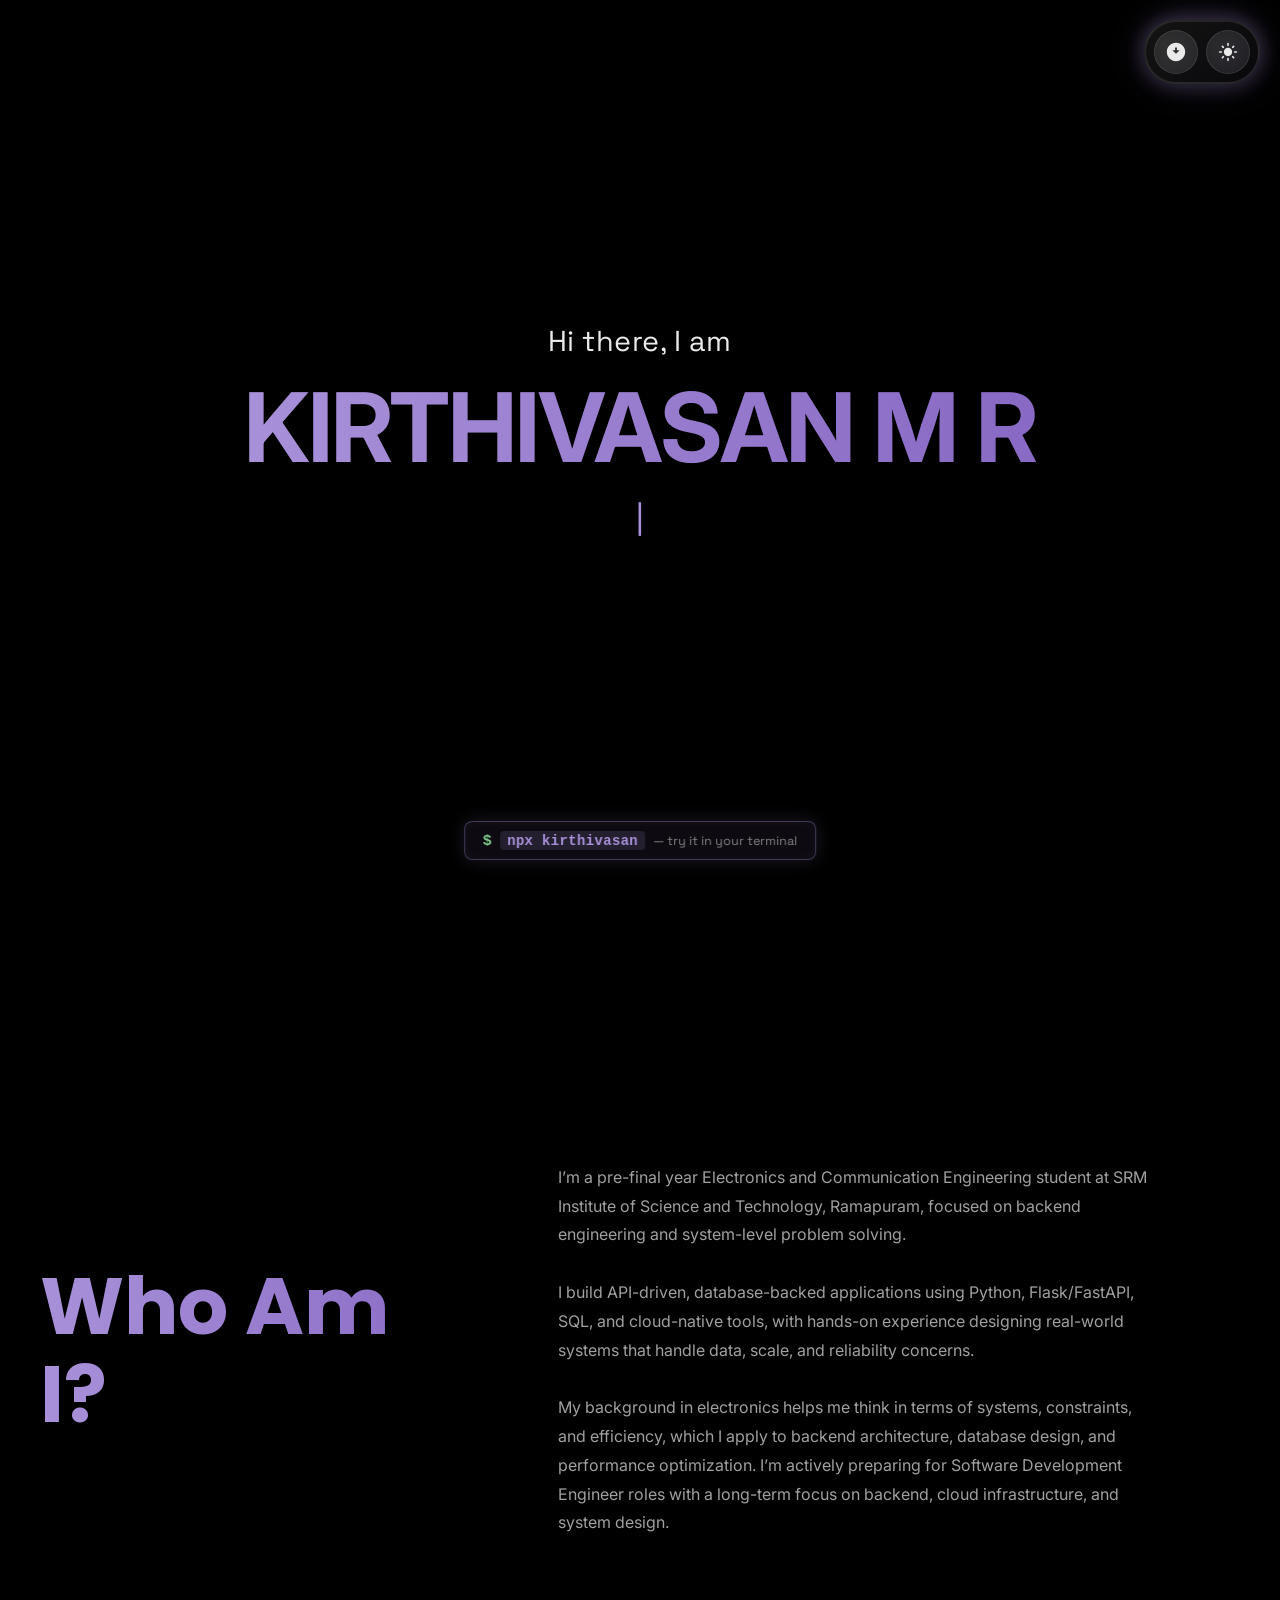
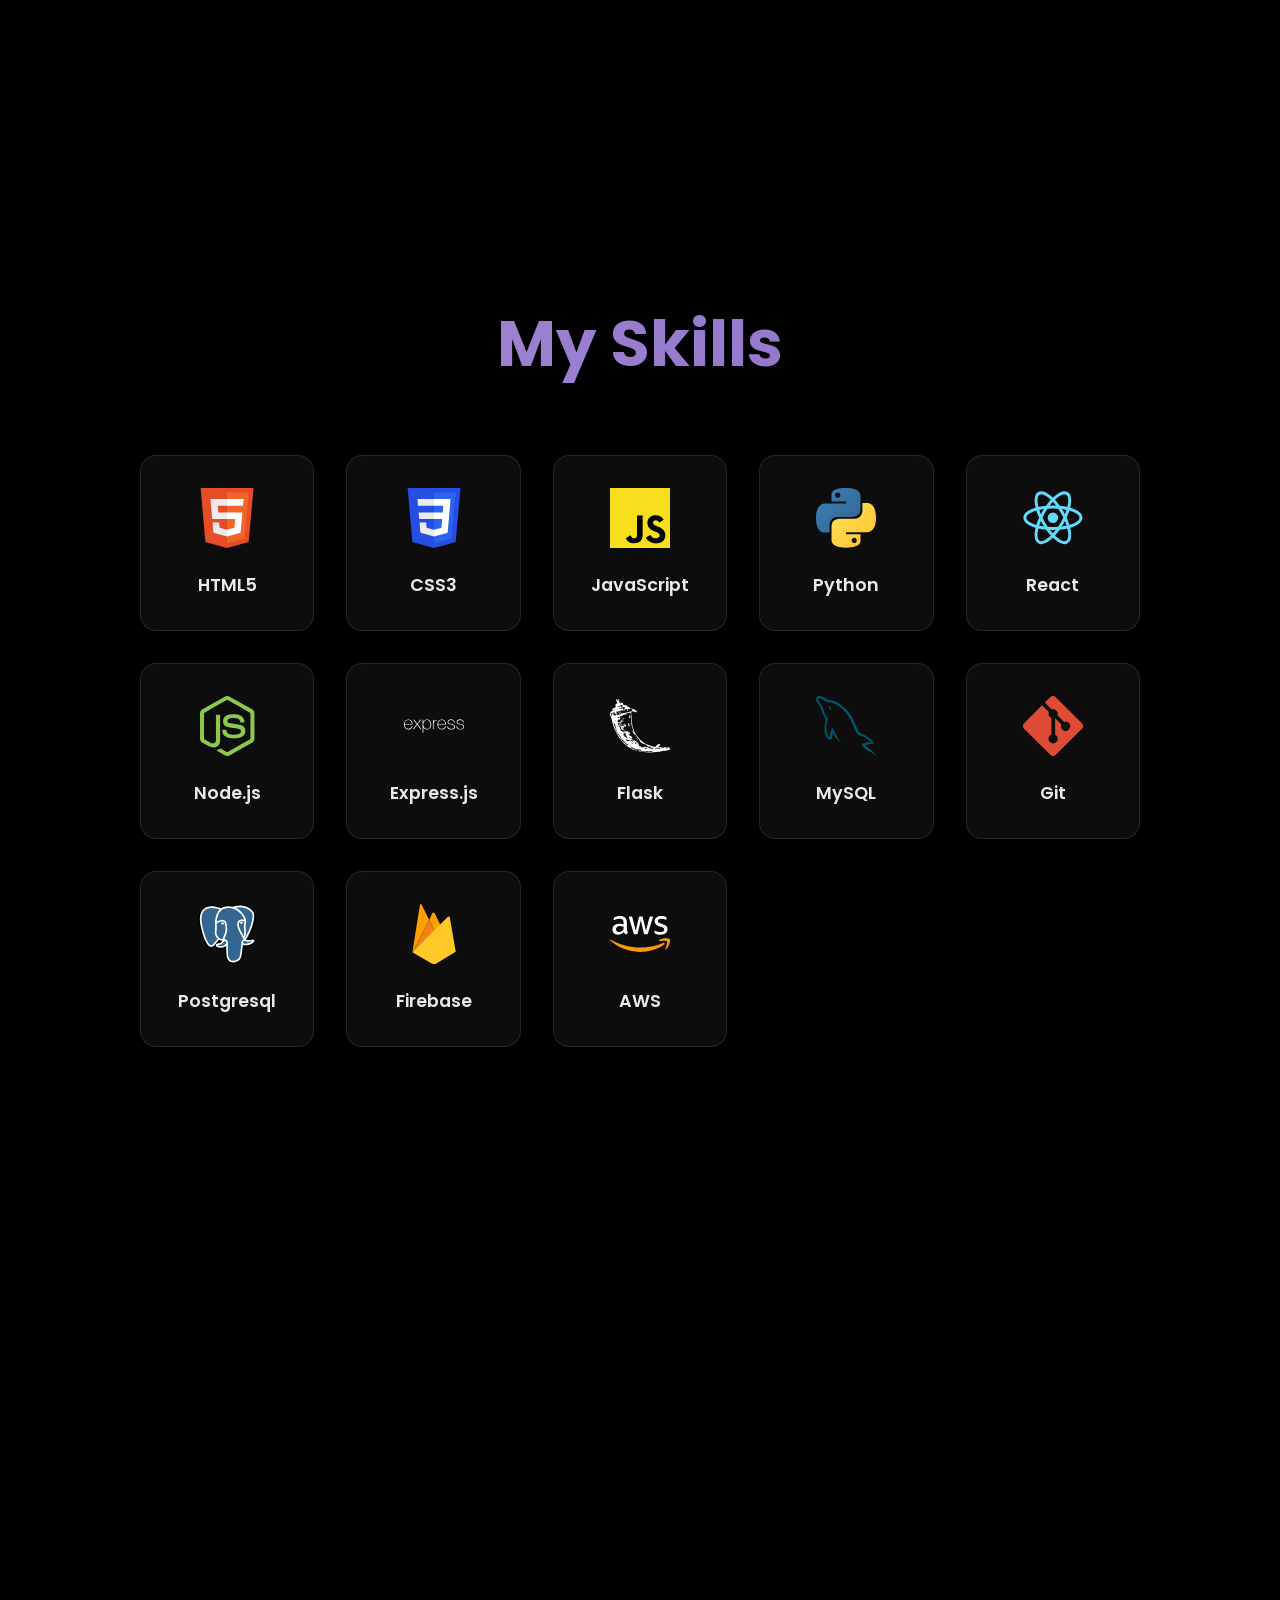
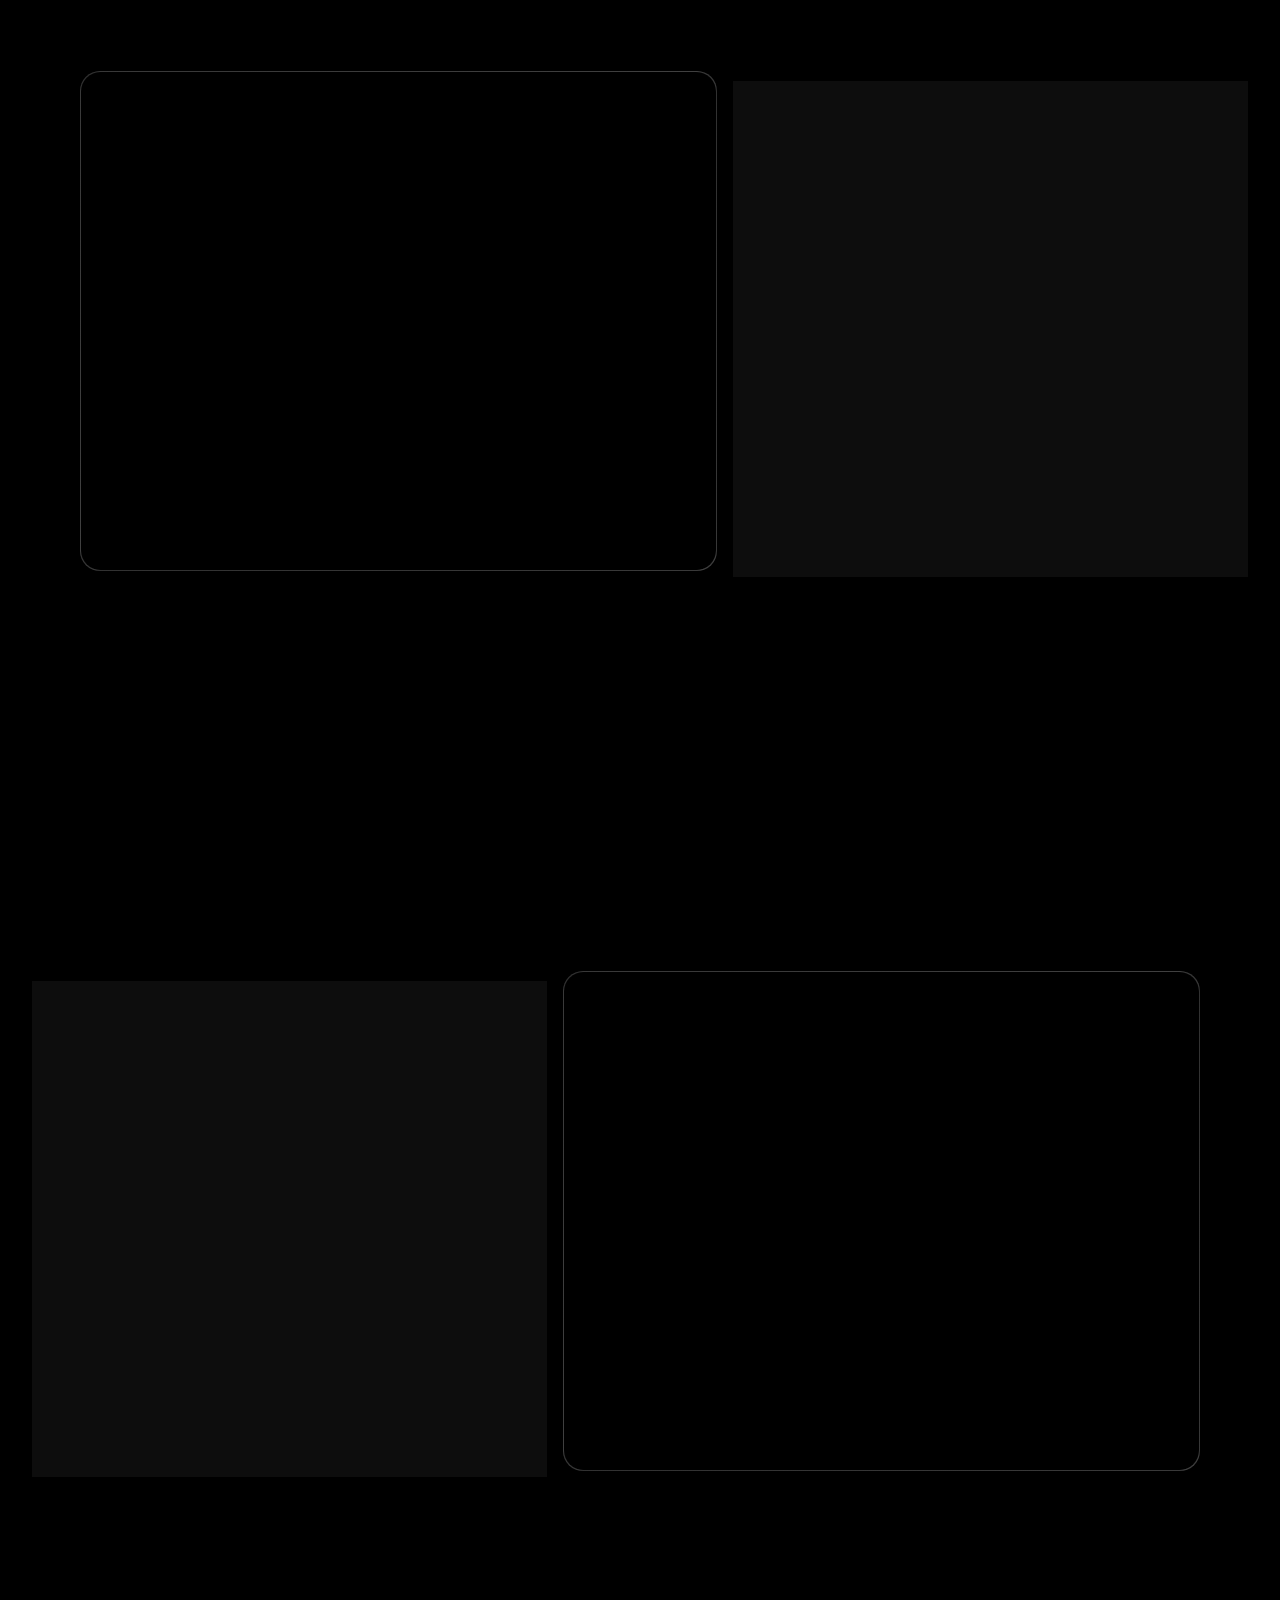
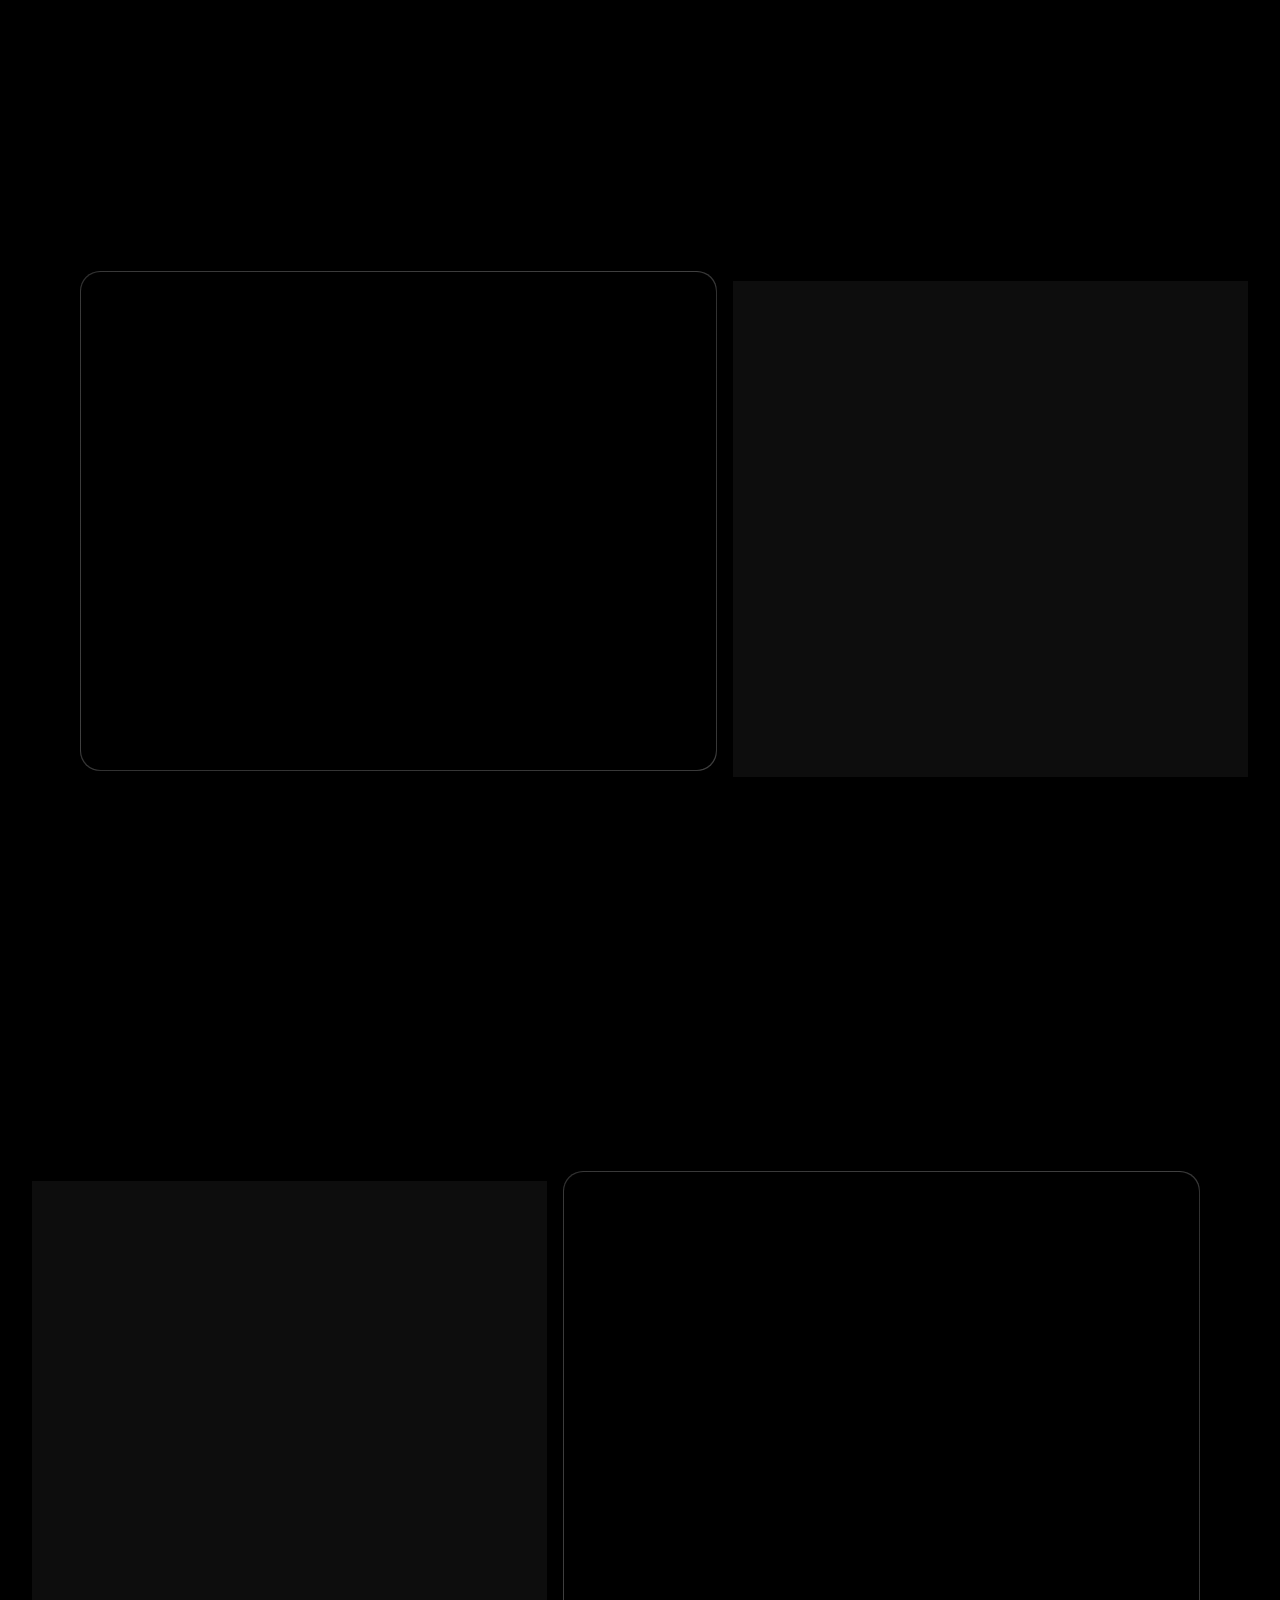
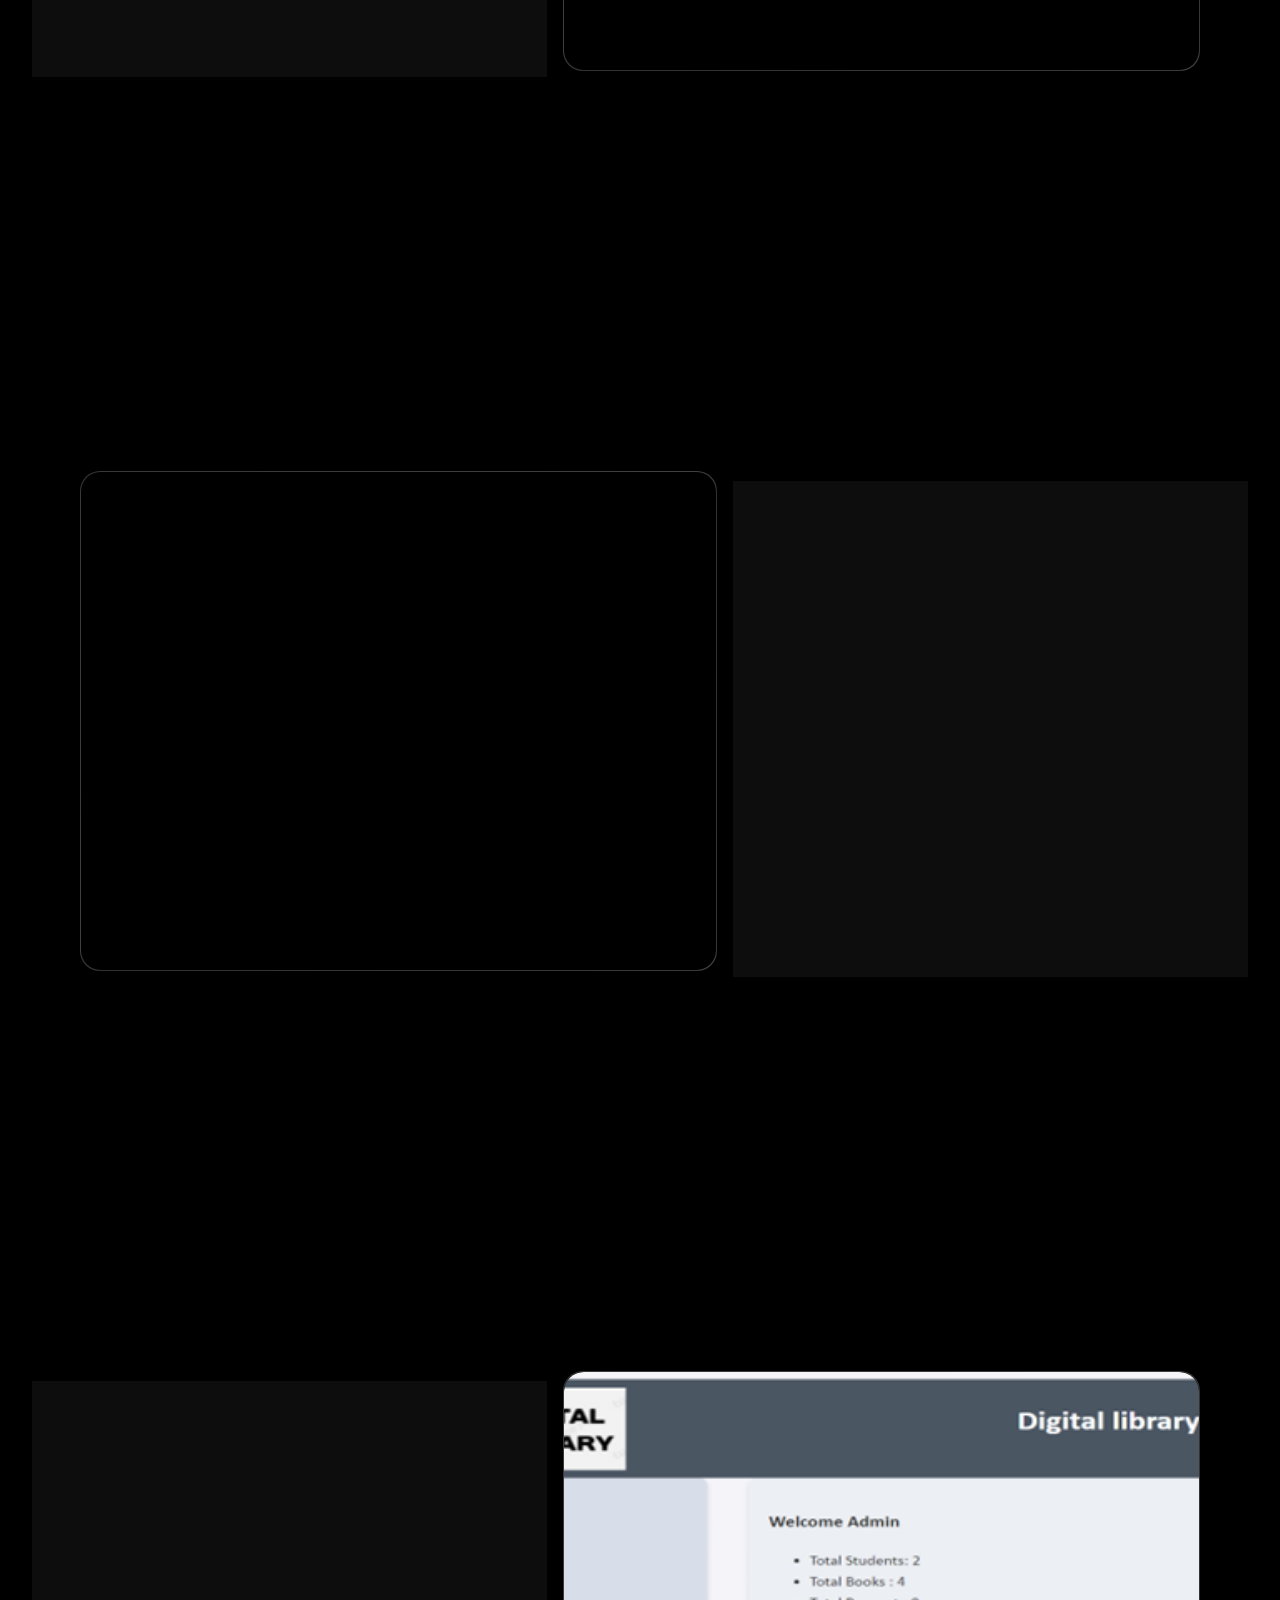
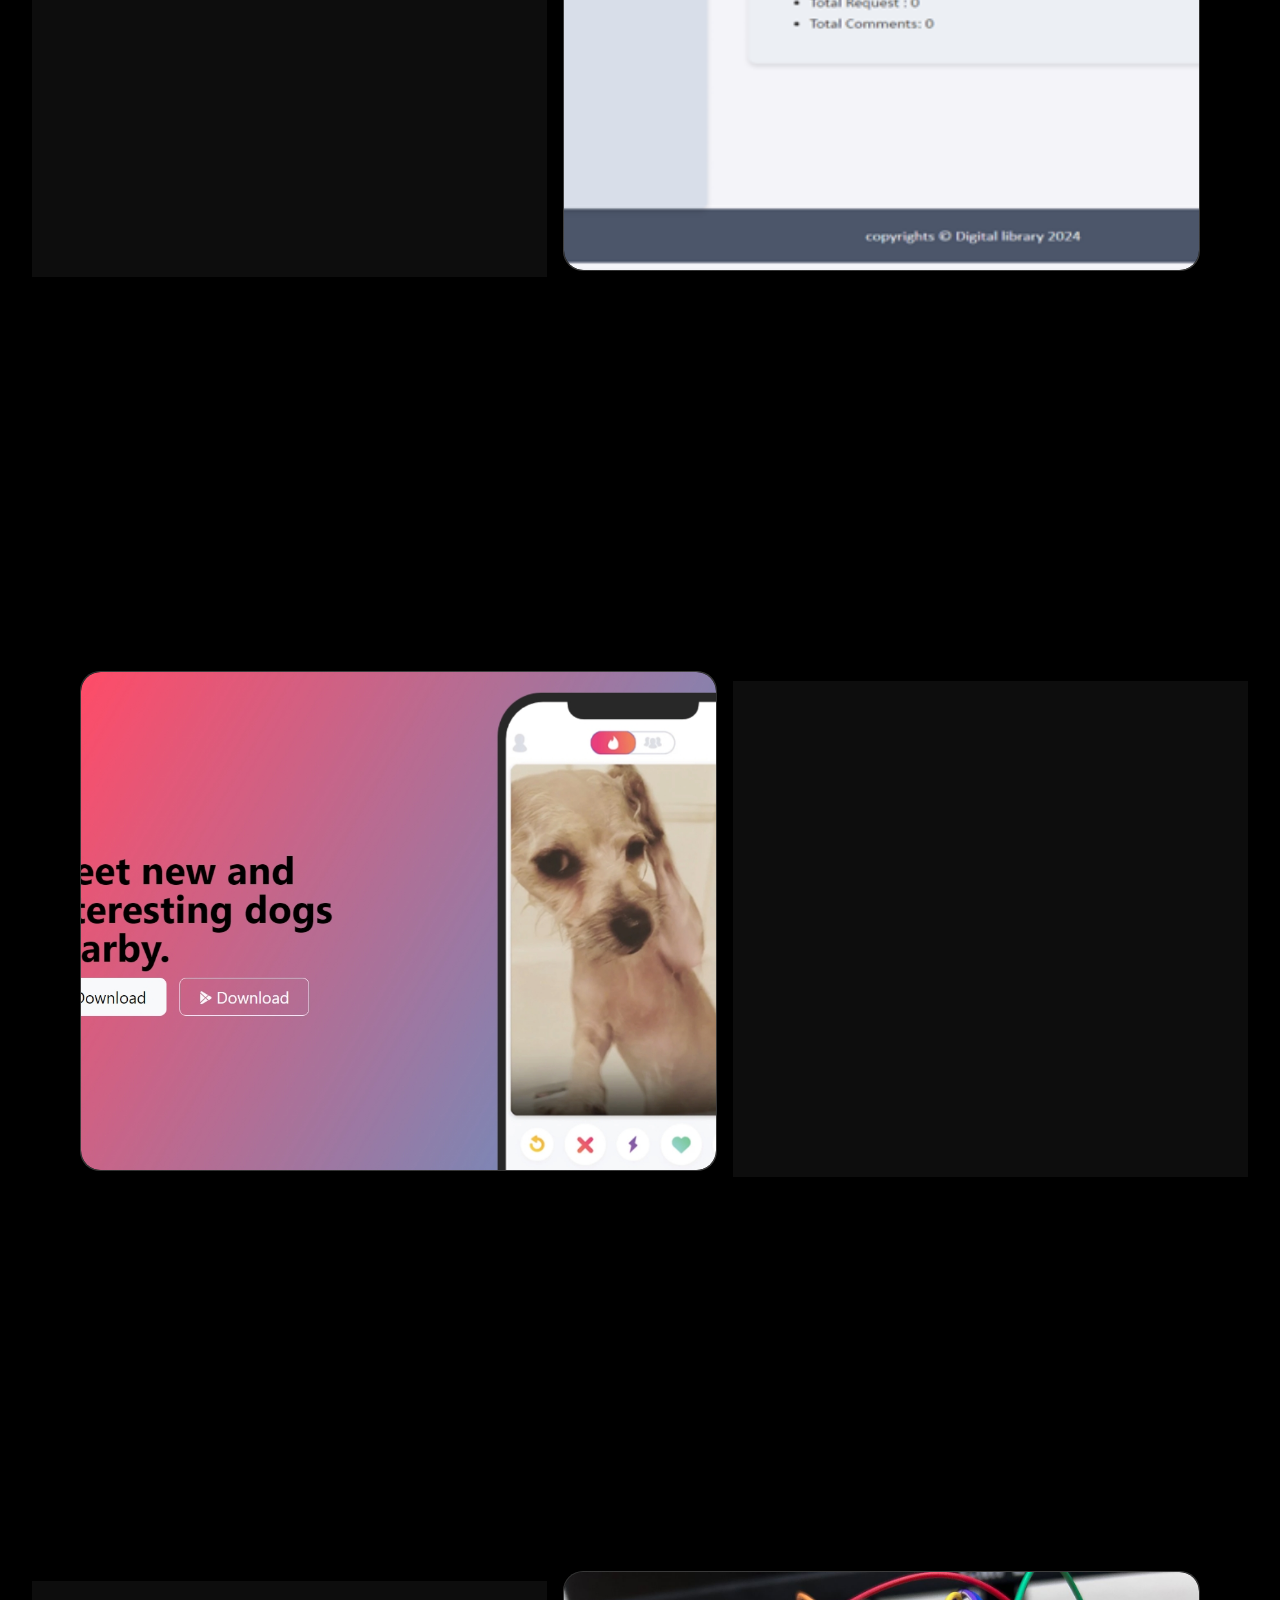
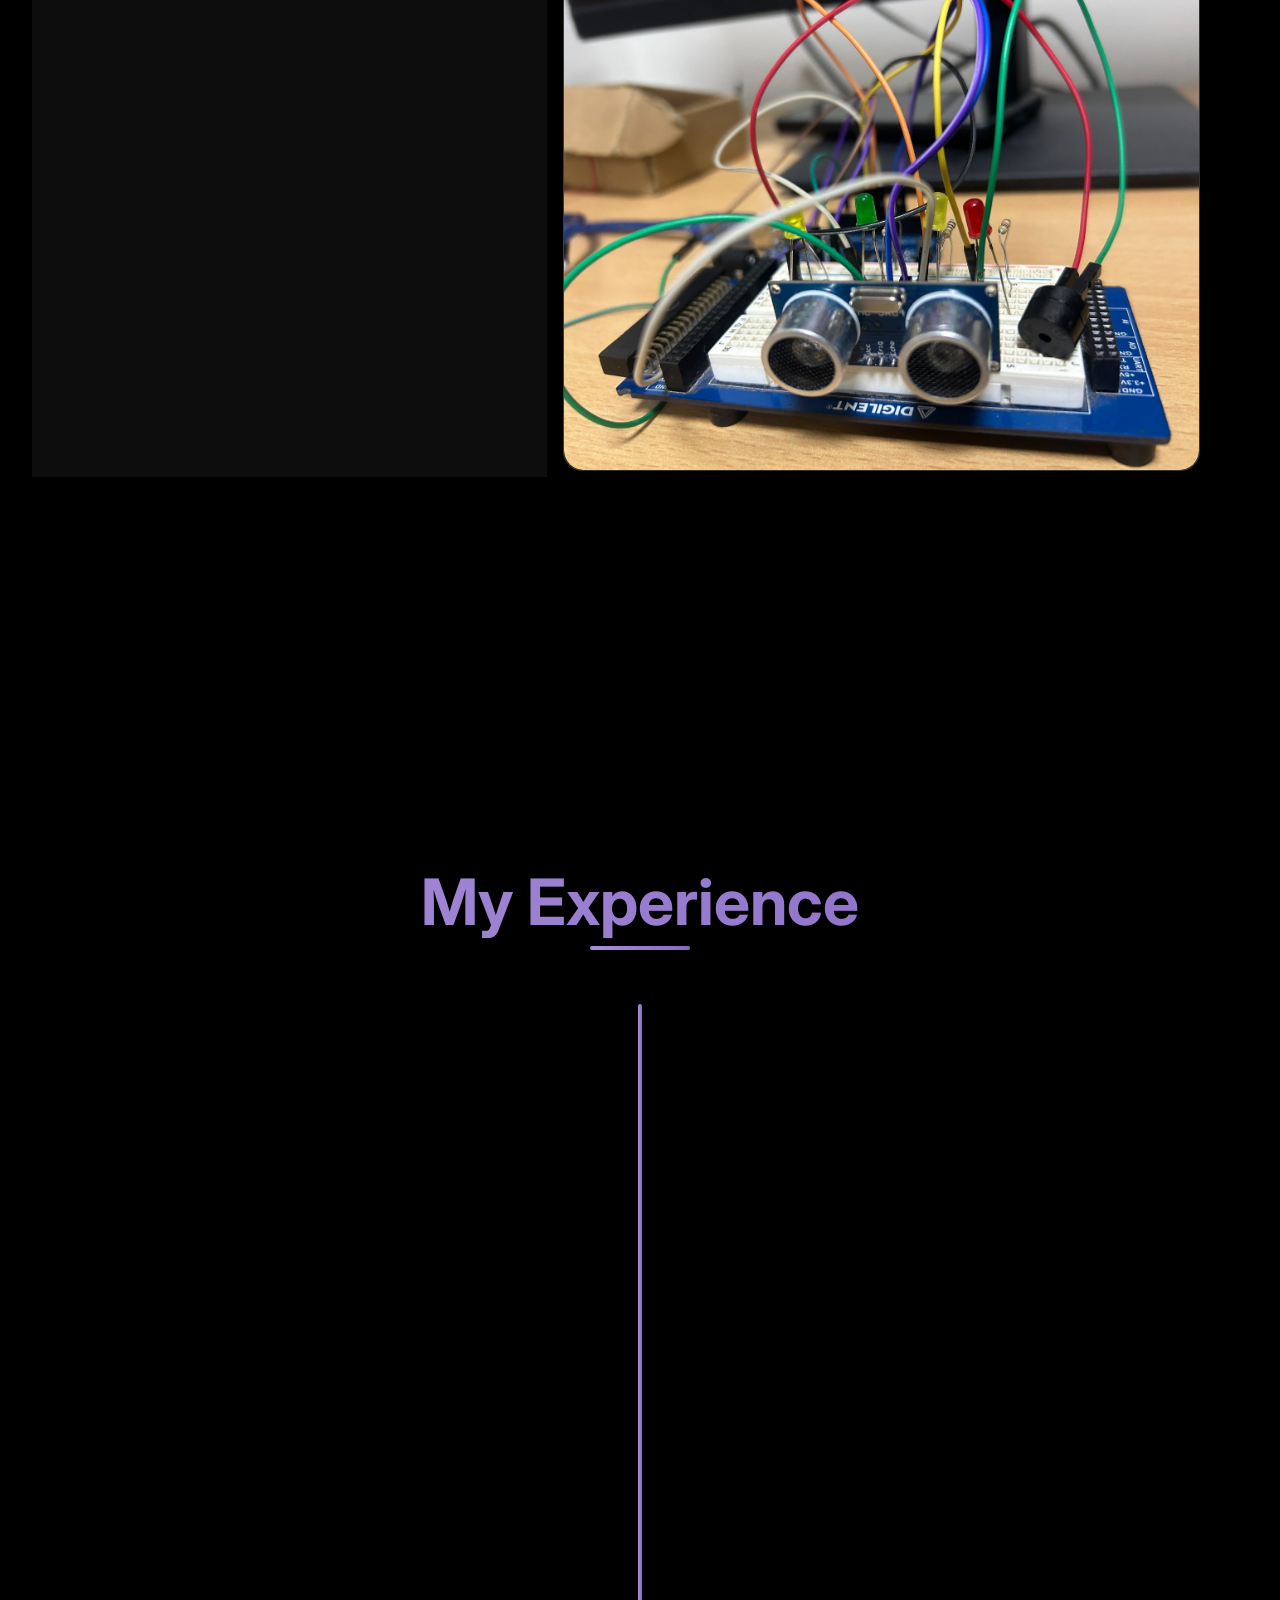
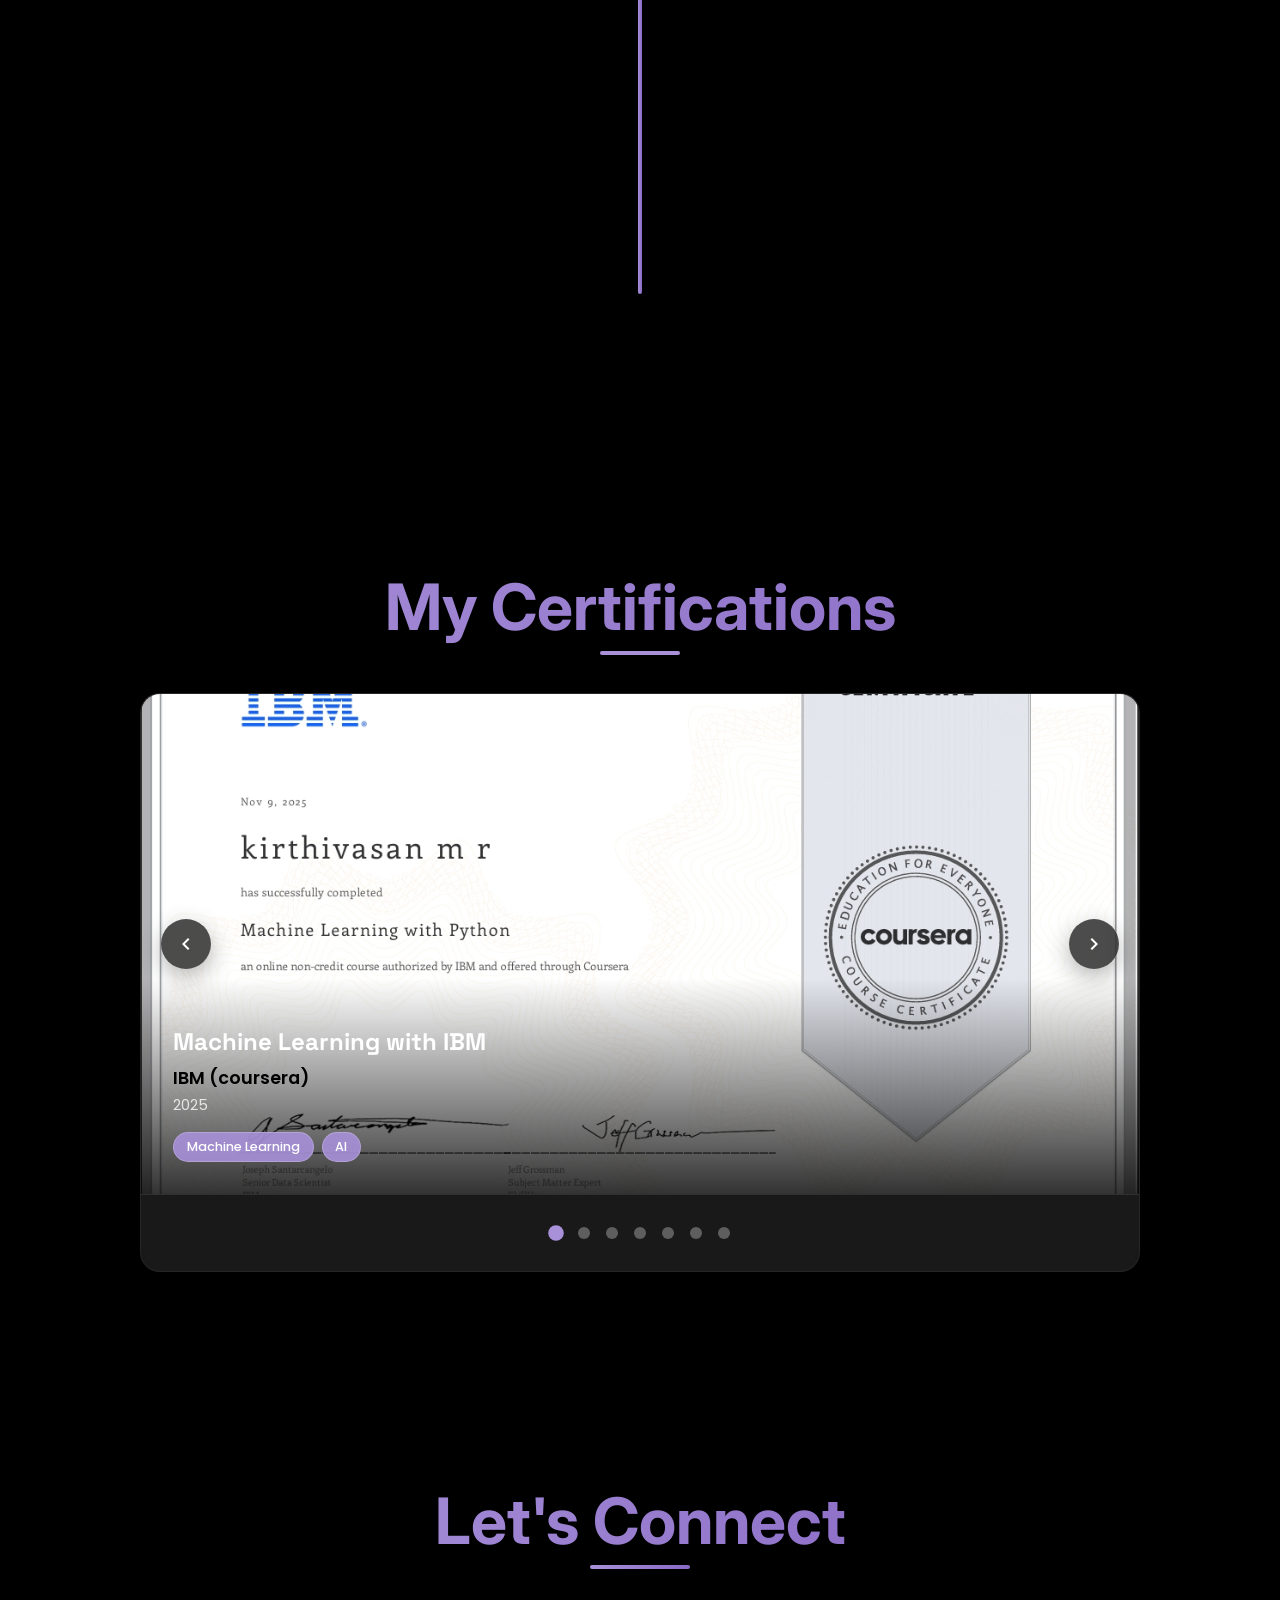
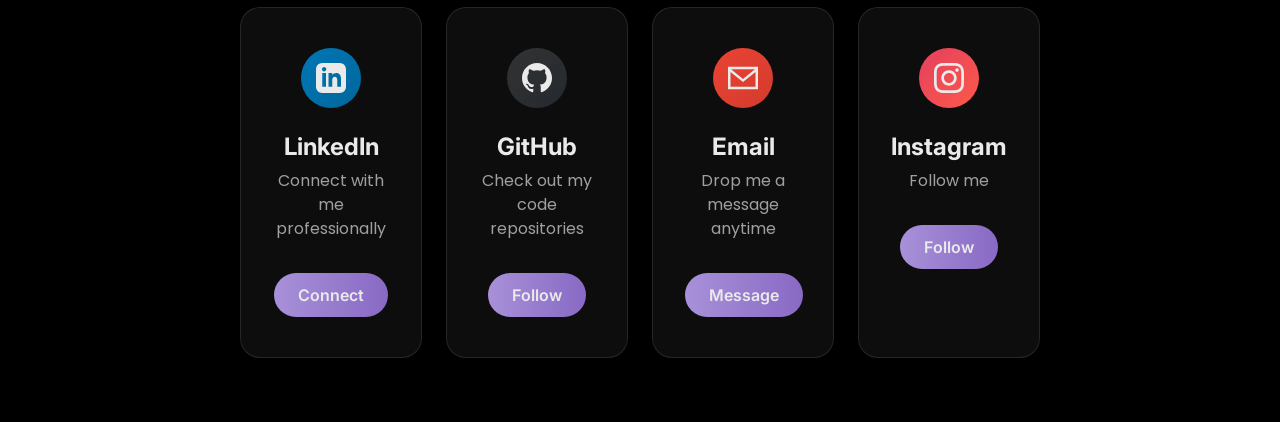
==== index.html @ c4e6b797 "npx command added" ====
<!DOCTYPE html>
<html lang="en">
<head>    <meta charset="UTF-8">
    <meta name="viewport" content="width=device-width, initial-scale=1.0, maximum-scale=5.0, user-scalable=yes, viewport-fit=cover">
    <meta name="description" content="Kirthivasan M R - Full Stack Developer Portfolio. Experienced in modern web technologies, creating seamless user experiences with cutting-edge solutions.">
    <meta name="keywords" content="Full Stack Developer, Web Developer, Portfolio, JavaScript, React, Node.js, Modern Web Development">
    <meta name="author" content="Kirthivasan M R">
    <title>Kirthivasan M R - Portfolio</title>
    <link rel="stylesheet" href="style.css">
    <link rel="preconnect" href="https://fonts.googleapis.com">
    <link rel="preconnect" href="https://fonts.gstatic.com" crossorigin>
    <link href="https://fonts.googleapis.com/css2?family=Inter:wght@300;400;500;600;700;800;900&family=Poppins:wght@300;400;500;600;700;800;900&family=Space+Grotesk:wght@300;400;500;600;700&family=Playfair+Display:wght@400;500;600;700;800;900&family=Cinzel:wght@400;500;600;700;800;900&family=Cormorant+Garamond:wght@300;400;500;600;700&display=swap" rel="stylesheet">
    <!-- Spline 3D Viewer -->
    
    <!-- Favicon -->
    <link rel="icon" type="image/ico" href="assets/favicon/favicon.ico">
    <link rel="icon" type="image/svg+xml" href="assets/favicon/favicon.svg">
    <link rel="icon" type="image/png" sizes="32x32" href="assets/favicon/favicon-32x32.png">
    <link rel="icon" type="image/png" sizes="96x96" href="assets/favicon/favicon-96x96.png">
    <link rel="apple-touch-icon" sizes="180x180" href="assets/favicon/apple-icon-180x180.png">
    <link rel="android-chrome" sizes="192x192" href="assets/favicon/android-icon-192x192.png">
    <link rel="manifest" href="assets/favicon/manifest.json">
    <meta name="theme-color" content="#0a0a0a">
    
    <!-- GSAP Animation Library -->
    <script src="https://cdnjs.cloudflare.com/ajax/libs/gsap/3.12.2/gsap.min.js"></script>
    <script src="https://cdnjs.cloudflare.com/ajax/libs/gsap/3.12.2/ScrollTrigger.min.js"></script>
</head>
<body>
    <div class="glowing-ball"></div>
    <div class="top-right-controls">
        <div class="controls-container">
            <a href="assets/Resume.pdf" target="_blank" class="control-btn download-btn" aria-label="View Resume">
                <svg xmlns="http://www.w3.org/2000/svg" viewBox="0 0 24 24" fill="currentColor">
                    <path d="M12 2C6.48 2 2 6.48 2 12s4.48 10 10 10 10-4.48 10-10S17.52 2 12 2zM11 10V7h2v3h3l-4 4-4-4h3z"/>
                    <path d="M17 17H7c-.55 0-1-.45-1-1s.45-1 1-1h10c.55 0 1 .45 1 1s-.45 1-1 1z"/>
                </svg>
                <div class="tooltip">View Resume</div>
            </a>
            <div class="theme-switcher">
                <input type="checkbox" id="theme-toggle" class="theme-toggle-checkbox" aria-label="Toggle theme">
                <label for="theme-toggle" class="theme-toggle-label">
                    <svg class="sun" xmlns="http://www.w3.org/2000/svg" viewBox="0 0 24 24" fill="currentColor">
                        <path d="M12 7c-2.76 0-5 2.24-5 5s2.24 5 5 5 5-2.24 5-5-2.24-5-5-5zM2 13h2c.55 0 1-.45 1-1s-.45-1-1-1H2c-.55 0-1 .45-1 1s.45 1 1 1zm18 0h2c.55 0 1-.45 1-1s-.45-1-1-1h-2c-.55 0-1 .45-1 1s.45 1 1 1zM11 2v2c0 .55.45 1 1 1s1-.45 1-1V2c0-.55-.45-1-1-1s-1 .45-1 1zm0 18v2c0 .55.45 1 1 1s1-.45 1-1v-2c0-.55-.45-1-1-1s-1 .45-1 1zM5.99 4.58a.996.996 0 0 0-1.41 0 .996.996 0 0 0 0 1.41l1.06 1.06c.39.39 1.03.39 1.41 0s.39-1.03 0-1.41L5.99 4.58zm12.37 12.37a.996.996 0 0 0-1.41 0 .996.996 0 0 0 0 1.41l1.06 1.06c.39.39 1.03.39 1.41 0a.996.996 0 0 0 0-1.41l-1.06-1.06zm1.06-10.96a.996.996 0 0 0 0-1.41.996.996 0 0 0-1.41 0l-1.06 1.06c-.39.39-.39 1.03 0 1.41s1.03.39 1.41 0l1.06-1.06zM7.05 18.36a.996.996 0 0 0 0-1.41.996.996 0 0 0-1.41 0l-1.06 1.06c-.39.39-.39 1.03 0 1.41s1.03.39 1.41 0l1.06-1.06z"/>
                    </svg>
                    <svg class="moon" xmlns="http://www.w3.org/2000/svg" viewBox="0 0 24 24" fill="currentColor">
                        <path d="M12.34 2.02C6.59 1.82 2 6.42 2 12c0 5.52 4.48 10 10 10 3.71 0 6.93-2.02 8.66-5.02-7.51-.25-12.09-8.43-8.32-14.96z"/>
                    </svg>
                    <div class="tooltip">Toggle Dark Mode</div>
                </label>
            </div>
        </div>
    </div>
    <div class="container">
        <!-- Hero Section -->
        <section class="hero">
            <div class="hero-content">
                <p class="greeting">Hi there, I am</p>              
                <h1 class="name">KIRTHIVASAN M R</h1>
                <p class="tagline"><span id="tagline-text"></span></p>
            </div>
            <div class="npx-hint">
                <span class="npx-hint-prompt">$</span>
                <span class="npx-hint-cmd">npx kirthivasan</span>
                <span class="npx-hint-label">— try it in your terminal</span>
            </div>
        </section>        

    <!-- About Section -->
    <section class="about" id="about">
        <div class="about-content">
            <h2 class="about-title">Who Am I?</h2>
            <div class="about-text">
                <div class="about-text-content">
                    <p class="about-detail">I’m a pre-final year Electronics and Communication Engineering student at SRM Institute of Science and Technology, Ramapuram, focused on backend engineering and system-level problem solving. <br> <br>

                    I build API-driven, database-backed applications using Python, Flask/FastAPI, SQL, and cloud-native tools, with hands-on experience designing real-world systems that handle data, scale, and reliability concerns.
                    <br><br>
                    My background in electronics helps me think in terms of systems, constraints, and efficiency, which I apply to backend architecture, database design, and performance optimization. I’m actively preparing for Software Development Engineer roles with a long-term focus on backend, cloud infrastructure, and system design.
                    </p>
                </div>
            </div>
        </div>
    </section>

        <!-- Skills Section -->
        <section class="skills" id="skills">
            <div class="skills-content">
                <h2 class="skills-title">My Skills</h2>
                <div class="skills-grid">
                    <div class="skill-card">
                        <div class="skill-icon">
                            <svg xmlns="http://www.w3.org/2000/svg" fill="none" viewBox="0 0 100 100"><path fill="#E44D26" d="M14.021 90.034 6 0h88.187l-8.022 89.985L50.02 100"/><path fill="#F16529" d="M50.093 92.344V7.39h36.048l-6.88 76.811"/><path fill="#EBEBEB" d="M22.383 18.4h27.71v11.036H34.488L35.51 40.74h14.584v11.01H25.397zm3.5 38.893h11.084l.778 8.823 12.348 3.306v11.521l-22.654-6.32"/><path fill="#fff" d="M77.706 18.4H50.044v11.036h26.64zm-2.018 22.34H50.044v11.035h13.612l-1.288 14.341-12.324 3.306v11.473l22.606-6.271"/></svg>
                        </div>
                        <h3 class="skill-name">HTML5</h3>
                    </div>
                    <div class="skill-card">
                        <div class="skill-icon">
                            <svg xmlns="http://www.w3.org/2000/svg" fill="none" viewBox="0 0 100 100"><path fill="#264DE4" d="m94.175 0-8.033 89.99L50.034 100l-36.01-9.996L6 0z"/><path fill="#2965F1" d="m79.265 84.26 6.864-76.9H50.087v84.988z"/><path fill="#EBEBEB" d="m24.396 40.74.99 11.039h24.702V40.74zm25.692-22.342h-27.68l1.003 11.038h26.676zm-.001 62.495V69.408l-.048.013-12.294-3.32-.786-8.803H25.878l1.547 17.332 22.612 6.277z"/><path fill="#fff" d="m63.642 51.779-1.281 14.316-12.312 3.323v11.484l22.63-6.272.166-1.865 2.594-29.06.27-2.965L77.7 18.398H50.05v11.038h15.555L64.599 40.74H50.05v11.04z"/></svg>
                        </div>
                        <h3 class="skill-name">CSS3</h3>
                    </div>
                    <div class="skill-card">
                        <div class="skill-icon">
                            <svg xmlns="http://www.w3.org/2000/svg" fill="none" viewBox="0 0 100 100"><path fill="#F7DF1E" d="M100 0H0v100h100z"/><path fill="#000" d="M67.175 78.125c2.014 3.29 4.634 5.707 9.27 5.707 3.893 0 6.38-1.946 6.38-4.635 0-3.222-2.555-4.364-6.84-6.238l-2.35-1.008c-6.781-2.89-11.286-6.508-11.286-14.159 0-7.047 5.37-12.413 13.762-12.413 5.975 0 10.27 2.08 13.365 7.524l-7.317 4.699c-1.612-2.89-3.35-4.027-6.048-4.027-2.752 0-4.497 1.746-4.497 4.027 0 2.819 1.746 3.96 5.778 5.706l2.35 1.006c7.983 3.424 12.491 6.915 12.491 14.762 0 8.46-6.646 13.096-15.571 13.096-8.727 0-14.365-4.16-17.124-9.61zm-33.196.815c1.477 2.619 2.82 4.833 6.048 4.833 3.087 0 5.035-1.208 5.035-5.905V45.916h9.397v32.08c0 9.73-5.705 14.158-14.032 14.158-7.524 0-11.881-3.894-14.097-8.583z"/></svg>
                        </div>
                        <h3 class="skill-name">JavaScript</h3>
                    </div>
                    <div class="skill-card">
                        <div class="skill-icon">
                            <svg xmlns="http://www.w3.org/2000/svg" fill="none" viewBox="0 0 100 100"><path fill="url(#a)" d="M49.64 0C24.254 0 25.839 11.009 25.839 11.009l.028 11.406h24.225v3.424H16.245S0 23.997 0 49.61c0 25.615 14.179 24.707 14.179 24.707h8.462V62.432s-.457-14.18 13.952-14.18H60.62s13.5.219 13.5-13.046V13.273S76.17 0 49.64 0M36.282 7.67a4.354 4.354 0 0 1 4.358 4.358 4.356 4.356 0 0 1-6.027 4.028 4.35 4.35 0 0 1-2.69-4.028 4.355 4.355 0 0 1 4.359-4.358"/><path fill="url(#b)" d="M50.36 99.48c25.387 0 23.802-11.009 23.802-11.009l-.028-11.405H49.908V73.64h33.847S100 75.485 100 49.869c0-25.615-14.179-24.706-14.179-24.706H77.36v11.886s.457 14.179-13.952 14.179H39.38s-13.5-.218-13.5 13.047v21.933S23.83 99.48 50.36 99.48m13.359-7.67a4.355 4.355 0 0 1-4.028-6.026 4.35 4.35 0 0 1 4.028-2.69 4.355 4.355 0 0 1 4.027 6.027 4.355 4.355 0 0 1-4.027 2.69"/><defs><linearGradient id="a" x1="9.61" x2="59.167" y1="8.948" y2="58.01" gradientUnits="userSpaceOnUse"><stop stop-color="#387EB8"/><stop offset="1" stop-color="#366994"/></linearGradient><linearGradient id="b" x1="40.028" x2="93.247" y1="40.453" y2="90.762" gradientUnits="userSpaceOnUse"><stop stop-color="#FFE052"/><stop offset="1" stop-color="#FFC331"/></linearGradient></defs></svg>
                        </div>
                        <h3 class="skill-name">Python</h3>
                    </div>
                    <div class="skill-card">
                        <div class="skill-icon">
                            <svg xmlns="http://www.w3.org/2000/svg" fill="none" viewBox="0 0 101 100"><path fill="#61DAFB" d="M50.307 58.816a8.816 8.816 0 1 0 0-17.632 8.816 8.816 0 0 0 0 17.632"/><path stroke="#61DAFB" stroke-width="5" d="M50.307 68.063c26.126 0 47.306-8.087 47.306-18.063s-21.18-18.062-47.306-18.062C24.18 31.938 3 40.024 3 50s21.18 18.063 47.307 18.063Z"/><path stroke="#61DAFB" stroke-width="5" d="M34.664 59.031C47.727 81.658 65.321 95.957 73.96 90.97c8.64-4.988 5.053-27.374-8.01-50C52.885 18.342 35.291 4.043 26.652 9.03s-5.052 27.374 8.011 50Z"/><path stroke="#61DAFB" stroke-width="5" d="M34.664 40.969c-13.063 22.626-16.65 45.012-8.01 50 8.638 4.988 26.232-9.311 39.295-31.938s16.65-45.012 8.01-50c-8.638-4.988-26.232 9.311-39.295 31.938Z"/></svg>
                        </div>
                        <h3 class="skill-name">React</h3>
                    </div>
                    <div class="skill-card">
                        <div class="skill-icon">
                            <svg xmlns="http://www.w3.org/2000/svg" fill="none" viewBox="0 0 100 100"><path fill="#8CC84B" d="M46.279 1.067c2.479-1.42 5.709-1.426 8.186 0 12.464 7.042 24.931 14.074 37.393 21.12 2.343 1.321 3.911 3.93 3.887 6.63v42.371c.018 2.813-1.705 5.483-4.178 6.774-12.422 7.004-24.838 14.016-37.259 21.02-2.53 1.447-5.825 1.335-8.277-.23-3.724-2.16-7.455-4.308-11.18-6.465-.76-.453-1.619-.815-2.156-1.552.475-.64 1.324-.72 2.015-1 1.554-.495 2.982-1.288 4.41-2.058.361-.247.802-.152 1.148.069 3.185 1.826 6.342 3.705 9.537 5.513.682.394 1.372-.129 1.955-.453 12.19-6.89 24.396-13.754 36.584-20.646a1.21 1.21 0 0 0 .664-1.191c.009-13.977.002-27.957.005-41.934a1.31 1.31 0 0 0-.781-1.308C75.852 20.756 63.479 13.773 51.102 6.8a1.29 1.29 0 0 0-1.458-.002c-12.378 6.975-24.749 13.964-37.126 20.935-.506.23-.845.738-.785 1.302q.002 20.966 0 41.936a1.19 1.19 0 0 0 .673 1.176c3.303 1.873 6.61 3.733 9.916 5.6 1.861 1.002 4.148 1.597 6.199.83 1.81-.65 3.08-2.497 3.045-4.42.017-13.895-.009-27.793.013-41.686-.046-.617.54-1.127 1.14-1.069 1.586-.01 3.175-.021 4.762.005.663-.015 1.119.649 1.037 1.27-.007 13.984.017 27.968-.01 41.952.003 3.726-1.528 7.781-4.975 9.605-4.247 2.2-9.496 1.733-13.691-.376-3.632-1.813-7.098-3.952-10.666-5.894C6.697 76.68 4.983 73.999 5 71.189V28.817c-.026-2.756 1.604-5.412 4.021-6.713Q27.651 11.588 46.28 1.067"/><path fill="#8CC84B" d="M57.114 30.417c5.417-.348 11.216-.206 16.091 2.462 3.774 2.046 5.867 6.338 5.933 10.53-.105.566-.696.878-1.236.84-1.572-.003-3.144.02-4.716-.011-.667.025-1.054-.59-1.138-1.179-.451-2.006-1.545-3.993-3.434-4.96-2.898-1.452-6.26-1.38-9.42-1.349-2.308.123-4.79.322-6.744 1.68-1.5 1.027-1.957 3.102-1.421 4.773.505 1.2 1.89 1.587 3.023 1.944 6.529 1.708 13.447 1.538 19.85 3.785 2.651.916 5.245 2.697 6.152 5.472 1.187 3.72.667 8.168-1.98 11.154-2.146 2.458-5.273 3.796-8.39 4.522-4.149.925-8.454.949-12.666.538-3.962-.451-8.084-1.492-11.142-4.191-2.614-2.27-3.892-5.808-3.765-9.223.03-.576.605-.978 1.157-.93 1.583-.014 3.165-.018 4.748.001.632-.045 1.101.501 1.133 1.097.292 1.912 1.01 3.918 2.678 5.051 3.216 2.075 7.253 1.933 10.936 1.991 3.052-.135 6.477-.176 8.967-2.193 1.314-1.15 1.703-3.075 1.348-4.73-.384-1.398-1.847-2.05-3.103-2.476-6.444-2.038-13.44-1.299-19.822-3.604-2.59-.916-5.096-2.647-6.092-5.309-1.389-3.767-.752-8.427 2.172-11.313 2.852-2.87 6.968-3.976 10.881-4.372"/></svg>
                        </div>
                        <h3 class="skill-name">Node.js</h3>
                    </div>
                    <div class="skill-card">
                        <div class="skill-icon">
                            <svg xmlns="http://www.w3.org/2000/svg" fill="none" viewBox="0 0 100 100"><path fill="#fff" d="M31.015 61.316v-21.88h1.187v3.442q.21-.23.387-.486a5.88 5.88 0 0 1 5.364-3.328c2.706-.08 4.905.92 6.197 3.328a10.7 10.7 0 0 1 .258 9.808c-1.204 2.699-4.177 4.04-7.36 3.547a5.95 5.95 0 0 1-4.751-3.134v8.7zm1.187-14.14.266 2.57c.469 2.923 2.198 4.651 4.912 4.976a5.58 5.58 0 0 0 6.132-3.547 9.52 9.52 0 0 0-.209-7.82 5.47 5.47 0 0 0-5.76-3.184 5.33 5.33 0 0 0-4.759 3.934 27 27 0 0 0-.582 3.07zm37.499 2.974a6.4 6.4 0 0 1-6.254 5.655c-4.977.25-7.312-3.054-7.683-6.867a11 11 0 0 1 .97-6.06 6.76 6.76 0 0 1 7.036-3.773 6.47 6.47 0 0 1 5.736 4.92 33 33 0 0 1 .557 3.636h-13.07c-.242 3.458 1.616 6.238 4.25 6.908 3.28.807 6.083-.614 7.101-3.733.226-.8.638-.913 1.365-.686zm-12.717-3.596h11.69c-.073-3.683-2.366-6.36-5.478-6.39-3.512-.058-6.06 2.512-6.212 6.39m15.133 3.676h1.146a4.6 4.6 0 0 0 2.698 3.96 7.05 7.05 0 0 0 6.124-.162 2.75 2.75 0 0 0 1.616-2.707 2.496 2.496 0 0 0-1.68-2.496c-1.26-.47-2.602-.728-3.886-1.14a28.5 28.5 0 0 1-3.91-1.43c-2.07-1.01-2.198-4.944.145-6.19a8.25 8.25 0 0 1 7.885-.121 4.15 4.15 0 0 1 2.101 4.234h-.982c0-.047-.09-.089-.09-.137-.121-3.133-2.755-4.113-5.582-3.838a7.1 7.1 0 0 0-2.424.735 2.42 2.42 0 0 0-1.405 2.424 2.42 2.42 0 0 0 1.616 2.278c1.234.453 2.544.744 3.821 1.099l3.086.807a3.645 3.645 0 0 1 2.504 3.288 3.89 3.89 0 0 1-2.092 4.04c-2.698 1.527-7.142 1.123-9.122-.807a5.4 5.4 0 0 1-1.566-3.837zm27.323-6.05h-1.075c0-.146-.057-.286-.073-.397a3.51 3.51 0 0 0-2.86-3.377 7.05 7.05 0 0 0-4.532.219 2.75 2.75 0 0 0-1.996 2.626 2.535 2.535 0 0 0 1.939 2.553l4.912 1.26q.796.192 1.566.477a4.05 4.05 0 0 1 2.677 3.686 4.03 4.03 0 0 1-2.468 3.836 9 9 0 0 1-7.271.073 5.04 5.04 0 0 1-3.038-4.896h1.05a5.89 5.89 0 0 0 8.968 3.75 2.89 2.89 0 0 0 1.55-2.699 2.5 2.5 0 0 0-1.704-2.48c-1.261-.47-2.602-.72-3.886-1.14a29 29 0 0 1-3.934-1.414c-2.02-.994-2.182-4.896.121-6.14a8.14 8.14 0 0 1 8.015-.09 4.23 4.23 0 0 1 2.028 4.145zM29.063 55.41a1.85 1.85 0 0 1-2.295-.872L22.59 48.76l-.605-.807-4.848 6.592a1.776 1.776 0 0 1-2.181.857l6.245-8.378-5.81-7.57a1.93 1.93 0 0 1 2.302.806l4.329 5.848 4.355-5.825a1.737 1.737 0 0 1 2.165-.808l-2.255 2.991-3.054 3.976a.807.807 0 0 0 0 1.203l5.817 7.764zm26.516-16.037v1.14a5.86 5.86 0 0 0-6.238 6.051v8.887h-1.155V39.445h1.14v3.28c1.397-2.393 3.554-3.28 6.26-3.345zM.002 46.92l.509-2.513c1.397-4.969 7.094-7.037 11.013-3.959 2.294 1.802 2.867 4.355 2.755 7.231H1.35c-.209 5.139 3.498 8.241 8.24 6.658a4.94 4.94 0 0 0 3.127-3.483c.25-.807.665-.945 1.422-.712a6.56 6.56 0 0 1-3.135 4.792 7.595 7.595 0 0 1-8.847-1.131 7.96 7.96 0 0 1-1.987-4.67c0-.286-.095-.552-.162-.808Q0 47.607 0 46.92zm1.365-.347h11.69c-.072-3.725-2.423-6.367-5.558-6.392-3.49-.047-5.987 2.537-6.14 6.375z"/></svg>
                        </div>
                        <h3 class="skill-name">Express.js</h3>
                    </div>
                    <div class="skill-card">
                        <div class="skill-icon">
                           <svg xmlns="http://www.w3.org/2000/svg" fill="none" viewBox="0 0 100 100"><path fill="#fff" d="M29.883 84.434c-3.81-2.996-7.873-5.87-10.65-9.914C13.39 67.386 8.891 59.127 5.815 50.447 3.956 44.804 3.32 38.753.923 33.327c-2.507-3.941.43-8.249 4.747-9.501 1.921-.37 5.3-2.182 1.222-.887-3.657 2.684-4.011-2.435-.262-2.759 2.56-.34 3.502-2.435 2.626-4.321-2.746-1.792 6.662-3.76 1.928-6.433-4.932-5.32 6.898-6.345 3.98-.303-.7 4.647 8.266-.851 6.186 4.515 2.113 2.576 7.916.586 7.772 4.2 3.08.212 4.137 2.804 7.028 3.003 2.997 1.353 8.428 2.42 9.448 5.796-2.973 2.353-9.856-4.862-10.187 1.653.898 9.624.669 19.537 4.19 28.7 1.665 5.55 5.702 9.918 9.348 14.24 3.49 4.233 8.215 7.213 13.031 9.721 4.225 1.994 8.78 3.315 13.385 4.144 1.867-1.428 5.164-6.74 8.078-4.5.138 2.517-5.782 5.26-.279 4.982 3.232-.975 5.474 2.5 8.135-.635 2.452 2.905 10.192-1.855 8.447 4.082-2.359 1.522-5.8.602-8.162 2.696-3.896-1.946-6.998 1.741-11.312 1.275-4.79.858-9.662 1.204-14.519 1.212-7.967-.63-16.102-.895-23.682-3.67-4.268-1.24-8.436-3.671-12.188-6.103m6.728 2.915c4.17 1.803 8.246 3.704 12.815 4.276 7.25 1.009 14.735 2.56 22.01 1.145-3.293-1.487-6.697.58-9.977-1.063-3.934.846-8.155-.215-12.155-.739-4.548-2.026-9.456-3.419-13.715-6.048-5.322-1.944 2.752 2.493 4.19 2.852 3.326 1.888-3.659-.968-4.644-1.753-2.786-1.563-3.141-1.237-.276.35.578.338 1.147.693 1.752.98m-7.933-5.606c4.04 1.496-.018-2.84-1.868-2.59-.82-1.422-3.134-2.321-1.502-3.085-2.936 1.019-3.076-3.876-4.455-3.176-3.106-.981-1.209-4.455-4.908-6.588-.338-2.248-3.676-4.198-4.74-7.588-.47-1.736-3.771-6.721-1.743-2.082 1.726 4.466 4.763 8.292 7.291 12.112 1.963 3.637 4.28 7.438 7.855 9.708 1.206 1.156 2.369 2.927 4.07 3.289M17.04 68.965c.142-.61.739 1.32 0 0m16.477 14.572c-1.287-.505.894-.4 0 0m2.192.8c-1 .617-.227-1.105 0 0m2.746 1.145c-2.014-.785 1.307-1.245 0 0m4.705 2.622c-2.542-.443.794-1.174 0 0m-9.034-6.298c-2.623-.018 2.03-1.313 0 0m2.059 1.027c-.734.311-.058-.695 0 0m10.292 6.424c1.654 1.044 9.662 2.288 4.648.428-.84.177-9.297-2.392-4.648-.428M30.137 76.53c-2.568-.769-.16-.696 0 0m4.792 2.793c-2.588-.671 1.247-.87 0 0m4.03 2.47c-2.903-.677 1.79-.674 0 0m-10.771-7.386c1.94 1.489 7.83.19 2.973-.889-2.21-1.178-7.193-1.985-3.797.71zm13.5 8.24c-3.39-.787.81-1.378 0 0m-4.102-3.26c4.748 1.343-3.992-3.003-1.171-.494l.625.282zm8.226 4.754c-4.061-.62 4.496.043 0 0M26.458 71.806c-1.11.07-.176-.837 0 0m26.96 16.602c-1.468 1.125.12-1.513 0 0M34.13 76.505c-1.404-.033-.272-.797 0 0m-7.246-5.224c-3.534-1.138 2.581-.155 0 0m-8.585-5.55c-2.808-2.224-.32-1.236 0 0m22.537 14.303c-.473-.54-.223.118 0 0m14.027 8.607c-.764.312-.045-.823 0 0m-15.269-9.89c-2.201-.32.253-1.061 0 0m-10.45-6.622c-3.076-1.298 1.92-.206 0 0m17.677 10.984c-2.916-.579 2.992-1.185 0 0m-9.195-6.241c3.45.444-4.103-2.347-.756-.25zm11.987 7.37c3.22-1.925 2.159 4.508 5.463.544 3.26-2.38-2.815 2.942 1.202.424 2.906-1.943 7.197.921 9.908 1.855 1.949-.095 3.845 1.686 5.843.602 3.847-1.035-7.523-1.537-4.543-3.375-3.52 1.025-6.12-1.221-7.853-3.476-3.948-.912-8.514-2.93-10.485-6.425-.803-1.312 1.161.185-.694-1.96-2.379-2.116-3.567-4.518-5.164-7.091-1.908-1.018-2.13-4.014-2.324-.1.016-2.47-2.303-4.133-2.869-3.442-.01-2.379 2.481-1.186.737-2.946-.375-2.466-1.611-5.035-1.983-7.818-.578-1.342-.082-4.216-1.97-1.179-.688 3.21-.229-3.944.842-1.585 1.404-2.408-.505-2.125-.583-1.79.915-2.032.579-4.913-.24-3.814.489-2.153.771-7.924-.729-6.901.91-2.252 1.725-10.303-2.223-7.233-1.6.022-4.37.58-5.68 1.232 4.107 2.263-.413.817-2.085.457-.217 2.095-1.873 1.189-3.941 1.21 3.303.409-1.609 3.379-3.504 2.225-2.461 1.176 2.124 4.113.049 5.02.255 1.37-3.77-.494-3.455 2.667-2.39-1.005-.329 3.75.867 2.142 4.064 1.1 2.861 3.607 2.964 5.99-.662 1.387-3.27-3.263-.58-3.048-2.121-3.446-2.347-1.245-4.11.356-.41.116 4.497 2.277 1.418 3.346 2.709.418 2.786 2.788 3.338 4.288 1.627 1.695 1.294-1.873 3.242.165-1.233-1.815-6.53-5.115-2.265-4.056-.023-1.828-.771-3.301.535-3.265 1.294-2.344-1.354 5.777 1.562 2.798.807-.352 1.007-2.345 2.459.189 2.107 2.073.76 3.576-2.213 1.677.532 1.805 3.978 2.45 3.33 5.272.687 2.482 1.647 1.568 2.484 1.424.657 2.411 1.03.638 1.06-.51 3.007.644 2.303 2.422 3.244 3.663 2.072.936-2.966-6.338.591-2.186 3.743 3.378 1.404 4.788-1.955 4.247 2.126-.172 2.812 2.873 5.47 2.767 2.425 1.153 4.066 5.583-.113 3.739-1.449-1.307-6.579-2.92-2.389-.434 3.87 1.792 6.942 2.864 10.674 5.113 2.671 1.907 3.825 4.091 4.837 4.523-2.244 1.072-6.764-.856-3.408-1.447-2.093-.382-4.448-1.44-2.443 1.168 1.705 1.423 6.04 1.273 6.818 1.434-.66 1.452-1.79 1.567.027 1.68-2.027 1.08.65 1.247.837 1.864M45.47 72.54c-1.233-1.29-1.551-3.705-.219-1.603.684.275 2.19 3.946.22 1.603m13.496 8.572c.022.585.769-.05 0 0M43.522 69.378c-.047-1.949.447 1.504 0 0m-1.34-1.804c-1.551-2.997 1.955.848 0 0M25.927 56.355c.448 1.559.91-.242 0 0m12.936 7.012c.56-2.101.657 1.763 0 0m-9.14-6.355c-.643-1.159 1.349 1.088 0 0m7.844 2.515c-1.469-3.292 1.04-1.798.325.539zm-13.525-9.02c-.657-1.08-1.744-4.25-1.394-5.216.317 1.575 3.35 6.78 1.488 2.155-2.058-3.875 2.46 1.259 2.925 2.225.216.962-1.27-.262-.263 1.992-1.837-2.567-1.084 1.419-2.756-1.156m-4.18-2.88c.172-2.512.957 1.721 0 0m1.88.646c.897-1.895 1.521 2.642 0 0m-4.523-3.499c-1.557-1.546-2.682-2.971.073-.96 1.062.042-2.36-3.24.255-1.042 2.75.501 1.358 4.508-.328 2.002m2.376-.062c.48.882.904-.895 0 0m1.462.47c-1.37-2.57 1.662 1.076 0 0m-2.907-2.779c-4.524-4.026 5.686 2.106.74.747zm12.963 7.532c-1.958-1.174-.519-8.264.149-3.415 1.903-.615-.105 2.505 1.315 2.476-.224 1.968-.86 2.676-1.464.94m4.795 2.834c.192-2.137.404 1.46 0 0m-.833-.823c.022 1.075.215-.913 0 0M19.038 41.081c-2.906-4.01 8.447 4.056 1.861 1.017-.688-.18-1.516-.244-1.86-1.017m9.233 4.895c-.276-3.377.614.56 0 0m7.01 4.497c.04 1.272.542-1.924 0 0M19.483 39.55c1.728-.369 7.16 3.034 2.171.973-.554-.614-1.735-.335-2.17-.973m14.834 7.394c.185-3.452 1.031-2.062.006.494zM20.769 38.35c.703-1.032-1.869-4.668.37-1.304.968.77 2.802 1.288 1.183 1.611 2.546 2.247-.621.61-1.553-.307m12.815 7.517c.428 2.304.486-3.933 0 0m-14.285-11.15c.284.717.538-.23 0 0m3.343 1.99c.86-1.805 1.587 2.013 0 0m9.428 5.244c-.009-.693.178 1.009 0 0m-.546-1.209c-1.309-3.228 1.217 1.71 0 0m-.803-2.116c-.22-1.334.746 1.676 0 0m1.307-2.126c-.898-1.583 1.134-6.973 1.361-3.63-.948 2.605-.274 4.063.388.568 1.221-2.75-.264 5.427-1.749 3.062m1.344-8.018c.087.58.392-.48 0 0m-2.244 44.222c-.532-.464.067.296 0 0m4.623 2.339c2.572.66 2.559-.4.234-.715-1.25-1.163-5.194-2.397-1.663-.144.233.592.972.578 1.429.859m-9.13-6.065c1.416 1.057 5.336 2.995 2.018.403 1.118-1.3-2.142-1.992-1.06-2.861-2.751-1.684-2.17-1.534-.243-1.48-3.306-1.479.477-1.368.3-2.125-1.276-.252-6.332-2.248-3.357.163-3.024-1.541-.721.575-1.635.35-3.093-.842 2.754 2.357-.492 1.562 1.775 1.407 4.776 3.602.75 1.488-.53.764 2.881 1.92 3.718 2.5m4.835 2.778c-2.883-2.314 5.88 1.895 0 0M56.207 86.75c-.803.995.076-1.166 0 0m2.544 1.071c1.357-1.314.056 2.094 2.248-.322.024-1.729-.068-2.75-2.52-.65-.675.375-.978 1.969.272.972M18.368 62.46c-2.92-1.63-.417-1.637 0 0m2.717 1.78c-3.6-1.514-1.01-1.673 0 0m15.454 9.32c1.509 1.34 6.93.984 1.833.166-.755-1.117-4.794-.848-1.833-.166m21.245 13.12c-2.25.87 2.323-1.948 0 0m4.83 3.32c-1 .273.015-.626 0 0m.008-.876c-2.492.16 2.571-2.725 0 0M11.687 56.865c-2.192-3.128-1.363-4.533-3.477-7.087-.4-1.952-3.626-6.384-1.668-1.69 1.793 2.747 2.325 6.998 5.145 8.777m50.129 31.393c-1.942-1.332 4.731-3.058 0 0m3.611 1.415c-1.498-.426 2.37-2.035 0 0M17.563 59.002c-1.751-.129.678-1.009 0 0m47.11 29.704c2.294-1.478-.528-1.252-.416.136zM33.54 69.083c-1.211.085-.078-.999 0 0m1.924 1.107c-.94.194-.611-1.236 0 0m32.89 19.516c2.94-2.12-1.781-.406-.617.402zm-1.125-.544c-2.528.89 2.394-2.006 0 0m5.75 3.83c-1.953-.35 1.608-1.077 0 0M19.037 58.274c2.155.482 8.61 5.306 4.802.333-1.951-.577-.781-5.346-2.77-4.502 1.335 2.231 1.098 3.18-1.706 1.774-3.524-1.72-1.98.853-1.292 1.562-.938.213 1.242.815.965.833M9.22 50.52c.386-1.595-3.552-8.778-1.86-3.599.611 1.085.55 3.141 1.86 3.6M27.238 61.63c-1.11-.928-.052-.131 0 0m2.732.636c-3.02-.687-.001-1.69 0 0m23.678 14.926c-1.785-.027-.452-1.155 0 0m1.137.83c-.656.126-.168-.646 0 0m9.385 5.912c-1.127-.085.903-.667 0 0m-50.047-32.16c-2.765-.713 2.582-1 0 0m37.44 23.587c-1.645.415-.028-1.672 0 0m-38.46-25.964c-1.534-.37 1.659-.56 0 0m4.814 2.331c-.509.208-.03-.55 0 0m58.71 36.003c2.133-.432 6.993 1.086 7.778-.565-2.59-.063-8.96-1.828-9.261.42l.567.09zm-57.18-35.617c-1.32-.063.037-1.694 0 0M6.79 43.334c-2.187-.488-.575-3.227 0 0m3.018.76c-2.763-.933.037-1.037 0 0m1.724.847c-.498-.405-.39.51 0 0m10.853 6.96c-1.21-.347.51-.468 0 0m-12-8.871c-3.496-.366-.292-2.438 0 0m-6.188-4.015c-.603.424-.088-1.124 0 0m.92-.695c-.79.17-.15-1.334 0 0m5.085 3.036c2.15-.845-3.916-1.748-.44-.16zM78.26 83.394c-1.75-.39 1.376-1.262 0 0m8.221 4.261c-1.388.215.552-1.631 0 0M10.724 38.69c-1.705.314.226-1.578 0 0m-7.236-4.847c-.389-2.229-.335-6.14 3.382-4.817-4.962.985 3.434 6.167 2.374 2.075 2.087.102 4.082-1.233 2.987.794 4.111-.454 6.961-4.02 10.932-3.52 3.094-.41 6.476-.72 9.809-1.965 2.741-.197 5.38-3.148 3.877-4.897-3.738-.316-7.65.152-11.78.973-4.578.951-8.737 2.76-13.355 3.535-4.502.605.905 1.666-.384 1.903-2.35.815 2.801 1.365-.305 2.224-1.919-.364-3.915-1.023-3.096-3.045-4.312.56-8.102 2.349-4.695 6.737zM13.88 28.55c1.01-3.725 5.416 3.065 1.657.494-.45-.336-1.188-.61-1.657-.494m.196-1.807c.776.61 1.46-1.087 0 0m1.853.03c.132-1.714 4.243.907.678.617zm2.535-1.02c.266.963.926-1.08 0 0m.649-.434c1.54-1.852 8.728-1.182 3.467-.18-1.41-1.062-2.49.626-3.467.18m9.38-1.446c-.235-5.058 4.659 1.798 0 0m2.66-.014c.974-2.55 3.776-1.023.45-.512.073.271-.097 1.316-.45.512M9.674 37.382c-3.086-1.545 2.908-1.78 0 0m2.15.597c-2.215-.44 1.02-1.084 0 0M5.49 33.483c-1.966-.485 1.66-1.276 0 0m85.846 53.705c-1.27.668.048-1.48 0 0m-8.724-5.953c-1.12.15.248-1.704 0 0m11.122 6.528c2.323.007 7.038-.722 1.984-.72-.793.124-4.621.098-1.984.72m-80.02-50.829c1.88-.129 2.942-2.073-.363-1.962-5.121-.53 4.518 1.754-.657 1.1-.696.461.98.99 1.02.862m1.656.838c-.58.641-.196-1.207 0 0m1.964-5.237c-1.129-.27.816-1.011 0 0m-6.252-10.45c3.355-1.14 7.943-2.423 9.526.563-1.611-1.94-.65-3.85.873-1.014 2.153 2.87 3.23-1.305 1.83-2.268 1.596 1.983 3.411 2.92 1.069.126 2.545-3.062-5.097.4-6.834.366-.836.374-8.628 1.987-6.464 2.228m1.967-3.765c1.913-1.444 6.616.86 3.598-1.435-.295-.26-6.61 1.74-3.598 1.435m6.975.288c2.239.058-.966-3.008 1.702-1.619-.438-1.431-3.107-1.7-4.411-2.271-.738 1.308 1.502 3.908 2.709 3.89m-5.753-6.33c-1.357.532.775-1.05 0 0m2.851.682c3.609-.479-.92-1.554-.727-.039zM11.8 8.794c-2.541-3.316 4.778.557 2.196-2.915-2.172-1.73-4.26 1.947-2.197 2.915m32.606 17.563c1.165-2.066-4.811-2.785-.785-.733.37.125.287.875.785.733"/></svg>
                        </div>
                        <h3 class="skill-name">Flask</h3>
                    </div>
                    <div class="skill-card">
                        <div class="skill-icon">
                            <svg xmlns="http://www.w3.org/2000/svg" fill="none" viewBox="0 0 100 100"><path fill="#00546B" d="M92.11 77.066c-5.44-.137-9.657.415-13.194 1.934-1.02.413-2.653.414-2.789 1.726.544.552.612 1.45 1.089 2.209.817 1.38 2.244 3.245 3.536 4.212 1.428 1.104 2.857 2.208 4.353 3.175 2.652 1.657 5.645 2.623 8.23 4.28 1.497.966 2.992 2.21 4.488 3.245.749.552 1.224 1.45 2.177 1.795v-.207c-.477-.622-.613-1.519-1.088-2.21-.68-.69-1.36-1.311-2.04-2.002-1.973-2.692-4.421-5.04-7.074-6.972-2.176-1.52-6.938-3.59-7.821-6.145 0 0-.069-.068-.136-.137 1.496-.138 3.264-.69 4.693-1.105 2.312-.622 4.42-.484 6.8-1.105 1.089-.276 2.177-.621 3.265-.967v-.62c-1.224-1.243-2.108-2.9-3.4-4.074-3.469-3.038-7.278-6.007-11.222-8.492-2.11-1.38-4.83-2.278-7.074-3.452-.816-.414-2.176-.621-2.652-1.312-1.225-1.518-1.905-3.52-2.789-5.315-1.972-3.798-3.877-8.009-5.577-12.013-1.224-2.692-1.972-5.385-3.469-7.87-7.005-11.737-14.622-18.848-26.32-25.82-2.517-1.45-5.51-2.072-8.706-2.83-1.7-.07-3.4-.208-5.1-.278-1.09-.483-2.178-1.794-3.13-2.416C13.284 1.815 3.286-3.57.43 3.541c-1.837 4.487 2.72 8.906 4.284 11.184 1.157 1.588 2.652 3.383 3.469 5.178.476 1.173.611 2.417 1.088 3.66 1.088 3.036 2.108 6.42 3.537 9.25.748 1.45 1.564 2.969 2.516 4.28.544.76 1.496 1.105 1.7 2.348-.951 1.38-1.02 3.452-1.564 5.178-2.449 7.801-1.496 17.466 1.972 23.196 1.088 1.726 3.673 5.524 7.142 4.074 3.06-1.243 2.38-5.178 3.264-8.63.205-.83.069-1.38.476-1.933v.138c.953 1.933 1.904 3.797 2.789 5.73 2.108 3.383 5.78 6.904 8.841 9.252 1.633 1.242 2.925 3.382 4.966 4.142v-.208h-.137c-.408-.621-1.02-.897-1.564-1.38-1.224-1.243-2.585-2.762-3.536-4.143-2.857-3.866-5.374-8.146-7.618-12.565-1.088-2.14-2.04-4.487-2.924-6.627-.409-.83-.409-2.072-1.089-2.485-1.02 1.518-2.516 2.83-3.264 4.694-1.292 2.968-1.428 6.627-1.904 10.424-.273.07-.137 0-.273.14-2.176-.554-2.924-2.832-3.74-4.765-2.041-4.901-2.381-12.772-.613-18.433.477-1.45 2.517-6.006 1.701-7.387-.408-1.312-1.769-2.071-2.517-3.107-.884-1.312-1.836-2.968-2.448-4.418-1.633-3.866-2.449-8.147-4.217-12.013-.816-1.795-2.244-3.659-3.4-5.316-1.293-1.864-2.721-3.176-3.741-5.385-.34-.759-.817-2.002-.272-2.83.136-.553.407-.76.952-.898.884-.76 3.4.207 4.284.621 2.517 1.035 4.625 2.003 6.734 3.452.952.69 1.972 2.003 3.196 2.348h1.429c2.176.483 4.624.138 6.665.759 3.605 1.173 6.87 2.9 9.794 4.764 8.91 5.73 16.255 13.876 21.22 23.61.816 1.588 1.156 3.039 1.904 4.695 1.429 3.383 3.197 6.835 4.625 10.149 1.428 3.244 2.788 6.559 4.829 9.251 1.02 1.45 5.1 2.21 6.937 2.969 1.36.62 3.47 1.174 4.693 1.933 2.312 1.449 4.625 3.107 6.801 4.694 1.089.829 4.489 2.555 4.693 3.935"/><path fill="#00546B" d="M22.737 17.072c-1.156 0-1.972.139-2.788.345v.138h.136c.544 1.105 1.496 1.865 2.176 2.831.544 1.104 1.02 2.21 1.565 3.314.067-.07.135-.138.135-.138.953-.69 1.429-1.795 1.429-3.452-.409-.483-.477-.966-.817-1.45-.407-.69-1.292-1.035-1.836-1.588"/></svg>
                        </div>
                        <h3 class="skill-name">MySQL</h3>
                    </div>
                    
                    <div class="skill-card">
                        <div class="skill-icon">
                            <svg xmlns="http://www.w3.org/2000/svg" fill="none" viewBox="0 0 100 100"><path fill="#DE4C36" d="M98.114 45.544 54.454 1.886a6.44 6.44 0 0 0-9.108 0l-9.066 9.066 11.5 11.501a7.65 7.65 0 0 1 7.869 1.834 7.66 7.66 0 0 1 1.817 7.916L68.55 43.287c2.682-.923 5.776-.326 7.918 1.82a7.66 7.66 0 0 1 0 10.836 7.662 7.662 0 0 1-12.508-8.335L53.623 37.271v27.202a7.663 7.663 0 0 1 2.026 12.288 7.66 7.66 0 0 1-10.836 0 7.663 7.663 0 0 1 2.508-12.51V36.795a7.6 7.6 0 0 1-2.508-1.672 7.66 7.66 0 0 1-1.651-8.377l-11.338-11.34L1.887 45.344a6.44 6.44 0 0 0 0 9.11l43.661 43.659a6.44 6.44 0 0 0 9.108 0l43.458-43.457a6.444 6.444 0 0 0 0-9.11"/></svg>
                        </div>
                        <h3 class="skill-name">Git</h3>
                    </div>
                    <div class="skill-card">
                        <div class="skill-icon">
                            <svg xmlns="http://www.w3.org/2000/svg" fill="none" viewBox="0 0 100 100"><path fill="#000" d="M98.472 59.902c-.582-1.766-2.105-2.995-4.074-3.29-.929-.14-1.992-.08-3.251.18-2.194.454-3.821.627-5.009.66 4.483-7.59 8.129-16.246 10.227-24.393 3.394-13.175 1.58-19.177-.539-21.892C90.218 3.981 82.036.121 72.166.003c-5.267-.065-9.89.978-12.3 1.728-2.246-.398-4.66-.62-7.193-.66-4.749-.076-8.944.962-12.529 3.095a57 57 0 0 0-8.848-2.227C22.644.514 15.672 1.624 10.57 5.237c-6.175 4.375-9.038 11.975-8.509 22.59.168 3.37 2.048 13.625 5.009 23.35 1.701 5.59 3.515 10.232 5.392 13.798 2.661 5.058 5.51 8.035 8.706 9.105 1.792.599 5.048 1.018 8.472-1.842.434.527 1.013 1.05 1.782 1.537.976.618 2.17 1.122 3.361 1.42 4.296 1.078 8.319.808 11.752-.701.02.612.037 1.197.05 1.702.023.82.046 1.623.076 2.374.203 5.08.548 9.029 1.57 11.792.055.152.13.384.21.63.51 1.564 1.361 4.182 3.529 6.232C54.215 99.35 56.929 100 59.415 100c1.247 0 2.437-.164 3.48-.388 3.72-.8 7.944-2.017 11-6.38 2.889-4.125 4.293-10.337 4.547-20.126l.093-.793.06-.517.68.06.176.012c3.788.173 8.42-.633 11.265-1.958 2.248-1.046 9.452-4.86 7.756-10.008"/><path fill="#336791" d="M91.994 60.903c-11.264 2.33-12.038-1.494-12.038-1.494C91.848 41.713 96.82 19.251 92.53 13.753 80.825-1.243 60.564 5.85 60.226 6.033l-.109.02c-2.225-.463-4.716-.74-7.515-.785-5.096-.084-8.963 1.34-11.896 3.57 0 0-36.145-14.93-34.463 18.78.357 7.17 10.25 54.262 22.05 40.039 4.313-5.202 8.48-9.6 8.48-9.6 2.07 1.38 4.547 2.082 7.145 1.83l.202-.172c-.063.646-.034 1.277.08 2.025-3.04 3.406-2.146 4.004-8.223 5.258-6.149 1.271-2.537 3.533-.178 4.125 2.859.717 9.474 1.732 13.943-4.542l-.178.716c1.19.957 2.027 6.222 1.887 10.996-.14 4.773-.234 8.05.704 10.61.94 2.56 1.874 8.32 9.863 6.604 6.674-1.435 10.134-5.152 10.615-11.353.341-4.407 1.114-3.756 1.163-7.697l.62-1.865c.715-5.976.113-7.904 4.225-7.007l1 .088c3.027.138 6.988-.488 9.313-1.572 5.007-2.33 7.976-6.22 3.04-5.198"/><path fill="#fff" d="M42.821 30.825c-1.015-.142-1.934-.011-2.4.342a.88.88 0 0 0-.364.587c-.058.42.235.884.416 1.123.51.678 1.254 1.143 1.991 1.246q.16.022.319.022c1.229 0 2.347-.96 2.445-1.668.123-.887-1.161-1.479-2.407-1.652m33.627.028c-.097-.696-1.33-.894-2.502-.73-1.17.162-2.303.692-2.209 1.389.076.542 1.052 1.467 2.207 1.467q.147 0 .296-.02c.77-.108 1.337-.599 1.606-.882.409-.431.646-.912.602-1.224"/><path fill="#fff" d="M95.743 60.639c-.43-1.303-1.812-1.721-4.11-1.246-6.818 1.411-9.26.434-10.062-.158 5.3-8.098 9.66-17.886 12.013-27.018 1.114-4.326 1.73-8.343 1.78-11.618.056-3.594-.555-6.235-1.814-7.848-5.076-6.505-12.526-9.993-21.544-10.09-6.2-.069-11.438 1.522-12.453 1.97a31 31 0 0 0-7.008-.903c-4.654-.076-8.677 1.042-12.008 3.32a53.5 53.5 0 0 0-9.758-2.566c-7.905-1.277-14.187-.31-18.67 2.875-5.35 3.8-7.819 10.593-7.34 20.19.16 3.229 1.995 13.161 4.89 22.673 3.811 12.52 7.954 19.607 12.313 21.065.51.17 1.098.29 1.747.29 1.59 0 3.54-.719 5.568-3.164a201 201 0 0 1 7.674-8.707 12.34 12.34 0 0 0 5.52 1.489l.014.151q-.498.594-.974 1.206c-1.334 1.698-1.611 2.052-5.905 2.938-1.222.253-4.466.923-4.513 3.204-.052 2.491 3.835 3.538 4.277 3.648 1.543.388 3.03.579 4.448.579 3.447 0 6.482-1.136 8.906-3.335-.074 8.882.295 17.634 1.358 20.3.872 2.183 3 7.519 9.72 7.518.987 0 2.073-.115 3.267-.372 7.015-1.508 10.06-4.617 11.24-11.47.63-3.664 1.712-12.411 2.22-17.103 1.075.336 2.458.49 3.953.49 3.118 0 6.715-.665 8.972-1.715 2.534-1.18 7.108-4.077 6.279-6.593M79.037 28.933c-.023 1.385-.213 2.643-.414 3.956-.217 1.411-.442 2.87-.498 4.642-.056 1.725.159 3.517.367 5.251.42 3.502.85 7.107-.817 10.664q-.415-.739-.739-1.522c-.207-.504-.657-1.313-1.28-2.433-2.423-4.358-8.099-14.565-5.193-18.73.865-1.24 3.061-2.514 8.574-1.828M72.355 5.467c8.08.179 14.472 3.21 18.997 9.009 3.47 4.447-.351 24.686-11.416 42.145l-.335-.424-.14-.175c2.859-4.735 2.3-9.42 1.802-13.574-.204-1.704-.397-3.314-.348-4.827.05-1.602.262-2.977.466-4.306.252-1.638.507-3.333.437-5.332.052-.21.074-.457.046-.75-.18-1.917-2.362-7.652-6.808-12.842-2.432-2.839-5.98-6.016-10.822-8.159 2.083-.433 4.931-.836 8.12-.765M27.14 66.622c-2.234 2.694-3.777 2.177-4.285 2.008-3.306-1.106-7.143-8.114-10.526-19.227-2.927-9.615-4.637-19.285-4.773-21.996-.427-8.575 1.646-14.551 6.162-17.763 7.349-5.226 19.432-2.098 24.287-.511-.07.069-.142.133-.211.203-7.968 8.069-7.779 21.854-7.759 22.697 0 .325.026.785.064 1.418.137 2.319.392 6.634-.29 11.521-.633 4.541.763 8.986 3.83 12.195q.472.494.991.937a205 205 0 0 0-7.49 8.518m8.514-11.391c-2.472-2.587-3.594-6.184-3.08-9.872.72-5.162.454-9.658.311-12.073-.02-.338-.038-.635-.048-.868 1.164-1.035 6.558-3.933 10.404-3.05 1.755.404 2.825 1.603 3.27 3.664 2.301 10.674.304 15.122-1.3 18.697-.33.737-.643 1.433-.91 2.153l-.207.557c-.523 1.407-1.01 2.716-1.312 3.959-2.628-.008-5.184-1.134-7.128-3.168m.403 14.394c-.767-.192-1.457-.526-1.862-.803.338-.16.94-.377 1.984-.593 5.051-1.042 5.832-1.778 7.535-3.947a33 33 0 0 1 1.447-1.748c.914-1.026 1.331-.852 2.089-.537.614.254 1.212 1.026 1.454 1.875.115.401.244 1.163-.178 1.755-3.558 4.997-8.744 4.933-12.469 3.998m26.437 24.668c-6.18 1.328-8.368-1.834-9.81-5.448-.93-2.334-1.388-12.856-1.063-24.477a1.4 1.4 0 0 0-.06-.444 6 6 0 0 0-.173-.821c-.483-1.691-1.659-3.106-3.07-3.692-.56-.233-1.589-.66-2.825-.343.264-1.09.72-2.32 1.216-3.651l.208-.56c.234-.632.528-1.287.839-1.98 1.679-3.74 3.978-8.863 1.483-20.436-.935-4.335-4.057-6.452-8.789-5.96-2.837.294-5.432 1.442-6.727 2.1q-.416.212-.77.41c.36-4.367 1.726-12.53 6.832-17.694C43 8.046 47.282 6.44 52.5 6.527c10.28.168 16.871 5.458 20.591 9.866 3.206 3.799 4.942 7.625 5.635 9.69-5.21-.532-8.753.499-10.55 3.074-3.907 5.601 2.138 16.473 5.044 21.698.532.957.992 1.785 1.137 2.136.946 2.3 2.171 3.835 3.065 4.955.274.343.54.677.743.967-1.578.457-4.413 1.51-4.154 6.779-.209 2.643-1.69 15.02-2.442 19.392-.994 5.776-3.114 7.928-9.074 9.21m25.794-29.6c-1.613.751-4.313 1.315-6.878 1.436-2.833.133-4.275-.319-4.615-.596-.159-3.283 1.06-3.626 2.35-3.99.202-.056.4-.112.59-.179q.178.146.391.287c2.277 1.507 6.339 1.67 12.073.483l.063-.013c-.774.726-2.097 1.699-3.974 2.572"/></svg>
                        </div>
                        <h3 class="skill-name">Postgresql</h3>
                    </div>
                    
                    <div class="skill-card">
                        <div class="skill-icon">
                              <svg xmlns="http://www.w3.org/2000/svg" fill="none" viewBox="0 0 100 100"><path fill="#FFA000" d="m61.405 36.118-10 9.311-9.284-18.733 4.796-10.77c1.212-2.15 3.194-2.177 4.407 0z"/><path fill="#F57F17" d="M51.409 45.425 14 80.22l28.126-53.523z"/><path fill="#FFCA28" d="M72.371 21.877c1.792-1.707 3.636-1.131 4.103 1.293l9.725 56.58-32.257 19.364c-1.13.633-4.13.88-4.13.88s-2.729-.332-3.774-.908L14 80.219z"/><path fill="#FFA000" d="M42.126 26.697 14 80.219 26.535 1.99c.47-2.425 1.844-2.672 3.084-.524z"/></svg>
                        </div>
                        <h3 class="skill-name">Firebase</h3>
                    </div>
                    <div class="skill-card">
                        <div class="skill-icon">
                            <svg xmlns="http://www.w3.org/2000/svg" fill="none" viewBox="0 0 100 100"><path fill="#fff" d="M28.181 41.718c0 1.23.133 2.228.366 2.96.266.732.599 1.53 1.064 2.395.167.266.233.532.233.765 0 .332-.2.665-.632.998l-2.095 1.396c-.3.2-.599.3-.865.3-.332 0-.665-.166-.997-.466a10.3 10.3 0 0 1-1.198-1.563 26 26 0 0 1-1.03-1.962q-3.893 4.59-9.779 4.59c-2.794 0-5.022-.799-6.652-2.395S4.135 45.01 4.135 42.35c0-2.827.998-5.122 3.027-6.851s4.722-2.595 8.148-2.595c1.13 0 2.295.1 3.525.267 1.231.166 2.495.432 3.825.731v-2.428c0-2.527-.532-4.29-1.563-5.321-1.064-1.031-2.86-1.53-5.421-1.53-1.164 0-2.361.133-3.592.432-1.23.3-2.428.666-3.592 1.131a10 10 0 0 1-1.164.433c-.233.066-.4.1-.532.1-.466 0-.699-.333-.699-1.032v-1.63c0-.531.067-.93.233-1.163s.466-.466.931-.699q1.746-.898 4.191-1.497c1.63-.432 3.36-.631 5.188-.631 3.958 0 6.852.898 8.714 2.694 1.83 1.796 2.76 4.523 2.76 8.181v10.776zm-13.503 5.055c1.098 0 2.229-.2 3.426-.598 1.197-.4 2.261-1.131 3.16-2.129.532-.632.93-1.33 1.13-2.128s.333-1.763.333-2.894v-1.397a28 28 0 0 0-3.06-.565 25 25 0 0 0-3.126-.2c-2.229 0-3.858.433-4.956 1.33-1.098.899-1.63 2.163-1.63 3.825 0 1.564.4 2.728 1.23 3.526.8.831 1.963 1.23 3.493 1.23m26.707 3.592c-.599 0-.998-.1-1.264-.332-.266-.2-.499-.665-.698-1.297l-7.816-25.71c-.2-.665-.3-1.097-.3-1.33 0-.532.267-.831.799-.831h3.26c.631 0 1.063.1 1.296.332.266.2.466.666.666 1.297l5.587 22.018 5.188-22.018c.167-.665.366-1.097.632-1.297s.732-.332 1.33-.332h2.661c.632 0 1.065.1 1.33.332.267.2.5.666.633 1.297l5.255 22.284 5.753-22.284c.2-.665.433-1.097.665-1.297.267-.2.699-.332 1.298-.332h3.093c.532 0 .831.266.831.831 0 .166-.033.333-.066.532-.034.2-.1.466-.233.832L63.27 48.769q-.3.998-.699 1.297c-.266.2-.698.333-1.264.333h-2.86c-.632 0-1.064-.1-1.33-.333-.267-.233-.5-.665-.632-1.33L51.33 27.284l-5.122 21.419c-.167.665-.366 1.097-.632 1.33s-.732.332-1.33.332zm42.738.898c-1.73 0-3.46-.2-5.122-.598-1.663-.4-2.96-.832-3.825-1.33-.532-.3-.898-.633-1.03-.932-.134-.3-.2-.632-.2-.931v-1.696c0-.699.266-1.031.765-1.031q.3 0 .598.1c.2.066.5.199.832.332a18 18 0 0 0 3.658 1.164c1.33.266 2.628.4 3.958.4 2.095 0 3.725-.367 4.856-1.098s1.73-1.796 1.73-3.16c0-.931-.3-1.696-.899-2.328-.598-.632-1.73-1.197-3.359-1.73l-4.822-1.496c-2.428-.765-4.224-1.896-5.322-3.393-1.097-1.463-1.663-3.093-1.663-4.822q0-2.096.898-3.692a8.55 8.55 0 0 1 2.395-2.727c.998-.765 2.128-1.33 3.459-1.73S83.757 20 85.22 20c.732 0 1.497.033 2.229.133.765.1 1.463.233 2.162.366.665.166 1.297.332 1.895.532q.899.3 1.397.599c.466.266.798.532.998.831q.3.399.3 1.098v1.563c0 .698-.267 1.064-.766 1.064-.266 0-.698-.133-1.264-.399q-2.843-1.297-6.385-1.297c-1.896 0-3.393.3-4.424.931-1.03.632-1.563 1.597-1.563 2.96 0 .931.333 1.73.998 2.362s1.896 1.264 3.658 1.829l4.723 1.497c2.395.764 4.124 1.829 5.155 3.192s1.53 2.927 1.53 4.657c0 1.43-.3 2.727-.864 3.858-.6 1.13-1.397 2.128-2.428 2.926-1.031.832-2.262 1.43-3.692 1.863-1.497.466-3.06.698-4.756.698"/><path fill="#F90" fill-rule="evenodd" d="M90.409 67.427C79.466 75.51 63.569 79.8 49.899 79.8c-19.157 0-36.418-7.085-49.456-18.858-1.03-.932-.1-2.195 1.131-1.464 14.102 8.182 31.496 13.138 49.49 13.138 12.139 0 25.476-2.528 37.748-7.716 1.83-.832 3.393 1.197 1.597 2.527" clip-rule="evenodd"/><path fill="#F90" fill-rule="evenodd" d="M94.965 62.239c-1.397-1.796-9.246-.865-12.804-.433-1.064.134-1.23-.798-.266-1.496 6.252-4.39 16.53-3.127 17.727-1.663 1.197 1.497-.333 11.774-6.187 16.696-.898.765-1.762.366-1.363-.632 1.33-3.293 4.29-10.71 2.893-12.472" clip-rule="evenodd"/></svg>
                        </div>
                        <h3 class="skill-name">AWS</h3>
                    </div>
                    
                </div>
            </div>
        </section>
      
          <!-- Projects Section -->
        <section class="projects">
            <div class="projects-content">
                <h2 class="projects-title">My Projects</h2>
                <div class="projects-container">
                    <div class="project-item">
                        <div class="project-media">
                            <video muted loop playsinline class="project-video">
                                <source src="assets/videos/rightspath.mp4" type="video/mp4">
                                <img src="assets/images/your-project-fallback.jpg" alt="Your Project Fallback" class="video-fallback">
                            </video>
          
                            <div class="media-placeholder">
                                <span>📁 Add your video or image here</span>
                            </div>
                        </div>
                        <div class="project-info">
                            <h3 class="project-name">RightsPath</h3>
                            <p class="project-desc">Rightspath bridges the gap between citizens and government services, empowering even low-literacy users with simple, voice-enabled legal and welfare guidance. It supports English, Tamil, and Hindi, using an LLM + RAG backend for accurate, real-time answers.</p>
                            <div class="project-tech">
                                <span class="tech-tag">RAG</span>
                                <span class="tech-tag">LLM</span>
                                <span class="tech-tag">Flask</span>
                            </div>
                            <a href="https://github.com/kirthivasanr/rightspath" target="_blank" class="view-code-btn">View Code</a>
                        </div>
                    </div>


                    <!-- Project 0: New Upload Placeholder -->
                    <div class="project-item">
                        <div class="project-media">
                  
                            <video muted loop playsinline class="project-video">
                                <source src="./assets/videos/MediConnect.mp4" type="video/mp4">
                                <img src="assets/images/project-placeholder.jpg" alt="New Project Fallback" class="video-fallback">
                            </video>
                        </div>
                        <div class="project-info">
                            <h3 class="project-name">MediConnect</h3>
                            <p class="project-desc">AI-powered telemedicine app where users can type or speak their symptoms, get an instant health check with risk level, find nearby doctors, and book appointments. Built in 24hrs for VIT Hackathon.</p>
                            <div class="project-tech">
                                <span class="tech-tag">HTML</span>
                                <span class="tech-tag">TailWindCSS</span>
                                <span class="tech-tag">JavaScript</span>
                            </div>
                            <a href="https://github.com/kirthivasanr/VIT-hack-mediconnect" target="_blank" class="view-code-btn">View Code</a>
                        </div>
                    </div>

                      <!-- Project 1: Smart Notes AI -->
                    <div class="project-item">                       
                         <div class="project-media">
                            <!-- Free Hosting Solution - Local Videos -->
                            <video muted loop playsinline class="project-video">
                                <source src="assets/videos/smart-notes-demo.mp4" type="video/mp4">
                                <img src="assets/images/project1-fallback.jpg" alt="Smart Notes AI Fallback" class="video-fallback">
                            </video>
                        </div>
                        <div class="project-info">
                            <h3 class="project-name">Smart Notes AI</h3>
                            <p class="project-desc">Smart Notes AI is an AI-powered web app that converts class notes into summaries, MCQs, key questions, and video suggestions.</p>                            <div class="project-tech">
                                <span class="tech-tag">HTML</span>
                                <span class="tech-tag">TailWindCSS</span>
                                <span class="tech-tag">JavaScript</span>
                                <span class="tech-tag">Firebase</span>
                            </div>
                            <a href="https://github.com/kirthivasanr/Smart-Notes-AI" target="_blank" class="view-code-btn">View Code</a>
                        </div>
                    </div>
                    
                    <!-- Project 2: Recipe Generator using AI -->
                    <div class="project-item">
                        <div class="project-media">
                            <video muted loop playsinline class="project-video">
                                <source src="assets/videos/recipe-demo.mp4" type="video/mp4">
                                <img src="assets/images/project2-fallback.jpg" alt="Recipe Generator Fallback" class="video-fallback">
                            </video>
                        </div>
                        <div class="project-info">
                            <h3 class="project-name">Recipe Generator using AI</h3>
                            <p class="project-desc">A recipe generator using AI, which can generate receipes based on the ingredients provided by the user</p>                           
                             <div class="project-tech">
                                <span class="tech-tag">Flask</span>
                                <span class="tech-tag">API</span>
                                <span class="tech-tag">javascript</span>
                            </div>
                            <a href="https://github.com/kirthivasanr/Recipe-Gen" target="_blank" class="view-code-btn">View Code</a>
                        </div>
                    </div>
                    
                    
                    <div class="project-item">
                        <div class="project-media">
                            <video muted loop playsinline class="project-video">
                                <source src="assets/videos/Offline.mp4" type="video/mp4">
                                <img src="assets/images/project3-fallback.jpg" alt="Offline Detection Fallback" class="video-fallback">
                            </video>
                        </div>
                        <div class="project-info">
                            <h3 class="project-name">Offline Malpractice Detection</h3>
                            <p class="project-desc">A real-time monitoring tool that detects suspicious student behavior during exams using computer vision.</p>                            
                            <div class="project-tech">
                                <span class="tech-tag">python</span>
                                <span class="tech-tag">OpenCv</span>
                                <span class="tech-tag">Mediapipe</span>
                                <span class="tech-tag">Tkinter</span>
                            </div>
                            <a href="https://github.com/kirthivasanr/Offline-Malpractice-Detection-" target="_blank" rel="noopener noreferrer" class="view-code-btn">View Code</a>
                        </div>
                    </div>
                    
          
                    <div class="project-item">
                        <div class="project-media">
                           
                            <img src="assets/images/library.png" alt="dashboard image" class="project-image"> 
                            
                    
                            <div class="media-placeholder">
                                <span>Add video or screenshot here</span>
                            </div>
                        </div>
                        <div class="project-info">
                            <h3 class="project-name">Digital Library Management</h3>
                            <p class="project-desc">Digital library website built with PhP and Mysql, Which provides a user-friendly interface for managing books, authors, and categories for both the teacher and student.</p>                            
                            <div class="project-tech">
                                <span class="tech-tag">PhP</span>
                                <span class="tech-tag">Mysql</span>
                                <span class="tech-tag">CSS</span>
                            </div>
                            <a href="https://github.com/kirthivasanr/Digital-Library-Website" target="_blank" class="view-code-btn">View Code</a>
                        </div>
                    </div>
  
                    <div class="project-item">
                        <div class="project-media">
                            
                             <img src="assets/images/tin-dog.jpeg" alt="Portfolio Website Screenshot" class="project-image"> 
                            
                        </div>
                        <div class="project-info">
                            <h3 class="project-name">Tin-Dog</h3>
                            <p class="project-desc">A modern dating website for dogs (just for fun) with a simple and intuitive interface and smooth animations. Features responsive design and interactive elements.</p>                            
                            <div class="project-tech">
                                <span class="tech-tag">HTML5</span>
                                <span class="tech-tag">CSS3</span>
                                <span class="tech-tag">BootStrap</span>
                            </div>
                            <a href="https://github.com/kirthivasanr/Tin-Dog-Website" target="_blank" class="view-code-btn">View Code</a>
                        </div>
                    </div>
                    
             
                    <div class="project-item">
                        <div class="project-media">
                            
                            <img src="assets/images/detector.jpg" alt="ultrasonic sensor" class="project-image">
                        </div>
                        <div class="project-info">
                            <h3 class="project-name">Obstacle Detector</h3>
                            <p class="project-desc">A real-time Obstacle detector using Ultra sonic sensor and Arduino, Indicates the person with strong buzzer and Led indication. A prototype.</p>                            
                            <div class="project-tech">
                                <span class="tech-tag">Arduino</span>
                                <span class="tech-tag">C++</span>
                            </div>
                            <a href="#" target="_blank" rel="noopener noreferrer" class="view-code-btn">View Code</a>
                        </div>
                    </div>
                    
                </div>
            </div>
        </section>
        
        <!-- Experience Section -->
        <section class="experience">
            <div class="experience-content">
                <h2 class="experience-title">My Experience</h2>                
                <div class="timeline">
                    <!-- Timeline Line -->
                    <div class="timeline-line"></div>
                    
                    <!-- Experience Item 1 -->
                    <div class="timeline-item">
                        <div class="timeline-date">
                            <span class="year">2025</span>
                        </div>
                        <div class="timeline-dot"></div>
                        <div class="timeline-content">
                            <div class="experience-card">
                                <h3 class="job-title">Full Stack Developer(Intern)</h3>
                                <h4 class="company">Shikshak</h4>
                                <p class="job-description">Contributed to the development of VISE, a platform designed to connect startups with potential investors and funding opportunities.(June - July)</p>
                                <div class="experience-skills">
                                    <span class="skill-tag">React</span>
                                    <span class="skill-tag">Node.js</span>
                                    <span class="skill-tag">Express.js</span>
                                    <span class="skill-tag">Sqllite</span>
                                </div>
                            </div>
                        </div>
                    </div>
                    
                    <!-- Experience Item 2 -->
                    <div class="timeline-item">
                        <div class="timeline-date">
                            <span class="year">2024</span>
                        </div>
                        <div class="timeline-dot"></div>
                        <div class="timeline-content">
                            <div class="experience-card">
                                <h3 class="job-title">IoT Intern</h3>
                                <h4 class="company">NSIC</h4>
                                <p class="job-description">Gained hands-on experience in IoT application development, working with Raspberry Pi, Arduino, and various sensors to design and implement innovative projects.(Dec)</p>
                                <div class="experience-skills">
                                    <span class="skill-tag">Raspberry Pi</span>
                                    <span class="skill-tag">Arduino</span>
                                    <span class="skill-tag">IoT</span>
                                </div>
                            </div>
                        </div>
                    </div>
                 </div>
                
            </div>
        </section>
        
        <!-- Certifications Section -->
        <section class="certifications">
            <div class="certifications-content">
                <h2 class="certifications-title">My Certifications</h2>
                <div class="certifications-slider">
                    <div class="slider-container">
                        <div class="slider-track">

                            <div class="certification-slide">
                                <div class="certification-image">
                                    <img src="./assets/certificates/Coursera.jpeg" alt="Your Certification" />
                                    <div class="certification-overlay">
                                        <h3>Machine Learning with IBM</h3>
                                        <p class="issuer">IBM (coursera)</p>
                                        <p class="date">2025</p>
                                        <div class="certification-skills">
                                            <span class="cert-skill">Machine Learning</span>
                                            <span class="cert-skill">AI</span>
                                        </div>
                                    </div>
                                </div>
                            </div>
  
                            
                            <!-- Certification Slide 1 -->
                            <div class="certification-slide">
                                <div class="certification-image">
                                    <img src="./assets/certificates/hackerrank.png" alt="Python basic" />
                                    <div class="certification-overlay">
                                        <h3>Python Basic Certification</h3>
                                        <p class="issuer">HackerRank</p>
                                        <p class="date">2024</p>
                                        <div class="certification-skills">
                                            <span class="cert-skill">Python</span>
                                        </div>
                                    </div>
                                </div>
                            </div>
                            
                            <!-- Certification Slide 2 -->
                            <div class="certification-slide">
                                <div class="certification-image">
                                    <img src="./assets/certificates/K Hacks.jpeg" alt="" />
                                    <div class="certification-overlay">
                                        <h3>K Hack's Hackathon</h3>
                                        <p class="issuer">Unstop</p>
                                        <p class="date">2024</p>
                                        <div class="certification-skills">
                                            <span class="cert-skill">Hackathon</span>
                                            <span class="cert-skill">Problem Solving</span>
                                            <span class="cert-skill">Teamwork</span>
                                        </div>
                                    </div>
                                </div>
                            </div>
                            
                            <!-- Certification Slide 3 -->
                            <div class="certification-slide">
                                <div class="certification-image">
                                    <img src="./assets/certificates/python intro.jpg" alt="Intro to python" />
                                    <div class="certification-overlay">
                                        <h3>Intro to Python</h3>
                                        <p class="issuer">Le Wagon</p>
                                        <p class="date">2024</p>
                                        <div class="certification-skills">
                                            <span class="cert-skill">Python</span>
                                        </div>
                                    </div>
                                </div>
                            </div>
                            
                            <!-- Certification Slide 4 -->
                            <div class="certification-slide">
                                <div class="certification-image">
                                    <img src="./assets/certificates/comp.jpeg" alt="Inter Club winner" />
                                    <div class="certification-overlay">
                                        <h3>Inter club event Winner</h3>
                                        <p class="issuer">SRM</p>
                                        <p class="date">2024</p>
                                        <div class="certification-skills">
                                            <span class="cert-skill">Problem Solving</span>
                                            <span class="cert-skill">Teamwork</span>
                                        </div>
                                    </div>
                                </div>
                            </div>
                            
                            <!-- Certification Slide 5 -->
                            <div class="certification-slide">
                                <div class="certification-image">
                                    <img src="./assets/certificates/git.jpg" alt="Git and Github" />
                                    <div class="certification-overlay">
                                        <h3>Git and Github</h3>
                                        <p class="issuer">Le Wagon</p>
                                        <p class="date">2024</p>
                                        <div class="certification-skills">
                                            <span class="cert-skill">Git</span>
                                            <span class="cert-skill">Version Control</span>
                                        </div>
                                    </div>
                                </div>
                            </div>
                            
                            <!-- Certification Slide 6 (Placeholder) -->
                            <div class="certification-slide">
                                <div class="certification-image">
                                    <img src="./assets/certificates/certhack.jpg" alt="Vit Hackathon" />
                                    <div class="certification-overlay">
                                        <h3>Vit Hackathon- Participation certificate</h3>
                                        <p class="issuer">VIT</p>
                                        <p class="date">2025</p>
                                        <div class="certification-skills">
                                            <span class="cert-skill">Web Development</span>
                                            <span class="cert-skill">Teamwork</span>
                                        </div>
                                    </div>
                                </div>
                            </div>
                        </div>
                        
                        <!-- Navigation Buttons -->
                        <button class="slider-btn slider-prev" aria-label="Previous certification">
                            <svg viewBox="0 0 24 24" fill="currentColor">
                                <path d="M15.41 7.41L14 6l-6 6 6 6 1.41-1.41L10.83 12z"/>
                            </svg>
                        </button>
                        <button class="slider-btn slider-next" aria-label="Next certification">
                            <svg viewBox="0 0 24 24" fill="currentColor">
                                <path d="M10 6L8.59 7.41 13.17 12l-4.58 4.59L10 18l6-6z"/>
                            </svg>
                        </button>
                    </div>
                    
                    <!-- Dots Indicator -->
                    <div class="slider-dots">
                        <button class="slider-dot active" data-slide="0" aria-label="Go to certification 1"></button>
                        <button class="slider-dot" data-slide="1" aria-label="Go to certification 2"></button>
                        <button class="slider-dot" data-slide="2" aria-label="Go to certification 3"></button>
                        <button class="slider-dot" data-slide="3" aria-label="Go to certification 4"></button>
                        <button class="slider-dot" data-slide="4" aria-label="Go to certification 5"></button>
                        <button class="slider-dot" data-slide="5" aria-label="Go to certification 6"></button>
                        <button class="slider-dot" data-slide="6" aria-label="Go to certification 7"></button>
                    </div>
                </div>
            </div>
        </section>
        
        <!-- Contact Section -->
        <section class="contact">
            <div class="contact-content">
                <h2 class="contact-title">Let's Connect</h2>
                <div class="social-grid">
                    <!-- LinkedIn -->
                    <div class="social-card linkedin">
                        <div class="social-icon">
                            <svg viewBox="0 0 24 24" fill="currentColor">
                                <path d="M19 0h-14c-2.761 0-5 2.239-5 5v14c0 2.761 2.239 5 5 5h14c2.761 0 5-2.239 5-5v-14c0-2.761-2.239-5-5-5zm-11 19h-3v-11h3v11zm-1.5-12.268c-.966 0-1.75-.79-1.75-1.764s.784-1.764 1.75-1.764 1.75.79 1.75 1.764-.783 1.764-1.75 1.764zm13.5 12.268h-3v-5.604c0-3.368-4-3.113-4 0v5.604h-3v-11h3v1.765c1.396-2.586 7-2.777 7 2.476v6.759z"/>
                            </svg>
                        </div>
                        <h3 class="social-name">LinkedIn</h3>
                        <p class="social-desc">Connect with me professionally</p>
                        <a href="https://www.linkedin.com/in/kirthivasan-m-r-2b7a6932a/" target="_blank" rel="noopener noreferrer" class="social-btn linkedin-btn">Connect</a>
                    </div>
                    
                    <!-- GitHub -->
                    <div class="social-card github">
                        <div class="social-icon">
                            <svg viewBox="0 0 24 24" fill="currentColor">
                                <path d="M12 0c-6.626 0-12 5.373-12 12 0 5.302 3.438 9.8 8.207 11.387.599.111.793-.261.793-.577v-2.234c-3.338.726-4.033-1.416-4.033-1.416-.546-1.387-1.333-1.756-1.333-1.756-1.089-.745.083-.729.083-.729 1.205.084 1.839 1.237 1.839 1.237 1.07 1.834 2.807 1.304 3.492.997.107-.775.418-1.305.762-1.604-2.665-.305-5.467-1.334-5.467-5.931 0-1.311.469-2.381 1.236-3.221-.124-.303-.535-1.524.117-3.176 0 0 1.008-.322 3.301 1.23.957-.266 1.983-.399 3.003-.404 1.02.005 2.047.138 3.006.404 2.291-1.552 3.297-1.23 3.297-1.23.653 1.653.242 2.874.118 3.176.77.84 1.235 1.911 1.235 3.221 0 4.609-2.807 5.624-5.479 5.921.43.372.823 1.102.823 2.222v3.293c0 .319.192.694.801.576 4.765-1.589 8.199-6.086 8.199-11.386 0-6.627-5.373-12-12-12z"/>
                            </svg>
                        </div>
                        <h3 class="social-name">GitHub</h3>
                        <p class="social-desc">Check out my code repositories</p>
                        <a href="https://github.com/kirthivasanr" target="_blank" rel="noopener noreferrer" class="social-btn github-btn">Follow</a>
                    </div>
                    
                    <!-- Email -->
                    <div class="social-card email">
                        <div class="social-icon">
                            <svg viewBox="0 0 24 24" fill="currentColor">
                                <path d="M0 3v18h24v-18h-24zm21.518 2l-9.518 7.713-9.518-7.713h19.036zm-19.518 14v-11.817l10 8.104 10-8.104v11.817h-20z"/>
                            </svg>
                        </div>
                        <h3 class="social-name">Email</h3>
                        <p class="social-desc">Drop me a message anytime</p>
                        <a href="mailto:kirthivasan09@gmail.com" rel="noopener noreferrer" class="social-btn email-btn">Message</a>
                    </div>
                    
                    <!-- Instagram -->
                    <div class="social-card instagram">
                        <div class="social-icon">
                            <svg viewBox="0 0 24 24" fill="currentColor">
                                <path d="M12 2.163c3.204 0 3.584.012 4.85.07 3.252.148 4.771 1.691 4.919 4.919.058 1.265.069 1.645.069 4.849 0 3.205-.012 3.584-.069 4.849-.149 3.225-1.664 4.771-4.919 4.919-1.266.058-1.644.07-4.85.07-3.204 0-3.584-.012-4.849-.07-3.26-.149-4.771-1.699-4.919-4.92-.058-1.265-.07-1.644-.07-4.849 0-3.204.013-3.583.07-4.849.149-3.227 1.664-4.771 4.919-4.919 1.266-.057 1.645-.069 4.849-.069zm0-2.163c-3.259 0-3.667.014-4.947.072-4.358.2-6.78 2.618-6.98 6.98-.059 1.281-.073 1.689-.073 4.948 0 3.259.014 3.668.072 4.948.2 4.358 2.618 6.78 6.98 6.98 1.281.058 1.689.072 4.948.072 3.259 0 3.668-.014 4.948-.072 4.354-.2 6.782-2.618 6.979-6.98.059-1.28.073-1.689.073-4.948 0-3.259-.014-3.667-.072-4.947-.196-4.354-2.617-6.78-6.979-6.98-1.281-.059-1.69-.073-4.949-.073zm0 5.838c-3.403 0-6.162 2.759-6.162 6.162s2.759 6.163 6.162 6.163 6.162-2.759 6.162-6.163c0-3.403-2.759-6.162-6.162-6.162zm0 10.162c-2.209 0-4-1.79-4-4 0-2.209 1.791-4 4-4s4 1.791 4 4c0 2.21-1.791 4-4 4zm6.406-11.845c-.796 0-1.441.645-1.441 1.44s.645 1.44 1.441 1.44c.795 0 1.439-.645 1.439-1.44s-.644-1.44-1.439-1.44z"/>
                            </svg>
                        </div>
                        <h3 class="social-name">Instagram</h3>
                        <p class="social-desc">Follow me</p>
                        <a href="https://www.instagram.com/kirthivasan.__/" target="_blank" rel="noopener noreferrer" class="social-btn instagram-btn">Follow</a>
                    </div>
                </div>
            </div>        
        </section>
        
    </div>
    <script src="script.js"></script>
</body>
</html>
---- style.css ----
:root {
    --bg-color: #000000;
    --text-color: #EAEAEA;
    --primary-color: #A891D9; /* Lavender from image */
    --subtle-text: #A0A0A0;
    --card-bg: rgba(255, 255, 255, 0.05);
    --card-border: rgba(255, 255, 255, 0.1);
    --control-bg: rgba(255, 255, 255, 0.08);
    --control-hover-bg: rgba(168, 145, 217, 0.2); /* Lavender hover */
    --control-icon-color: #EAEAEA; /* Changed from #b86666 to be more neutral */
    --primary-gradient: linear-gradient(90deg, #A891D9, #8869C4); /* Lavender gradient */
}

.light-theme {
    /* Light mode with elegant gray background and lavender accents */
    --bg-color: #E8E8E8; /* Light gray similar to the screenshot */
    --text-color: #2D2D2D;
    --primary-color: #A891D9; /* Same lavender */
    --subtle-text: #666666;
    --card-bg: rgba(255, 255, 255, 0.25);
    --card-border: rgba(168, 145, 217, 0.2);
    --control-bg: rgba(255, 255, 255, 0.3);
    --control-hover-bg: rgba(168, 145, 217, 0.15);
    --control-icon-color: #2D2D2D;
    --primary-gradient: linear-gradient(90deg, #A891D9, #8869C4);
    --glow-color: rgba(168, 145, 217, 0.3);
    --shadow-light: rgba(168, 145, 217, 0.1);
    --shadow-medium: rgba(168, 145, 217, 0.2);
    --shadow-heavy: rgba(168, 145, 217, 0.3);
    --glass-bg: rgba(255, 255, 255, 0.4);
    --glass-border: rgba(168, 145, 217, 0.3);
    --glass-shadow: 0 8px 32px rgba(168, 145, 217, 0.2);
}

* {
    margin: 0;
    padding: 0;
    box-sizing: border-box;
}

html {
    background: var(--bg-color);
    scroll-behavior: smooth;
    transition: background-color 0.3s ease;
}

body {
    font-family: 'Poppins', 'Inter', sans-serif;
    background: var(--bg-color) !important;
    color: var(--text-color);
    overflow-x: hidden;
    min-height: 100vh;
    transition: background-color 0.3s ease, color 0.3s ease;
}

/* Light mode body and html - Higher specificity */
body.light-theme {
    background: #E8E8E8 !important; /* Light gray background */
    background-image: radial-gradient(circle at 20% 80%, rgba(168, 145, 217, 0.08) 0%, transparent 50%),
                      radial-gradient(circle at 80% 20%, rgba(168, 145, 217, 0.08) 0%, transparent 50%),
                      radial-gradient(circle at 40% 40%, rgba(168, 145, 217, 0.05) 0%, transparent 50%);
}

html.light-theme {
    background: #E8E8E8 !important; /* Light gray background */
}

/* ===== GLOWING BALL ===== */
.glowing-ball {
    position: fixed;
    width: 400px;
    height: 400px;
    background: radial-gradient(circle, rgba(168, 145, 217, 0.4) 0%, rgba(168, 145, 217, 0) 70%); /* Lavender glow */
    border-radius: 50%;
    pointer-events: none;
    transform: translate(-50%, -50%);
    z-index: -1;
    transition: left 0.1s ease-out, top 0.1s ease-out;
    filter: blur(50px);
}

/* Light mode glowing ball */
.light-theme .glowing-ball {
    background: radial-gradient(circle, rgba(168, 145, 217, 0.2) 0%, rgba(168, 145, 217, 0) 70%);
    filter: blur(60px);
}

/* ===== FLOATING CONTROLS ===== */
.top-right-controls {
    position: fixed;
    top: 30px;
    right: 30px;
    z-index: 1000;
    display: flex;
    align-items: center;
    justify-content: center;
}

/* Single container for both buttons */
.controls-container {
    position: relative;
    background: var(--control-bg);
    border-radius: 50px;
    padding: 8px;
    display: flex;
    align-items: center;
    gap: 8px;
    backdrop-filter: blur(15px);
    -webkit-backdrop-filter: blur(15px);
    transition: all 0.3s ease;
    border: 2px solid var(--card-border);
    box-shadow: 
        0 4px 20px rgba(0, 0, 0, 0.3),
        0 0 20px rgba(168, 145, 217, 0.4), /* Lavender shadow */
        0 0 40px rgba(168, 145, 217, 0.2); /* Lavender shadow */
    /* Add subtle gradient overlay for premium look */
    background: linear-gradient(135deg, var(--control-bg) 0%, rgba(168, 145, 217, 0.05) 100%); /* Lavender gradient */
}

.controls-container:hover {
    transform: scale(1.05);
    border-color: var(--primary-color);
    box-shadow: 
        0 8px 25px rgba(0, 0, 0, 0.4),
        0 0 30px rgba(168, 145, 217, 0.6), /* Lavender shadow */
        0 0 60px rgba(168, 145, 217, 0.3); /* Lavender shadow */
    /* Enhanced gradient on hover */
    background: linear-gradient(135deg, var(--control-bg) 0%, rgba(168, 145, 217, 0.08) 100%); /* Lavender gradient */
}

/* Light mode controls */
.light-theme .controls-container {
    background: var(--glass-bg);
    border: 2px solid var(--glass-border);
    box-shadow: 
        var(--glass-shadow),
        0 0 20px rgba(168, 145, 217, 0.15),
        0 0 40px rgba(168, 145, 217, 0.1);
    backdrop-filter: blur(20px);
    -webkit-backdrop-filter: blur(20px);
    background: linear-gradient(135deg, var(--glass-bg) 0%, rgba(168, 145, 217, 0.08) 100%);
}

.light-theme .controls-container:hover {
    border-color: var(--primary-color);
    box-shadow: 
        0 12px 40px rgba(168, 145, 217, 0.25),
        0 0 30px rgba(168, 145, 217, 0.2),
        0 0 60px rgba(168, 145, 217, 0.15);
    background: linear-gradient(135deg, var(--glass-bg) 0%, rgba(168, 145, 217, 0.12) 100%);
}

.control-btn, .theme-toggle-label {
    position: relative;
    background-color: transparent;
    border: none;
    border-radius: 50%;
    width: 44px;
    height: 44px;
    display: flex;
    align-items: center;
    justify-content: center;
    cursor: pointer;
    transition: all 0.3s ease;
    z-index: 1;
    /* Ensure perfect centering */
    flex-shrink: 0;
}

.control-btn:hover, .theme-toggle-label:hover {
    background-color: var(--control-hover-bg);
    transform: scale(1.1);
    /* Add subtle inner glow with new theme */
    box-shadow: inset 0 0 15px rgba(168, 145, 217, 0.3); /* Lavender shadow */
}

.control-btn svg, .theme-toggle-label svg {
    width: 20px;
    height: 20px;
    fill: var(--control-icon-color);
    transition: all 0.3s ease;
    /* Ensure perfect SVG centering */
    display: block;
    margin: auto;
    flex-shrink: 0;
}

.control-btn:hover svg, .theme-toggle-label:hover svg {
    transform: scale(1.1);
    /* Add subtle glow to SVG on hover */
    filter: drop-shadow(0 0 8px rgba(168, 145, 217, 0.5)); /* Lavender shadow */
}

/* Tooltip Styles - Desktop Only */
.tooltip {
    position: absolute;
    top: calc(100% + 12px);
    left: 50%;
    transform: translateX(-50%) translateY(-10px);
    background: linear-gradient(135deg, #1A1A1A 0%, #0D0D0D 100%);
    color: var(--text-color);
    font-size: 12px;
    font-weight: 500;
    padding: 8px 12px;
    border-radius: 12px;
    white-space: nowrap;
    opacity: 0;
    visibility: hidden;
    transition: all 0.3s cubic-bezier(0.68, -0.55, 0.265, 1.55);
    pointer-events: none;
    z-index: 1000;
    box-shadow: 
        0 8px 25px rgba(0, 0, 0, 0.4),
        0 4px 12px rgba(0, 0, 0, 0.3),
        inset 0 1px 0 rgba(255, 255, 255, 0.1);
    border: 1px solid var(--card-border);
    backdrop-filter: blur(20px);
    -webkit-backdrop-filter: blur(20px);
}

/* Light mode tooltip styles */
.light-theme .tooltip {
    background: linear-gradient(135deg, #FFFFFF 0%, #F5F5F5 100%);
    color: #2D2D2D;
    border: 1px solid rgba(168, 145, 217, 0.3);
    box-shadow: 
        0 8px 25px rgba(0, 0, 0, 0.15),
        0 4px 12px rgba(0, 0, 0, 0.1),
        0 0 20px rgba(168, 145, 217, 0.2),
        inset 0 1px 0 rgba(168, 145, 217, 0.1);
}

.light-theme .tooltip::before {
    border-bottom-color: #FFFFFF;
    filter: drop-shadow(0 -2px 4px rgba(0, 0, 0, 0.1));
}

/* Show tooltip on hover - Desktop only */
@media (hover: hover) and (pointer: fine) {
    .control-btn:hover .tooltip,
    .theme-toggle-label:hover .tooltip {
        opacity: 1;
        visibility: visible;
        transform: translateX(-50%) translateY(0);
        animation: cloudPopBelow 0.4s cubic-bezier(0.68, -0.55, 0.265, 1.55);
        box-shadow: 
            0 12px 35px rgba(0, 0, 0, 0.2),
            0 6px 18px rgba(0, 0, 0, 0.15),
            0 0 20px rgba(168, 145, 217, 0.25),
            inset 0 1px 0 rgba(168, 145, 217, 0.15);
    }
}

/* Cloud pop animation for below positioning */
@keyframes cloudPopBelow {
    0% {
        opacity: 0;
        transform: translateX(-50%) translateY(-15px) scale(0.8);
    }
    50% {
        transform: translateX(-50%) translateY(2px) scale(1.05);
    }
    100% {
        opacity: 1;
        transform: translateX(-50%) translateY(0) scale(1);
    }
}

/* Hide tooltips on mobile/touch devices */
@media (hover: none) or (pointer: coarse) {
    .tooltip {
        display: none !important;
    }
}

.theme-switcher {
    position: relative;
}

.theme-toggle-checkbox {
    display: none;
}

.theme-toggle-label {
    position: relative;
    /* Remove overflow hidden to ensure proper tooltip positioning */
}

.theme-toggle-label .sun,
.theme-toggle-label .moon {
    position: absolute;
    top: 50%;
    left: 50%;
    transform: translate(-50%, -50%);
    transition: all 0.3s ease;
    /* Ensure proper stacking */
    width: 20px;
    height: 20px;
}

.theme-toggle-label .sun {
    opacity: 1;
    z-index: 2;
}

.theme-toggle-label .moon {
    opacity: 0;
    z-index: 1;
}

.theme-toggle-checkbox:checked + .theme-toggle-label .sun {
    opacity: 0;
    transform: translate(-50%, -50%) rotate(180deg) scale(0.8);
}

.theme-toggle-checkbox:checked + .theme-toggle-label .moon {
    opacity: 1;
    transform: translate(-50%, -50%) rotate(0deg) scale(1);
}

/* Mobile responsive controls */
@media (max-width: 768px) {
    .top-right-controls {
        top: 20px;
        right: 20px;
    }
    
    .controls-container {
        padding: 6px;
        gap: 6px;
        /* Remove glow effects on mobile */
        box-shadow: 0 4px 20px rgba(0, 0, 0, 0.3);
    }
    
    .controls-container:hover {
        /* Disable hover effects on mobile */
        transform: none;
        border-color: var(--card-border);
        box-shadow: 0 4px 20px rgba(0, 0, 0, 0.3);
        background: linear-gradient(135deg, var(--control-bg) 0%, rgba(168, 145, 217, 0.05) 100%); /* Lavender gradient */
    }
    
    .control-btn, .theme-toggle-label {
        width: 40px;
        height: 40px;
    }
    
    .control-btn:hover, .theme-toggle-label:hover {
        /* Disable hover effects on mobile */
        background-color: transparent;
        transform: none;
        box-shadow: none;
    }
    
    .control-btn svg, .theme-toggle-label svg {
        width: 18px;
        height: 18px;
    }
    
    .control-btn:hover svg, .theme-toggle-label:hover svg {
        /* Disable hover effects on mobile */
        transform: none;
        filter: none;
    }
}


/* ===== GLOBAL MOBILE OPTIMIZATIONS ===== */

/* Prevent horizontal scrolling on all devices */
html, body {
    overflow-x: hidden;
    width: 100%;
    max-width: 100vw;
}

/* Ensure all sections don't cause horizontal overflow */
.hero, .about, .skills, .projects, .experience, .contact {
    width: 100%;
    max-width: 100vw;
    overflow-x: hidden;
}

/* Touch target optimization - ensure minimum 44px touch targets */
@media (max-width: 768px) {
    .view-code-btn,
    .social-btn,
    .skill-card,
    .experience-card,
    .social-card {
        min-height: 44px;
        min-width: 44px;
    }
    
    .view-code-btn,
    .social-btn {
        padding: 0.75rem 1.5rem;
        touch-action: manipulation;
    }
    
    /* Improve tap targets for interactive elements */
    .skill-card,
    .social-card,
    .experience-card {
        touch-action: manipulation;
        cursor: pointer;
    }
    
    /* Prevent text selection on touch */
    .hero-content,
    .about-title,
    .skills-title,
    .projects-title,
    .experience-title,
    .contact-title {
        -webkit-user-select: none;
        -moz-user-select: none;
        -ms-user-select: none;
        user-select: none;
        -webkit-touch-callout: none;
    }
    
    /* Smooth scrolling optimization for mobile */
    html {
        scroll-behavior: smooth;
        -webkit-overflow-scrolling: touch;
    }
    
    /* Optimize font rendering for mobile */
    body {
        -webkit-font-smoothing: antialiased;
        -moz-osx-font-smoothing: grayscale;
        text-rendering: optimizeLegibility;
    }
}

/* Performance optimizations for mobile */
@media (max-width: 768px) {
    /* Reduce transform complexity on mobile */
    .skill-card:hover,
    .social-card:hover,
    .experience-card:hover,
    .project-info:hover {
        transform: translateY(-3px) !important;
    }
    
    /* Simplify gradients on mobile for better performance */
    .name #typing-text,
    .about-title,
    .skills-title,
    .projects-title,
    .experience-title,
    .contact-title {
        background: var(--primary-gradient);
        -webkit-background-clip: text;
        -webkit-text-fill-color: transparent;
        background-clip: text;
    }
}

/* Improve mobile input and interaction */
@media (max-width: 768px) {
    /* Better button feedback */
    .view-code-btn:active,
    .social-btn:active {
        transform: translateY(1px);
        opacity: 0.9;
    }
    
    /* Ensure text is readable on all mobile devices */
    p, span, div {
        -webkit-text-size-adjust: 100%;
        -ms-text-size-adjust: 100%;
    }
    
    /* Optimize animation performance on mobile */
    * {
        will-change: auto;
    }
    
    .project-item,
    .skill-card,
    .timeline-item {
        will-change: transform, opacity;
    }
}

/* Dark and light mode specific mobile optimizations */
@media (max-width: 768px) {
    /* Ensure sufficient contrast on mobile */
    .about-detail,
    .project-desc,
    .job-description,
    .social-desc {
        color: var(--subtle-text);
    }
    
    /* Improve card visibility on mobile */
    .skill-card,
    .experience-card,
    .project-info,
    .social-card {
        background: var(--card-bg);
        border: 1px solid var(--card-border);
    }
}

/* Landscape mobile optimizations */
@media (max-width: 768px) and (orientation: landscape) {
    .hero {
        min-height: 100vh;
        padding: 2rem 1rem;
    }
    
    .about,
    .skills,
    .projects,
    .experience,
    .contact {
        padding-top: 2rem;
        padding-bottom: 2rem;
    }
    
    .skills-grid {
        grid-template-columns: repeat(3, 1fr);
    }
}

@media (max-width: 480px) and (orientation: landscape) {
    .hero {
        padding: 1.5rem 1rem;
    }
    
    .skills-grid {
        grid-template-columns: repeat(2, 1fr);
    }
}

/* Hero Section */
.hero {
    display: flex;
    align-items: center;
    justify-content: center;
    min-height: 100vh;
    padding: 2rem;
    position: relative;
    background: transparent !important;
}

.hero::before {
    display: none;
}

.hero-content {
    text-align: center;
    z-index: 1;
    position: relative;
}

.greeting {
    font-size: clamp(1.2rem, 4vw, 1.8rem);
    font-weight: 400;
    color: var(--text-color);
    margin-bottom: 1rem;
    opacity: 1; /* Make visible by default, GSAP will handle animation */
    transform: translateY(0); /* Reset transform, GSAP will handle animation */
    letter-spacing: 0.5px;
    font-family: 'Space Grotesk', 'Poppins', sans-serif;
    text-transform: none;
}

.name { /* This is the H1 tag */
    font-size: clamp(2.8rem, 8vw, 6rem); /* Adjusted for better balance */
    font-weight: 700; /* Bolder for more impact */
    line-height: 1.1;
    letter-spacing: -0.02em; /* Tighter spacing */
    position: relative;
    margin-bottom: 1rem; /* Reduced margin */
    font-family: 'Inter', 'Helvetica Neue', 'Arial', sans-serif;
    text-transform: uppercase;
    word-break: break-word;
    hyphens: auto;
    max-width: 100%;
    background: var(--primary-gradient);
    -webkit-background-clip: text;
    -webkit-text-fill-color: transparent;
    background-clip: text;
}

.tagline {
    font-size: clamp(1.2rem, 3vw, 2rem);
    font-weight: 400;
    color: var(--primary-color);
    margin-top: 1rem;
    min-height: 2.5em; /* Reserve space to prevent layout shift */
    font-family: 'Space Grotesk', sans-serif;
}

#tagline-text::after {
    content: '|';
    animation: blink 0.7s infinite;
    color: var(--primary-color);
}

@keyframes blink {
    50% { opacity: 0; }
}

/* NPX Hint Box */
.npx-hint {
    position: absolute;
    bottom: 2.5rem;
    left: 50%;
    transform: translateX(-50%);
    display: flex;
    align-items: center;
    gap: 0.5rem;
    background: rgba(168, 145, 217, 0.08);
    border: 1px solid rgba(168, 145, 217, 0.35);
    border-radius: 8px;
    padding: 0.55rem 1.1rem;
    font-family: 'Courier New', 'Fira Code', monospace;
    font-size: 0.88rem;
    white-space: nowrap;
    backdrop-filter: blur(12px);
    box-shadow: 0 0 18px rgba(168, 145, 217, 0.18), inset 0 0 12px rgba(168, 145, 217, 0.05);
    cursor: default;
    transition: box-shadow 0.3s ease, border-color 0.3s ease;
    z-index: 2;
}

.npx-hint:hover {
    border-color: rgba(168, 145, 217, 0.7);
    box-shadow: 0 0 28px rgba(168, 145, 217, 0.35), inset 0 0 16px rgba(168, 145, 217, 0.08);
}

.npx-hint-prompt {
    color: #7ec98a;
    font-weight: 700;
    font-size: 0.95rem;
}

.npx-hint-cmd {
    color: var(--primary-color);
    font-weight: 600;
    letter-spacing: 0.02em;
    background: rgba(168, 145, 217, 0.15);
    padding: 0.1rem 0.45rem;
    border-radius: 4px;
}

.npx-hint-label {
    color: var(--subtle-text);
    font-size: 0.78rem;
    font-family: 'Space Grotesk', sans-serif;
    opacity: 0.8;
}

/* Enhanced Mobile responsiveness for Hero */
@media (max-width: 768px) {
    .hero {
        padding: 3rem 1rem 2rem;
        min-height: 100vh;
        display: flex;
        align-items: center;
        justify-content: center;
    }
    
    .hero-content {
        max-width: 100%;
        padding: 0 0.5rem;
        text-align: center;
        width: 100%;
    }
    
    .greeting {
        font-size: clamp(1.1rem, 4vw, 1.4rem);
        margin-bottom: 1rem;
        font-weight: 400;
    }
    
    .name {
        font-size: clamp(2.2rem, 7vw, 3.2rem);
        margin-bottom: 1.5rem;
        line-height: 1.1;
        max-width: 100%;
    }
    
    #typing-text {
        font-size: inherit;
        word-break: break-word;
        overflow-wrap: break-word;
        hyphens: auto;
        white-space: normal;
        max-width: 100%;
        display: inline-block;
    }
    
    .text-reveal {
        overflow: visible;
        max-width: 100%;
        width: 100%;
    }
}

@media (max-width: 480px) {
    .hero {
        padding: 2rem 0.8rem 1.5rem;
        min-height: 100vh;
    }
    
    .hero-content {
        padding: 0 0.3rem;
    }
    
    .greeting {
        font-size: clamp(1rem, 4.5vw, 1.2rem);
        margin-bottom: 0.8rem;
    }
    
    .name {
        font-size: clamp(1.8rem, 8vw, 2.5rem);
        margin-bottom: 1.2rem;
        line-height: 1.15;
    }
    
    #typing-text {
        font-size: inherit;
        word-spacing: normal;
        letter-spacing: normal;
        line-height: 1.2;
    }
    
    /* Allow name to break naturally on small screens */
    .name {
        overflow-wrap: break-word;
        word-wrap: break-word;
        hyphens: auto;
    }
}

@media (max-width: 360px) {
    .hero {
        padding: 1.5rem 0.5rem 1rem;
        min-height: 100vh;
    }
    
    .greeting {
        font-size: 0.95rem;
        margin-bottom: 0.6rem;
    }
    
    .name {
        font-size: clamp(1.6rem, 9vw, 2.2rem);
        margin-bottom: 1rem;
    }
    
    #typing-text {
        font-size: inherit;
        word-spacing: normal;
        letter-spacing: normal;
    }
}

.cursor {
    display: inline-block;
    background: var(--primary-gradient);
    -webkit-background-clip: text;
    -webkit-text-fill-color: transparent;
    background-clip: text;
    animation: blink 1s infinite;
    font-weight: 300;
}

@keyframes blink {
    0%, 50% { opacity: 1; }
    51%, 100% { opacity: 0; }
}

/* About Section */
.about {
    display: flex;
    align-items: center;
    justify-content: center;
    min-height: 100vh;
    padding: 4rem 2rem;
    background: transparent !important;
    position: relative;
    overflow: hidden;
}

.about::before {
    display: none;
}

.about-content {
    display: grid;
    grid-template-columns: 1fr 1.5fr;
    gap: 4rem;
    align-items: center;
    max-width: 1200px;
    width: 100%;
    z-index: 1;
}

.about.in-view .about-content {
    opacity: 1;
    transform: translateY(0);
}

.about-title {
    font-size: clamp(3rem, 8vw, 5rem);
    font-weight: 700;
    line-height: 1.1;
    background: var(--primary-gradient);
    -webkit-background-clip: text;
    -webkit-text-fill-color: transparent;
    background-clip: text;
    text-align: left;
    padding-right: 2rem;
}

.about-text {
    max-width: 600px;
}

.about-text-content .about-detail {
    font-size: clamp(1rem, 1.2vw, 1.2rem);
    color: var(--subtle-text);
    line-height: 1.8;
    margin-bottom: 1.5rem;
}

.about-text-content .about-detail:last-child {
    margin-bottom: 0;
}

/* Enhanced Mobile responsiveness for About */
@media (max-width: 768px) {
    .about {
        padding: 3rem 1rem;
        min-height: auto;
        align-items: center;
    }
    
    .about-content {
        display: flex;
        flex-direction: column;
        text-align: center;
        gap: 2rem;
        max-width: 100%;
        padding: 0;
    }
    
    .about-title {
        font-size: clamp(2rem, 6vw, 2.8rem);
        margin-bottom: 1rem;
        text-align: center;
        padding-right: 0;
    }
    
    .about-text {
        max-width: 100%;
        width: 100%;
    }
    
    .about-text-content {
        margin-left: 0;
        max-width: 100%;
        width: 100%;
        text-align: center;
        padding: 0 1rem;
    }
    
    .about-text-content .about-detail {
        font-size: clamp(1rem, 4vw, 1.2rem);
        line-height: 1.6;
        margin-bottom: 1rem;
        padding: 0 0.5rem;
        text-align: center;
    }
}

@media (max-width: 480px) {
    .about {
        padding: 2rem 1rem;
        min-height: auto;
    }
    
    .about-content {
        gap: 1.5rem;
    }
    
    .about-title {
        font-size: clamp(1.8rem, 7vw, 2.2rem);
        margin-bottom: 1rem;
    }
    
    .about-text-content {
        padding: 0 0.5rem;
    }
    
    .about-text-content .about-detail {
        font-size: clamp(0.95rem, 4vw, 1.1rem);
        line-height: 1.6;
        margin-bottom: 0.8rem;
        padding: 0 0.3rem;
    }
}

@media (max-width: 360px) {
    .about {
        padding: 1.5rem 0.5rem;
        min-height: auto;
    }
    
    .about-content {
        gap: 1rem;
    }
    
    .about-title {
        font-size: clamp(1.6rem, 8vw, 1.9rem);
        margin-bottom: 0.8rem;
    }
    
    .about-text-content .about-detail {
        font-size: clamp(0.9rem, 4.5vw, 1rem);
        line-height: 1.5;
        margin-bottom: 0.6rem;
        padding: 0 0.2rem;
    }
}

.about-intro {
    font-size: clamp(1.6rem, 4vw, 2rem);
    font-weight: 500;
    color: var(--text-color);
    line-height: 1.6;
    margin-bottom: 2rem;
    font-family: 'Inter', sans-serif;
    opacity: 1;
    transform: translateY(0);
}

.about-detail {
    font-size: clamp(1.3rem, 3.5vw, 1.6rem);
    font-weight: 400;
    color: var(--subtle-text);
    line-height: 1.7;
    margin-bottom: 1.5rem;
    font-family: 'Inter', sans-serif;
    opacity: 1;
    transform: translateY(0);
}

/* 3D Container */
.about-3d-container {
    position: absolute;
    top: 50%;
    left: 20px;
    transform: translateY(-50%);
    width: 380px;
    height: 380px;
    z-index: 2;
    pointer-events: auto;
}

/* Hide 3D container on mobile devices for performance */
@media (max-width: 768px) {
    .about-3d-container {
        display: none !important;
    }
}

#programmer-canvas,
spline-viewer {
    width: 100% !important;
    height: 100% !important;
    display: block;
    background: transparent !important;
    border: none;
    border-radius: 20px;
    overflow: hidden;
}

/* Spline Viewer Specific Styling */
spline-viewer {
    width: 100% !important;
    height: 100% !important;
    display: block !important;
    background: transparent !important;
    border: none !important;
    border-radius: 0 !important;
    overflow: visible !important;
    /* Ensure it's above other elements but below tooltips */
    z-index: 1;
    /* Remove any default margins/padding */
    margin: 0 !important;
    padding: 0 !important;
    /* Remove any box styling */
    box-shadow: none !important;
    outline: none !important;
    /* Smooth loading transition */
    transition: opacity 0.3s ease;
}

/* Loading state for Spline viewer */
spline-viewer:not([loaded]) {
    opacity: 0.7;
}

spline-viewer[loaded] {
    opacity: 1;
}

/* Ensure the container doesn't add unwanted styling */
.about-3d-container {
    position: absolute;
    top: 50%;
    left: 20px;
    transform: translateY(-50%);
    width: 380px;
    height: 380px;
    z-index: 2;
    pointer-events: auto;
    /* Remove any container styling that might create a box */
    background: transparent !important;
    border: none !important;
    box-shadow: none !important;
    border-radius: 0 !important;
}

/* Mobile optimization for Spline viewer */
@media (max-width: 768px) {
    .about-3d-container {
        /* Hide completely on mobile for performance */
        display: none !important;
    }
}

/* Mobile-specific about section enhancements when 3D model is hidden */
@media (max-width: 768px) {
    .about {
        background: transparent !important;
    }
    
    .about-title {
        position: relative;
    }
    
    .about-title::after {
        content: '';
        position: absolute;
        bottom: -10px;
        left: 50%;
        transform: translateX(-50%);
        width: 60px;
        height: 3px;
        background: var(--primary-gradient);
        border-radius: 2px;
    }
    
    .about-intro {
        position: relative;
        padding: 2rem;
        background: rgba(26, 26, 26, 0.3);
        border-radius: 15px;
        border: 1px solid var(--card-border);
        backdrop-filter: blur(10px);
        margin-bottom: 2rem;
    }
    
    .about-detail {
        opacity: 0.9;
        line-height: 1.8;
    }
}

/* Skills Section */
.skills {
    padding: 6rem 2rem;
    background: transparent !important;
    position: relative;
}

.skills-title {
    font-size: clamp(2.5rem, 6vw, 4rem);
    font-weight: 700;
    text-align: center;
    margin-bottom: 4rem;
    background: var(--primary-gradient);
    -webkit-background-clip: text;
    -webkit-text-fill-color: transparent;
    background-clip: text;
}

.skills-grid {
    display: grid;
    grid-template-columns: repeat(auto-fit, minmax(150px, 1fr));
    gap: 2rem;
    max-width: 1000px;
    margin: 0 auto;
}

.skill-card {
    background: var(--card-bg);
    border: 1px solid var(--card-border);
    border-radius: 16px;
    padding: 2rem 1.5rem;
    text-align: center;
    transition: all 0.3s ease;
    box-shadow: 0 4px 15px rgba(0,0,0,0.2);
}

/* Light mode skill cards */
.light-theme .skill-card {
    background: var(--glass-bg);
    border: 1px solid var(--glass-border);
    box-shadow: var(--glass-shadow);
    backdrop-filter: blur(20px);
    -webkit-backdrop-filter: blur(20px);
}

.light-theme .skill-card:hover {
    background: rgba(255, 255, 255, 0.5);
    border-color: var(--primary-color);
    box-shadow: 
        0 15px 40px rgba(168, 145, 217, 0.25),
        0 0 30px rgba(168, 145, 217, 0.2);
    backdrop-filter: blur(25px);
    -webkit-backdrop-filter: blur(25px);
}

.skill-icon {
    width: 60px;
    height: 60px;
    margin: 0 auto 1.5rem;
}

.skill-name {
    font-size: 1.1rem;
    font-weight: 600;
    color: var(--text-color);
}

/* Projects Section */
.projects {
    min-height: 100vh;
    display: flex;
    align-items: center;
    justify-content: center;
    padding: 6rem 4rem;
    background: transparent !important;
    position: relative;
    /* Add performance optimizations */
    transform: translateZ(0);
    backface-visibility: hidden;
    perspective: 1000px;
}

/* Remove old ::before styles that create visual cuts */
.projects::before {
    display: none !important;
}

.projects-content {
    max-width: 1400px;
    width: 100%;
    text-align: center;
    z-index: 1;
    position: relative;
}

.projects-title {
    font-size: clamp(4rem, 12vw, 7rem);
    font-weight: 700;
    margin-bottom: 6rem;
    background: var(--primary-gradient);
    -webkit-background-clip: text;
    -webkit-text-fill-color: transparent;
    background-clip: text;
    font-family: 'Inter', sans-serif;
    opacity: 0;
    transform: translateY(50px);
}

.projects-container {
    display: flex;
    flex-direction: column;
    gap: 0;
    max-width: 100%;
    margin: 0;
}

.project-item {
    display: flex;
    align-items: center;
    justify-content: center;
    gap: 4rem;
    min-height: 100vh;
    padding: 4rem;
    opacity: 0;
    transform: translateY(30px);
    transition: all 0.4s ease;
    max-width: 1400px;
    margin: 0 auto;
    width: 100%;
    will-change: transform, opacity;
    flex-direction: row; /* Ensure side-by-side layout */
}

.project-item:nth-child(even) {
    flex-direction: row-reverse;
}

.project-media {
    flex: 1.8 !important;
    max-width: 800px !important;
    height: 500px !important;
    border-radius: 20px;
    overflow: hidden;
    position: relative;
    background: linear-gradient(135deg, #1a1a1a 0%, #2a2a2a 100%);
    border: 1px solid var(--card-border);
    transition: all 0.3s ease;
}

.project-media:hover {
    transform: translateY(-5px);
    border-color: var(--primary-color);
    box-shadow: 
        0 10px 30px rgba(168, 145, 217, 0.2),
        0 20px 40px rgba(0, 0, 0, 0.3);
}

.media-placeholder {
    width: 100%;
    height: 100%;
    display: flex;
    align-items: center;
    justify-content: center;
    background: var(--card-bg);
    color: var(--subtle-text);
    font-size: 1.2rem;
    font-family: 'Inter', sans-serif;
    border-radius: 20px;
    position: relative;
    overflow: hidden;
}

.media-placeholder::before {
    content: '';
    position: absolute;
    top: 0;
    left: 0;
    right: 0;
    bottom: 0;
    background: linear-gradient(135deg, rgba(168, 145, 217, 0.05) 0%, rgba(168, 145, 217, 0.05) 100%);
    opacity: 0;
    transition: opacity 0.3s ease;
}

.media-placeholder:hover::before {
    opacity: 1;
}

.media-placeholder span {
    z-index: 2;
    position: relative;
}

/* Video specific styling */
.project-video {
    width: 100%;
    height: 100%;
    object-fit: cover;
    border-radius: 20px;
    background: #000;
}

.video-fallback {
    width: 100%;
    height: 100%;
    object-fit: cover;
    border-radius: 20px;
    background: #1a1a1a;
}

/* Hide the placeholder text when video is present */
.media-placeholder:has(video) span {
    display: none;
}

/* Ensure media placeholder covers full area */
.media-placeholder {
    width: 100%;
    height: 100%;
    display: flex;
    align-items: center;
    justify-content: center;
    background: var(--card-bg);
    color: var(--subtle-text);
    font-size: 1.2rem;
    font-family: 'Inter', sans-serif;
    border-radius: 20px;
    position: relative;
    overflow: hidden;
}

/* Project Info Styles */
.project-info {
    flex: 1;
    max-width: 450px;
    padding: 2rem;
    display: flex;
    flex-direction: column;
    justify-content: center;
    opacity: 1; /* Ensure it's visible */
    visibility: visible; /* Force visibility */
    background: rgba(255, 255, 255, 0.05);
    backdrop-filter: blur(10px);
    border: 1px solid rgba(255, 255, 255, 0.1);
    border-radius: 20px;
    box-shadow: 0 8px 32px rgba(0, 0, 0, 0.3);
    transition: all 0.3s ease;
    height: 400px; /* Make it smaller than video card (500px) */
}

.project-info:hover {
    transform: translateY(-5px);
    box-shadow: 0 12px 40px rgba(168, 145, 217, 0.2);
    border-color: rgba(168, 145, 217, 0.3);
}

.light-theme .project-info {
    background: var(--glass-bg);
    border: 1px solid var(--glass-border);
    box-shadow: var(--glass-shadow);
    backdrop-filter: blur(20px);
    -webkit-backdrop-filter: blur(20px);
}

.light-theme .project-info:hover {
    background: rgba(255, 255, 255, 0.5);
    border-color: var(--primary-color);
    box-shadow: 
        0 15px 40px rgba(168, 145, 217, 0.25),
        0 0 30px rgba(168, 145, 217, 0.2);
    backdrop-filter: blur(25px);
    -webkit-backdrop-filter: blur(25px);
}

.project-name {
    font-size: clamp(2rem, 4vw, 2.5rem);
    font-weight: 700;
    color: var(--text-color);
    margin-bottom: 1rem;
    font-family: 'Inter', sans-serif;
    background: var(--primary-gradient);
    -webkit-background-clip: text;
    -webkit-text-fill-color: transparent;
    background-clip: text;
    opacity: 1;
    visibility: visible;
}

.project-desc {
    font-size: 1.1rem;
    color: var(--subtle-text);
    line-height: 1.6;
    margin-bottom: 1.5rem;
    font-family: 'Inter', sans-serif;
    opacity: 1;
    visibility: visible;
    flex-grow: 1; /* Allow description to take available space */
}

.project-tech {
    display: flex;
    flex-wrap: wrap;
    gap: 0.5rem;
    margin-bottom: 1.5rem;
    flex-grow: 0; /* Don't let tech tags expand too much */
}

.tech-tag {
    background: rgba(168, 145, 217, 0.1);
    color: var(--primary-color);
    padding: 0.5rem 1rem;
    border-radius: 20px;
    font-size: 0.9rem;
    font-weight: 500;
    border: 1px solid rgba(168, 145, 217, 0.2);
}

.view-code-btn {
    background: var(--primary-gradient);
    color: var(--text-color);
    border: none;
    padding: 0.75rem 1.5rem;
    border-radius: 25px;
    font-size: 1rem;
    font-weight: 600;
    cursor: pointer;
    transition: all 0.3s ease;
    font-family: 'Inter', sans-serif;
    align-self: center; /* Center the button horizontally */
    margin-top: auto; /* Push button to bottom of the card */
    margin-bottom: 0;
    display: inline-block;
    width: fit-content;
    text-decoration: none; /* Remove underline for anchor tags */
    text-align: center; /* Center text inside button */
}

.project-info:hover {
    transform: translateY(-5px);
    box-shadow: 0 12px 40px rgba(168, 145, 217, 0.2);
    border-color: rgba(168, 145, 217, 0.3);
}

.view-code-btn:hover {
    transform: translateY(-2px);
    box-shadow: 
        0 10px 30px rgba(168, 145, 217, 0.3),
        0 0 20px rgba(203, 187, 246, 0.2);
}

/* Media box size updates for all breakpoints */
.project-media {
    flex: 1.8 !important;
    max-width: 800px !important;
    height: 500px !important;
}

/* Ensure project items are centered and have consistent padding */
.project-item {
    display: flex;
    align-items: center;
    justify-content: center;
    gap: 4rem;
    min-height: 100vh;
    padding: 4rem;
    opacity: 1 !important;
    transform: translateY(0) !important;
    transition: all 0.4s ease;
    max-width: 1400px;
    margin: 0 auto;
    width: 100%;
    will-change: transform, opacity;
    flex-direction: row; /* Keep media and info side by side */
}

.project-item:nth-child(even) {
    flex-direction: row-reverse;
}

/* Hide media placeholder by default, show on hover */
.project-item:hover .media-placeholder {
    display: flex;
}

.project-item:hover .project-info {
    opacity: 1;
    transform: translateY(0);
}

/* Initially show project info, remove hide on hover behavior */
.project-info {
    opacity: 1;
    transform: translateY(0);
    transition: opacity 0.4s ease, transform 0.4s ease;
}

/* Ensure tech tags are centered and wrap correctly */
.project-tech {
    justify-content: center;
}

/* Enhanced Mobile responsiveness for Projects */
@media (max-width: 768px) {
    .projects {
        padding: 3rem 1rem;
        min-height: auto;
    }
    
    .projects-content {
        max-width: 100%;
        padding: 0;
    }
    
    .projects-title {
        font-size: clamp(2rem, 6vw, 2.5rem);
        margin-bottom: 3rem;
    }
    
    .project-item {
        flex-direction: column !important;
        gap: 1.5rem !important;
        padding: 2rem 1rem !important;
        min-height: auto !important;
        margin-bottom: 3rem;
        max-width: 100%;
    }
    
    .project-item:nth-child(even) {
        flex-direction: column !important;
    }
    
    .project-media {
        flex: none !important;
        max-width: 100% !important;
        width: 100% !important;
        height: 250px !important;
        margin-bottom: 1.5rem;
        border-radius: 15px;
    }
    
    .project-info {
        flex: none !important;
        max-width: 100% !important;
        width: 100% !important;
        padding: 1.5rem !important;
        height: auto !important;
        margin-top: 0;
        border-radius: 15px;
        min-height: 280px;
        display: flex;
        flex-direction: column;
        justify-content: space-between;
    }
    
    .project-name {
        font-size: clamp(1.4rem, 5vw, 1.8rem) !important;
        text-align: center;
        margin-bottom: 1rem;
    }
    
    .project-desc {
        font-size: clamp(0.9rem, 4vw, 1rem) !important;
        text-align: center;
        line-height: 1.6;
        margin-bottom: 1.5rem;
        flex-grow: 1;
    }
    
    .project-tech {
        justify-content: center;
        margin-bottom: 1.5rem;
        gap: 0.4rem;
    }
    
    .tech-tag {
        font-size: clamp(0.75rem, 3.5vw, 0.85rem);
        padding: 0.4rem 0.8rem;
    }
    
    .view-code-btn {
        align-self: center !important;
        padding: 0.8rem 1.5rem;
        font-size: clamp(0.85rem, 4vw, 0.95rem);
        margin-top: auto;
    }
}

@media (max-width: 480px) {
    .projects {
        padding: 2rem 0.8rem;
    }
    
    .projects-title {
        font-size: clamp(1.8rem, 7vw, 2.2rem);
        margin-bottom: 2.5rem;
    }
    
    .project-item {
        padding: 1.5rem 0.8rem !important;
        margin-bottom: 2.5rem;
        gap: 1.2rem !important;
    }
    
    .project-media {
        height: 220px !important;
        border-radius: 12px;
    }
    
    .project-info {
        padding: 1.2rem !important;
        min-height: 250px;
        border-radius: 12px;
    }
    
    .project-name {
        font-size: clamp(1.3rem, 6vw, 1.6rem) !important;
        margin-bottom: 0.8rem;
    }
    
    .project-desc {
        font-size: clamp(0.85rem, 4.5vw, 0.95rem) !important;
        margin-bottom: 1.2rem;
    }
    
    .tech-tag {
        font-size: clamp(0.7rem, 3.8vw, 0.8rem) !important;
        padding: 0.35rem 0.7rem !important;
    }
    
    .view-code-btn {
        padding: 0.7rem 1.3rem;
        font-size: clamp(0.8rem, 4.2vw, 0.9rem);
    }
}

@media (max-width: 360px) {
    .projects {
        padding: 1.5rem 0.5rem;
    }
    
    .projects-title {
        font-size: clamp(1.6rem, 8vw, 1.9rem);
        margin-bottom: 2rem;
    }
    
    .project-item {
        padding: 1.2rem 0.5rem !important;
        margin-bottom: 2rem;
    }
    
    .project-media {
        height: 200px !important;
    }
    
    .project-info {
        padding: 1rem !important;
        min-height: 220px;
    }
    
    .project-name {
        font-size: clamp(1.2rem, 7vw, 1.4rem);
        margin-bottom: 0.6rem;
    }
    
    .project-desc {
        font-size: clamp(0.8rem, 5vw, 0.9rem);
        margin-bottom: 1rem;
    }
    
    .tech-tag {
        font-size: clamp(0.65rem, 4vw, 0.75rem);
        padding: 0.3rem 0.6rem;
    }
    
    .view-code-btn {
        padding: 0.6rem 1.1rem;
        font-size: clamp(0.75rem, 4.5vw, 0.85rem);
    }
}

/* Project Image Styles */
.project-image {
    width: 100%;
    height: 100%;
    object-fit: cover;
    border-radius: 20px;
    background: #1a1a1a;
    transition: transform 0.3s ease;
}

.project-image:hover {
    transform: scale(1.02);
}

/* Hide placeholder when video or image is present */
.project-media:has(.project-video) .media-placeholder,
.project-media:has(.project-image) .media-placeholder {
    display: none;
}

/* Ensure video and image are positioned correctly */
.project-video,
.project-image {
    position: relative;
    z-index: 2;
}

/* Desktop Layout - Ensure side-by-side layout on larger screens */
@media (min-width: 769px) {
    .project-item {
        flex-direction: row !important;
        align-items: center !important;
        gap: 4rem !important;
    }
    
    .project-item:nth-child(even) {
        flex-direction: row-reverse !important;
    }
    
    .project-media {
        flex: 1.8 !important;
        max-width: 800px !important;
        height: 500px !important;
    }
      .project-info {
        flex: 1 !important;
        max-width: 450px !important;
        padding: 2rem !important;
        height: 400px !important;
    }
}

/* Fallback visibility for project items in case JavaScript fails */
.project-item.in-view,
.project-item:hover {
    opacity: 1 !important;
    transform: translateY(0) !important;
}

/* Remove conflicting animation - let GSAP handle all animations */
.project-info,
.project-name,
.project-desc,
.project-tech,
.tech-tag,
.view-code-btn {
    opacity: 1; /* Ensure content is always visible */
    visibility: visible;
}

/* ===== EXPERIENCE SECTION ===== */
.experience {
    min-height: 100vh;
    padding: 6rem 2rem;
    background: transparent !important;
    display: flex;
    align-items: center;
    justify-content: center;
    position: relative;
}

/* Removed background overlays to ensure pure black background */

.experience-content {
    max-width: 1200px;
    width: 100%;
    margin: 0 auto;
    text-align: center;
    position: relative;
    z-index: 2;
}

.experience-title {
    font-size: clamp(2.5rem, 6vw, 4rem);
    font-weight: 700;
    color: var(--text-color);
    margin-bottom: 3rem;
    font-family: 'Inter', sans-serif;
    background: var(--primary-gradient);
    -webkit-background-clip: text;
    -webkit-text-fill-color: transparent;
    background-clip: text;
    position: relative;
}

.experience-title::after {
    content: '';
    position: absolute;
    bottom: -10px;
    left: 50%;
    transform: translateX(-50%);
    width: 100px;
    height: 4px;
    background: var(--primary-gradient);
    border-radius: 2px;
}

/* Timeline Styles */
.timeline {
    position: relative;
    max-width: 1000px;
    margin: 4rem auto;
    padding: 2rem 0;
}

.timeline-line {
    position: absolute;
    left: 50%;
    top: 0;
    bottom: 0;
    width: 4px;
    background: var(--primary-gradient);
    transform: translateX(-50%);
    border-radius: 2px;
}

.timeline-item {
    position: relative;
    margin: 4rem 0;
    opacity: 0;
    transform: translateY(50px);
    display: flex;
    align-items: center;
    width: 100%;
}

.timeline-item:nth-child(odd) {
    justify-content: flex-end;
    text-align: right;
}

.timeline-item:nth-child(odd) .timeline-content {
    margin-right: calc(50% + 3rem);
    margin-left: 0;
}

.timeline-item:nth-child(even) {
    justify-content: flex-start;
    text-align: left;
}

.timeline-item:nth-child(even) .timeline-content {
    margin-left: calc(50% + 3rem);
    margin-right: 0;
}

.timeline-content {
    max-width: 400px;
    position: relative;
}

.timeline-dot {
    position: absolute;
    left: 50%;
    top: 2rem;
    transform: translateX(-50%);
    width: 20px;
    height: 20px;
    background: var(--primary-gradient);
    border-radius: 50%;
    border: 4px solid var(--bg-color);
    z-index: 3;
}

.timeline-date {
    position: absolute;
    left: 50%;
    top: 0;
    transform: translateX(-50%);
    z-index: 2;
}

.timeline-date .year {
    background: var(--bg-color);
    padding: 0.5rem 1rem;
    border-radius: 20px;
    border: 2px solid var(--primary-color);
    color: var(--primary-color);
    font-weight: 600;
    font-size: 1rem;
    white-space: nowrap;
}

.experience-card {
    background: rgba(255, 255, 255, 0.05);
    backdrop-filter: blur(10px);
    border: 1px solid rgba(255, 255, 255, 0.1);
    border-radius: 20px;
    padding: 2rem;
    box-shadow: 0 8px 32px rgba(0, 0, 0, 0.3);
    transition: all 0.3s ease;
    width: 100%;
    max-width: 400px;
}

.experience-card:hover {
    transform: translateY(-5px);
    box-shadow: 0 10px 30px rgba(168, 145, 217, 0.2);
}

/* Light mode experience cards */
.light-theme .experience-card {
    background: var(--glass-bg);
    border: 1px solid var(--glass-border);
    box-shadow: var(--glass-shadow);
    backdrop-filter: blur(20px);
    -webkit-backdrop-filter: blur(20px);
}

.light-theme .experience-card:hover {
    background: rgba(255, 255, 255, 0.5);
    border-color: var(--primary-color);
    box-shadow: 
        0 15px 40px rgba(168, 145, 217, 0.25),
        0 0 30px rgba(168, 145, 217, 0.2);
    backdrop-filter: blur(25px);
    -webkit-backdrop-filter: blur(25px);
}

.experience-role {
    font-size: 1.5rem;
    font-weight: 700;
    color: var(--text-color);
    margin-bottom: 0.5rem;
    font-family: 'Inter', sans-serif;
}

.job-title {
    font-size: 1.5rem;
    font-weight: 700;
    color: var(--text-color);
    margin-bottom: 0.5rem;
    font-family: 'Inter', sans-serif;
}

.experience-company {
    font-size: 1.1rem;
    color: var(--primary-color);
    margin-bottom: 1rem;
    font-weight: 500;
}

.company {
    font-size: 1.1rem;
    color: var(--primary-color);
    margin-bottom: 1rem;
    font-weight: 500;
}

.experience-desc {
    font-size: 1rem;
    color: var(--subtle-text);
    line-height: 1.6;
    margin-bottom: 1.5rem;
}

.job-description {
    font-size: 1rem;
    color: var(--subtle-text);
    line-height: 1.6;
    margin-bottom: 1.5rem;
}

.experience-skills {
    display: flex;
    flex-wrap: wrap;
    gap: 0.5rem;
    justify-content: center;
}

.experience-skills .tech-tag,
.experience-skills .skill-tag {
    background: rgba(168, 145, 217, 0.1);
    color: var(--primary-color);
    padding: 0.4rem 0.8rem;
    border-radius: 15px;
    font-size: 0.8rem;
    font-weight: 500;
    border: 1px solid rgba(168, 145, 217, 0.2);
}

/* Stats Section */
.stats-container {
    display: grid;
    grid-template-columns: repeat(auto-fit, minmax(200px, 1fr));
    gap: 2rem;
    margin-top: 4rem;
    max-width: 800px;
    margin-left: auto;
    margin-right: auto;
}

.stat-item {
    text-align: center;
    padding: 2rem;
    background: rgba(255, 255, 255, 0.05);
    backdrop-filter: blur(10px);
    border: 1px solid rgba(255, 255, 255, 0.1);
    border-radius: 20px;
    transition: all 0.3s ease;
}

.stat-item:hover {
    transform: translateY(-5px);
    box-shadow: 0 10px 30px rgba(168, 145, 217, 0.2);
}

.stat-number {
    font-size: 2.5rem;
    font-weight: 700;
    color: var(--primary-color);
    display: block;
    margin-bottom: 0.5rem;
    font-family: 'Inter', sans-serif;
}

.stat-label {
    font-size: 1rem;
    color: var(--subtle-text);
    font-weight: 500;
}

/* Enhanced Mobile responsiveness for Experience */
@media (max-width: 768px) {
    .experience {
        padding: 3rem 1rem;
        min-height: auto;
    }
    
    .experience-title {
        font-size: clamp(2rem, 6vw, 2.5rem);
        margin-bottom: 2.5rem;
    }
    
    .timeline {
        max-width: 100%;
        margin: 3rem auto;
        padding: 1rem 0;
    }
    
    .timeline-line {
        left: 1.5rem;
        width: 3px;
    }
    
    .timeline-item {
        justify-content: flex-start !important;
        text-align: left !important;
        margin: 3rem 0;
    }
    
    .timeline-item:nth-child(odd) .timeline-content,
    .timeline-item:nth-child(even) .timeline-content {
        margin-left: 3.5rem !important;
        margin-right: 0 !important;
        max-width: calc(100% - 4rem);
    }
    
    .timeline-dot {
        left: 1.5rem !important;
        transform: translateX(-50%);
        width: 16px;
        height: 16px;
        top: 1.5rem;
    }
    
    .timeline-date {
        left: 1.5rem !important;
        transform: translateX(-50%);
        top: -0.5rem;
    }
    
    .experience-card {
        padding: 1.5rem;
        max-width: 100%;
        border-radius: 15px;
    }
    
    .job-title {
        font-size: clamp(1.2rem, 4.5vw, 1.4rem);
        margin-bottom: 0.5rem;
    }
    
    .company {
        font-size: clamp(1rem, 4vw, 1.1rem);
        margin-bottom: 1rem;
    }
    
    .job-description {
        font-size: clamp(0.9rem, 3.8vw, 1rem);
        line-height: 1.6;
        margin-bottom: 1.2rem;
    }
    
    .experience-skills {
        justify-content: flex-start;
        gap: 0.4rem;
    }
    
    .experience-skills .skill-tag {
        font-size: clamp(0.75rem, 3.2vw, 0.8rem);
        padding: 0.3rem 0.6rem;
    }
    
    .stats-container {
        grid-template-columns: repeat(2, 1fr);
        gap: 1.2rem;
        margin-top: 3rem;
        max-width: 100%;
    }
    
    .stat-item {
        padding: 1.5rem;
        border-radius: 15px;
    }
    
    .stat-number {
        font-size: clamp(1.8rem, 6vw, 2.2rem);
    }
    
    .stat-label {
        font-size: clamp(0.85rem, 3.5vw, 0.95rem);
    }
}

@media (max-width: 480px) {
    .experience {
        padding: 2rem 0.8rem;
    }
    
    .experience-title {
        font-size: clamp(1.8rem, 7vw, 2.2rem);
        margin-bottom: 2rem;
    }
    
    .timeline {
        margin: 2rem auto;
        padding: 0.5rem 0;
    }
    
    .timeline-line {
        left: 1.2rem;
        width: 2px;
    }
    
    .timeline-item {
        margin: 2.5rem 0;
    }
    
    .timeline-item:nth-child(odd) .timeline-content,
    .timeline-item:nth-child(even) .timeline-content {
        margin-left: 3rem !important;
        max-width: calc(100% - 3.5rem);
    }
    
    .timeline-dot {
        left: 1.2rem !important;
        width: 14px;
        height: 14px;
        top: 1.2rem;
    }
    
    .timeline-date {
        left: 1.2rem !important;
        top: -0.8rem;
    }
    
    .experience-card {
        padding: 1.2rem;
    }
    
    .job-title {
        font-size: clamp(1.1rem, 5vw, 1.3rem);
    }
    
    .company {
        font-size: clamp(0.9rem, 4.5vw, 1rem);
    }
    
    .job-description {
        font-size: clamp(0.85rem, 4vw, 0.9rem);
        margin-bottom: 1rem;
    }
    
    .experience-skills .skill-tag {
        font-size: clamp(0.7rem, 3.5vw, 0.75rem);
    }
    
    .stats-container {
        grid-template-columns: 1fr;
        gap: 1rem;
        margin-top: 2.5rem;
    }
    
    .stat-item {
        padding: 1.2rem;
    }
    
    .stat-number {
        font-size: clamp(1.6rem, 7vw, 2rem);
    }
    
    .stat-label {
        font-size: clamp(0.8rem, 4vw, 0.9rem);
    }
}

@media (max-width: 360px) {
    .experience {
        padding: 1.5rem 0.5rem;
    }
    
    .experience-title {
        font-size: clamp(1.6rem, 8vw, 1.9rem);
    }
    
    .timeline-item:nth-child(odd) .timeline-content,
    .timeline-item:nth-child(even) .timeline-content {
        margin-left: 2.5rem !important;
        max-width: calc(100% - 3rem);
    }
    
    .timeline-dot {
        left: 1rem !important;
        width: 12px;
        height: 12px;
    }
    
    .timeline-date {
        left: 1rem !important;
    }
    
    .timeline-line {
        left: 1rem;
    }
    
    .experience-card {
        padding: 1rem;
    }
    
    .job-title {
        font-size: clamp(1rem, 6vw, 1.2rem);
    }
    
    .company {
        font-size: clamp(0.85rem, 5vw, 0.95rem);
    }
    
    .job-description {
        font-size: clamp(0.8rem, 4.5vw, 0.85rem);
    }
}

/* ===== CONTACT SECTION ===== */
.contact {
    min-height: auto; /* Let content define height */
    padding: 8rem 2rem 4rem; /* Reduced bottom padding from 8rem to 4rem */
    background: transparent !important;
    display: flex;
    align-items: center;
    justify-content: center;
    position: relative;
}

/* Removed contact background overlay to ensure pure black background */

.contact-content {
    max-width: 800px;
    width: 100%;
    margin: 0 auto;
    text-align: center;
    position: relative;
    z-index: 2;
}

.contact-title {
    font-size: clamp(2.5rem, 6vw, 4rem);
    font-weight: 700;
    color: var(--text-color);
    margin-bottom: 1.5rem;
    font-family: 'Inter', sans-serif;
    background: var(--primary-gradient);
    -webkit-background-clip: text;
    -webkit-text-fill-color: transparent;
    background-clip: text;
    position: relative;
}

.contact-title::after {
    content: '';
    position: absolute;
    bottom: -10px;
    left: 50%;
    transform: translateX(-50%);
    width: 100px;
    height: 4px;
    background: var(--primary-gradient);
    border-radius: 2px;
}

.contact-subtitle {
    font-size: 1.3rem;
    color: var(--subtle-text);
    margin-bottom: 3rem;
    line-height: 1.6;
    font-family: 'Inter', sans-serif;
}

/* Old contact form styles removed - using social cards layout instead */

/* Social Grid Layout */
.social-grid {
    display: grid;
    grid-template-columns: repeat(4, 1fr); /* Fixed 4 columns for single row */
    gap: 1.5rem;
    max-width: 1400px;
    margin: 3rem auto 0;
}

.social-card {
    background: rgba(255, 255, 255, 0.05);
    backdrop-filter: blur(10px);
    border: 1px solid rgba(255, 255, 255, 0.1);
    border-radius: 20px;
    padding: 2.5rem 2rem;
    text-align: center;
    transition: all 0.3s ease;
    position: relative;
    overflow: hidden;
}

.social-card:hover {
    transform: translateY(-5px);
    box-shadow: 0 10px 30px rgba(168, 145, 217, 0.2);
}

.social-icon {
    width: 60px;
    height: 60px;
    margin: 0 auto 1.5rem;
    display: flex;
    align-items: center;
    justify-content: center;
    border-radius: 50%;
    background: var(--primary-gradient);
    color: var(--text-color);
    font-size: 1.5rem;
}

.social-icon svg {
    width: 30px;
    height: 30px;
    fill: currentColor;
}

.social-name {
    font-size: 1.5rem;
    font-weight: 700;
    color: var(--text-color);
    margin-bottom: 0.5rem;
    font-family: 'Inter', sans-serif;
}

.social-desc {
    color: var(--subtle-text);
    font-size: 1rem;
    line-height: 1.5;
    margin-bottom: 2rem;
}

.social-btn {
    display: inline-block;
    background: var(--primary-gradient);
    color: var(--text-color);
    text-decoration: none;
    padding: 0.75rem 1.5rem;
    border-radius: 25px;
    font-weight: 600;
    font-size: 1rem;
    transition: all 0.3s ease;
    font-family: 'Inter', sans-serif;
}

.social-btn:hover {
    transform: translateY(-2px);
    box-shadow: 0 8px 25px rgba(168, 145, 217, 0.3);
}

/* Specific social platform styling */
.linkedin .social-icon {
    background: linear-gradient(135deg, #0077b5, #00669c);
}

.github .social-icon {
    background: linear-gradient(135deg, #333, #24292e);
}

.email .social-icon {
    background: linear-gradient(135deg, #ea4335, #d33b2c);
}

.instagram .social-icon {
    background: linear-gradient(135deg, #e4405f, #fd5949);
}

/* Enhanced Mobile responsiveness for Contact */
@media (max-width: 768px) {
    .contact {
        padding: 3rem 1rem;
        min-height: auto;
    }
    
    .contact-title {
        font-size: clamp(2rem, 6vw, 2.5rem);
        margin-bottom: 1.2rem;
    }
    
    .contact-subtitle {
        font-size: clamp(1rem, 4vw, 1.2rem);
        margin-bottom: 2.5rem;
        padding: 0 1rem;
        line-height: 1.6;
    }
    
    .social-grid {
        grid-template-columns: repeat(2, 1fr); /* 2 columns on tablet */
        gap: 1.2rem;
        margin-top: 2rem;
        max-width: 100%;
    }
    
    .social-card {
        padding: 2rem 1.2rem;
        border-radius: 15px;
        min-height: 200px;
        display: flex;
        flex-direction: column;
        justify-content: space-between;
    }
    
    .social-icon {
        width: 50px;
        height: 50px;
        margin-bottom: 1rem;
    }
    
    .social-icon svg {
        width: 25px;
        height: 25px;
    }
    
    .social-name {
        font-size: clamp(1.2rem, 4.5vw, 1.4rem);
        margin-bottom: 0.8rem;
    }
    
    .social-desc {
        font-size: clamp(0.85rem, 3.8vw, 0.95rem);
        margin-bottom: 1.5rem;
        line-height: 1.5;
        text-align: center;
        flex-grow: 1;
    }
    
    .social-btn {
        padding: 0.7rem 1.3rem;
        font-size: clamp(0.85rem, 3.8vw, 0.95rem);
        border-radius: 20px;
        margin-top: auto;
    }
}

@media (max-width: 480px) {
    .contact {
        padding: 2rem 0.8rem;
    }
    
       
       
    .contact-title {
        font-size: clamp(1.8rem, 7vw, 2.2rem);
        margin-bottom: 1rem;
    }
    
    .contact-subtitle {
        font-size: clamp(0.9rem, 4.5vw, 1.1rem);
        margin-bottom: 2rem;
        padding: 0 0.5rem;
    }
    
    .social-grid {
        grid-template-columns: 1fr; /* Single column on mobile */
        gap:  1rem;
        margin-top: 1.5rem;
        max-width: 320px;
        margin-left: auto;
        margin-right: auto;
    }
    
    .social-card {
        padding: 1.8rem 1rem;
        min-height: 180px;
        border-radius: 12px;
    }
    
    .social-icon {
        width: 45px;
        height: 45px;
        margin-bottom: 1rem;
    }
    
    .social-icon svg {
        width: 22px;
        height: 22px;
    }
    
    .social-name {
        font-size: clamp(1.1rem, 5vw, 1.3rem);
        margin-bottom: 0.6rem;
    }
    
    .social-desc {
        font-size: clamp(0.8rem, 4.2vw, 0.9rem);
        margin-bottom: 1.2rem;
    }
    
    .social-btn {
        padding: 0.6rem 1.2rem;
               font-size: clamp(0.8rem, 4.2vw, 0.9rem);
    }
}

@media (max-width: 360px) {
    .contact {
        padding: 1.5rem 0.5rem;
    }
    
    .contact-title {
        font-size: clamp(1.6rem, 8vw, 1.9rem);
    }
    
    .contact-subtitle {
        font-size: clamp(0.85rem, 5vw, 1rem);
        margin-bottom: 1.8rem;
    }
    
    .social-grid {
        max-width: 280px;
    }
    
    .social-card {
        padding: 1.5rem 0.8rem;
        min-height: 160px;
    }
    
    .social-icon {
        width: 40px;
        height: 40px;
    }
    
    .social-icon svg {
        width: 20px;
        height: 20px;
    }
    
    .social-name {
        font-size: clamp(1rem, 6vw, 1.2rem);
    }
    
    .social-desc {
        font-size: clamp(0.75rem, 4.5vw, 0.85rem);
        margin-bottom: 1rem;
    }
    
    .social-btn {
        padding: 0.5rem 1rem;
        font-size: clamp(0.75rem, 4.5vw, 0.85rem);
    }
}

/* Tablet responsiveness */
@media (max-width: 1024px) {
    .social-grid {
        grid-template-columns: repeat(2, 1fr); /* 2 columns on tablet */
        gap: 1.5rem;
    }
}

/* ===== FOOTER NOTE ===== */
.footer-note {
    padding: 2rem;
    text-align: center;
    background: var(--card-bg);
    border-top: 1px solid var(--card-border);
}

.footer-note p {
    color: var(--subtle-text);
    font-size: 0.9rem;
    font-family: 'Inter', sans-serif;
    margin: 0;
       opacity: 0.8;
    font-weight: 400;
}

/* Enhanced Mobile responsiveness for footer */
@media (max-width: 768px) {
    .footer-note {
        padding: 1.5rem 1rem;
    }
    
    .footer-note p {
        font-size: clamp(0.75rem, 3.5vw,  0.85rem);
        line-height: 1.4;
        max-width: 100%;
    }
}

@media (max-width: 480px) {
    .footer-note {
        padding: 1.2rem 0.8rem;
    }
    
    .footer-note p {
        font-size: clamp(0.7rem, 4vw, 0.8rem);
    }
}

@media (max-width: 360px) {
    .footer-note {
        padding: 1rem 0.5rem;
    }
    
    .footer-note p {
        font-size: clamp(0.65rem, 4.5vw, 0.75rem);
    }
}

/* ===== MOBILE-FIRST RESPONSIVE UTILITIES ===== */

/* Mobile-first approach - base styles are for mobile */
.mobile-only {
    display: block;
}

.desktop-only {
    display: none;
}

@media (min-width: 769px) {
    .mobile-only {
        display: none;
    }
    
    .desktop-only {
        display: block;
    }
}

/* Safe area insets for devices with notches */
@supports (padding: max(0px)) {
    .hero,
    .about,
    .skills,
    .projects,
    .experience,
    .contact {
        padding-left: max(1rem, env(safe-area-inset-left));
        padding-right: max(1rem, env(safe-area-inset-right));
    }
    
    .hero {
        padding-top: max(2rem, env(safe-area-inset-top));
    }
    
    .footer-note {
        padding-bottom: max(1rem, env(safe-area-inset-bottom));
    }
}

/* Reduce motion for users who prefer it */
@media (prefers-reduced-motion: reduce) {
    * {
        animation-duration: 0.01ms !important;
        animation-iteration-count: 1 !important;
        transition-duration: 0.01ms !important;
    }
    
    .skill-card:hover,
    .social-card:hover,
    .experience-card:hover,
    .project-info:hover {
        transform: none !important;
    }
}

/* High contrast mode support */
@media (prefers-contrast: high) {
    .skill-card,
    .experience-card,
    .project-info,
    .social-card {
        border-width: 2px;
        border-color: #ffffff;
    }
    
    .tech-tag,
    .skill-tag {
        border-width: 2px;
    }
}

/* Mobile-specific print styles */
@media print {
    .about-3d-container,
    .skill-canvas,
    #programmer-canvas {
        display: none !important;
    }
    
    .hero,
    .about,
    .skills,
    .projects,
    .experience,
    .contact {

        break-inside: avoid;
        page-break-inside: avoid;
    }
}

/* ===== EMBEDDED VIDEO SUPPORT ===== */

/* YouTube, Vimeo, and other iframe embeds */
.youtube-container,
.vimeo-container,
.gdrive-container,
.dropbox-container {
    width: 100%;
    height: 100%;
    position: relative;
    border-radius: 20px;
    overflow: hidden;
}

.youtube-container iframe,
.vimeo-container iframe,
.gdrive-container iframe,
.dropbox-container iframe {
    width: 100%;
    height: 100%;
    border: none;
    border-radius: 20px;
}

/* Hide placeholder when iframe is present */
.project-media:has(iframe) .media-placeholder {
    display: none;
}

/* Responsive iframe adjustments */
@media (max-width: 768px) {
    .youtube-container,
    .vimeo-container,
    .gdrive-container,
    .dropbox-container {
        border-radius: 15px;
    }
    
    .youtube-container iframe,
    .vimeo-container iframe,
    .gdrive-container iframe,
    .dropbox-container iframe {
        border-radius: 15px;
    }
}

@media (max-width: 480px) {
    .youtube-container,
    .vimeo-container,
    .gdrive-container,
    .dropbox-container {
        border-radius: 12px;
    }
    
    .youtube-container iframe,
    .vimeo-container iframe,
    .gdrive-container iframe,
    .dropbox-container iframe {
        border-radius: 12px;
    }
}

/* Loading state for embedded videos */
.youtube-container::before,

.vimeo-container::before,
.gdrive-container::before,
.dropbox-container::before {
    content: 'Loading video...';
    position: absolute;
    top: 50%;
    left: 50%;
    transform: translate(-50%, -50%);
    color: #666;
    font-family: 'Inter', sans-serif;
    z-index: 1;
    pointer-events: none;
}

.youtube-container iframe:not([src=""]) ~ ::before,
.vimeo-container iframe:not([src=""]) ~ ::before,
.gdrive-container iframe:not([src=""]) ~ ::before,
.dropbox-container iframe:not([src=""]) ~ ::before {
    display: none;
}

/* Mobile-specific overrides to disable animations and transitions */
@media (max-width: 768px) {
    /* Disable smooth scrolling */
    html {
        scroll-behavior: auto !important;
    }

    /* Disable all transitions and animations */
    * {
        transition: none !important;
        animation: none !important;
    }

    /* Reset transforms */
    .skill-card:hover,
    .social-card:hover,
    .experience-card:hover,
    .project-info:hover,
    .view-code-btn:active,
    .social-btn:active,
    .about.in-view .about-content,
    .about-content {
        transform: none !important;
    }

    /* Remove will-change property */
    .project-item,
    .skill-card,
    .timeline-item {
        will-change: auto !important;
    }

    /* Ensure visibility for elements that were animated in */
    .greeting,
    #typing-text,
    .about-content,
    .project-item,
    .skill-card,
    .timeline-item,
    .social-card {
        opacity: 1 !important;
        transform: none !important;
    }

    /* Remove blur effects */
    .about-title,
    .skills-title,
    .projects-title,
    .experience-title,
    .contact-title {
        filter: none !important;
    }

    /* Ensure the cursor is not blinking */
    .cursor {
        display: none;
    }
}

.resume-btn {
    display: inline-block;
    padding: 0.8rem 2rem;
    background: var(--primary-gradient);
    color: var(--text-color);
    text-decoration: none;
    border-radius: 50px;
    font-weight: 600;
    font-size: 1.1rem;
    transition: all 0.3s ease;
    border: 2px solid transparent;
    box-shadow: 0 4px 15px rgba(0, 0, 0, 0.2);
}

.resume-btn:hover {
    transform: translateY(-3px);
    box-shadow: 0 8px 25px rgba(168, 145, 217, 0.3);
    background: linear-gradient(135deg, #CBBBF6 0%, #5F4B8B 100%); /* This is a reversed gradient, which is fine for hover */
}

.top-resume-btn {
    margin-top: 2rem;
}

.bottom-resume-btn {
    margin-top: 1.5rem;
    padding: 0.7rem 1.8rem;
    font-size: 1rem;
}

.projects-content {
    max-width: 1400px;
    width: 100%;
    text-align: center;
    z-index: 1;
    position: relative;
}

@media (max-width: 768px) {
    .resume-btn {
        padding: 0.7rem 1.5rem;
        font-size: 1rem;
    }

    .top-resume-btn {
        margin-top: 1.5rem;
    }
}

/* Floating Controls */
.top-right-controls {
    position: fixed;
    top: 20px;
    right: 20px;
    z-index: 1000;
    display: flex;
    gap: 10px;
}

.control-btn {
    width: 44px;
    height: 44px;
    background: var(--control-bg);
    border-radius: 50%;
    display: flex;
    align-items: center;
    justify-content: center;
    text-decoration: none;
    color: var(--control-icon-color);
    transition: all 0.3s ease;
    backdrop-filter: blur(10px);
    border: 1px solid rgba(255, 255, 255, 0.1);
}

.control-btn:hover {
    background: var(--control-hover-bg);
    transform: translateY(-2px);
}

.control-btn svg {
    width: 22px;
    height: 22px;
}

.theme-switcher {
    position: relative;
}

.theme-toggle-checkbox {
    display: none;
}

.theme-toggle-label {
    width: 44px;
    height: 44px;
    background: var(--control-bg);
    border-radius: 50%;
    display: flex;
    align-items: center;
    justify-content: center;
    cursor: pointer;
    transition: all 0.3s ease;
    backdrop-filter: blur(10px);
    border: 1px solid rgba(255, 255, 255, 0.1);
}

.theme-toggle-label:hover {
    background: var(--control-hover-bg);
    transform: translateY(-2px);
}

.theme-toggle-label .sun, .theme-toggle-label .moon {
    color: var(--control-icon-color);
    transition: opacity 0.3s ease, transform 0.3s ease;
}

.theme-toggle-checkbox:checked ~ .theme-toggle-label .sun {
    opacity: 0;
    transform: translate(-50%, -50%) rotate(180deg) scale(0.8);
}

.theme-toggle-checkbox:checked ~ .theme-toggle-label .moon {
    opacity: 1;
    transform: translate(-50%, -50%) rotate(0deg) scale(1);
}

/* Light mode general button and tag styles */
.light-theme .tech-tag,
.light-theme .skill-tag {
    background: var(--glass-bg);
    border: 1px solid var(--glass-border);
    backdrop-filter: blur(15px);
    -webkit-backdrop-filter: blur(15px);
}

.light-theme .tech-tag:hover,
.light-theme .skill-tag:hover {
    background: rgba(168, 145, 217, 0.1);
    border-color: var(--primary-color);
}

.light-theme .social-btn {
    background: var(--primary-gradient);
    color: #FFFFFF;
    border: 1px solid var(--primary-color);
    backdrop-filter: blur(15px);
    -webkit-backdrop-filter: blur(15px);
}

.light-theme .social-btn:hover {
    background: rgba(168, 145, 217, 0.9);
    border-color: var(--primary-color);
    color: #FFFFFF;
    transform: translateY(-2px);
    box-shadow: 0 8px 25px rgba(168, 145, 217, 0.3);
}

/* Light mode scrollbar */
.light-theme::-webkit-scrollbar {
    width: 8px;
}

.light-theme::-webkit-scrollbar-track {
    background: rgba(255, 255, 255, 0.1);
    border-radius: 10px;
}

.light-theme::-webkit-scrollbar-thumb {
    background: var(--primary-color);
    border-radius: 10px;
}

.light-theme::-webkit-scrollbar-thumb:hover {
    background: #8869C4;
}

/* ================================
   CERTIFICATIONS SECTION STYLES
   ================================ */

.certifications {
    padding: 6rem 0 4rem;
    min-height: 100vh;
    display: flex;
    align-items: center;
    background: var(--bg-color);
    position: relative;
}

.certifications-content {
    width: 100%;
    max-width: 1400px;
    margin: 0 auto;
    padding: 0 2rem;
}

.certifications-title {
    font-size: clamp(2.5rem, 6vw, 4rem);
    font-weight: 700;
    color: var(--text-color);
    margin-bottom: 3rem;
    font-family: 'Inter', sans-serif;
    background: var(--primary-gradient);
    -webkit-background-clip: text;
    -webkit-text-fill-color: transparent;
    background-clip: text;
    position: relative;
    text-align: center;

}

.certifications-title::after {
    content: '';
    position: absolute;
    bottom: -10px;
    left: 50%;
    transform: translateX(-50%);
    width: 80px;
    height: 4px;
    background: var(--primary-color);
    border-radius: 2px;
}

/* Image Slider Container */
.certifications-slider {
    position: relative;
    width: 100%;
    max-width: 1000px;
    margin: 0 auto;
    background: var(--card-bg);
    backdrop-filter: blur(20px);
    border: 1px solid rgba(255, 255, 255, 0.1);
    border-radius: 20px;
    box-shadow: 0 20px 40px rgba(0, 0, 0, 0.3);
    overflow: hidden;
}

.light-theme .certifications-slider {
    background: var(--glass-bg);
    border: 1px solid var(--glass-border);
    box-shadow: var(--glass-shadow);
    backdrop-filter: blur(20px);
    -webkit-backdrop-filter: blur(20px);
}

.slider-container {
    position: relative;
    width: 100%;
    height: 500px;
    overflow: hidden;
}

.slider-track {
    display: flex;
    transition: transform 0.8s cubic-bezier(0.25, 1, 0.5, 1);
    width: 500%; /* 5 images * 100% */
    height: 100%;
}

/* Certification Slide */
.certification-slide {
    width: 20%; /* 100% / 5 slides */
    flex-shrink: 0;
    position: relative;
    height: 100%;
}

.certification-image {
    width: 100%;
    height: 100%;
    position: relative;
    overflow: hidden;
}

.certification-image img {
    width: 100%;
    height: 100%;
    object-fit: cover;
    transition: transform 0.5s ease;
}

.certification-slide:hover .certification-image img {
    transform: scale(1.05);
}

/* Image Overlay */
.certification-overlay {
    position: absolute;
    bottom: 0;
    left: 0;
    right: 0;
    background: linear-gradient(transparent, rgba(0, 0, 0, 0.8));
    padding: 3rem 2rem 2rem;
    color: white;
    transform: translateY(20px);
    opacity: 0;
    transition: all 0.3s ease;
}

.certification-slide:hover .certification-overlay,
.certification-slide.active .certification-overlay {
    transform: translateY(0);
    opacity: 1;
}

.certification-overlay h3 {
    font-size: 1.5rem;
    font-weight: 700;
    margin-bottom: 0.5rem;
    font-family: 'Space Grotesk', sans-serif;
}

.certification-overlay .issuer {
    font-size: 1.1rem;
    color: #000;
    font-weight: 600;
    margin-bottom: 0.3rem;
}

.certification-overlay .date {
    font-size: 0.9rem;
    opacity: 0.8;
    margin-bottom: 1rem;
}

.certification-skills {
    display: flex;
    flex-wrap: wrap;
    gap: 0.5rem;
}

.cert-skill {
    padding: 0.3rem 0.8rem;
    background: rgba(168, 145, 217, 0.9);
    color: white;
    border-radius: 15px;
    font-size: 0.8rem;
    font-weight: 500;
    border: 1px solid rgba(255, 255, 255, 0.2);
    transition: all 0.3s ease;
}

.cert-skill:hover {
    background: var(--primary-color);
    transform: translateY(-2px);
}

/* Navigation Buttons */
.slider-btn {
    position: absolute;
    top: 50%;
    transform: translateY(-50%);
    width: 50px;
    height: 50px;
    background: rgba(0, 0, 0, 0.7);
    border: none;
    border-radius: 50%;
    color: white;
    font-size: 1.5rem;
    cursor: pointer;
    z-index: 10;
    transition: all 0.3s ease;
    display: flex;
    align-items: center;
    justify-content: center;
    backdrop-filter: blur(10px);
    box-shadow: 0 8px 25px rgba(0, 0, 0, 0.3);
}

.slider-btn:hover {
    background: var(--primary-color);
    transform: translateY(-50%) scale(1.1);
    box-shadow: 0 12px 35px rgba(168, 145, 217, 0.4);
}

.slider-prev {
    left: 20px;
}

.slider-next {
    right: 20px;
}

.slider-btn svg {
    width: 24px;
    height: 24px;
}

/* Dots Indicator */
.slider-dots {
    display: flex;
    justify-content: center;
    gap: 1rem;
    padding: 2rem;
    background: var(--card-bg);
    border-top: 1px solid rgba(255, 255, 255, 0.1);
}

.light-theme .slider-dots {
    background: var(--glass-bg);
    border-top: 1px solid var(--glass-border);
}

.slider-dot {
    width: 12px;
    height: 12px;
    border-radius: 50%;
    border: none;
    background: rgba(255, 255, 255, 0.3);
    cursor: pointer;
    transition: all 0.3s ease;
}

.slider-dot.active,
.slider-dot:hover {
    background: var(--primary-color);
    transform: scale(1.3);
}

/* Info Panel - Shows current certification details */
.certification-info-panel {
    position: absolute;
    top: 20px;
    right: 20px;
    background: rgba(0, 0, 0, 0.8);
    color: white;
    padding: 1.5rem;
    border-radius: 15px;
    backdrop-filter: blur(15px);
    border: 1px solid rgba(255, 255, 255, 0.1);
    max-width: 300px;
    transform: translateX(100%);
    opacity: 0;
    transition: all 0.5s ease;
    z-index: 15;
}

.certification-info-panel.active {
    transform: translateX(0);
    opacity: 1;
}

.certification-info-panel h3 {
    font-size: 1.3rem;
    font-weight: 700;
    margin-bottom: 0.5rem;
    color: var(--primary-color);
}

.certification-info-panel .issuer {
    font-size: 1rem;
    font-weight: 600;
    margin-bottom: 0.3rem;
}

.certification-info-panel .date {
    font-size: 0.9rem;
    opacity: 0.8;
    margin-bottom: 1rem;
}

.certification-info-panel .skills {
    display: flex;
    flex-wrap: wrap;
    gap: 0.4rem;
}

.certification-info-panel .skill {
    padding: 0.2rem 0.6rem;
    background: var(--primary-color);
    border-radius: 12px;
    font-size: 0.8rem;
    font-weight: 500;
}

/* Responsive Design */
@media (max-width: 768px) {
    .certifications {
        padding: 4rem 0 2rem;
    }
    
    .certifications-content {
        padding: 0 1rem;
    }
    
    .slider-container {
        height: 400px;
    }
    
    .certification-overlay {
        padding: 2rem 1rem 1rem;
    }
    
    .certification-overlay h3 {
        font-size: 1.3rem;
    }
    
    .slider-btn {
        width: 40px;
        height: 40px;
        font-size: 1.2rem;
    }
    
    .slider-prev {
        left: 10px;
    }
    
    .slider-next {
        right: 10px;
    }
    
    .certification-info-panel {
        position: static;
        transform: none;
        opacity: 1;
        margin-top: 1rem;
        max-width: none;
    }
}

@media (max-width: 480px) {
    .slider-container {
        height: 350px;
    }
    
    .certification-overlay {
        padding: 1.5rem 1rem 1rem;
    }
    
    .certification-overlay h3 {
        font-size: 1.1rem;
    }
    
    .certification-overlay .issuer {
        font-size: 1rem;
    }
    
    .cert-skill {
        padding: 0.2rem 0.6rem;
        font-size: 0.7rem;
    }
    
    .slider-dots {
        padding: 1.5rem;
        gap: 0.8rem;
    }
}

/* Loading Animation */
.certification-slide.loading .certification-image::after {
    content: '';
    position: absolute;
    top: 0;
    left: 0;
    right: 0;
    bottom: 0;
    background: linear-gradient(
        90deg,
        transparent,
        rgba(255, 255, 255, 0.2),
        transparent
    );
    animation: shimmer 2s infinite;
}

@keyframes shimmer {
    0% { transform: translateX(-100%); }
    100% { transform: translateX(100%); }
}

/* Animation classes for GSAP */
.slider-animate {
    opacity: 0;
    transform: translateY(50px);
}

.certification-image-animate {
    opacity: 0;
    transform: scale(0.8);
}

.cert-skill-animate {
    opacity: 0;
    transform: translateY(20px);
}
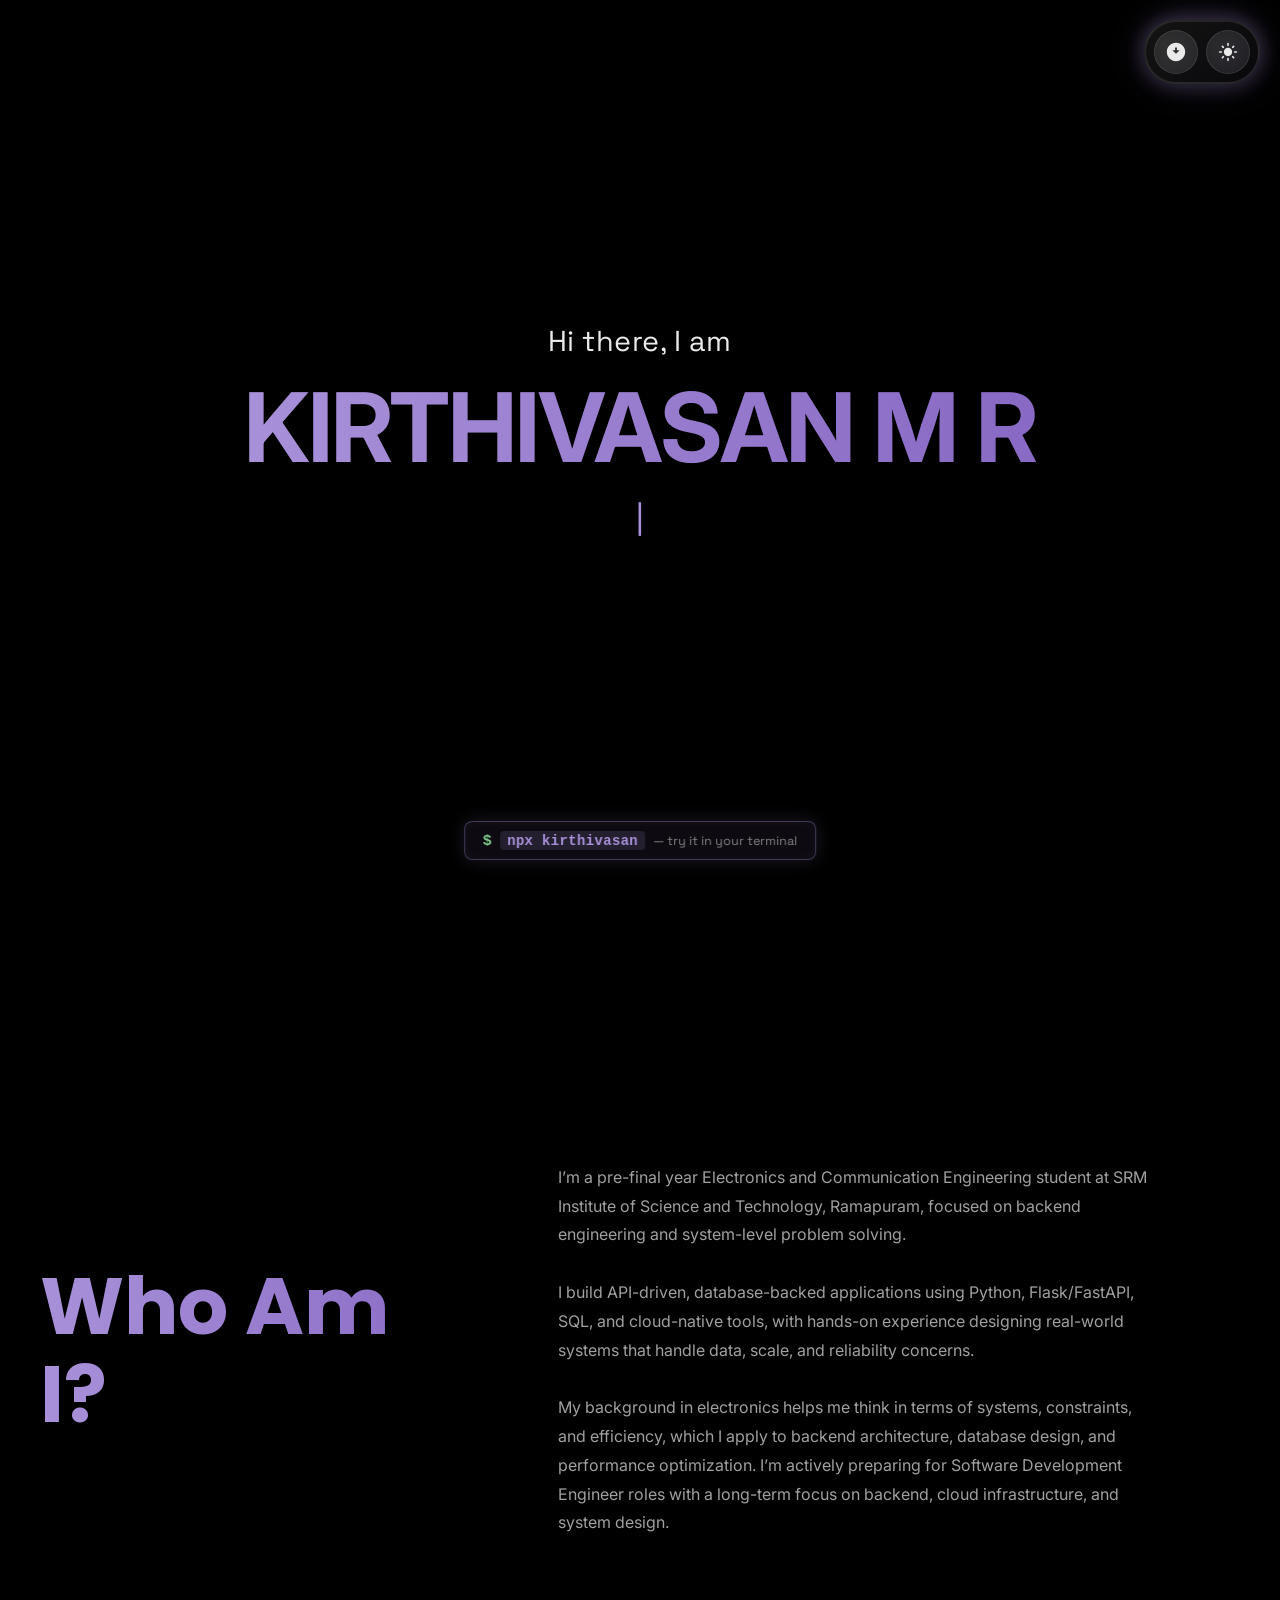
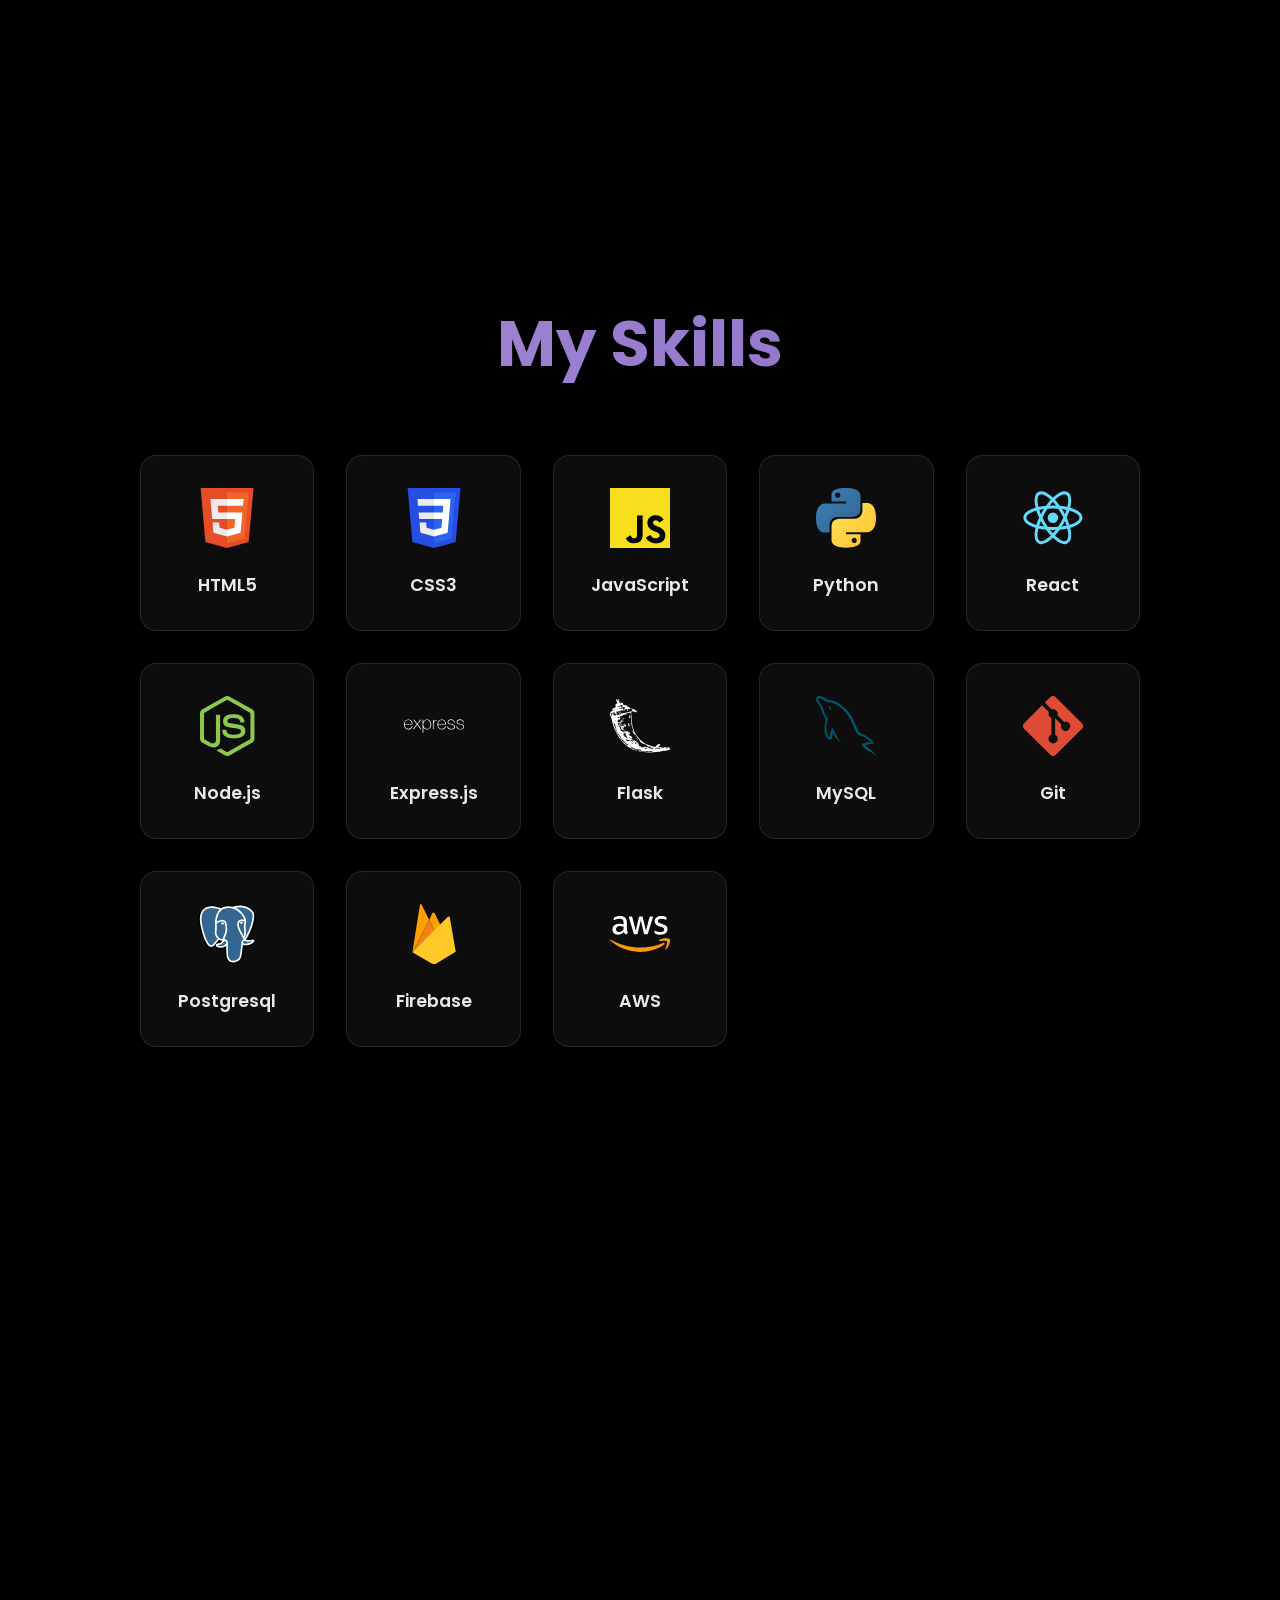
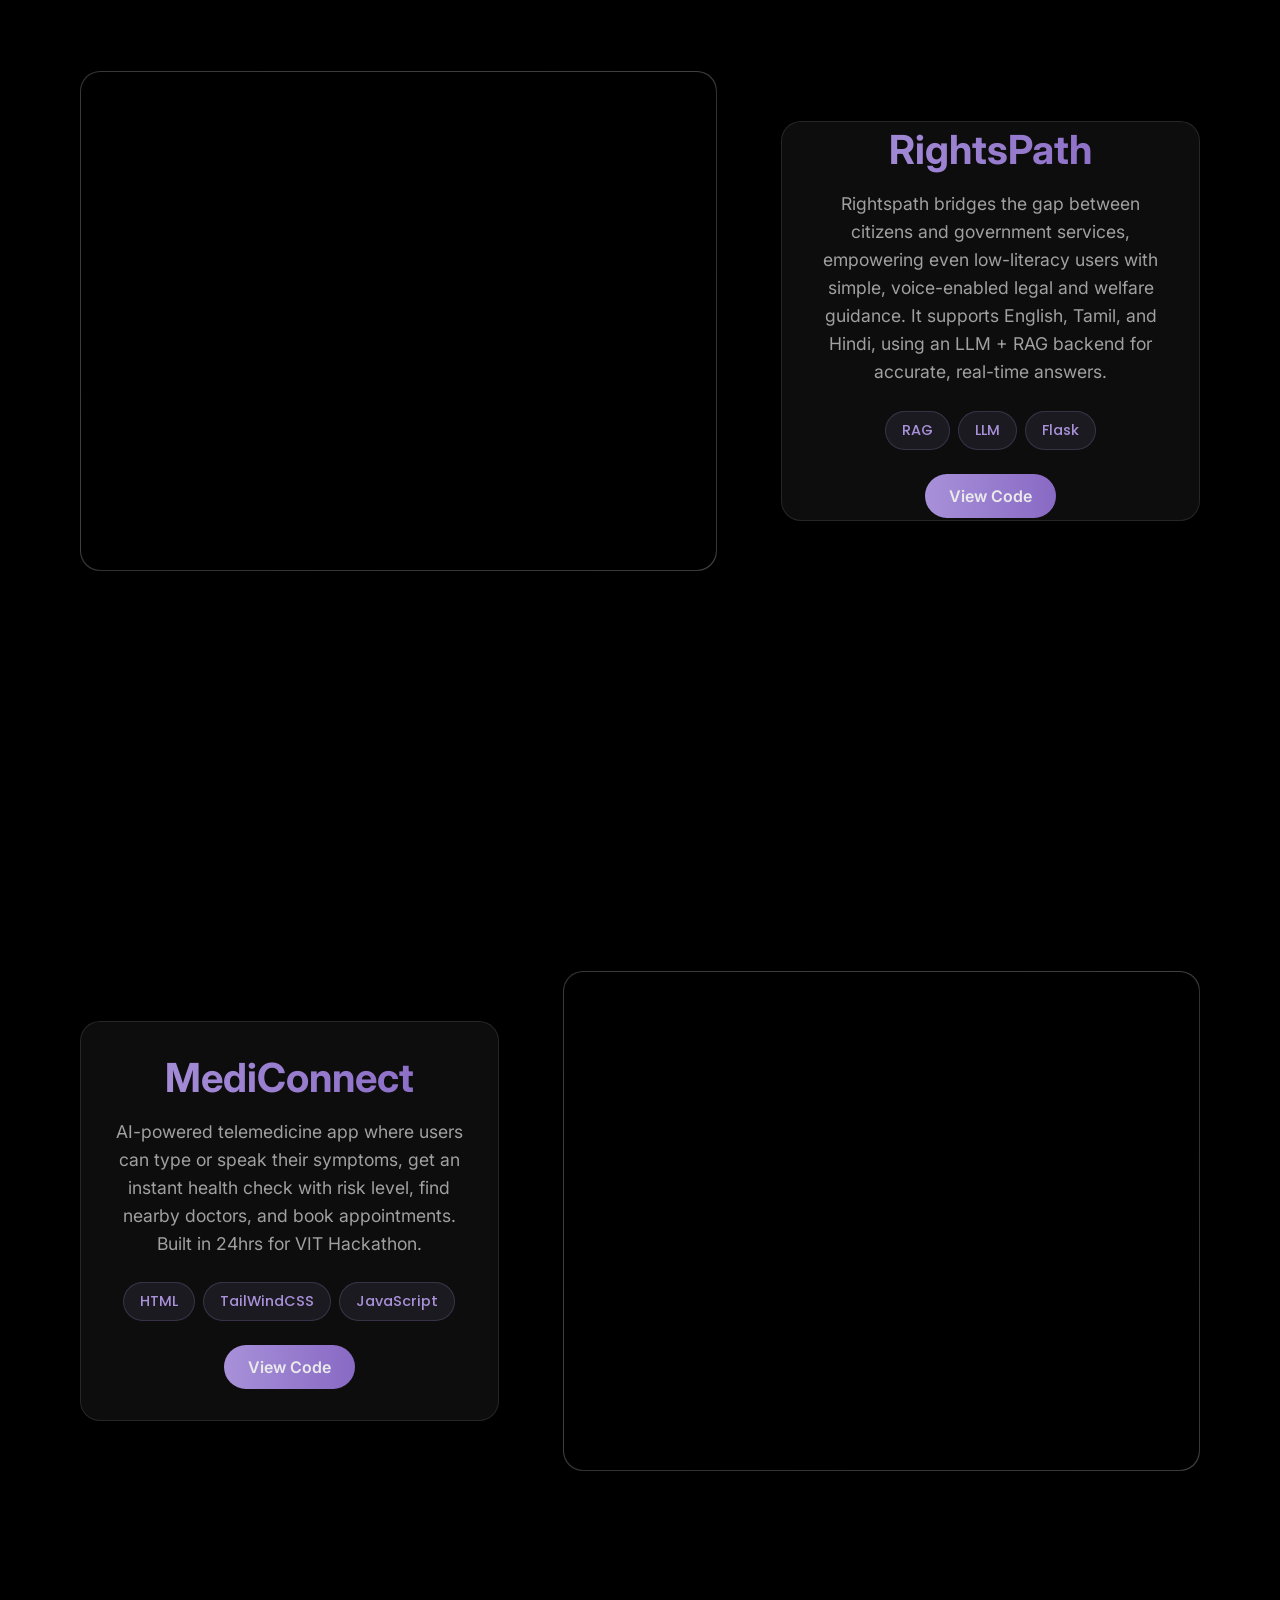
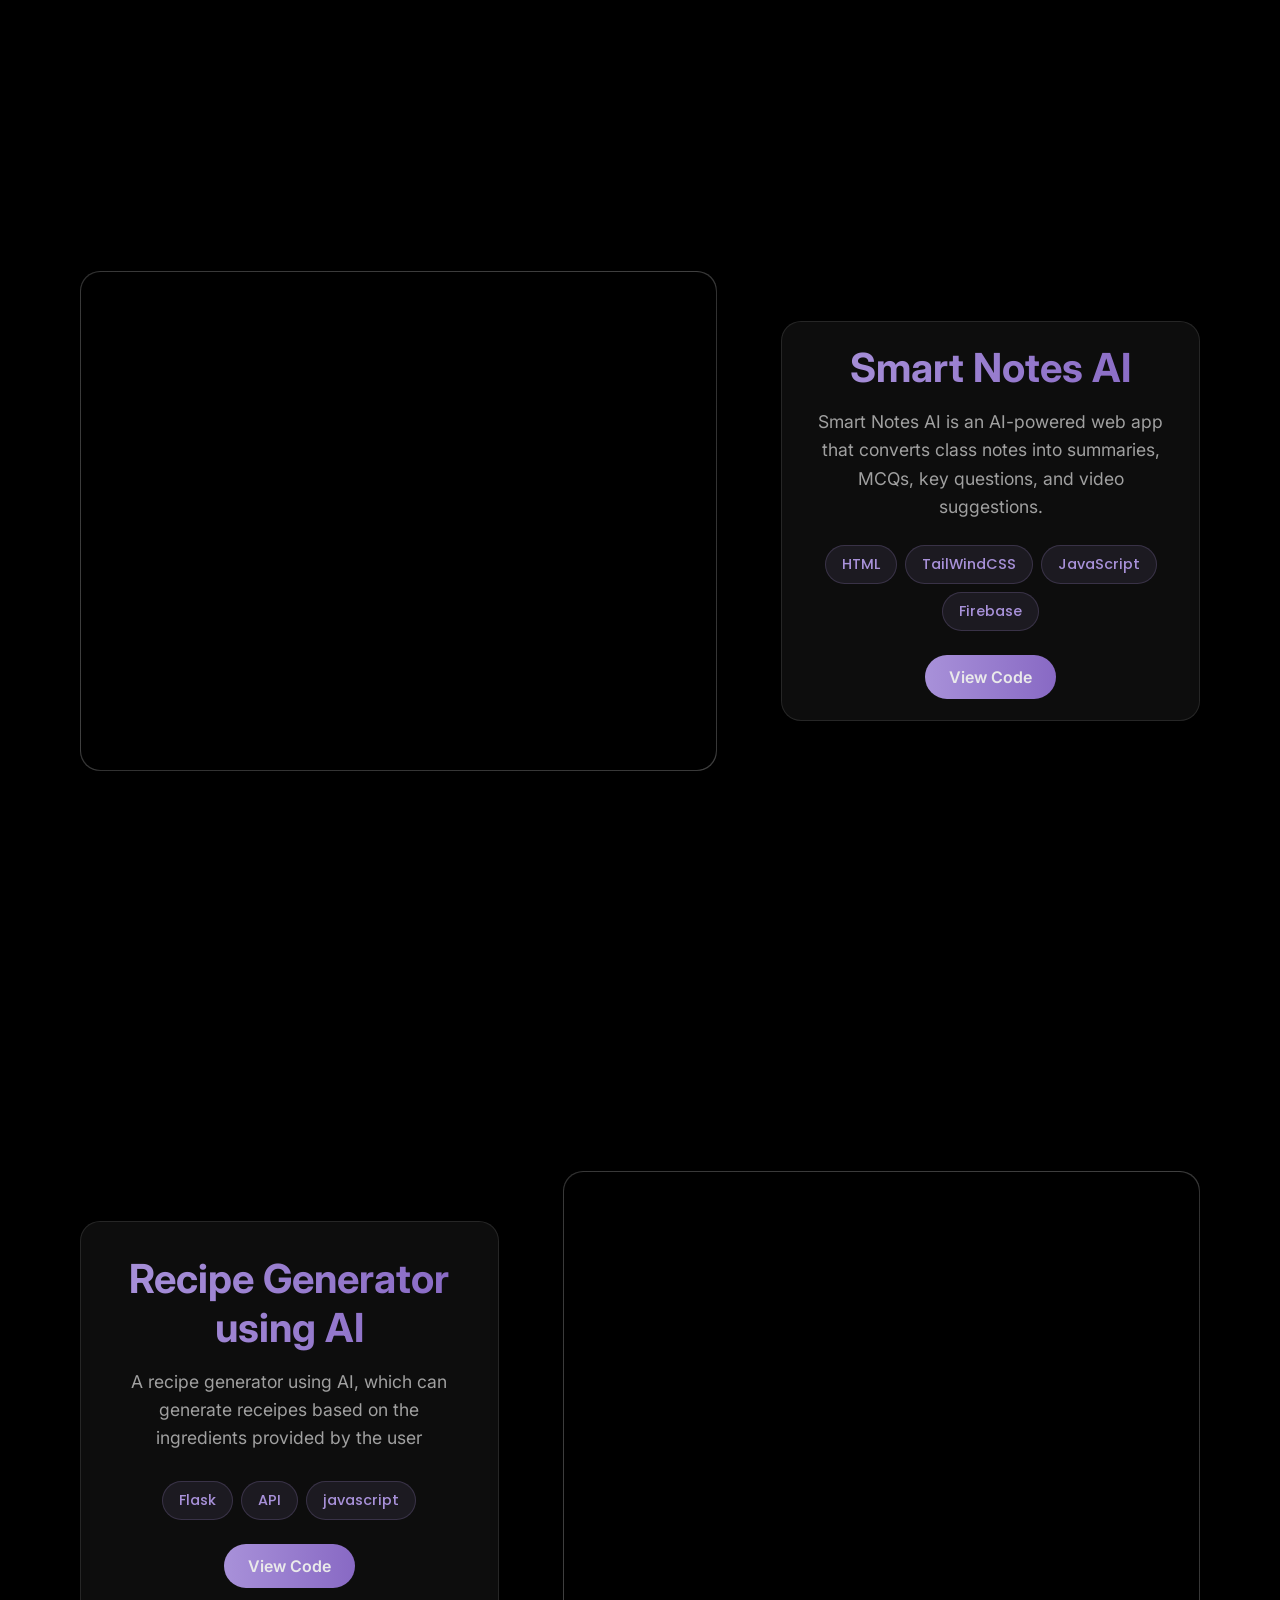
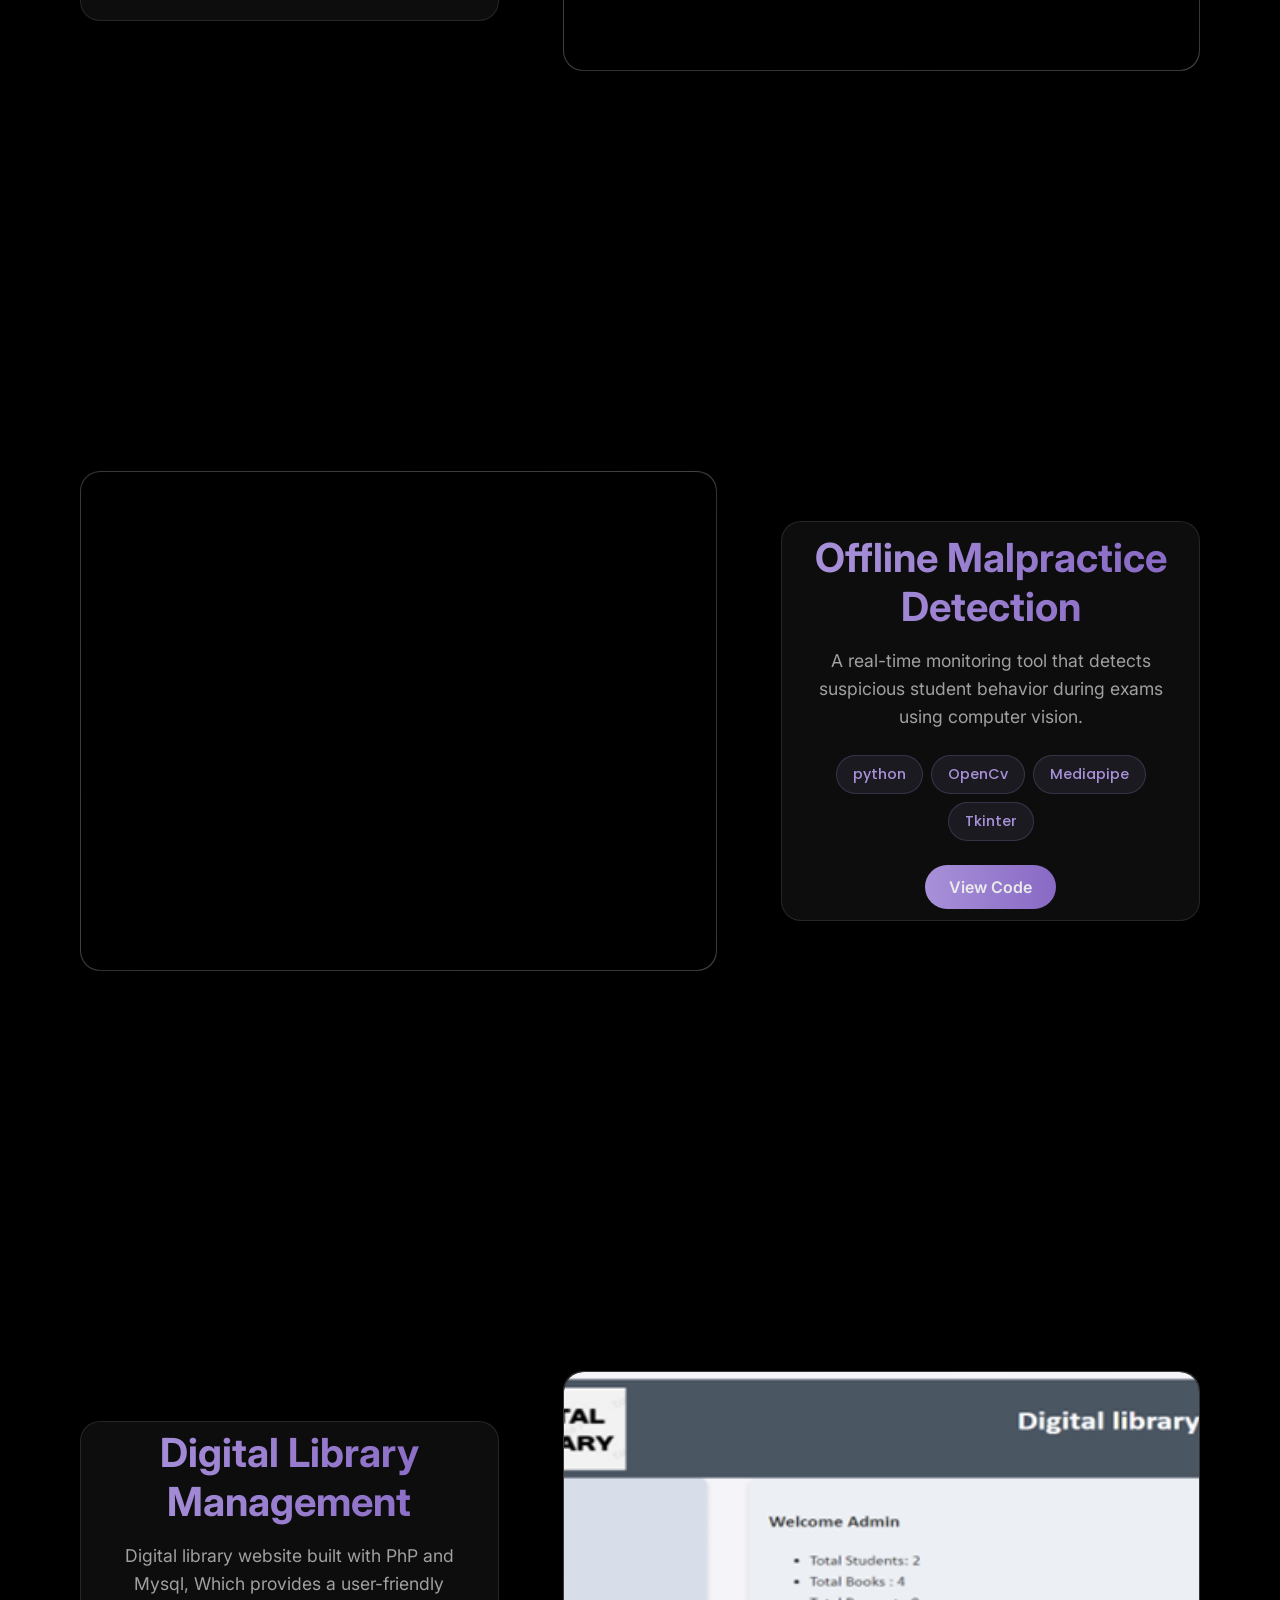
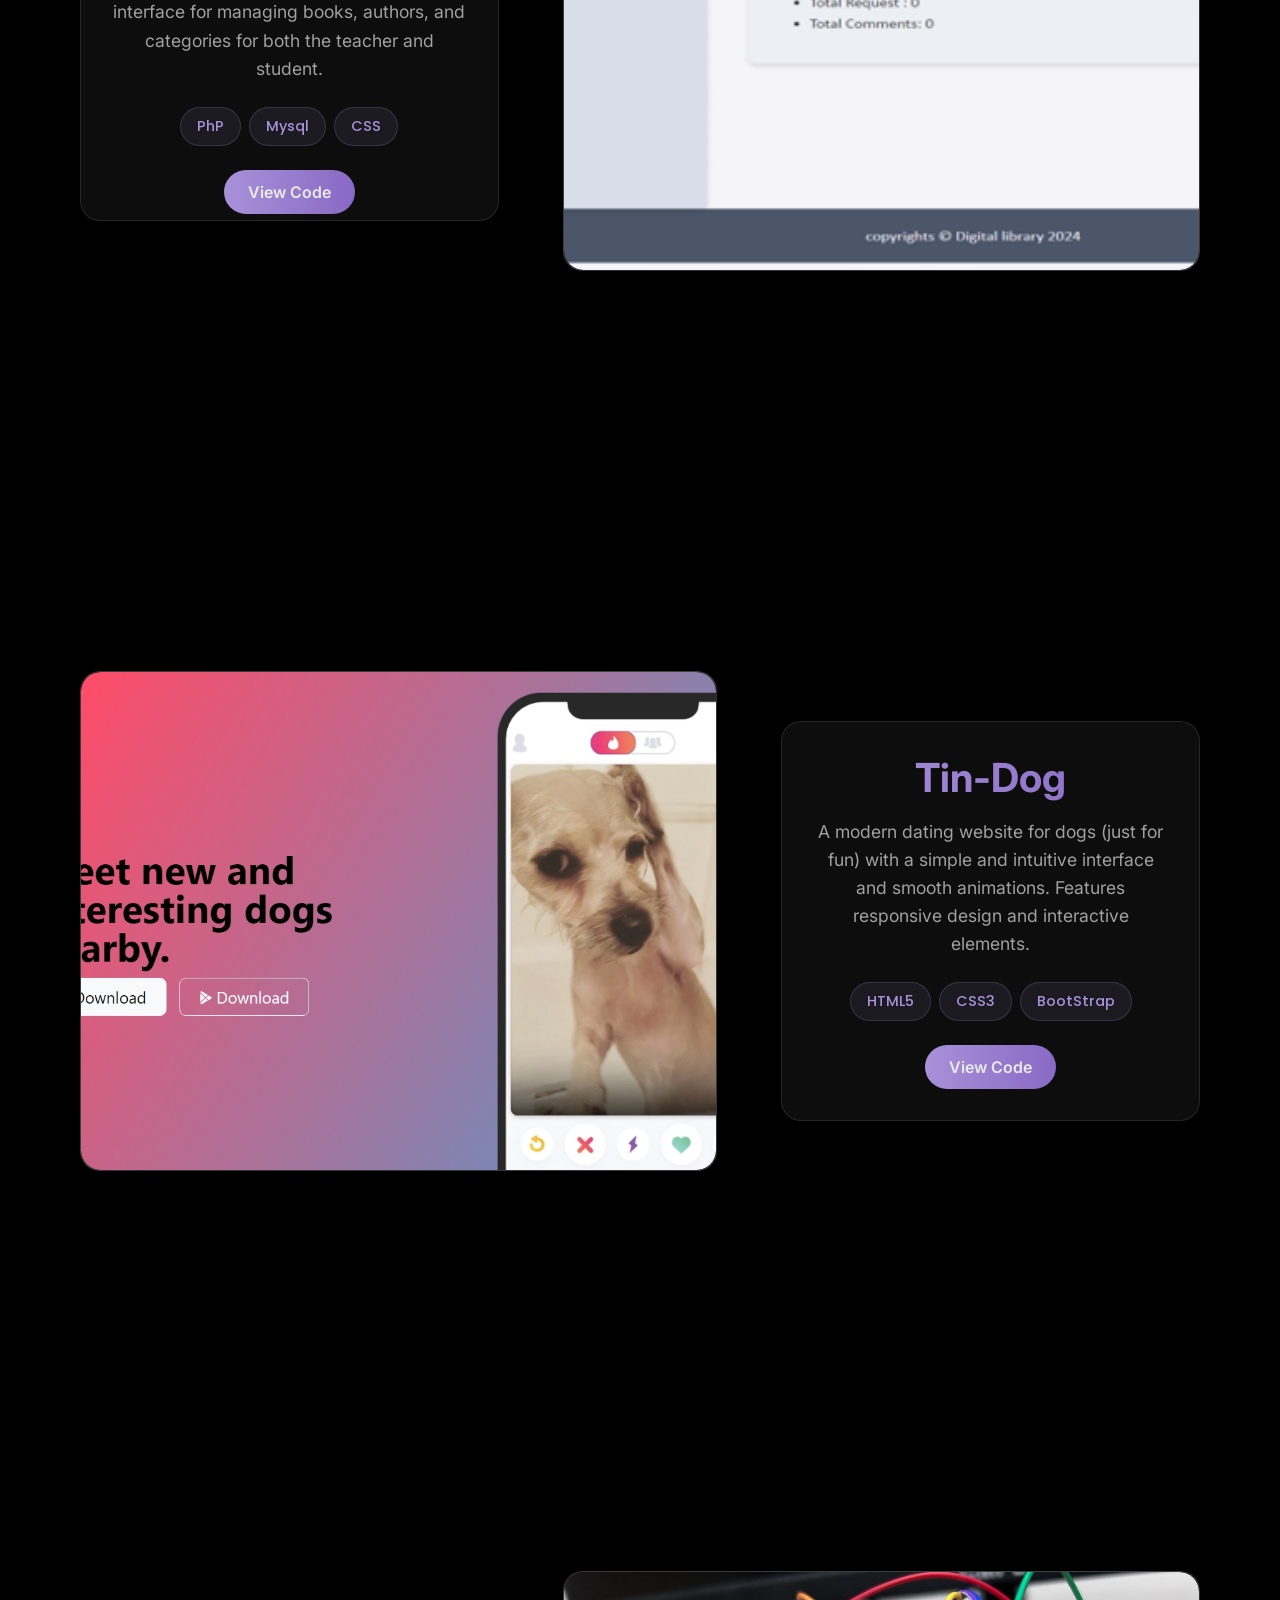
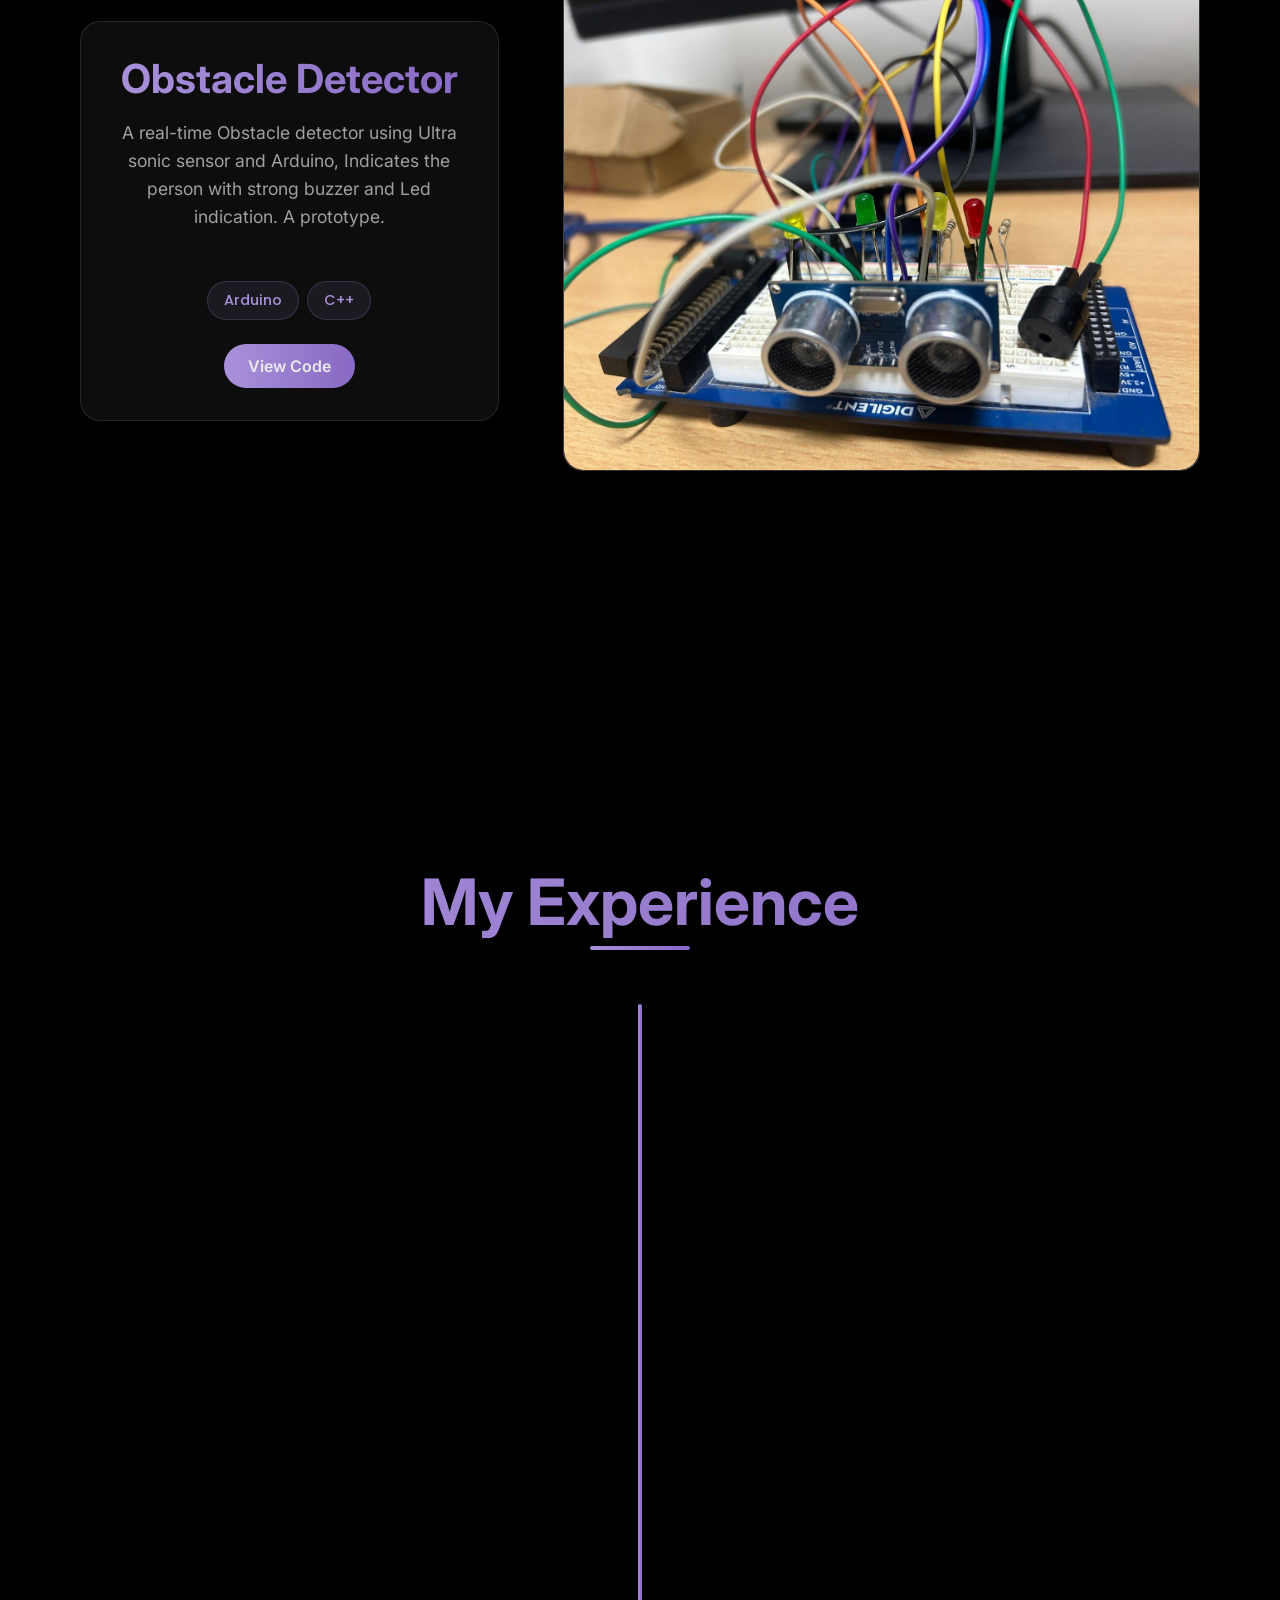
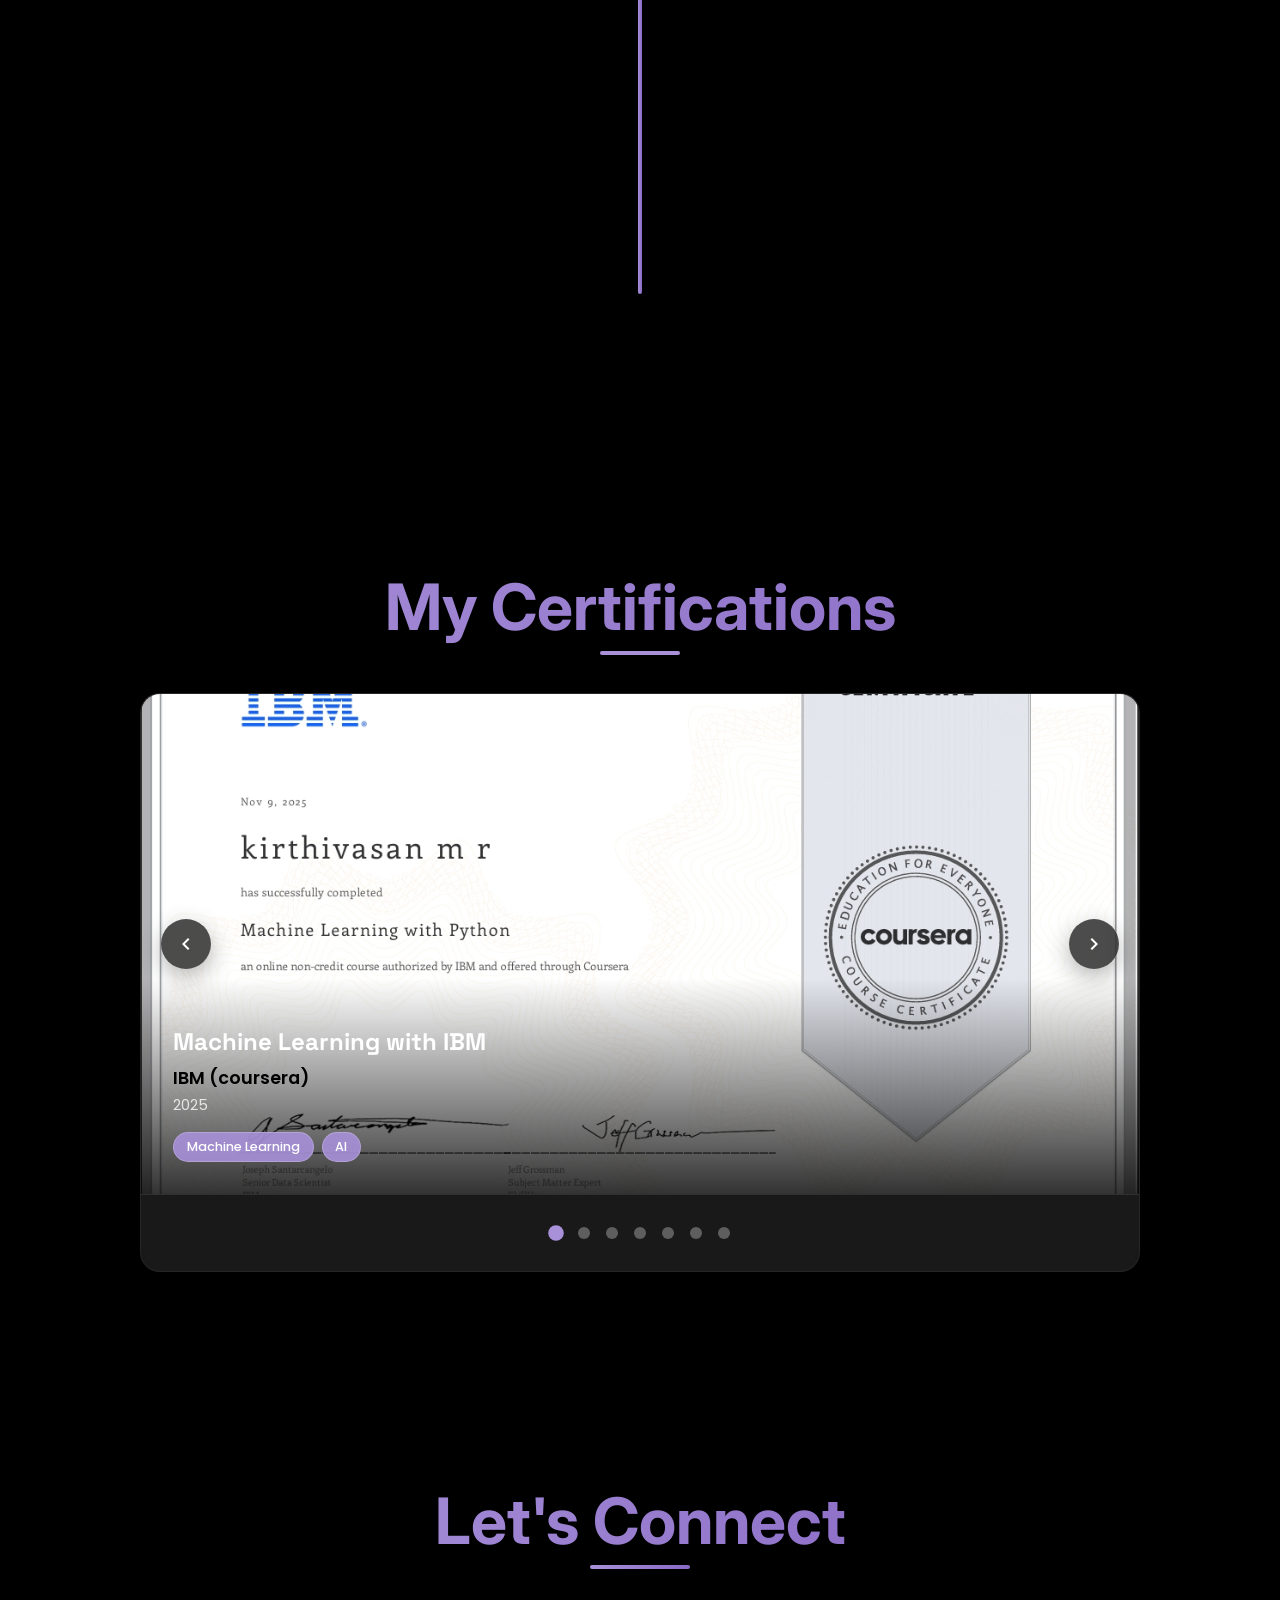
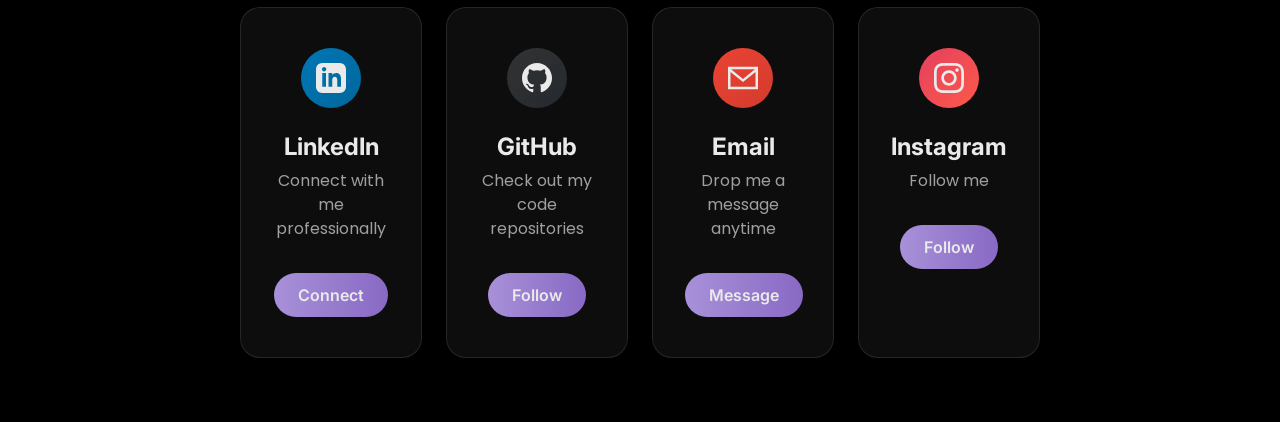
==== commit 724e6cdf: "update resume" ====
--- a/index.html
+++ b/index.html
@@ -1,6 +1,7 @@
 <!DOCTYPE html>
 <html lang="en">
-<head>    <meta charset="UTF-8">
+<head>    
+    <meta charset="UTF-8">
     <meta name="viewport" content="width=device-width, initial-scale=1.0, maximum-scale=5.0, user-scalable=yes, viewport-fit=cover">
     <meta name="description" content="Kirthivasan M R - Full Stack Developer Portfolio. Experienced in modern web technologies, creating seamless user experiences with cutting-edge solutions.">
     <meta name="keywords" content="Full Stack Developer, Web Developer, Portfolio, JavaScript, React, Node.js, Modern Web Development">
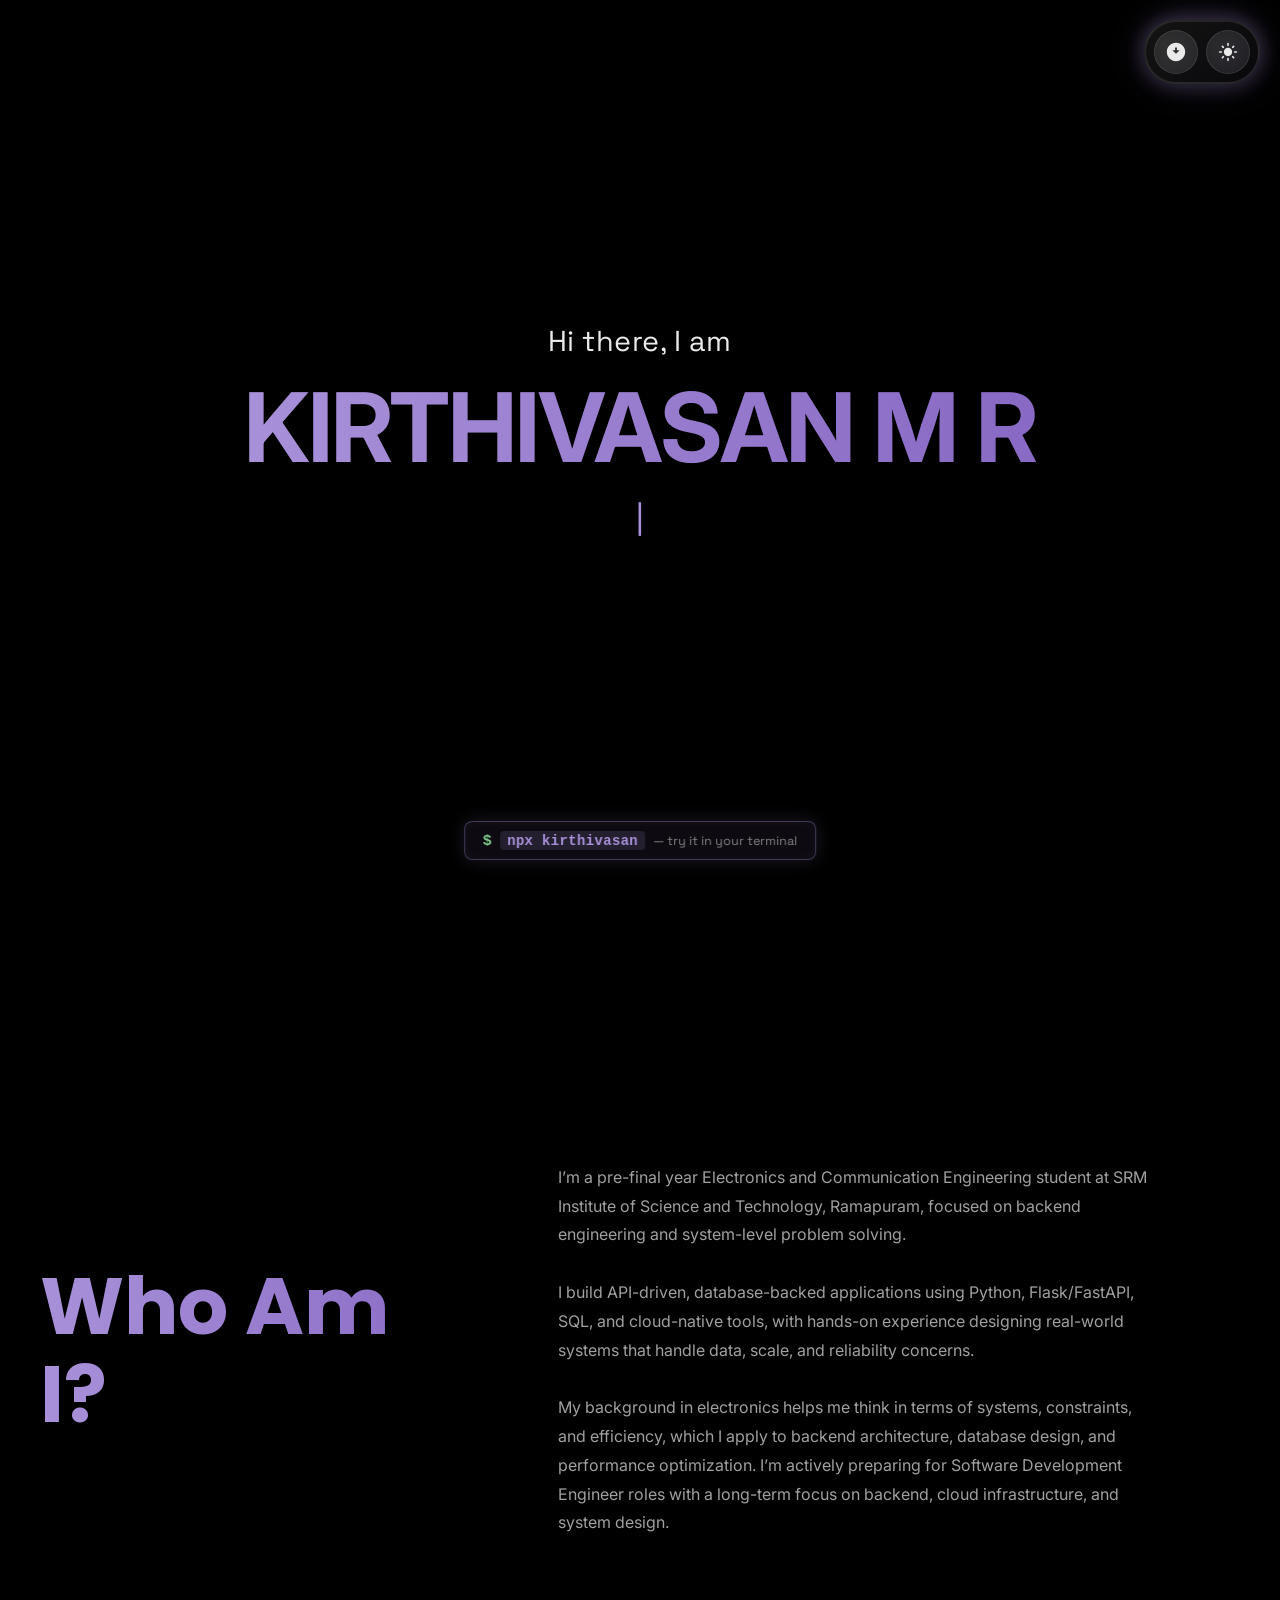
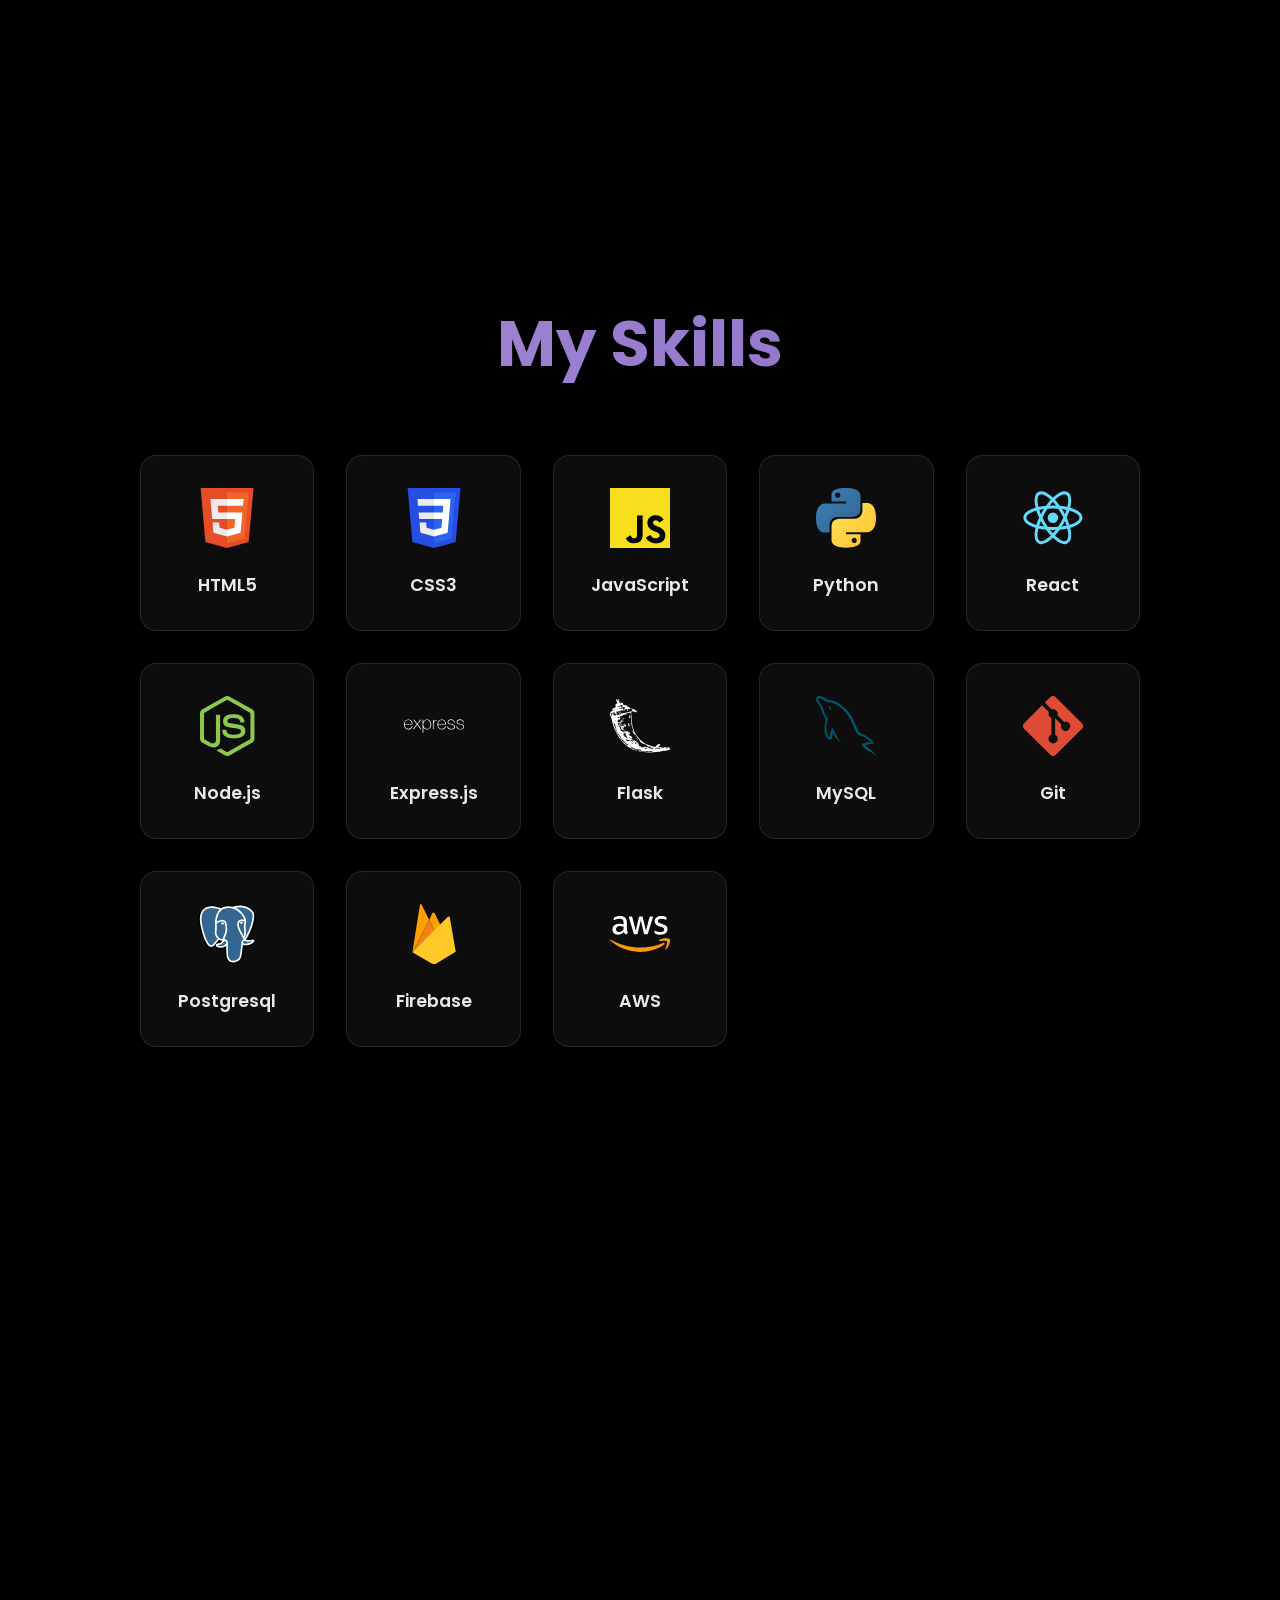
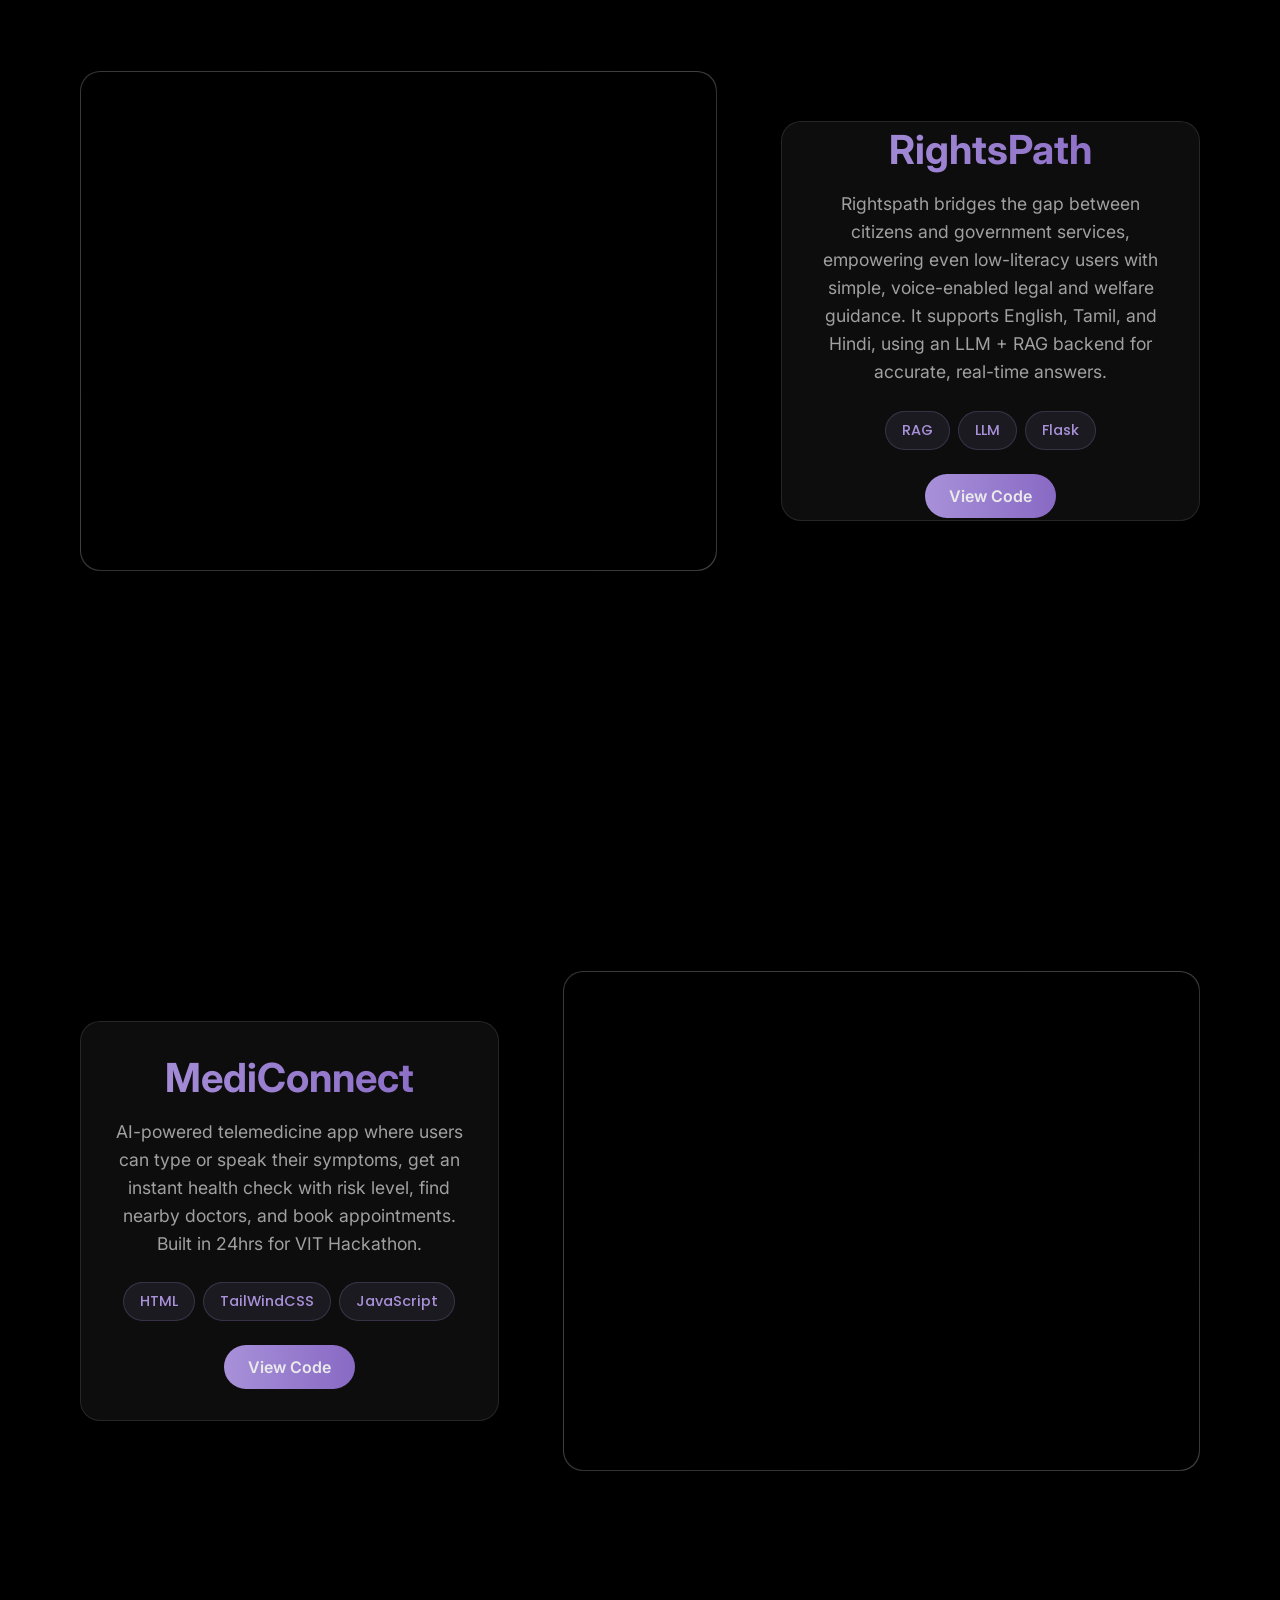
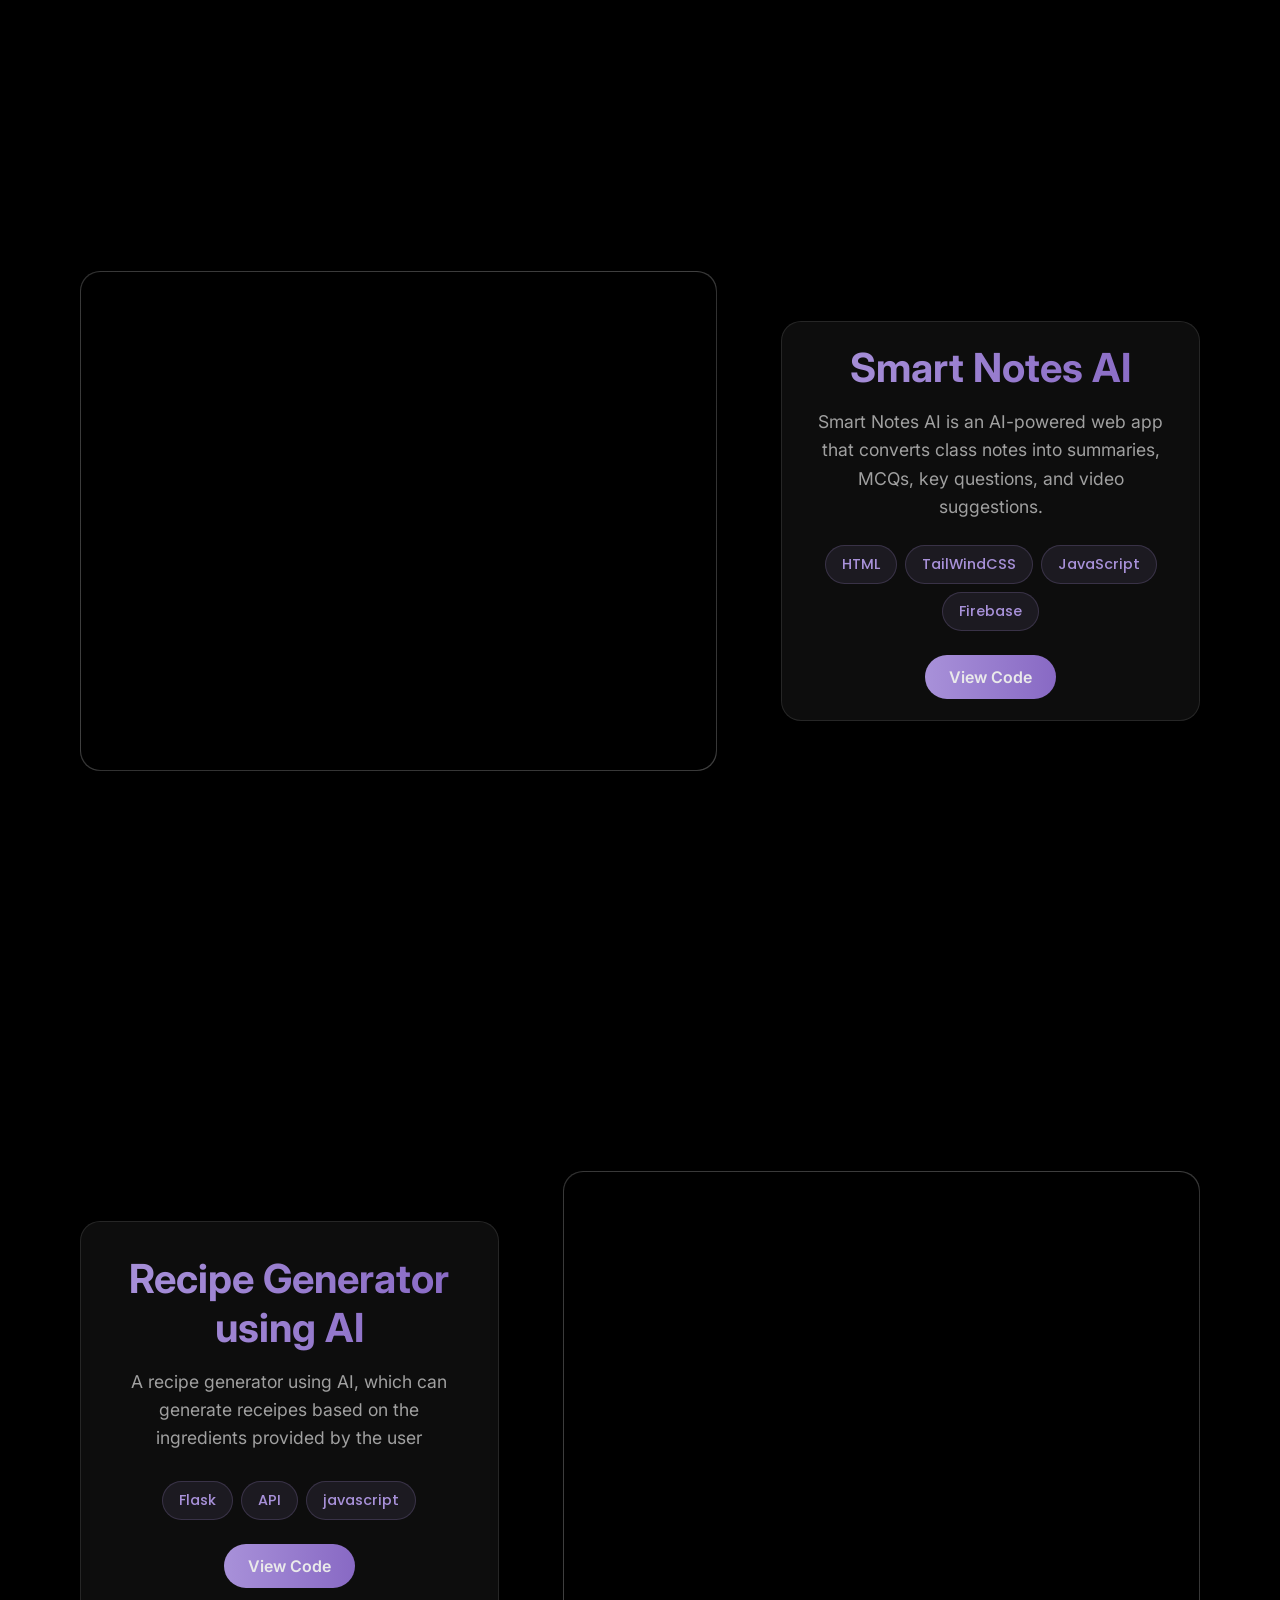
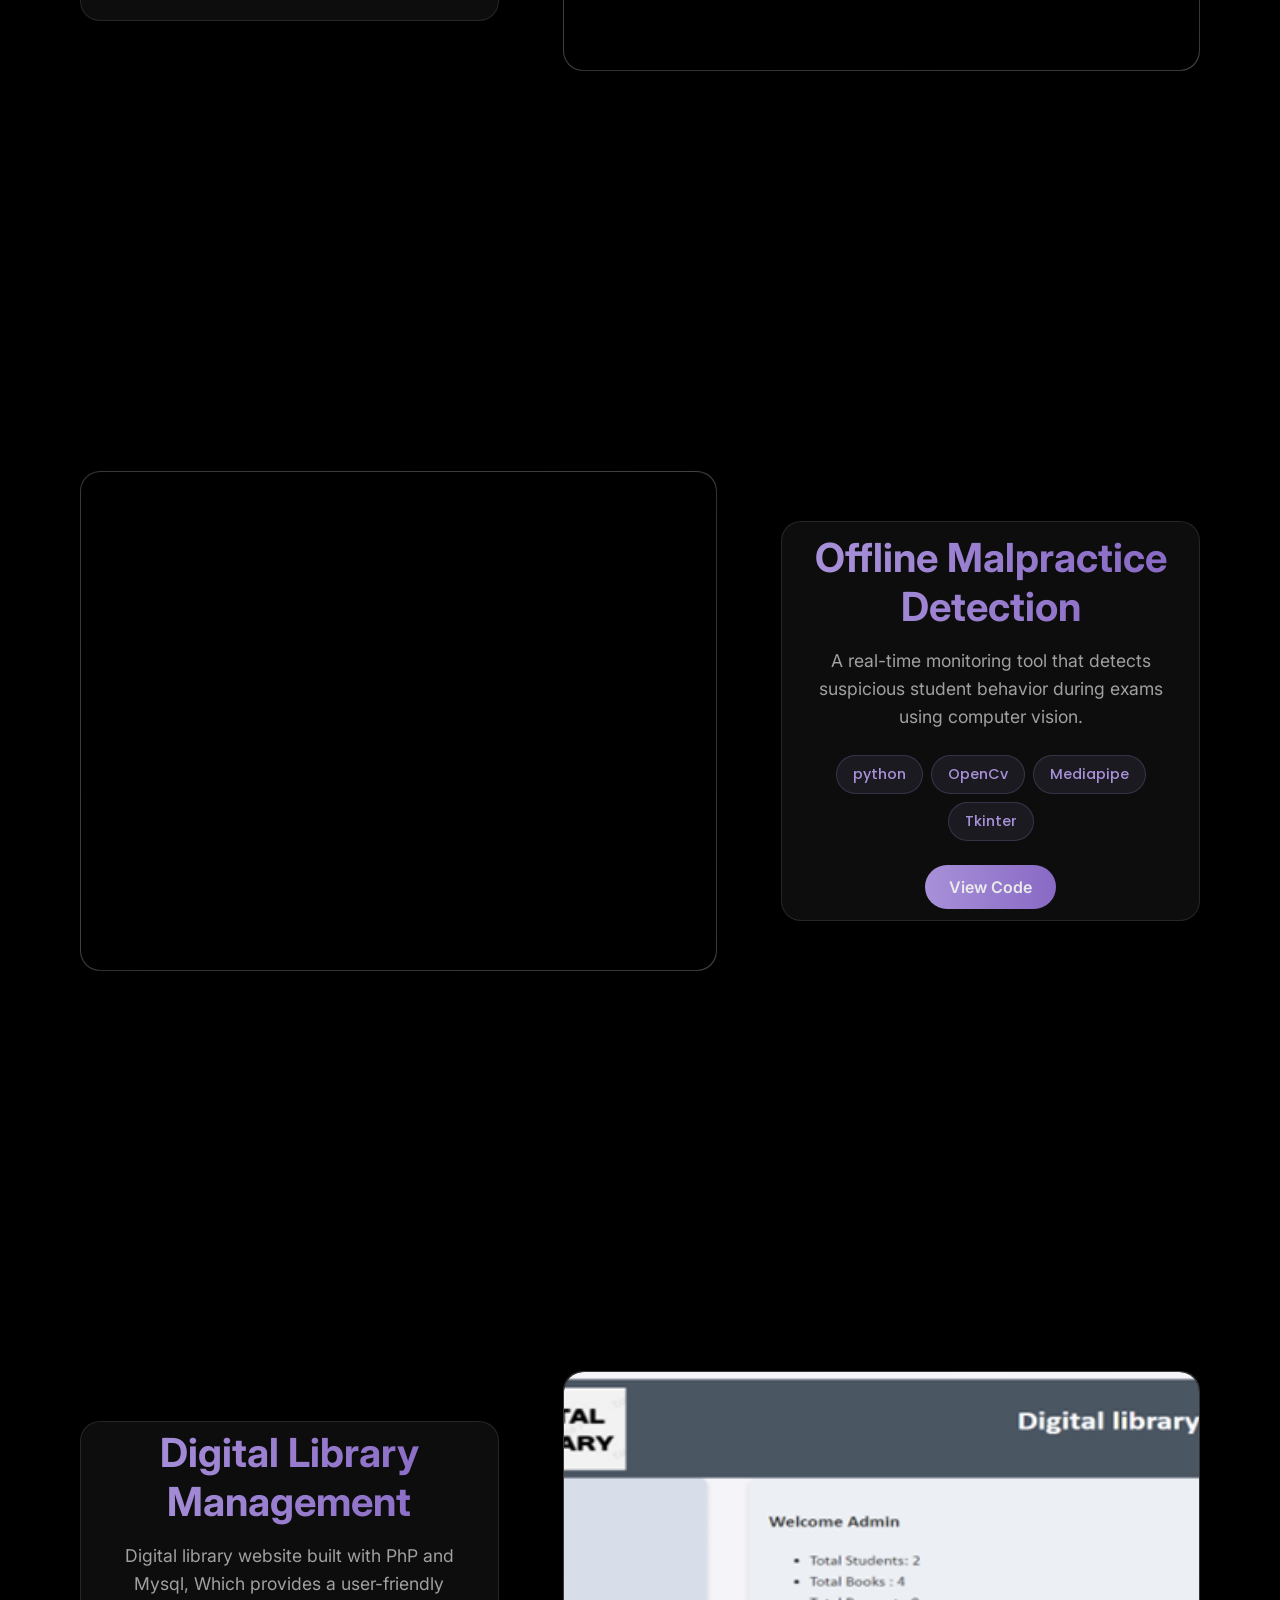
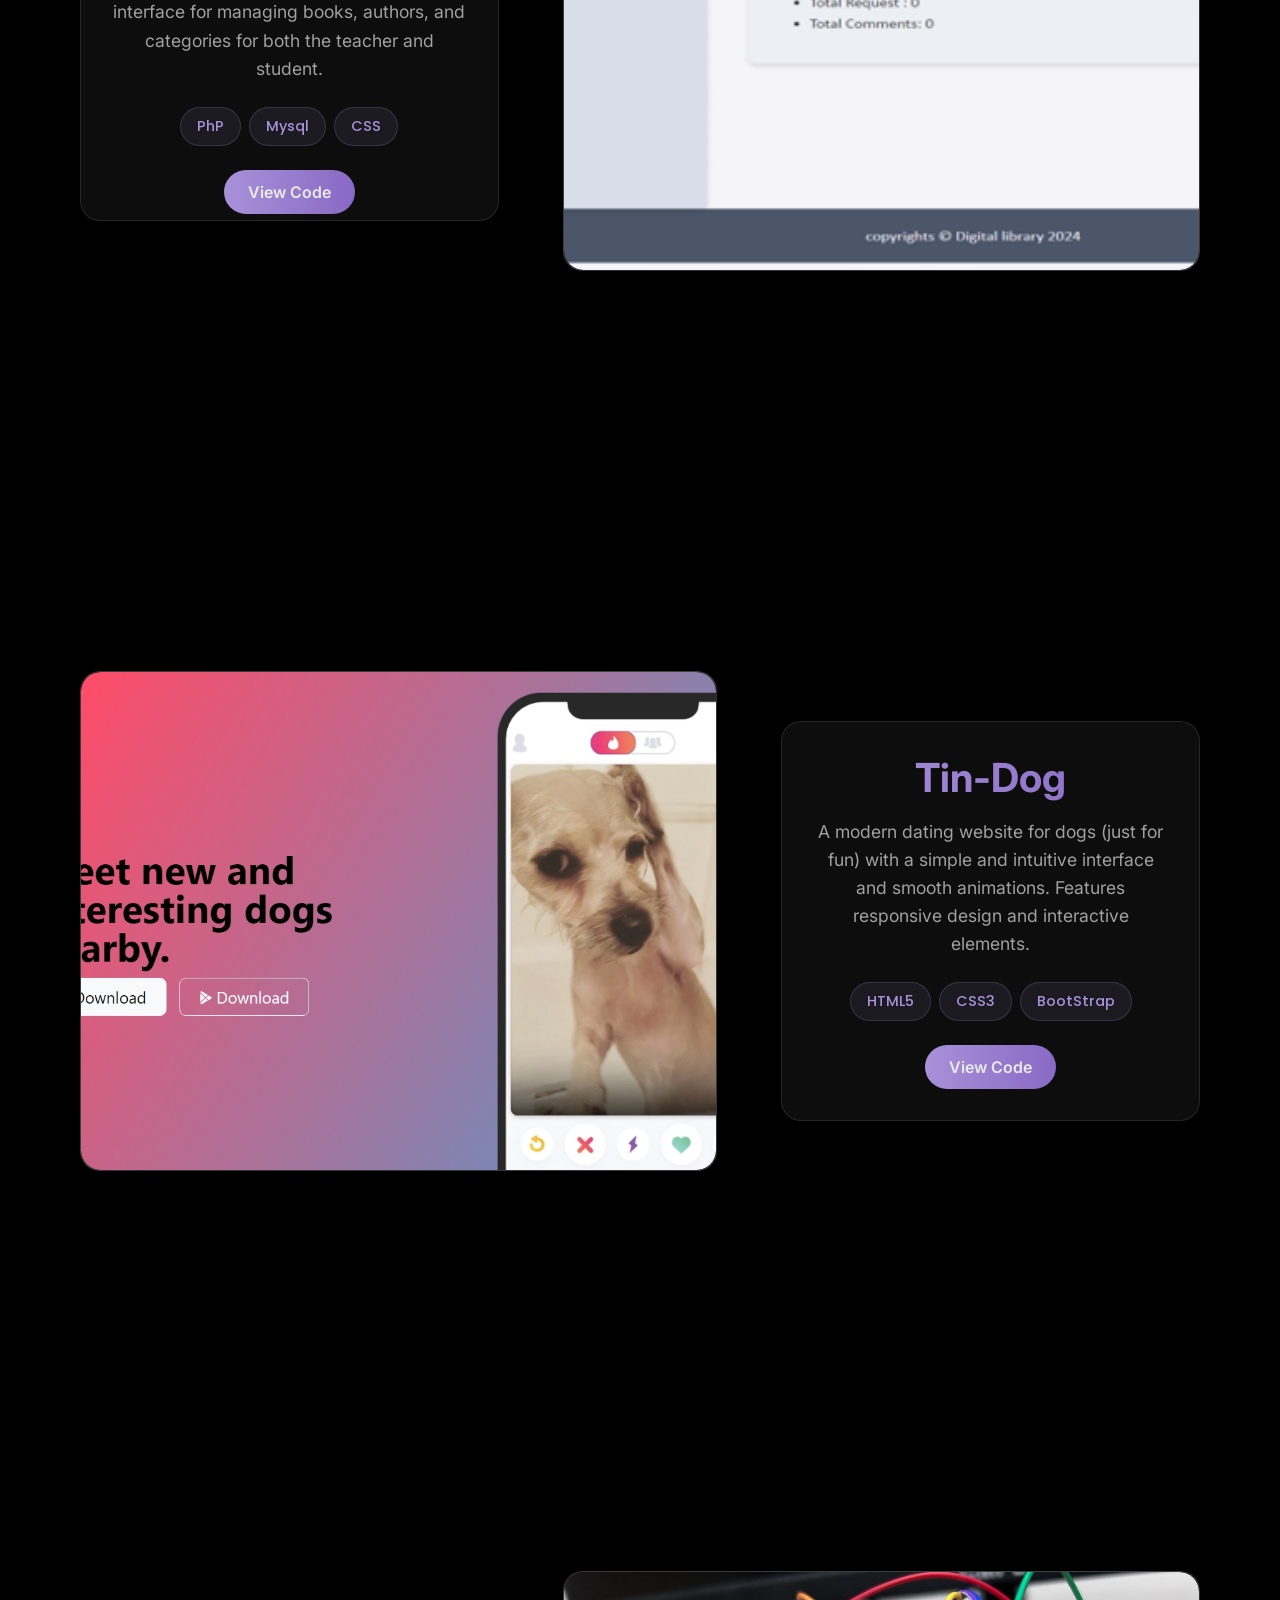
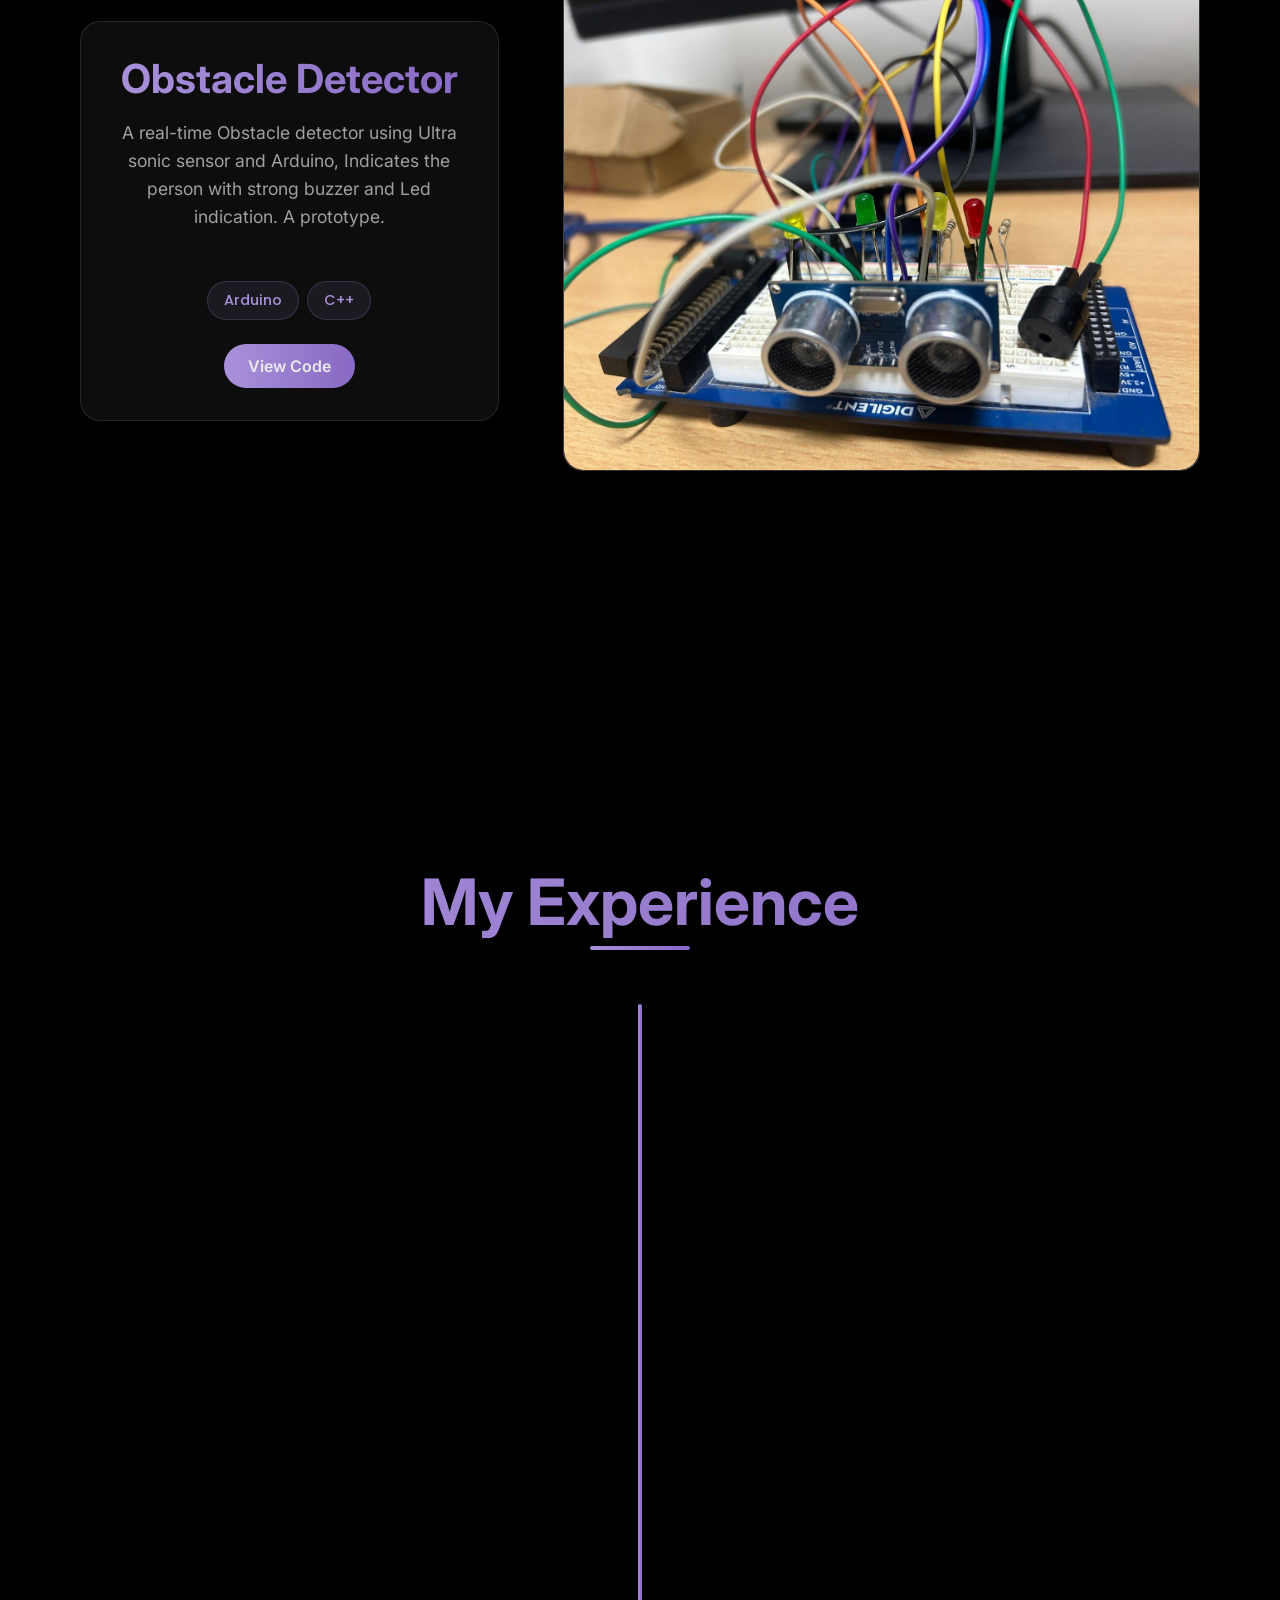
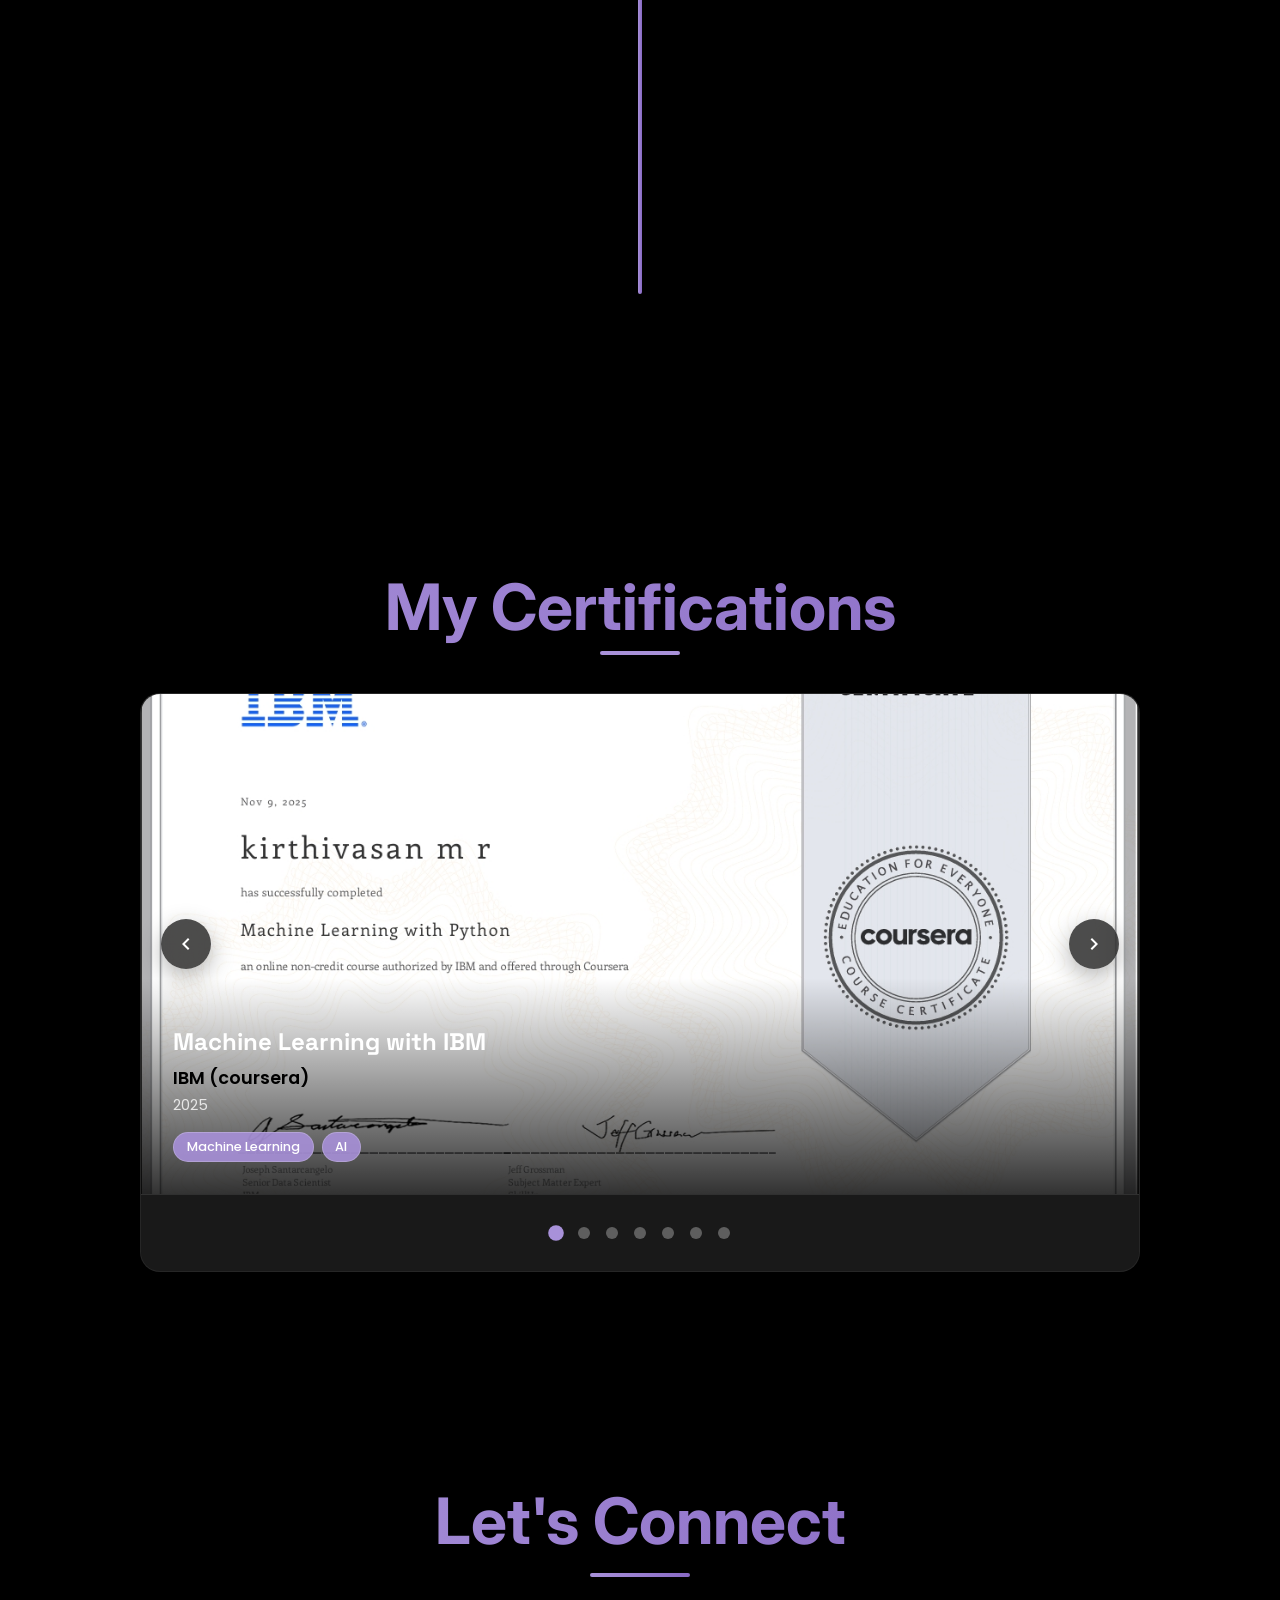
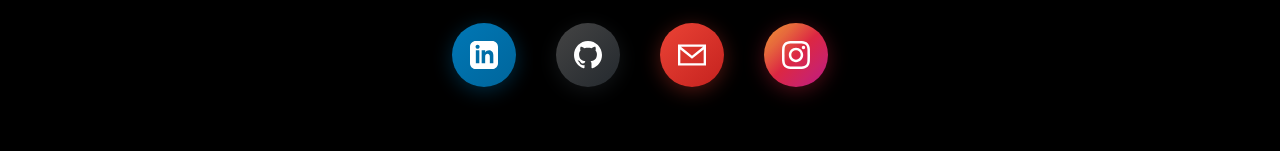
==== commit 8a84f8a0: "ui change" ====
--- a/index.html
+++ b/index.html
@@ -552,54 +552,38 @@
         <section class="contact">
             <div class="contact-content">
                 <h2 class="contact-title">Let's Connect</h2>
-                <div class="social-grid">
+                <div class="social-icons-row">
                     <!-- LinkedIn -->
-                    <div class="social-card linkedin">
-                        <div class="social-icon">
-                            <svg viewBox="0 0 24 24" fill="currentColor">
-                                <path d="M19 0h-14c-2.761 0-5 2.239-5 5v14c0 2.761 2.239 5 5 5h14c2.761 0 5-2.239 5-5v-14c0-2.761-2.239-5-5-5zm-11 19h-3v-11h3v11zm-1.5-12.268c-.966 0-1.75-.79-1.75-1.764s.784-1.764 1.75-1.764 1.75.79 1.75 1.764-.783 1.764-1.75 1.764zm13.5 12.268h-3v-5.604c0-3.368-4-3.113-4 0v5.604h-3v-11h3v1.765c1.396-2.586 7-2.777 7 2.476v6.759z"/>
-                            </svg>
-                        </div>
-                        <h3 class="social-name">LinkedIn</h3>
-                        <p class="social-desc">Connect with me professionally</p>
-                        <a href="https://www.linkedin.com/in/kirthivasan-m-r-2b7a6932a/" target="_blank" rel="noopener noreferrer" class="social-btn linkedin-btn">Connect</a>
-                    </div>
-                    
+                    <a href="https://www.linkedin.com/in/kirthivasan-m-r-2b7a6932a/" target="_blank" rel="noopener noreferrer" class="social-icon-link linkedin" aria-label="LinkedIn">
+                        <svg viewBox="0 0 24 24" fill="currentColor">
+                            <path d="M19 0h-14c-2.761 0-5 2.239-5 5v14c0 2.761 2.239 5 5 5h14c2.761 0 5-2.239 5-5v-14c0-2.761-2.239-5-5-5zm-11 19h-3v-11h3v11zm-1.5-12.268c-.966 0-1.75-.79-1.75-1.764s.784-1.764 1.75-1.764 1.75.79 1.75 1.764-.783 1.764-1.75 1.764zm13.5 12.268h-3v-5.604c0-3.368-4-3.113-4 0v5.604h-3v-11h3v1.765c1.396-2.586 7-2.777 7 2.476v6.759z"/>
+                        </svg>
+                        <span class="social-tooltip">LinkedIn</span>
+                    </a>
+
                     <!-- GitHub -->
-                    <div class="social-card github">
-                        <div class="social-icon">
-                            <svg viewBox="0 0 24 24" fill="currentColor">
-                                <path d="M12 0c-6.626 0-12 5.373-12 12 0 5.302 3.438 9.8 8.207 11.387.599.111.793-.261.793-.577v-2.234c-3.338.726-4.033-1.416-4.033-1.416-.546-1.387-1.333-1.756-1.333-1.756-1.089-.745.083-.729.083-.729 1.205.084 1.839 1.237 1.839 1.237 1.07 1.834 2.807 1.304 3.492.997.107-.775.418-1.305.762-1.604-2.665-.305-5.467-1.334-5.467-5.931 0-1.311.469-2.381 1.236-3.221-.124-.303-.535-1.524.117-3.176 0 0 1.008-.322 3.301 1.23.957-.266 1.983-.399 3.003-.404 1.02.005 2.047.138 3.006.404 2.291-1.552 3.297-1.23 3.297-1.23.653 1.653.242 2.874.118 3.176.77.84 1.235 1.911 1.235 3.221 0 4.609-2.807 5.624-5.479 5.921.43.372.823 1.102.823 2.222v3.293c0 .319.192.694.801.576 4.765-1.589 8.199-6.086 8.199-11.386 0-6.627-5.373-12-12-12z"/>
-                            </svg>
-                        </div>
-                        <h3 class="social-name">GitHub</h3>
-                        <p class="social-desc">Check out my code repositories</p>
-                        <a href="https://github.com/kirthivasanr" target="_blank" rel="noopener noreferrer" class="social-btn github-btn">Follow</a>
-                    </div>
-                    
+                    <a href="https://github.com/kirthivasanr" target="_blank" rel="noopener noreferrer" class="social-icon-link github" aria-label="GitHub">
+                        <svg viewBox="0 0 24 24" fill="currentColor">
+                            <path d="M12 0c-6.626 0-12 5.373-12 12 0 5.302 3.438 9.8 8.207 11.387.599.111.793-.261.793-.577v-2.234c-3.338.726-4.033-1.416-4.033-1.416-.546-1.387-1.333-1.756-1.333-1.756-1.089-.745.083-.729.083-.729 1.205.084 1.839 1.237 1.839 1.237 1.07 1.834 2.807 1.304 3.492.997.107-.775.418-1.305.762-1.604-2.665-.305-5.467-1.334-5.467-5.931 0-1.311.469-2.381 1.236-3.221-.124-.303-.535-1.524.117-3.176 0 0 1.008-.322 3.301 1.23.957-.266 1.983-.399 3.003-.404 1.02.005 2.047.138 3.006.404 2.291-1.552 3.297-1.23 3.297-1.23.653 1.653.242 2.874.118 3.176.77.84 1.235 1.911 1.235 3.221 0 4.609-2.807 5.624-5.479 5.921.43.372.823 1.102.823 2.222v3.293c0 .319.192.694.801.576 4.765-1.589 8.199-6.086 8.199-11.386 0-6.627-5.373-12-12-12z"/>
+                        </svg>
+                        <span class="social-tooltip">GitHub</span>
+                    </a>
+
                     <!-- Email -->
-                    <div class="social-card email">
-                        <div class="social-icon">
-                            <svg viewBox="0 0 24 24" fill="currentColor">
-                                <path d="M0 3v18h24v-18h-24zm21.518 2l-9.518 7.713-9.518-7.713h19.036zm-19.518 14v-11.817l10 8.104 10-8.104v11.817h-20z"/>
-                            </svg>
-                        </div>
-                        <h3 class="social-name">Email</h3>
-                        <p class="social-desc">Drop me a message anytime</p>
-                        <a href="mailto:kirthivasan09@gmail.com" rel="noopener noreferrer" class="social-btn email-btn">Message</a>
-                    </div>
-                    
+                    <a href="mailto:kirthivasan09@gmail.com" rel="noopener noreferrer" class="social-icon-link email" aria-label="Email">
+                        <svg viewBox="0 0 24 24" fill="currentColor">
+                            <path d="M0 3v18h24v-18h-24zm21.518 2l-9.518 7.713-9.518-7.713h19.036zm-19.518 14v-11.817l10 8.104 10-8.104v11.817h-20z"/>
+                        </svg>
+                        <span class="social-tooltip">Email</span>
+                    </a>
+
                     <!-- Instagram -->
-                    <div class="social-card instagram">
-                        <div class="social-icon">
-                            <svg viewBox="0 0 24 24" fill="currentColor">
-                                <path d="M12 2.163c3.204 0 3.584.012 4.85.07 3.252.148 4.771 1.691 4.919 4.919.058 1.265.069 1.645.069 4.849 0 3.205-.012 3.584-.069 4.849-.149 3.225-1.664 4.771-4.919 4.919-1.266.058-1.644.07-4.85.07-3.204 0-3.584-.012-4.849-.07-3.26-.149-4.771-1.699-4.919-4.92-.058-1.265-.07-1.644-.07-4.849 0-3.204.013-3.583.07-4.849.149-3.227 1.664-4.771 4.919-4.919 1.266-.057 1.645-.069 4.849-.069zm0-2.163c-3.259 0-3.667.014-4.947.072-4.358.2-6.78 2.618-6.98 6.98-.059 1.281-.073 1.689-.073 4.948 0 3.259.014 3.668.072 4.948.2 4.358 2.618 6.78 6.98 6.98 1.281.058 1.689.072 4.948.072 3.259 0 3.668-.014 4.948-.072 4.354-.2 6.782-2.618 6.979-6.98.059-1.28.073-1.689.073-4.948 0-3.259-.014-3.667-.072-4.947-.196-4.354-2.617-6.78-6.979-6.98-1.281-.059-1.69-.073-4.949-.073zm0 5.838c-3.403 0-6.162 2.759-6.162 6.162s2.759 6.163 6.162 6.163 6.162-2.759 6.162-6.163c0-3.403-2.759-6.162-6.162-6.162zm0 10.162c-2.209 0-4-1.79-4-4 0-2.209 1.791-4 4-4s4 1.791 4 4c0 2.21-1.791 4-4 4zm6.406-11.845c-.796 0-1.441.645-1.441 1.44s.645 1.44 1.441 1.44c.795 0 1.439-.645 1.439-1.44s-.644-1.44-1.439-1.44z"/>
-                            </svg>
-                        </div>
-                        <h3 class="social-name">Instagram</h3>
-                        <p class="social-desc">Follow me</p>
-                        <a href="https://www.instagram.com/kirthivasan.__/" target="_blank" rel="noopener noreferrer" class="social-btn instagram-btn">Follow</a>
-                    </div>
+                    <a href="https://www.instagram.com/kirthivasan.__/" target="_blank" rel="noopener noreferrer" class="social-icon-link instagram" aria-label="Instagram">
+                        <svg viewBox="0 0 24 24" fill="currentColor">
+                            <path d="M12 2.163c3.204 0 3.584.012 4.85.07 3.252.148 4.771 1.691 4.919 4.919.058 1.265.069 1.645.069 4.849 0 3.205-.012 3.584-.069 4.849-.149 3.225-1.664 4.771-4.919 4.919-1.266.058-1.644.07-4.85.07-3.204 0-3.584-.012-4.849-.07-3.26-.149-4.771-1.699-4.919-4.92-.058-1.265-.07-1.644-.07-4.849 0-3.204.013-3.583.07-4.849.149-3.227 1.664-4.771 4.919-4.919 1.266-.057 1.645-.069 4.849-.069zm0-2.163c-3.259 0-3.667.014-4.947.072-4.358.2-6.78 2.618-6.98 6.98-.059 1.281-.073 1.689-.073 4.948 0 3.259.014 3.668.072 4.948.2 4.358 2.618 6.78 6.98 6.98 1.281.058 1.689.072 4.948.072 3.259 0 3.668-.014 4.948-.072 4.354-.2 6.782-2.618 6.979-6.98.059-1.28.073-1.689.073-4.948 0-3.259-.014-3.667-.072-4.947-.196-4.354-2.617-6.78-6.979-6.98-1.281-.059-1.69-.073-4.949-.073zm0 5.838c-3.403 0-6.162 2.759-6.162 6.162s2.759 6.163 6.162 6.163 6.162-2.759 6.162-6.163c0-3.403-2.759-6.162-6.162-6.162zm0 10.162c-2.209 0-4-1.79-4-4 0-2.209 1.791-4 4-4s4 1.791 4 4c0 2.21-1.791 4-4 4zm6.406-11.845c-.796 0-1.441.645-1.441 1.44s.645 1.44 1.441 1.44c.795 0 1.439-.645 1.439-1.44s-.644-1.44-1.439-1.44z"/>
+                        </svg>
+                        <span class="social-tooltip">Instagram</span>
+                    </a>
                 </div>
             </div>        
         </section>
--- a/style.css
+++ b/style.css
@@ -2276,6 +2276,11 @@
     border-radius: 2px;
 }
 
+/* Extra bottom space so the underline bar doesn't collide with the icons */
+.contact-title {
+    padding-bottom: 0.5rem;
+}
+
 .contact-subtitle {
     font-size: 1.3rem;
     color: var(--subtle-text);
@@ -2286,281 +2291,192 @@
 
 /* Old contact form styles removed - using social cards layout instead */
 
-/* Social Grid Layout */
-.social-grid {
-    display: grid;
-    grid-template-columns: repeat(4, 1fr); /* Fixed 4 columns for single row */
-    gap: 1.5rem;
-    max-width: 1400px;
-    margin: 3rem auto 0;
-}
-
-.social-card {
-    background: rgba(255, 255, 255, 0.05);
-    backdrop-filter: blur(10px);
-    border: 1px solid rgba(255, 255, 255, 0.1);
-    border-radius: 20px;
-    padding: 2.5rem 2rem;
-    text-align: center;
-    transition: all 0.3s ease;
-    position: relative;
-    overflow: hidden;
-}
-
-.social-card:hover {
-    transform: translateY(-5px);
-    box-shadow: 0 10px 30px rgba(168, 145, 217, 0.2);
-}
-
-.social-icon {
-    width: 60px;
-    height: 60px;
-    margin: 0 auto 1.5rem;
+/* Social Icons Row */
+.social-icons-row {
     display: flex;
     align-items: center;
     justify-content: center;
+    gap: 2.5rem;
+    margin: 3.5rem auto 0;
+    flex-wrap: wrap;
+    padding: 0 1rem;
+}
+
+.social-icon-link {
+    position: relative;
+    width: 64px;
+    height: 64px;
     border-radius: 50%;
-    background: var(--primary-gradient);
-    color: var(--text-color);
-    font-size: 1.5rem;
-}
-
-.social-icon svg {
-    width: 30px;
-    height: 30px;
+    display: flex;
+    align-items: center;
+    justify-content: center;
+    color: #fff;
+    text-decoration: none;
+    transition: transform 0.25s ease, box-shadow 0.25s ease, filter 0.25s ease;
+    flex-shrink: 0;
+}
+
+.social-icon-link svg {
+    width: 28px;
+    height: 28px;
     fill: currentColor;
-}
-
-.social-name {
-    font-size: 1.5rem;
-    font-weight: 700;
-    color: var(--text-color);
-    margin-bottom: 0.5rem;
+    pointer-events: none;
+}
+
+.social-icon-link:hover {
+    transform: translateY(-6px) scale(1.1);
+}
+
+/* Platform colours */
+.social-icon-link.linkedin {
+    background: linear-gradient(135deg, #0077b5, #00669c);
+    box-shadow: 0 4px 20px rgba(0, 119, 181, 0.35);
+}
+.social-icon-link.linkedin:hover {
+    box-shadow: 0 10px 30px rgba(0, 119, 181, 0.55);
+}
+
+.social-icon-link.github {
+    background: linear-gradient(135deg, #444, #24292e);
+    box-shadow: 0 4px 20px rgba(36, 41, 46, 0.5);
+}
+.social-icon-link.github:hover {
+    box-shadow: 0 10px 30px rgba(100, 100, 100, 0.55);
+}
+
+.social-icon-link.email {
+    background: linear-gradient(135deg, #ea4335, #c5221f);
+    box-shadow: 0 4px 20px rgba(234, 67, 53, 0.35);
+}
+.social-icon-link.email:hover {
+    box-shadow: 0 10px 30px rgba(234, 67, 53, 0.55);
+}
+
+.social-icon-link.instagram {
+    background: linear-gradient(135deg, #f09433, #e6683c, #dc2743, #cc2366, #bc1888);
+    box-shadow: 0 4px 20px rgba(220, 39, 67, 0.35);
+}
+.social-icon-link.instagram:hover {
+    box-shadow: 0 10px 30px rgba(220, 39, 67, 0.55);
+}
+
+/* Tooltip */
+.social-tooltip {
+    position: absolute;
+    bottom: calc(100% + 10px);
+    left: 50%;
+    transform: translateX(-50%) translateY(4px);
+    background: rgba(30, 30, 30, 0.9);
+    color: #fff;
+    font-size: 0.75rem;
     font-family: 'Inter', sans-serif;
-}
-
-.social-desc {
-    color: var(--subtle-text);
-    font-size: 1rem;
-    line-height: 1.5;
-    margin-bottom: 2rem;
-}
-
-.social-btn {
-    display: inline-block;
-    background: var(--primary-gradient);
-    color: var(--text-color);
-    text-decoration: none;
-    padding: 0.75rem 1.5rem;
-    border-radius: 25px;
-    font-weight: 600;
-    font-size: 1rem;
-    transition: all 0.3s ease;
-    font-family: 'Inter', sans-serif;
-}
-
-.social-btn:hover {
-    transform: translateY(-2px);
-    box-shadow: 0 8px 25px rgba(168, 145, 217, 0.3);
-}
-
-/* Specific social platform styling */
-.linkedin .social-icon {
-    background: linear-gradient(135deg, #0077b5, #00669c);
-}
-
-.github .social-icon {
-    background: linear-gradient(135deg, #333, #24292e);
-}
-
-.email .social-icon {
-    background: linear-gradient(135deg, #ea4335, #d33b2c);
-}
-
-.instagram .social-icon {
-    background: linear-gradient(135deg, #e4405f, #fd5949);
-}
-
-/* Enhanced Mobile responsiveness for Contact */
+    font-weight: 500;
+    letter-spacing: 0.03em;
+    padding: 0.3rem 0.7rem;
+    border-radius: 6px;
+    white-space: nowrap;
+    opacity: 0;
+    pointer-events: none;
+    transition: opacity 0.2s ease, transform 0.2s ease;
+}
+
+.social-tooltip::after {
+    content: '';
+    position: absolute;
+    top: 100%;
+    left: 50%;
+    transform: translateX(-50%);
+    border: 5px solid transparent;
+    border-top-color: rgba(30, 30, 30, 0.9);
+}
+
+.social-icon-link:hover .social-tooltip {
+    opacity: 1;
+    transform: translateX(-50%) translateY(0);
+}
+
+/* Mobile responsiveness for Contact */
+
+/* Tablet (≤1024px) */
+@media (max-width: 1024px) {
+    .social-icons-row {
+        gap: 2rem;
+    }
+}
+
+/* Mobile (≤768px) */
 @media (max-width: 768px) {
     .contact {
-        padding: 3rem 1rem;
+        padding: 3.5rem 1.5rem 3rem;
         min-height: auto;
     }
-    
+
+    .contact-content {
+        max-width: 100%;
+    }
+
     .contact-title {
-        font-size: clamp(2rem, 6vw, 2.5rem);
+        font-size: clamp(1.8rem, 6vw, 2.4rem);
         margin-bottom: 1.2rem;
     }
-    
-    .contact-subtitle {
-        font-size: clamp(1rem, 4vw, 1.2rem);
-        margin-bottom: 2.5rem;
-        padding: 0 1rem;
-        line-height: 1.6;
-    }
-    
-    .social-grid {
-        grid-template-columns: repeat(2, 1fr); /* 2 columns on tablet */
-        gap: 1.2rem;
-        margin-top: 2rem;
-        max-width: 100%;
-    }
-    
-    .social-card {
-        padding: 2rem 1.2rem;
-        border-radius: 15px;
-        min-height: 200px;
-        display: flex;
-        flex-direction: column;
-        justify-content: space-between;
-    }
-    
-    .social-icon {
-        width: 50px;
-        height: 50px;
-        margin-bottom: 1rem;
-    }
-    
-    .social-icon svg {
+
+    .social-icons-row {
+        gap: 1.8rem;
+        margin-top: 3rem;
+        padding: 0 0.5rem;
+    }
+
+    .social-icon-link {
+        width: 58px;
+        height: 58px;
+    }
+
+    .social-icon-link svg {
         width: 25px;
         height: 25px;
     }
-    
-    .social-name {
-        font-size: clamp(1.2rem, 4.5vw, 1.4rem);
-        margin-bottom: 0.8rem;
-    }
-    
-    .social-desc {
-        font-size: clamp(0.85rem, 3.8vw, 0.95rem);
-        margin-bottom: 1.5rem;
-        line-height: 1.5;
-        text-align: center;
-        flex-grow: 1;
-    }
-    
-    .social-btn {
-        padding: 0.7rem 1.3rem;
-        font-size: clamp(0.85rem, 3.8vw, 0.95rem);
-        border-radius: 20px;
-        margin-top: auto;
-    }
-}
-
+}
+
+/* Small mobile (≤480px) */
 @media (max-width: 480px) {
     .contact {
-        padding: 2rem 0.8rem;
-    }
-    
-       
-       
+        padding: 3rem 1rem 2.5rem;
+    }
+
     .contact-title {
-        font-size: clamp(1.8rem, 7vw, 2.2rem);
-        margin-bottom: 1rem;
-    }
-    
-    .contact-subtitle {
-        font-size: clamp(0.9rem, 4.5vw, 1.1rem);
-        margin-bottom: 2rem;
-        padding: 0 0.5rem;
-    }
-    
-    .social-grid {
-        grid-template-columns: 1fr; /* Single column on mobile */
-        gap:  1rem;
-        margin-top: 1.5rem;
-        max-width: 320px;
-        margin-left: auto;
-        margin-right: auto;
-    }
-    
-    .social-card {
-        padding: 1.8rem 1rem;
-        min-height: 180px;
-        border-radius: 12px;
-    }
-    
-    .social-icon {
-        width: 45px;
-        height: 45px;
-        margin-bottom: 1rem;
-    }
-    
-    .social-icon svg {
+        font-size: clamp(1.6rem, 7vw, 2rem);
+    }
+
+    .social-icons-row {
+        gap: 1.4rem;
+        margin-top: 2.5rem;
+    }
+
+    .social-icon-link {
+        width: 52px;
+        height: 52px;
+    }
+
+    .social-icon-link svg {
         width: 22px;
         height: 22px;
     }
-    
-    .social-name {
-        font-size: clamp(1.1rem, 5vw, 1.3rem);
-        margin-bottom: 0.6rem;
-    }
-    
-    .social-desc {
-        font-size: clamp(0.8rem, 4.2vw, 0.9rem);
-        margin-bottom: 1.2rem;
-    }
-    
-    .social-btn {
-        padding: 0.6rem 1.2rem;
-               font-size: clamp(0.8rem, 4.2vw, 0.9rem);
-    }
-}
-
+}
+
+/* Very small screens (≤360px) */
 @media (max-width: 360px) {
-    .contact {
-        padding: 1.5rem 0.5rem;
-    }
-    
-    .contact-title {
-        font-size: clamp(1.6rem, 8vw, 1.9rem);
-    }
-    
-    .contact-subtitle {
-        font-size: clamp(0.85rem, 5vw, 1rem);
-        margin-bottom: 1.8rem;
-    }
-    
-    .social-grid {
-        max-width: 280px;
-    }
-    
-    .social-card {
-        padding: 1.5rem 0.8rem;
-        min-height: 160px;
-    }
-    
-    .social-icon {
-        width: 40px;
-        height: 40px;
-    }
-    
-    .social-icon svg {
+    .social-icons-row {
+        gap: 1.1rem;
+    }
+
+    .social-icon-link {
+        width: 46px;
+        height: 46px;
+    }
+
+    .social-icon-link svg {
         width: 20px;
         height: 20px;
-    }
-    
-    .social-name {
-        font-size: clamp(1rem, 6vw, 1.2rem);
-    }
-    
-    .social-desc {
-        font-size: clamp(0.75rem, 4.5vw, 0.85rem);
-        margin-bottom: 1rem;
-    }
-    
-    .social-btn {
-        padding: 0.5rem 1rem;
-        font-size: clamp(0.75rem, 4.5vw, 0.85rem);
-    }
-}
-
-/* Tablet responsiveness */
-@media (max-width: 1024px) {
-    .social-grid {
-        grid-template-columns: repeat(2, 1fr); /* 2 columns on tablet */
-        gap: 1.5rem;
     }
 }
 
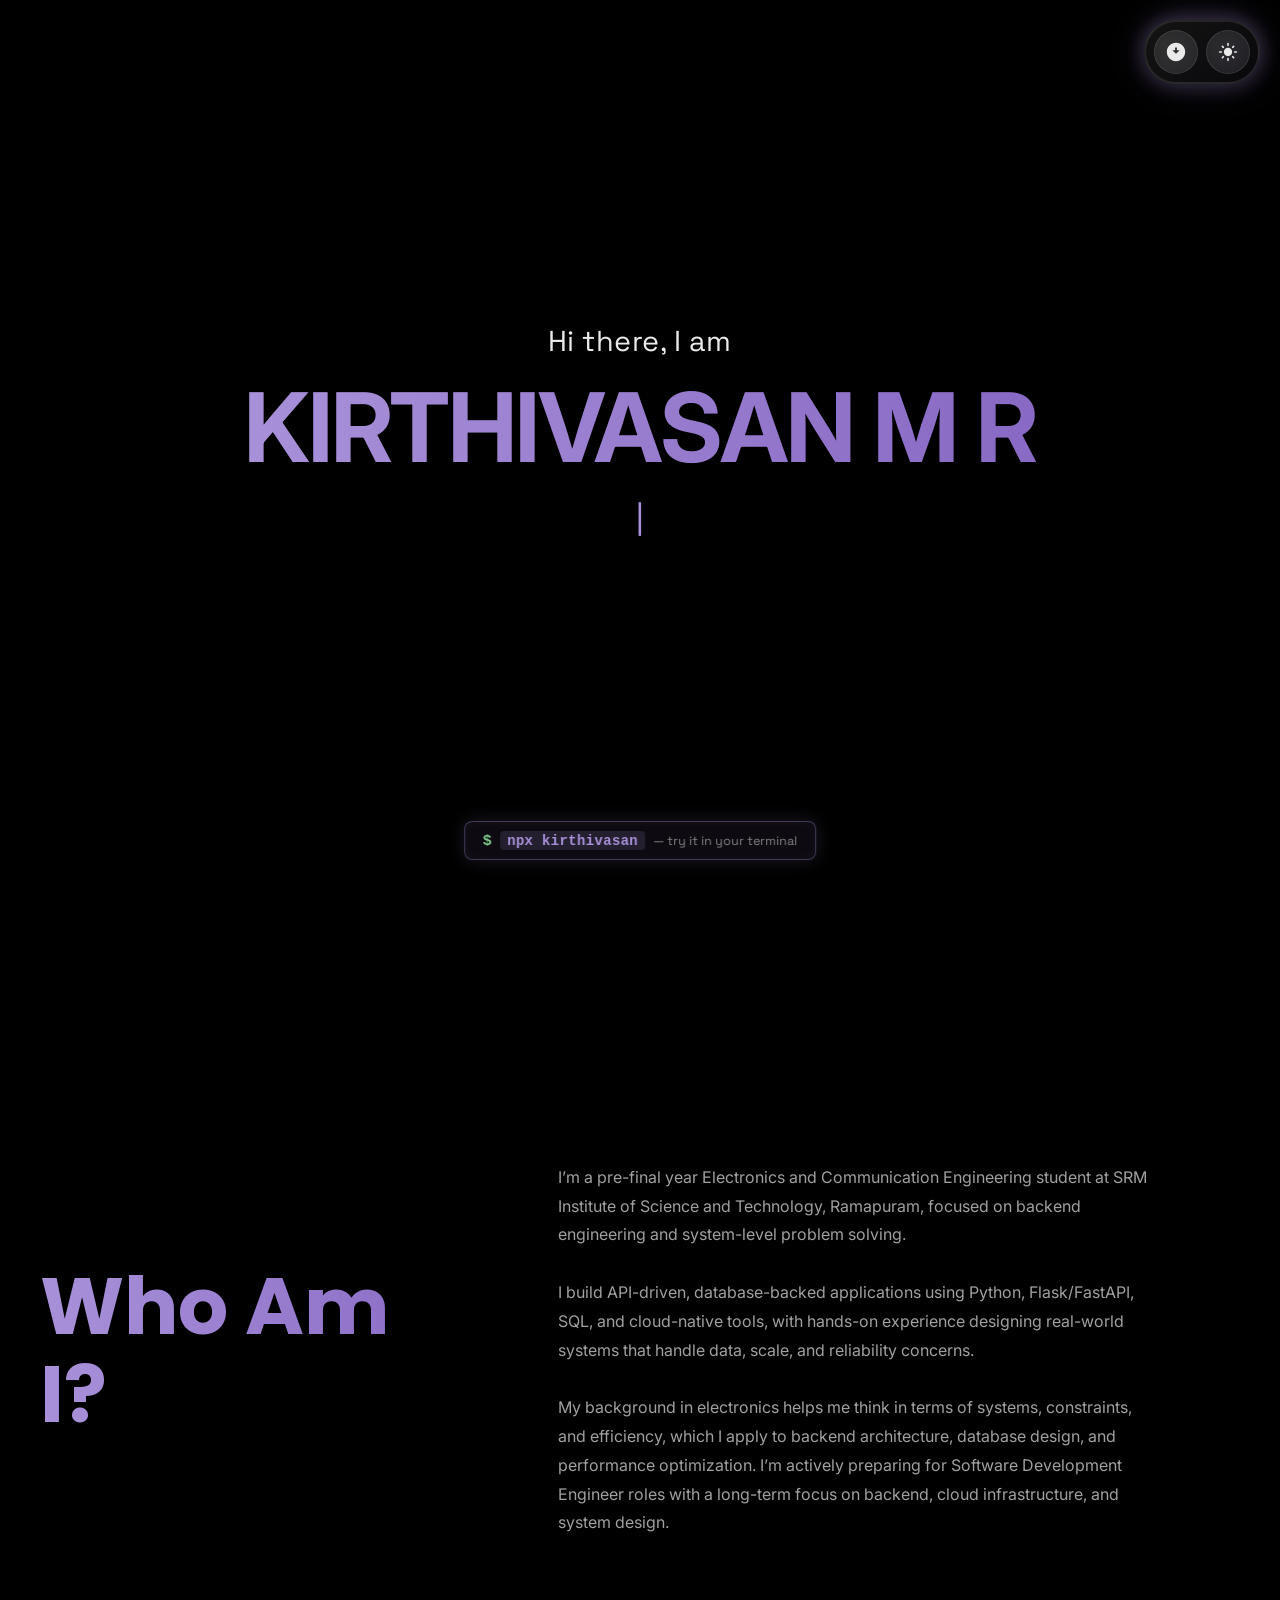
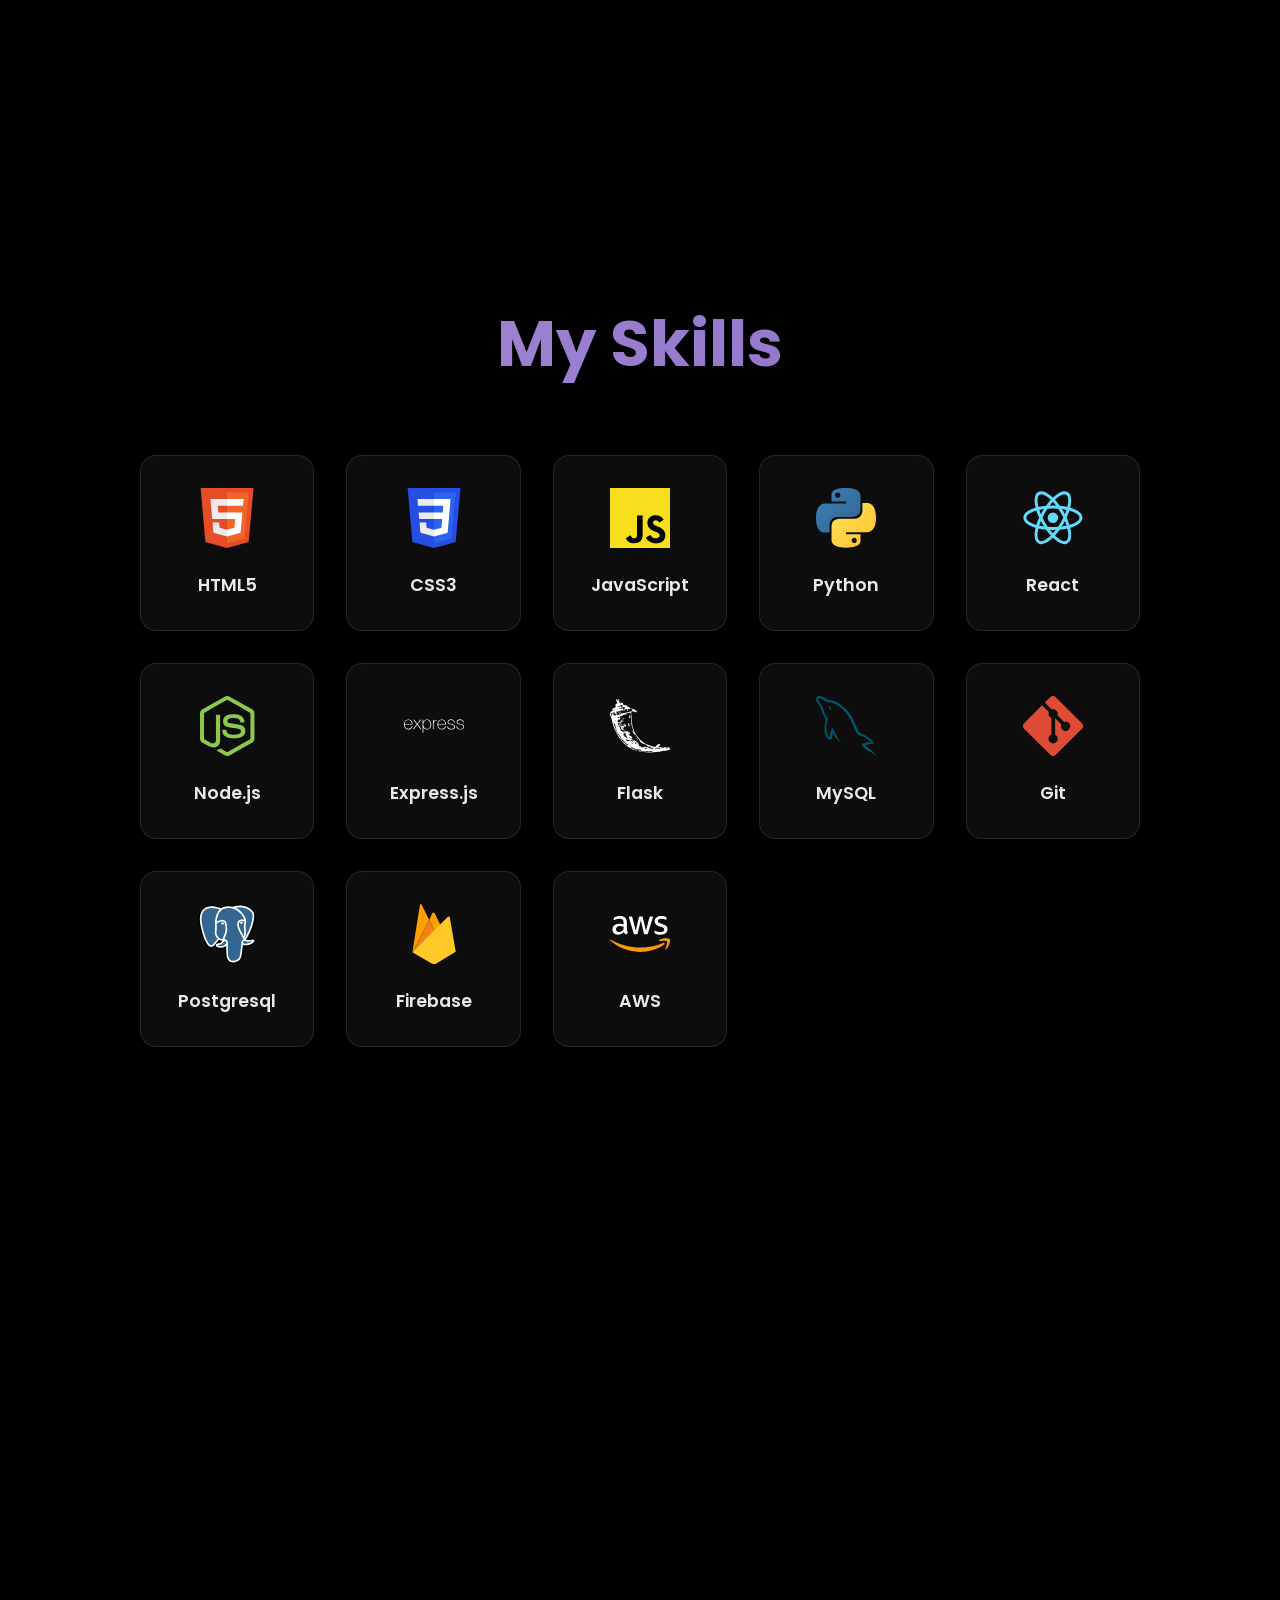
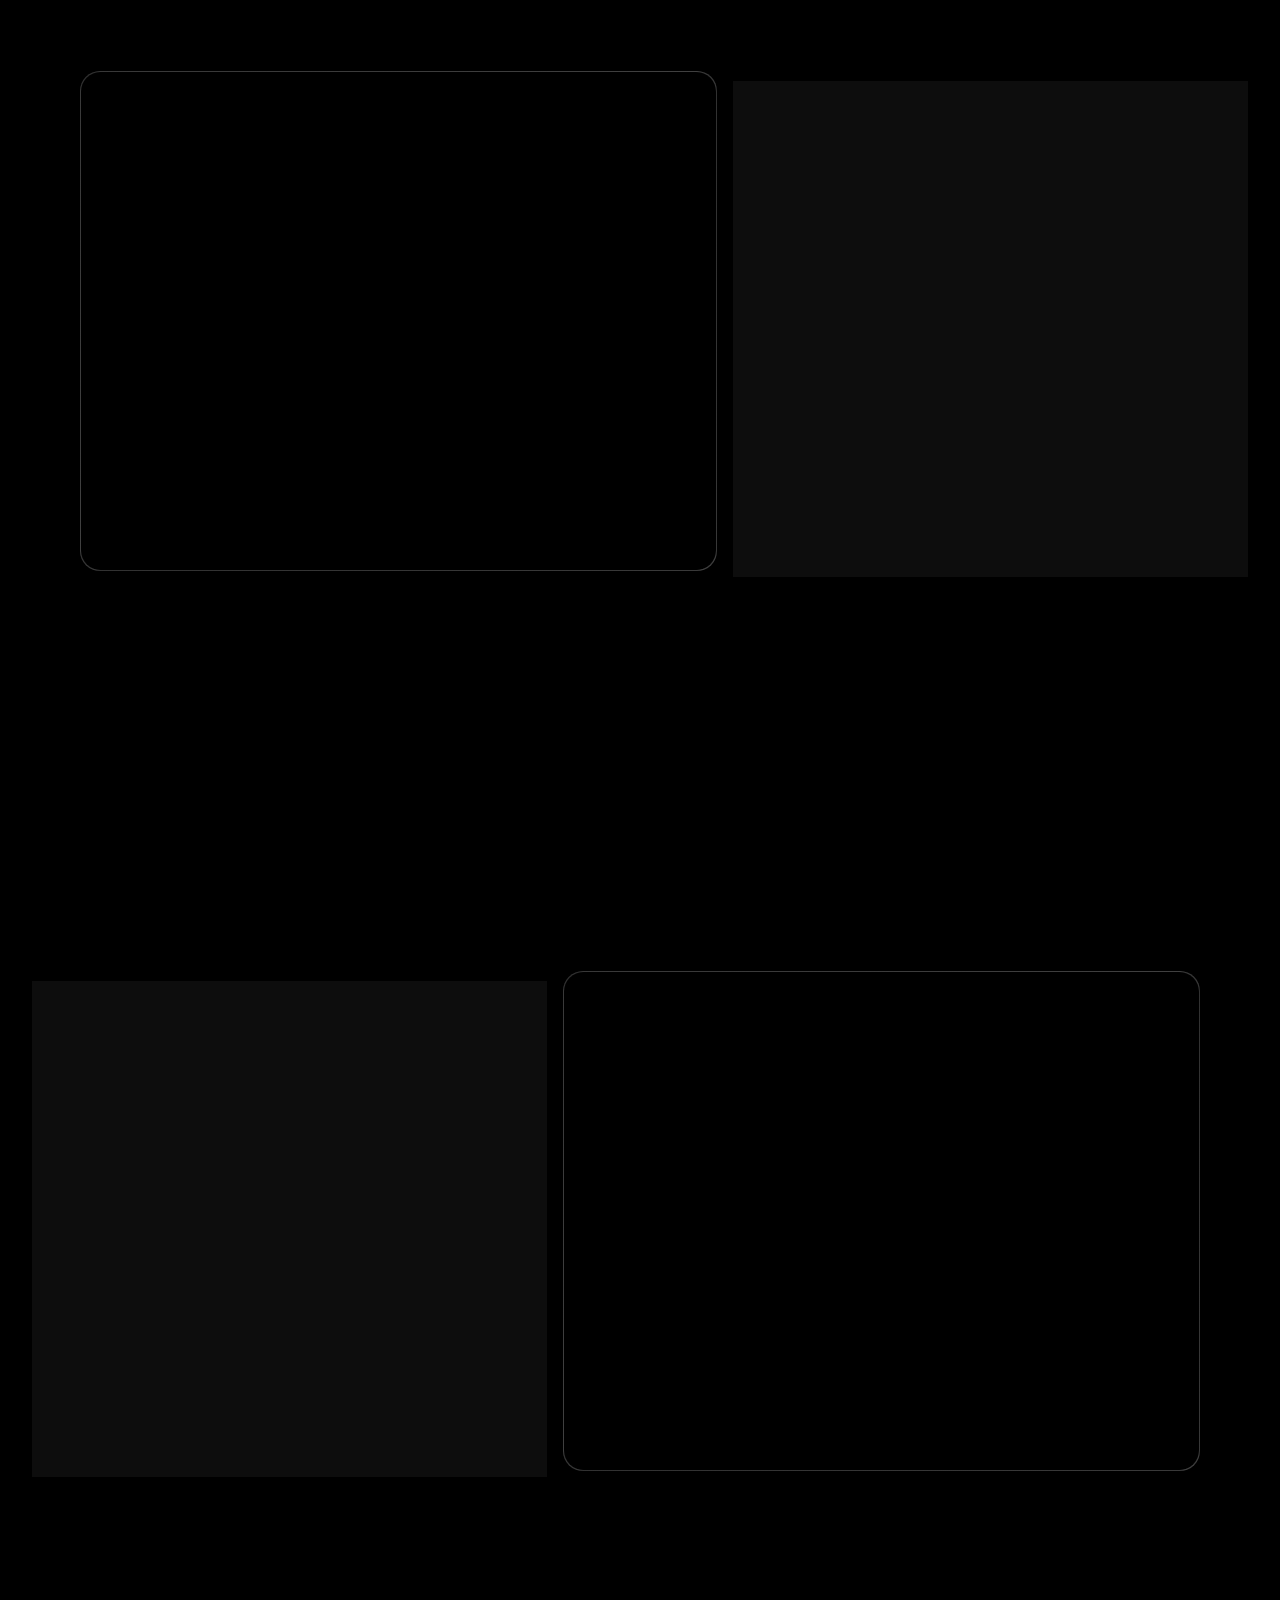
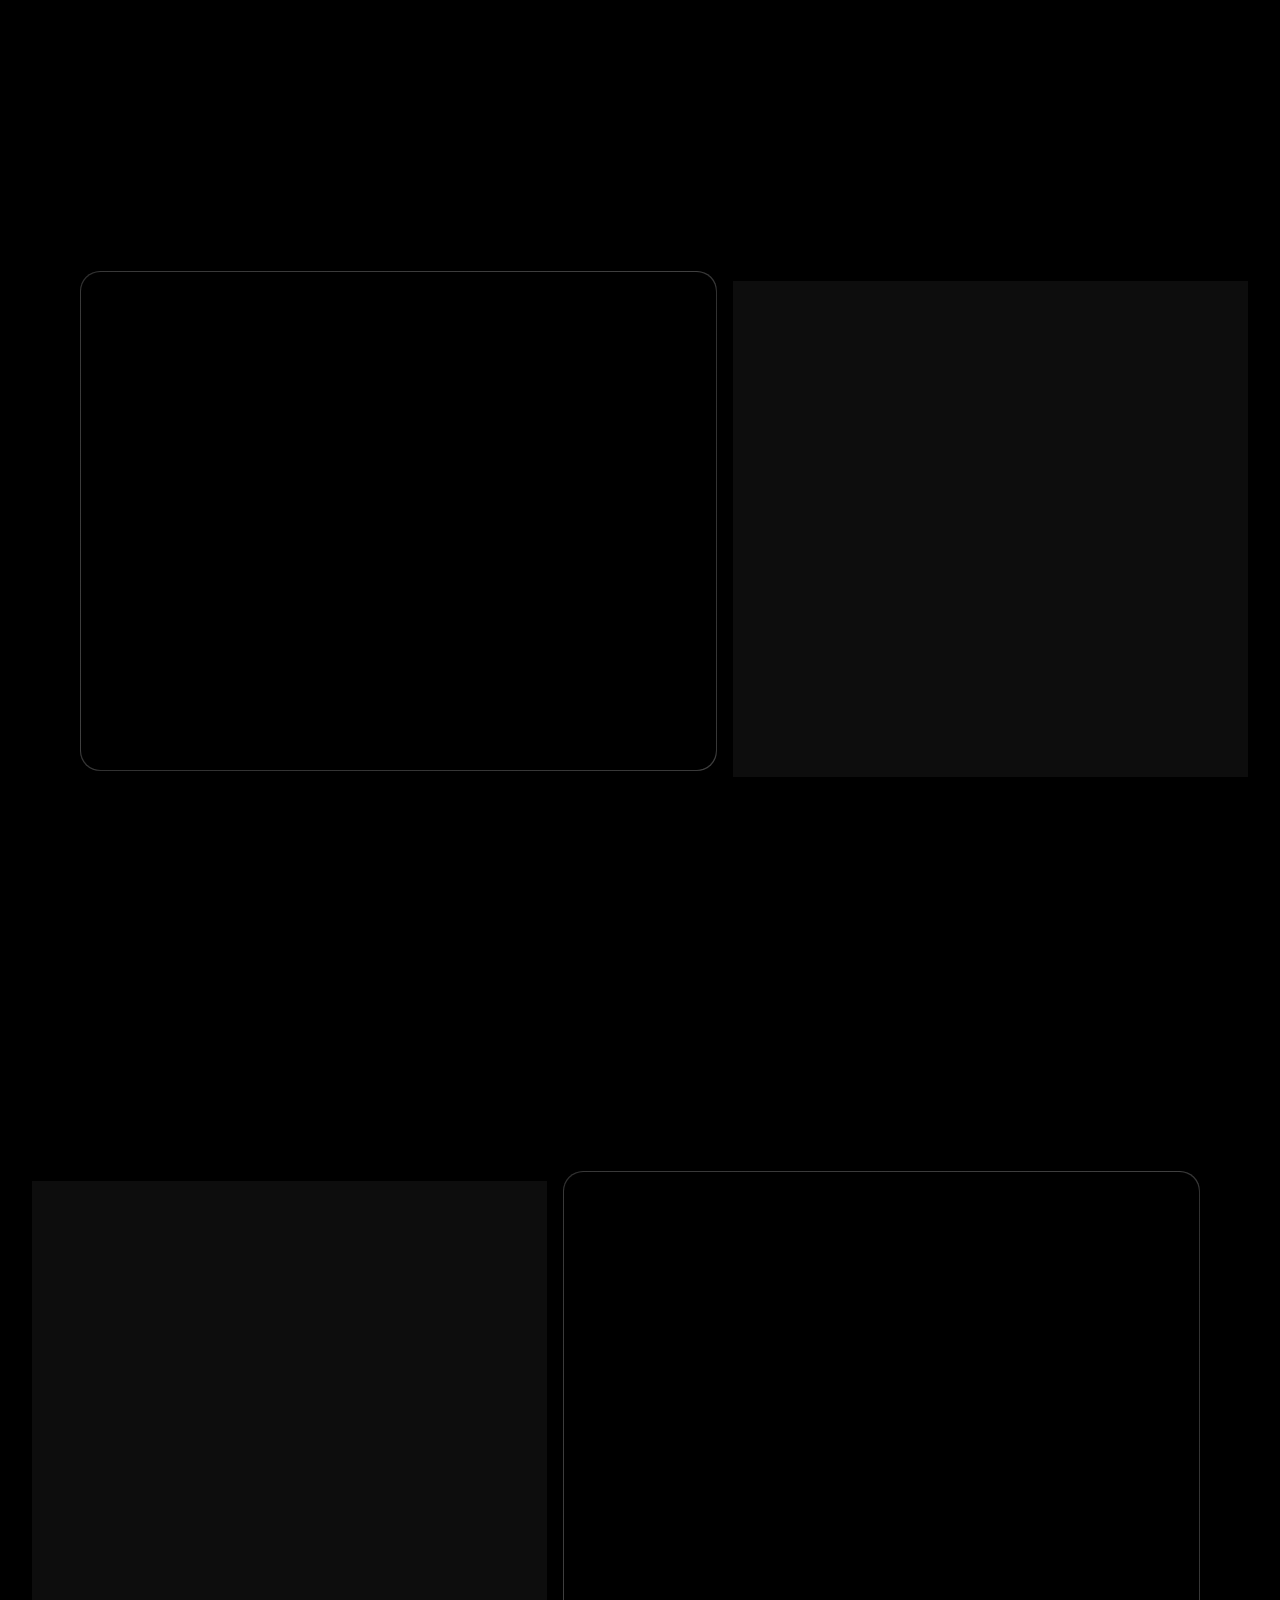
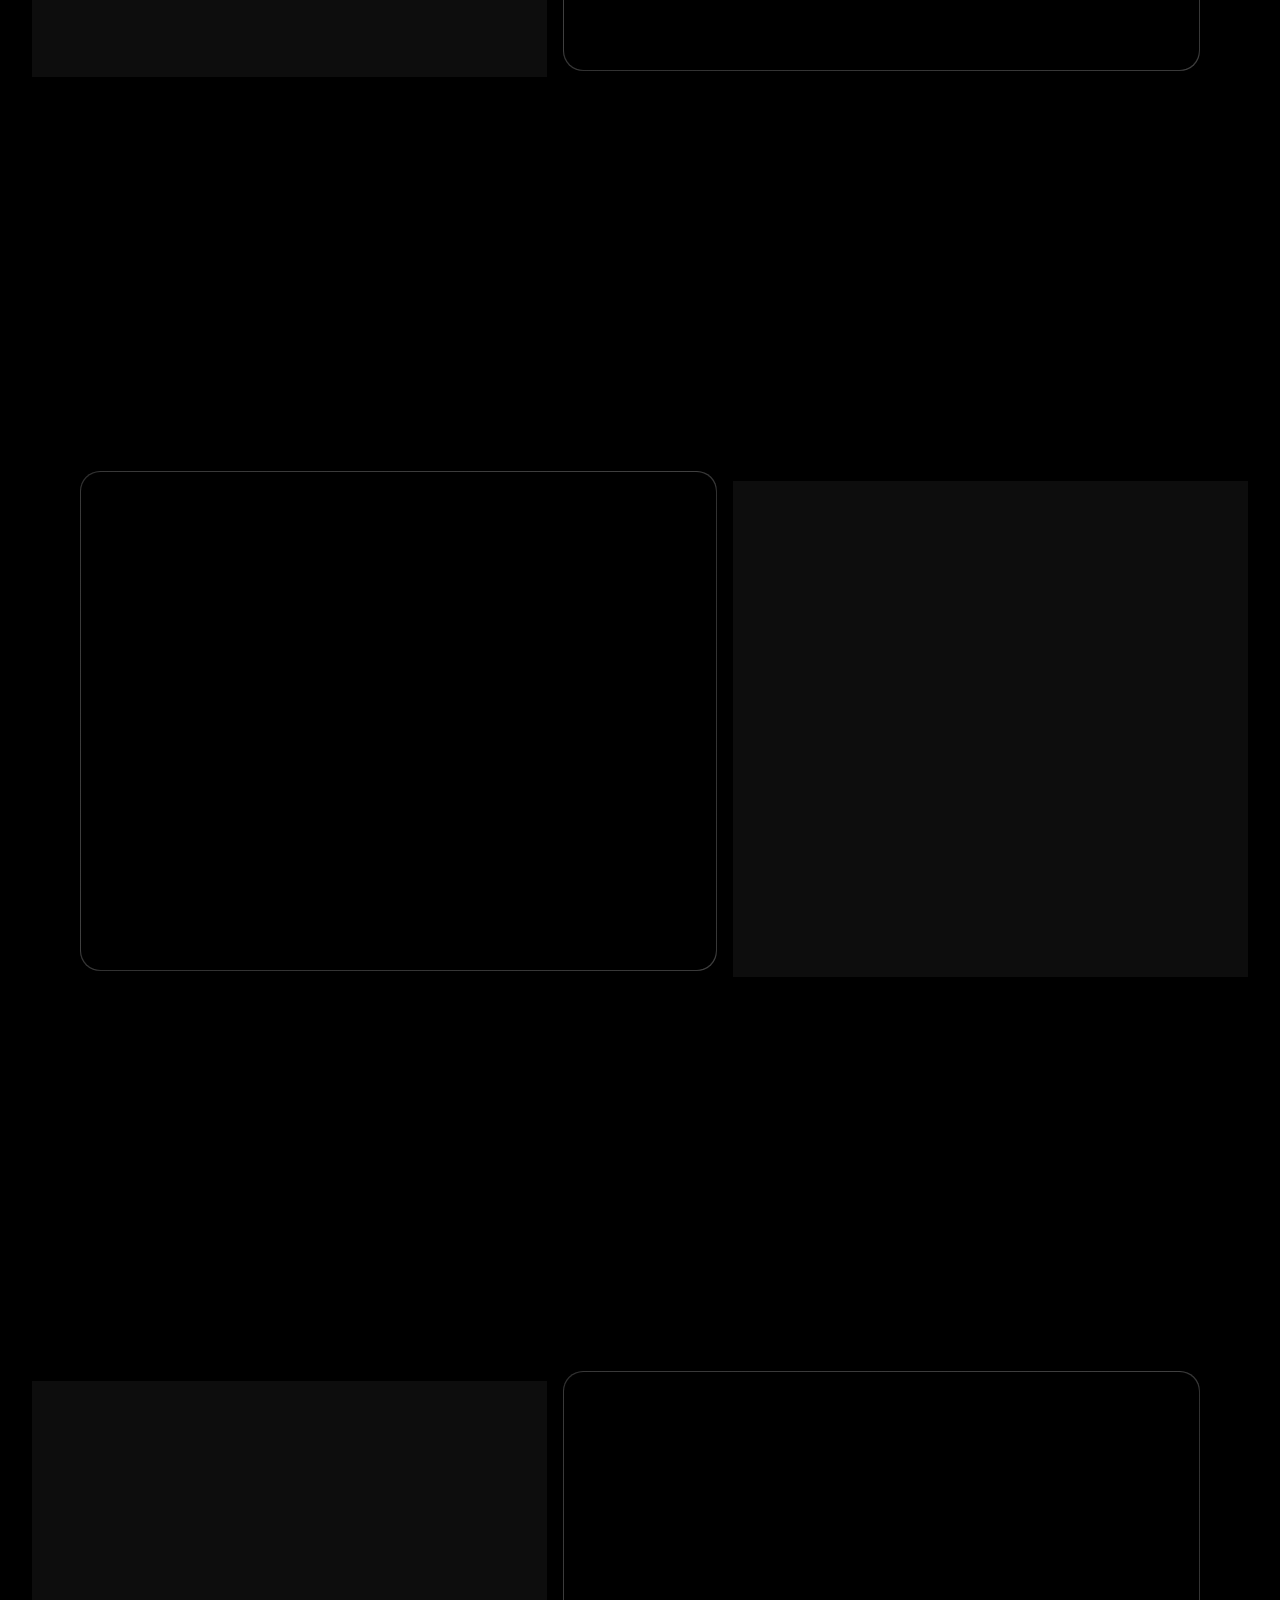
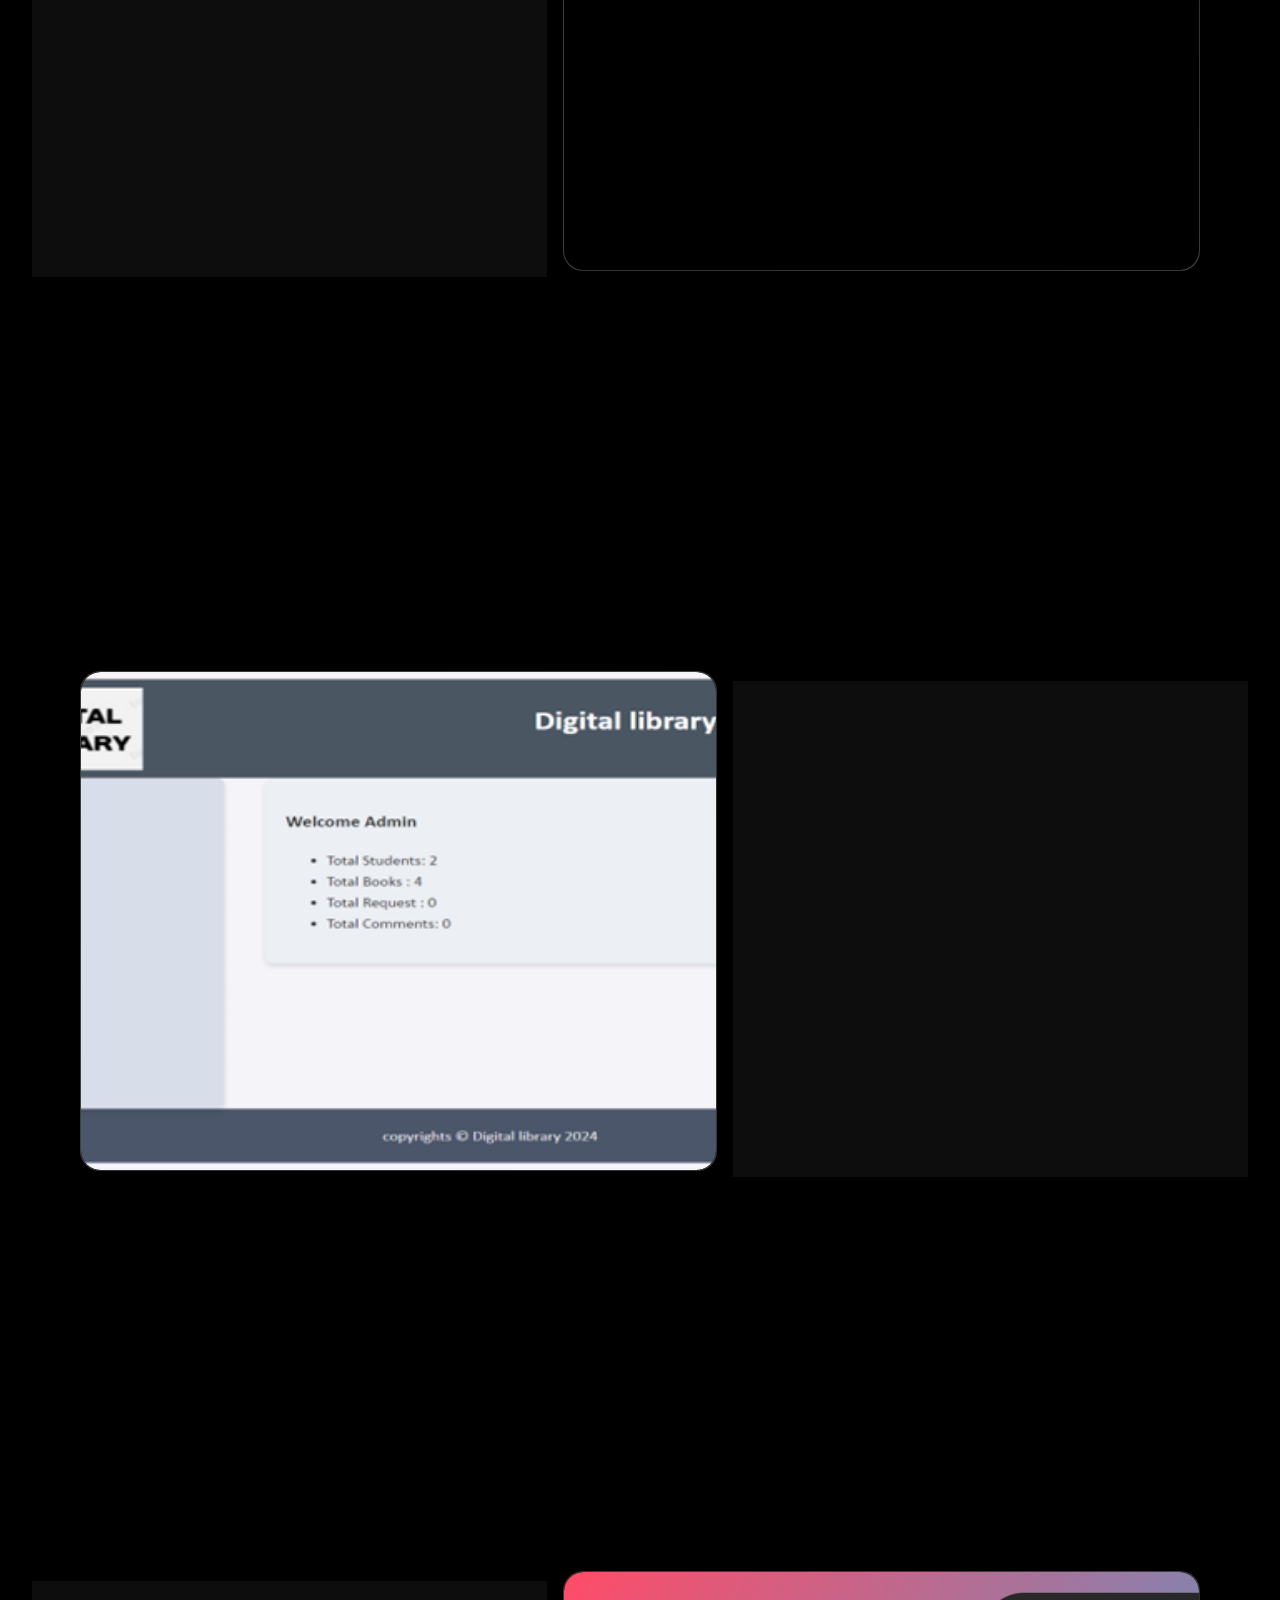
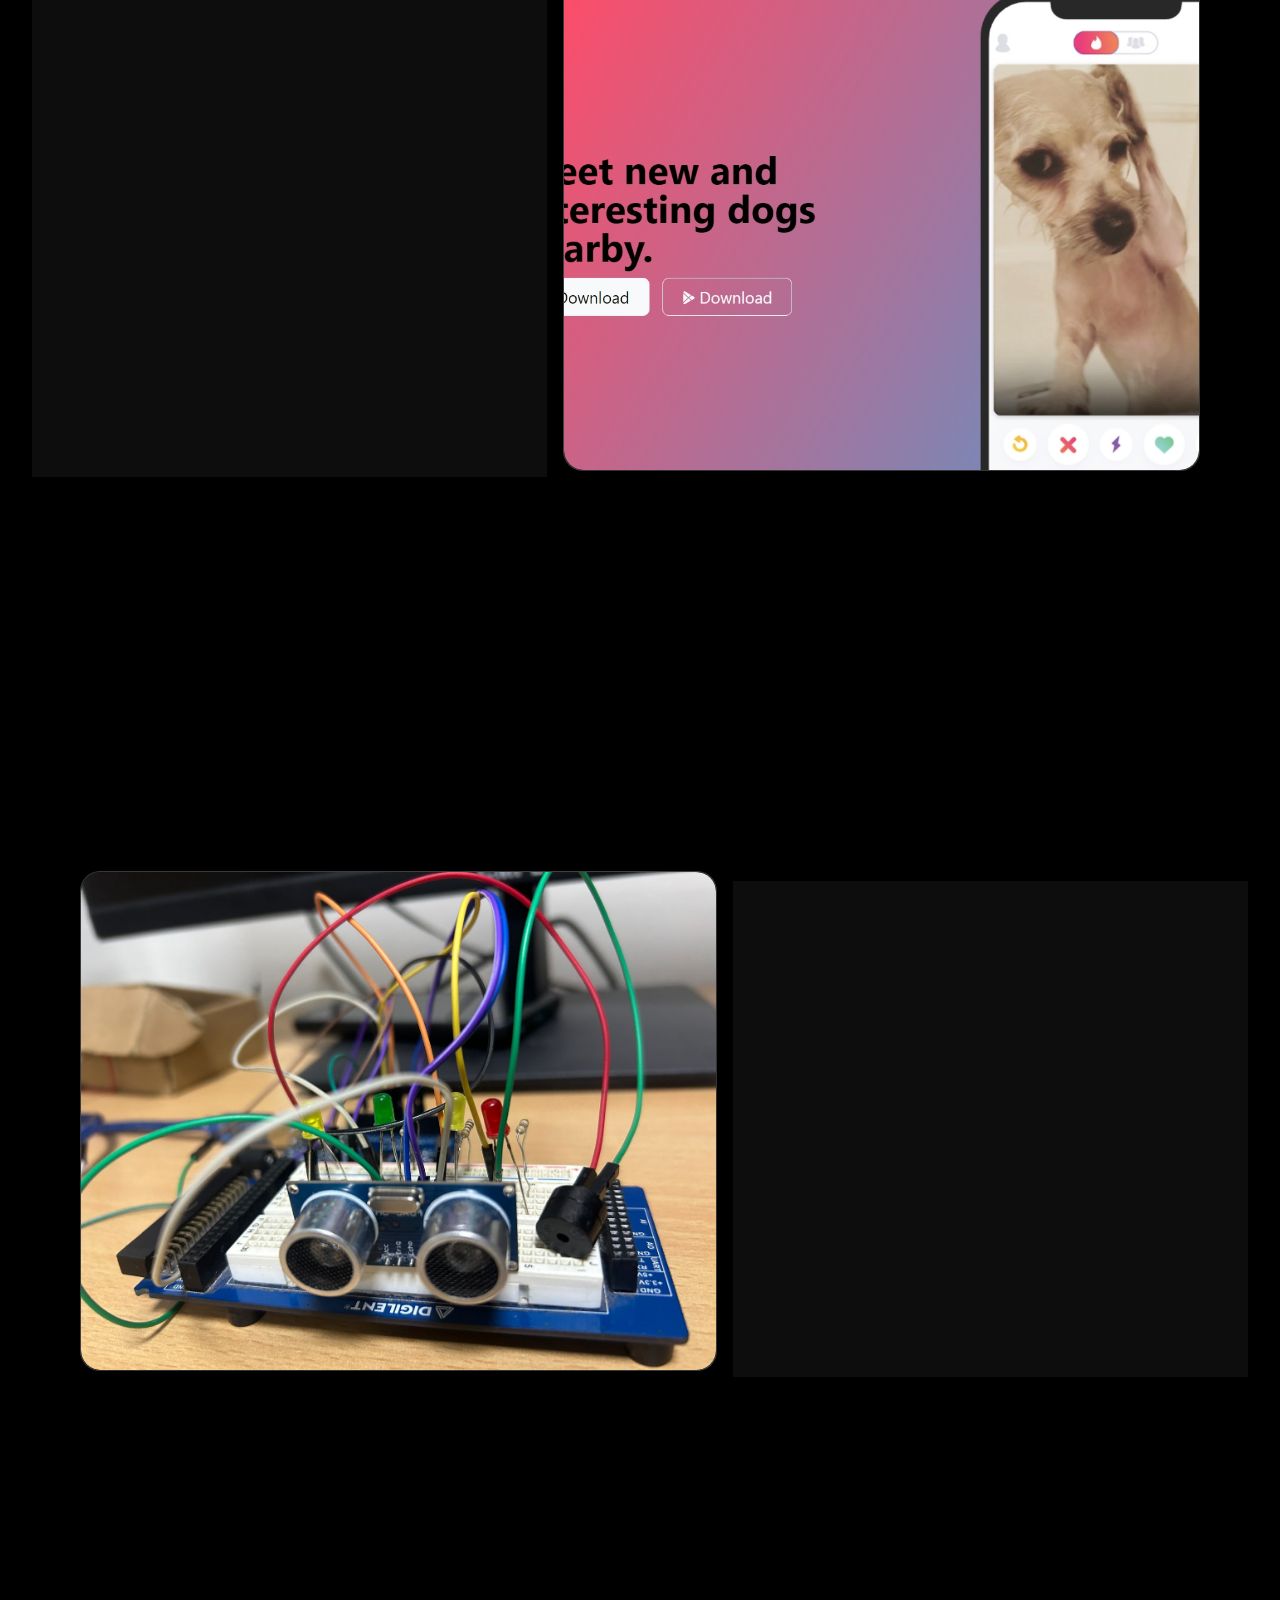
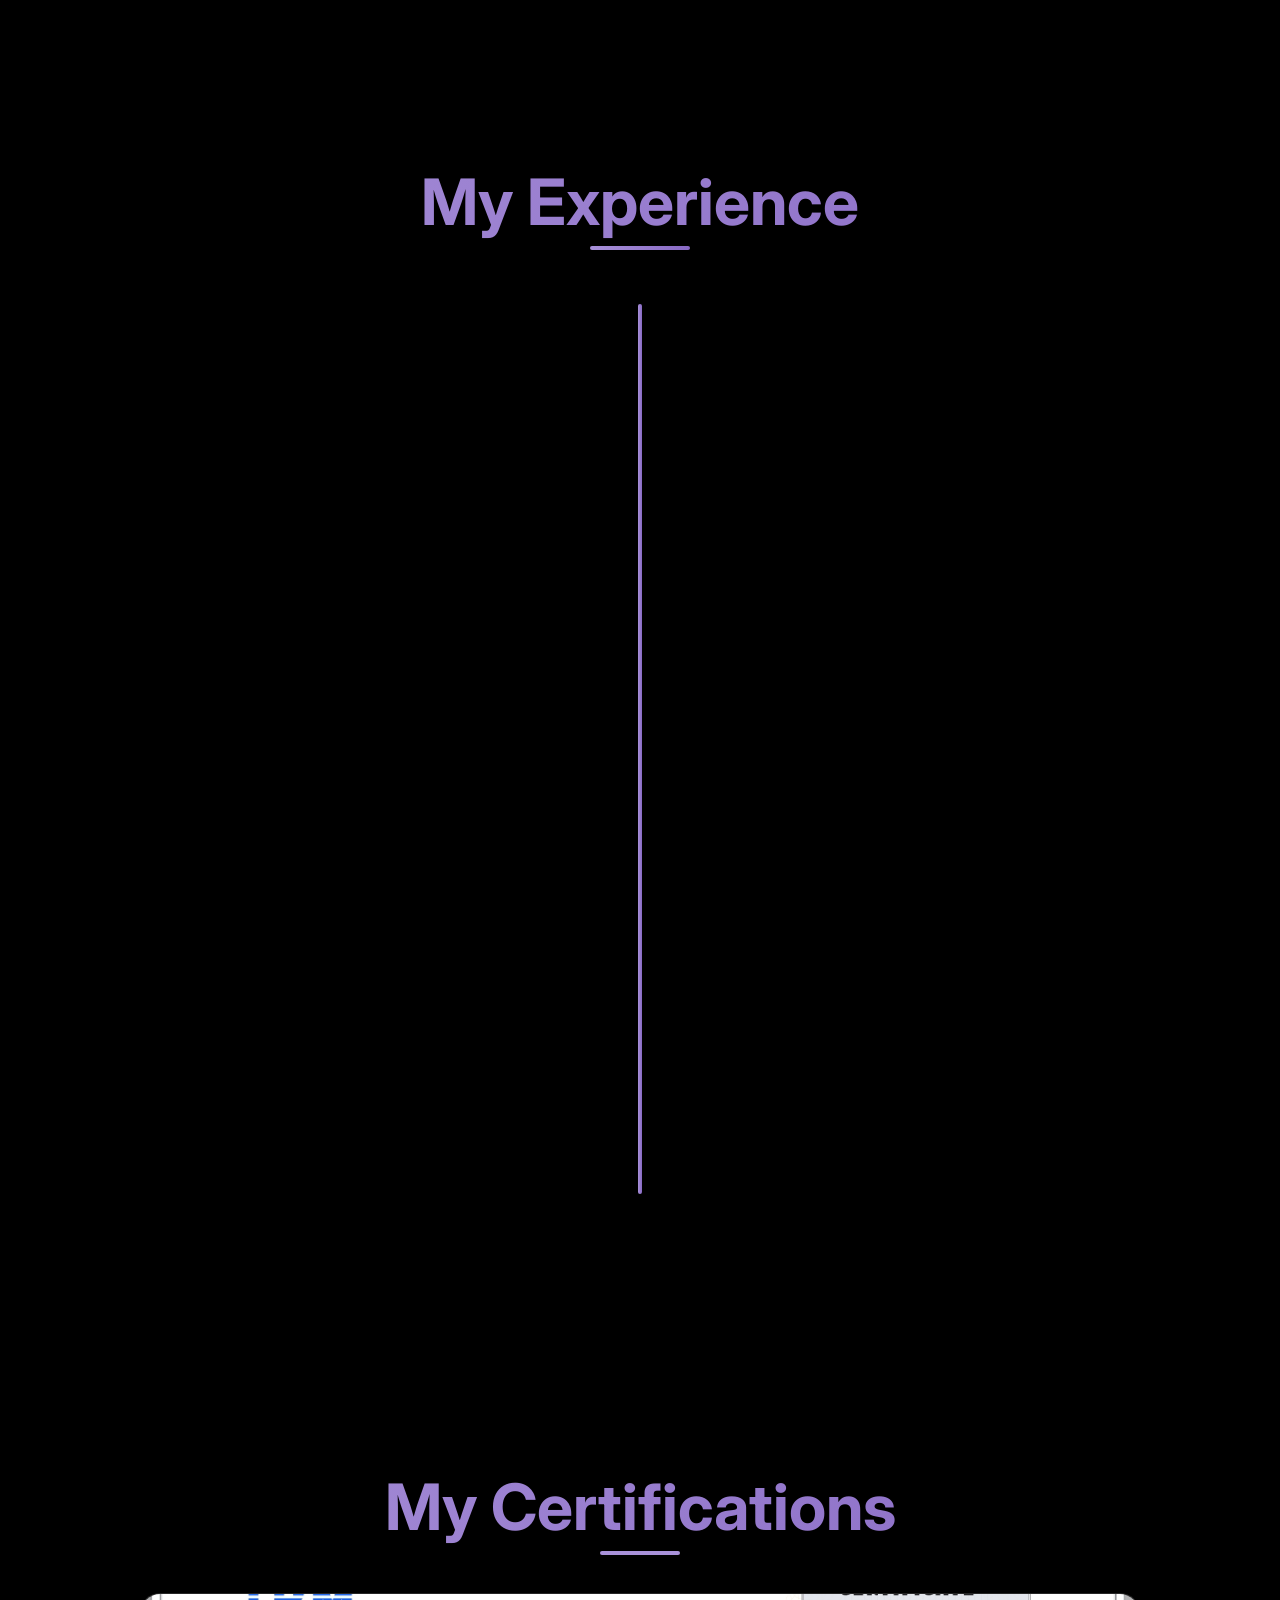
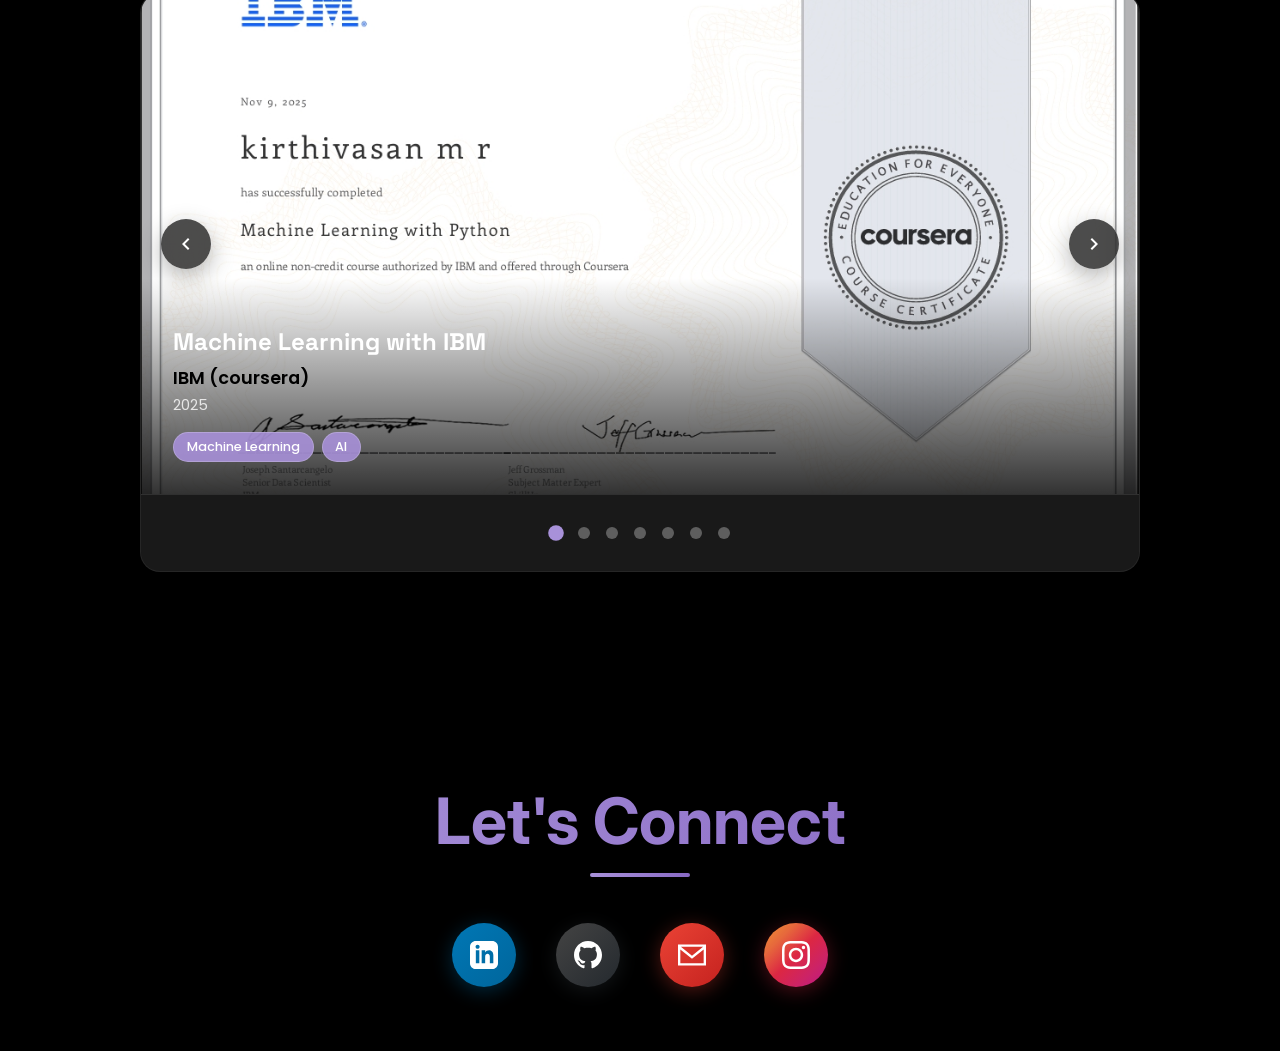
==== commit 7de032c1: "photos added" ====
--- a/index.html
+++ b/index.html
@@ -179,6 +179,25 @@
             <div class="projects-content">
                 <h2 class="projects-title">My Projects</h2>
                 <div class="projects-container">
+                     <div class="project-item">
+                        <div class="project-media">
+                  
+                            <video muted loop playsinline class="project-video">
+                                <source src="./assets/videos/MediConnect.mp4" type="video/mp4">
+                                <img src="" alt="New Project Fallback" class="video-fallback">
+                            </video>
+                        </div>
+                        <div class="project-info">`
+                            <h3 class="project-name">Invadr</h3>
+                            <p class="project-desc">AI-powered telemedicine app where users can type or speak their symptoms, get an instant health check with risk level, find nearby doctors, and book appointments. Built in 24hrs for VIT Hackathon.</p>
+                            <div class="project-tech">
+                                <span class="tech-tag">HTML</span>
+                                <span class="tech-tag">TailWindCSS</span>
+                                <span class="tech-tag">JavaScript</span>
+                            </div>
+                            <a href="https://github.com/kirthivasanr/VIT-hack-mediconnect" target="_blank" class="view-code-btn">View Code</a>
+                        </div>
+                    </div>
                     <div class="project-item">
                         <div class="project-media">
                             <video muted loop playsinline class="project-video">
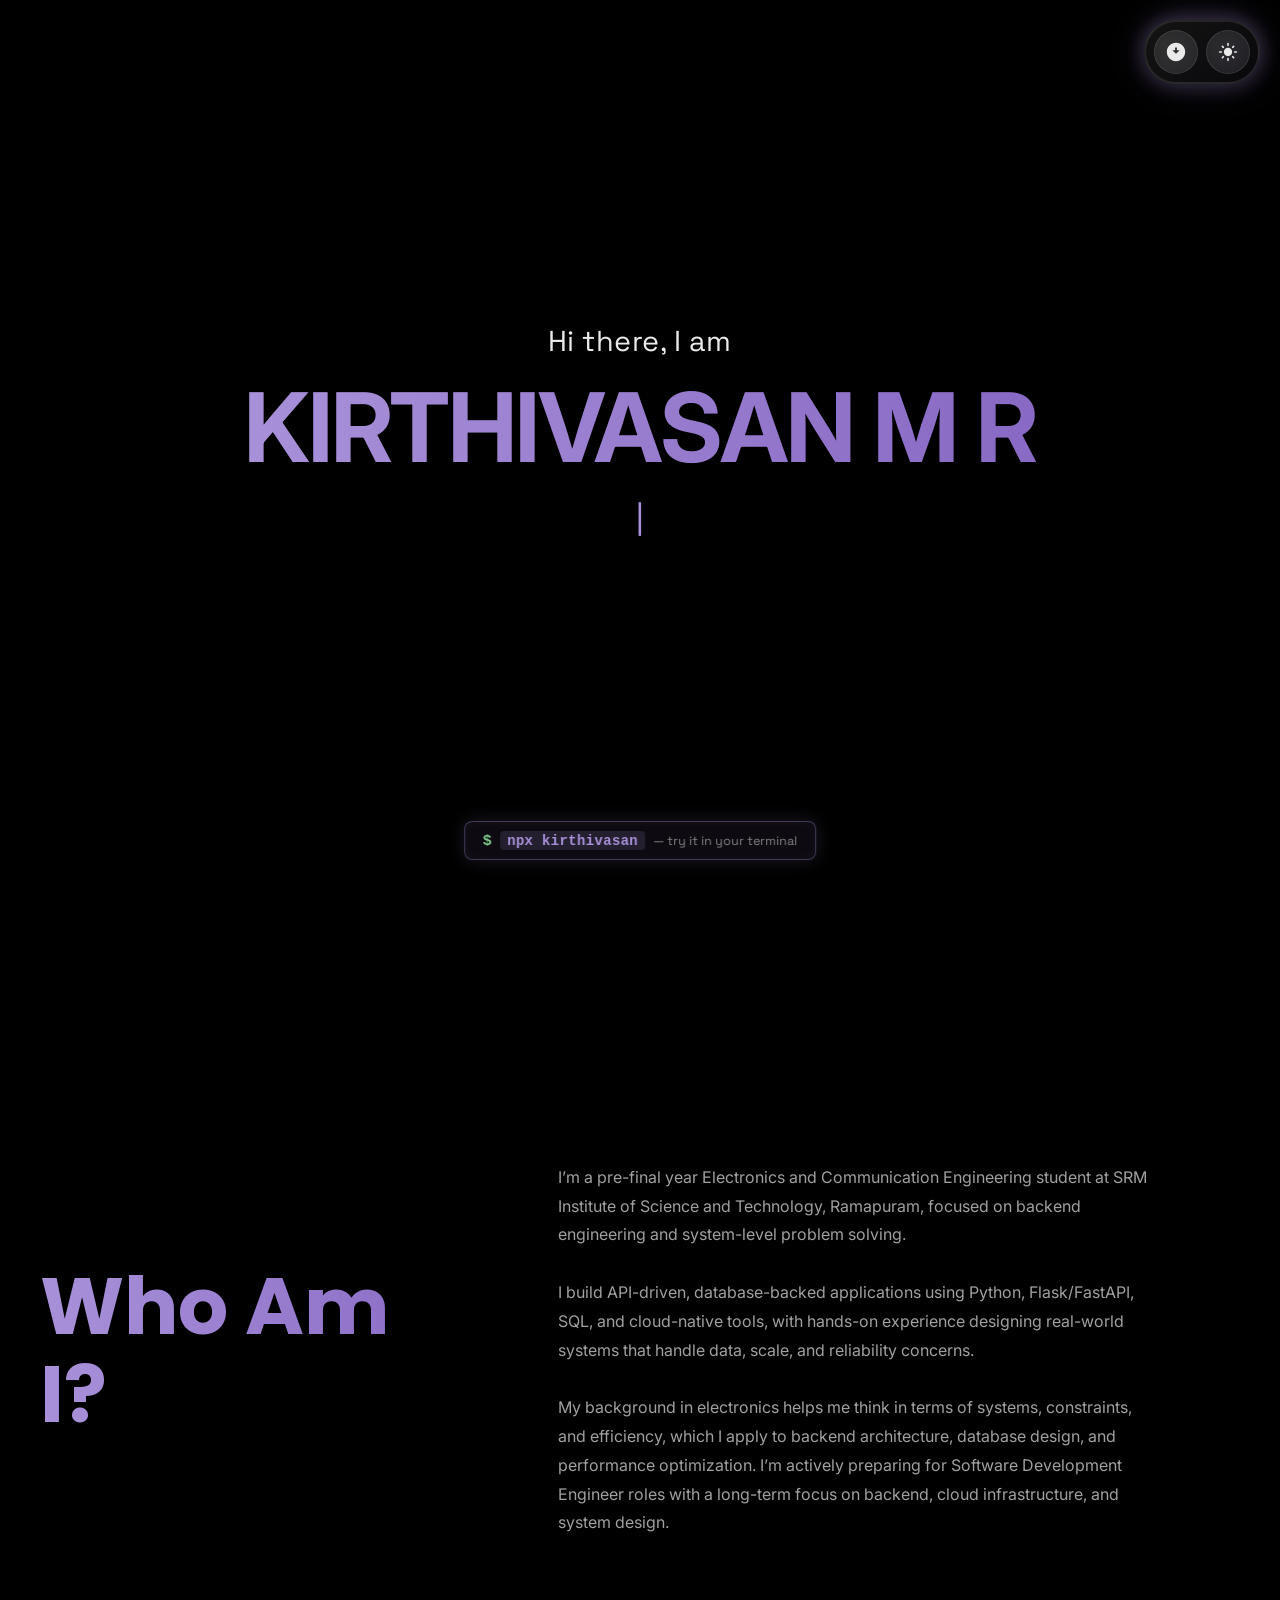
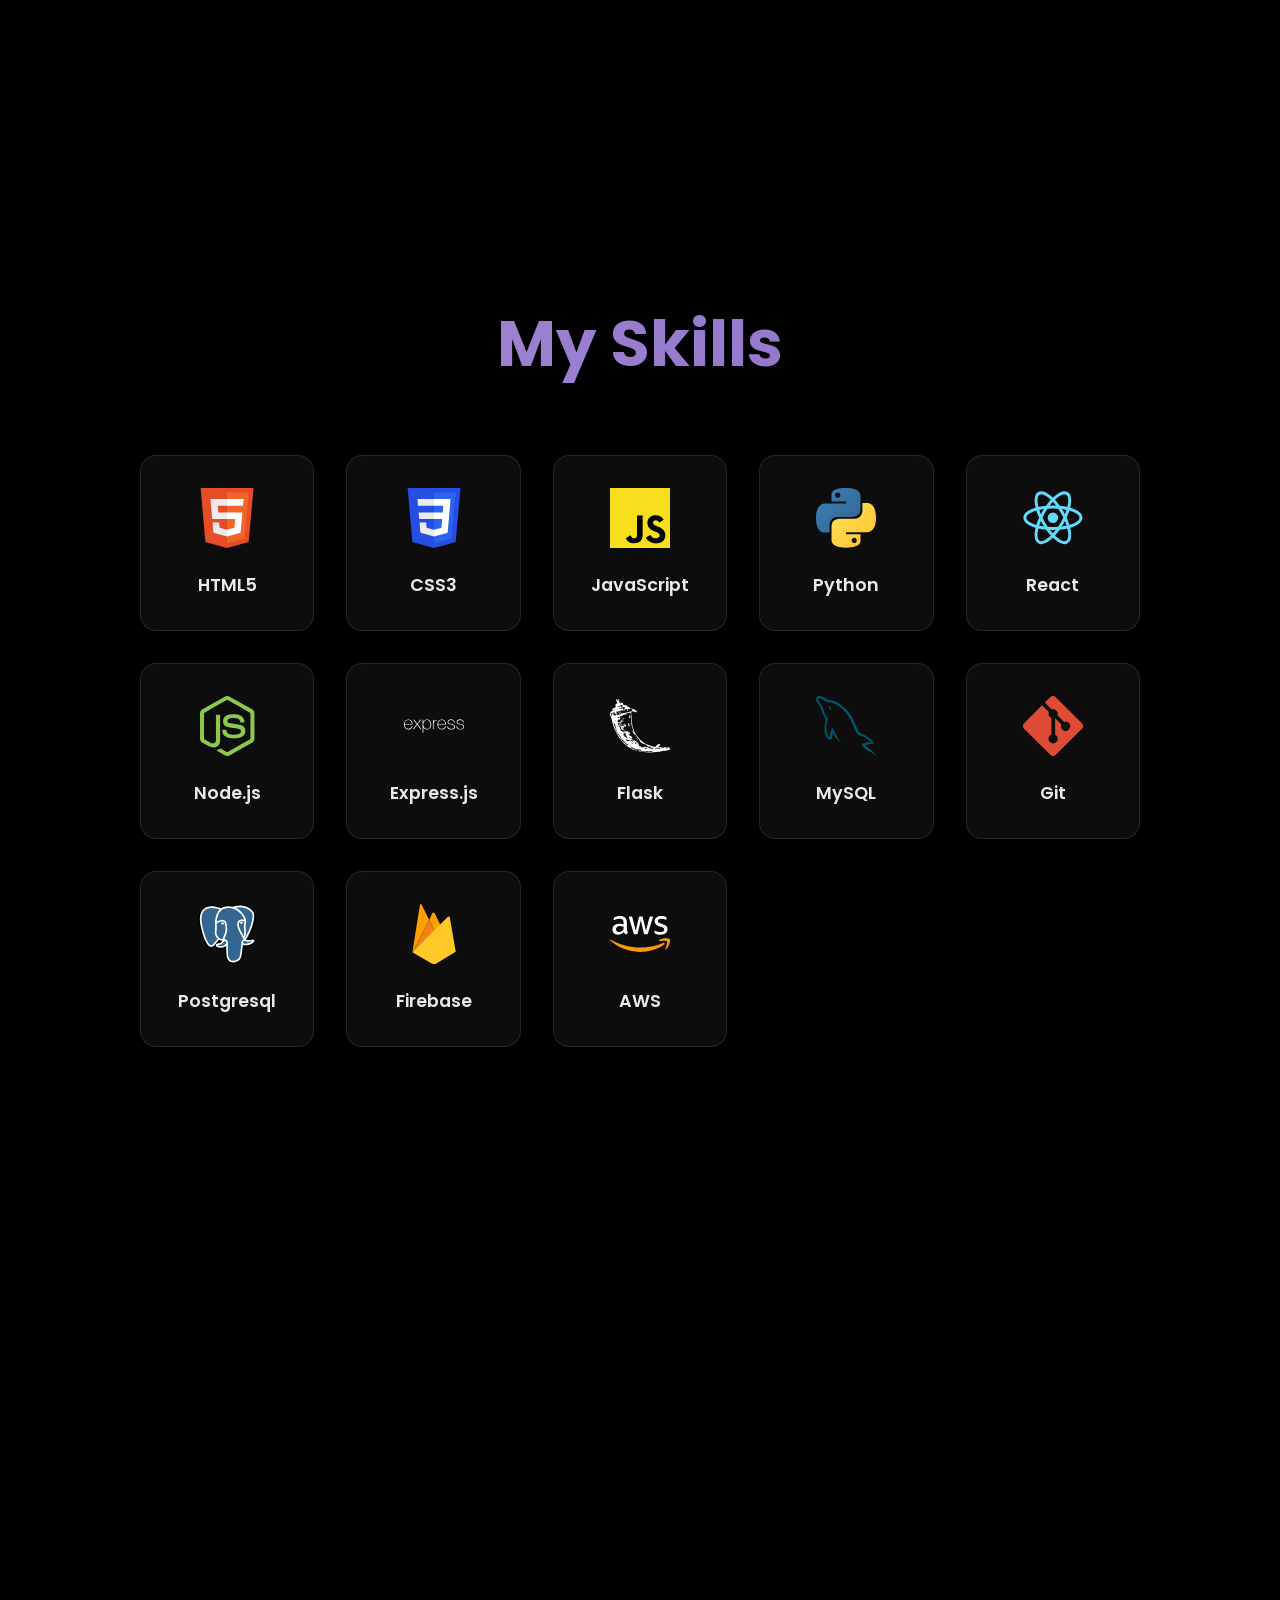
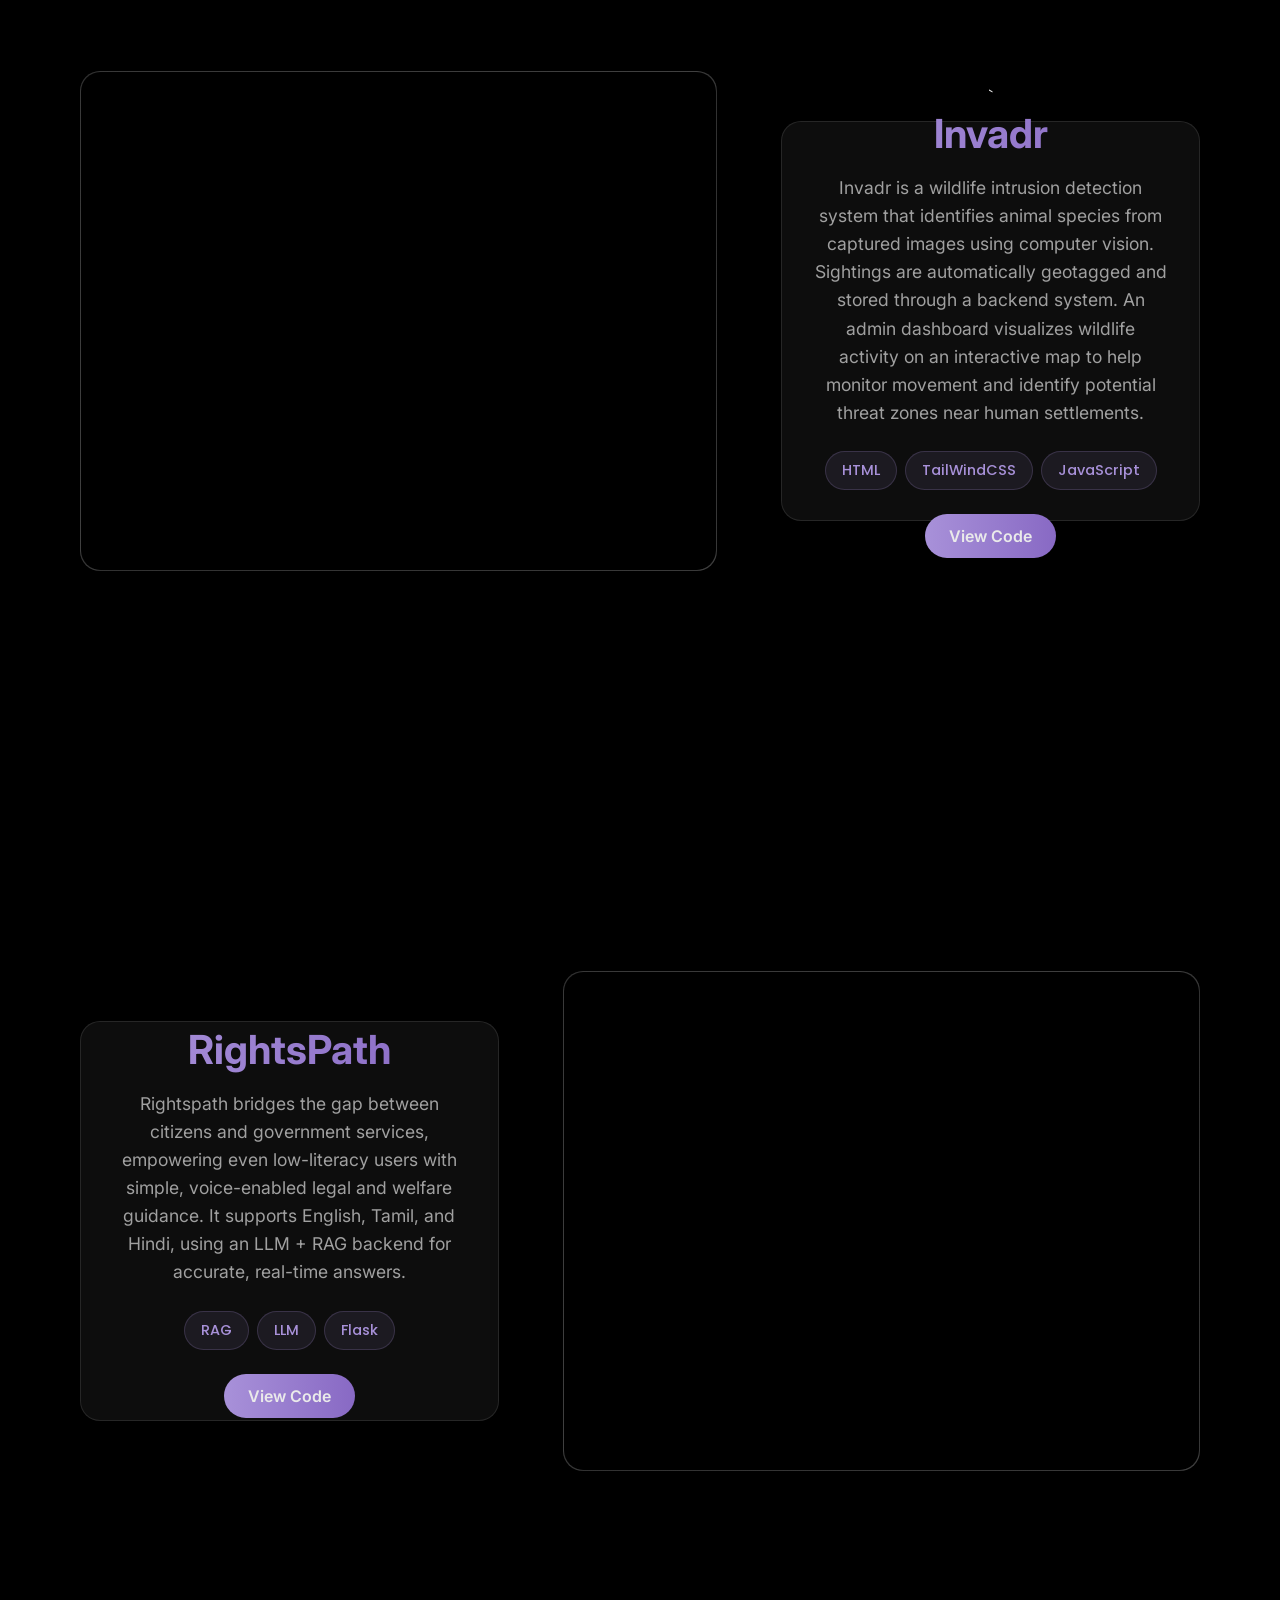
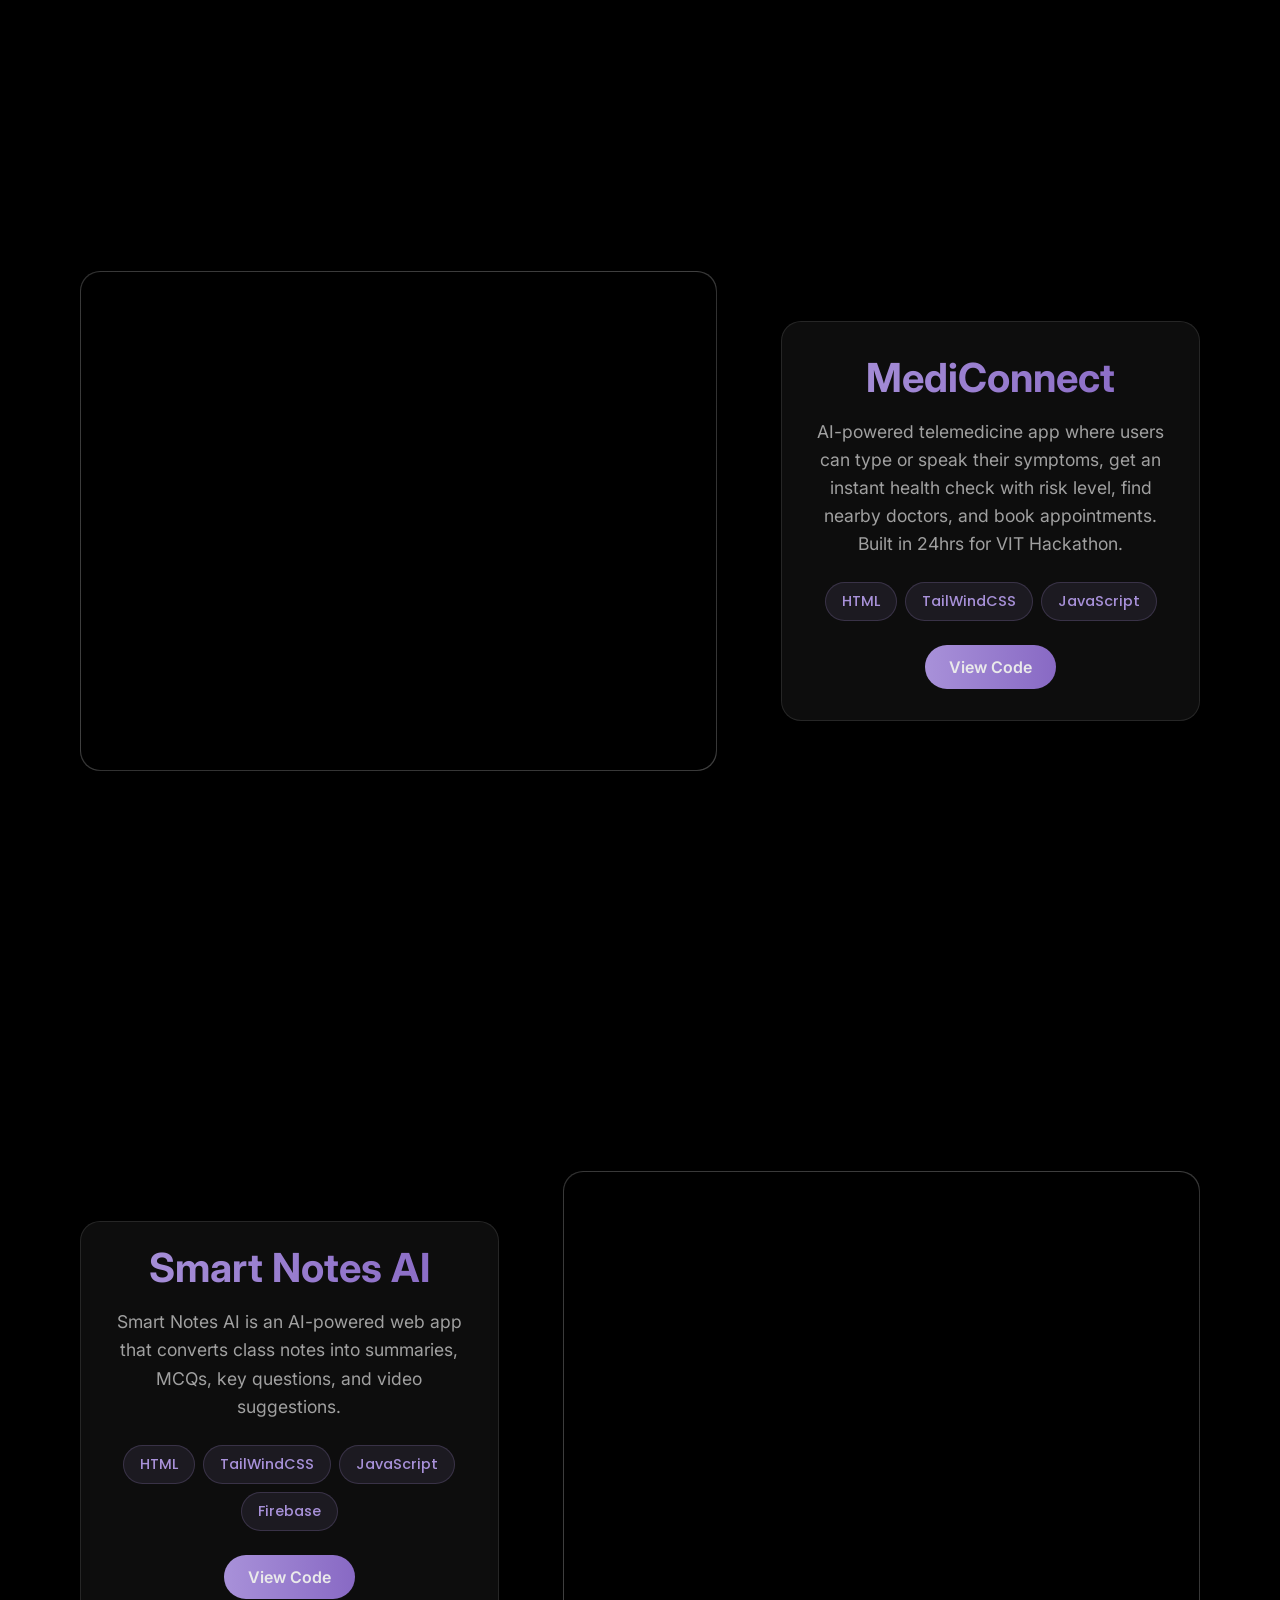
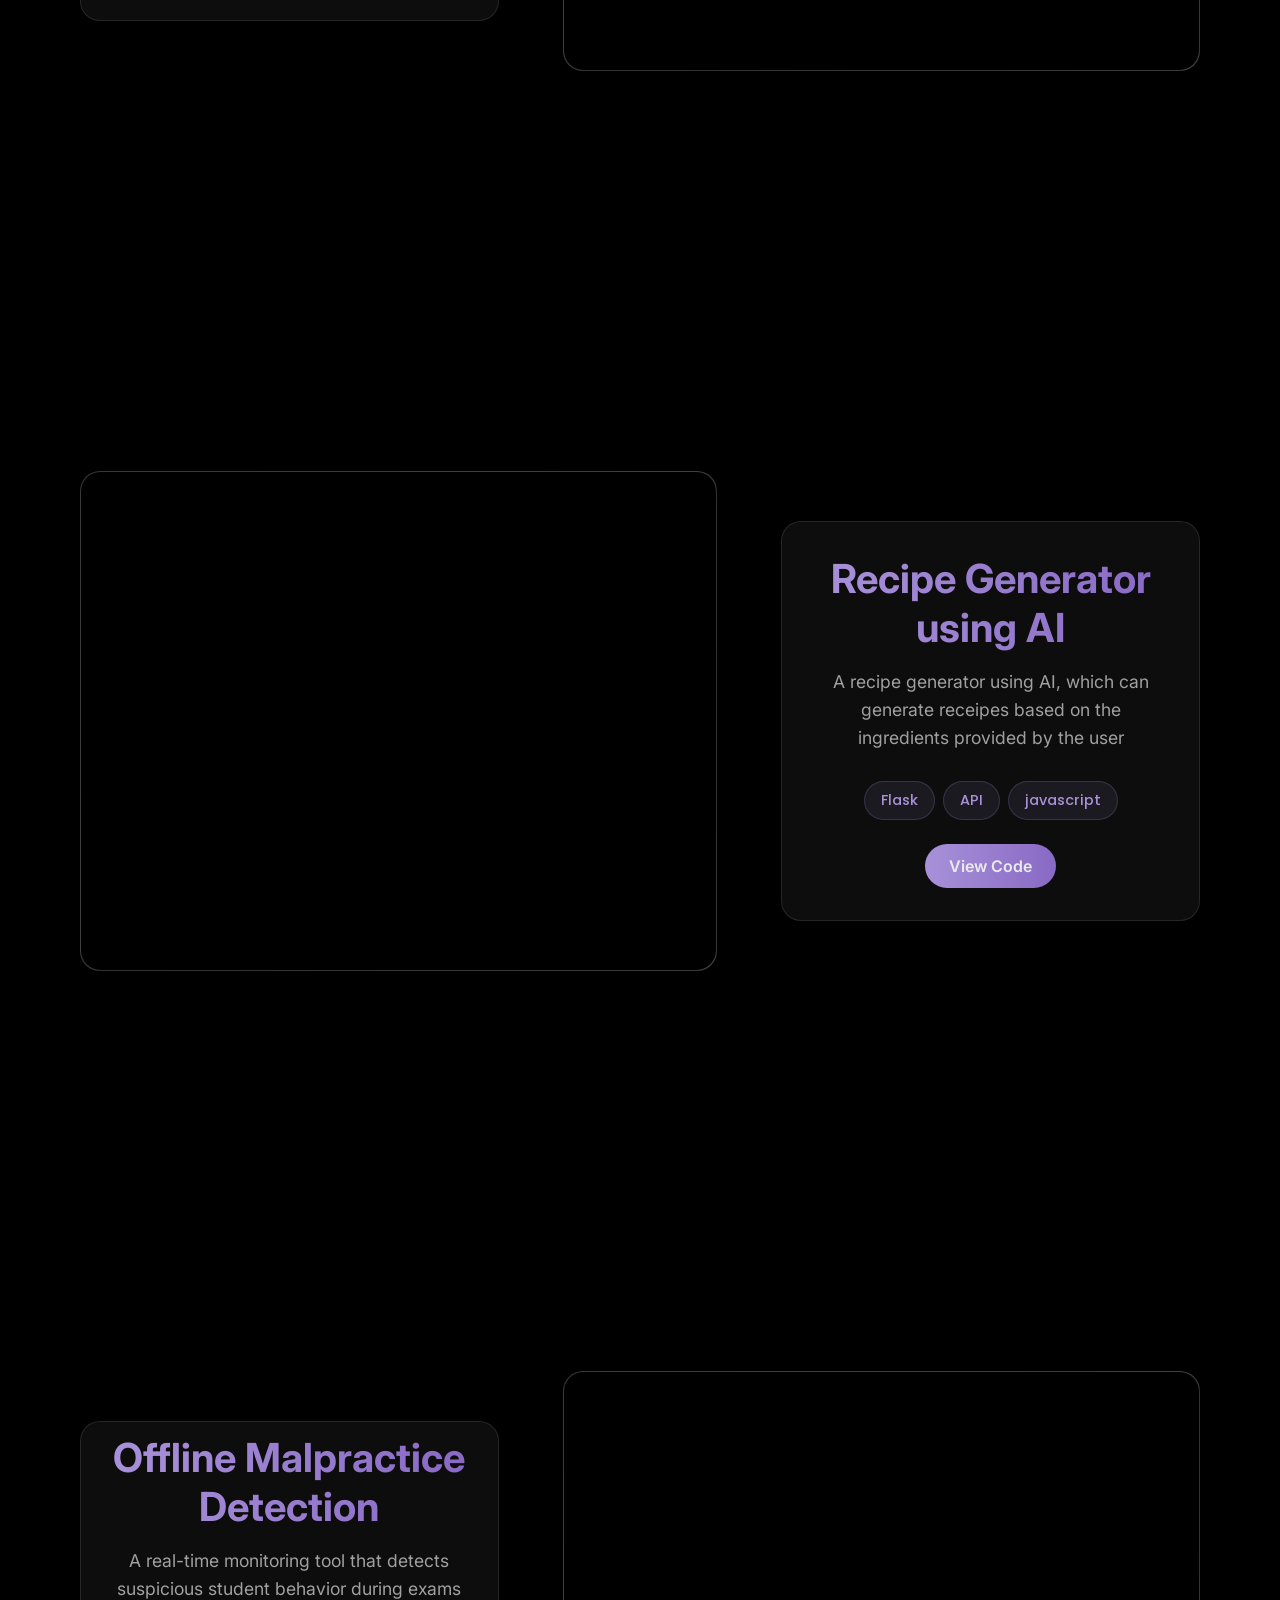
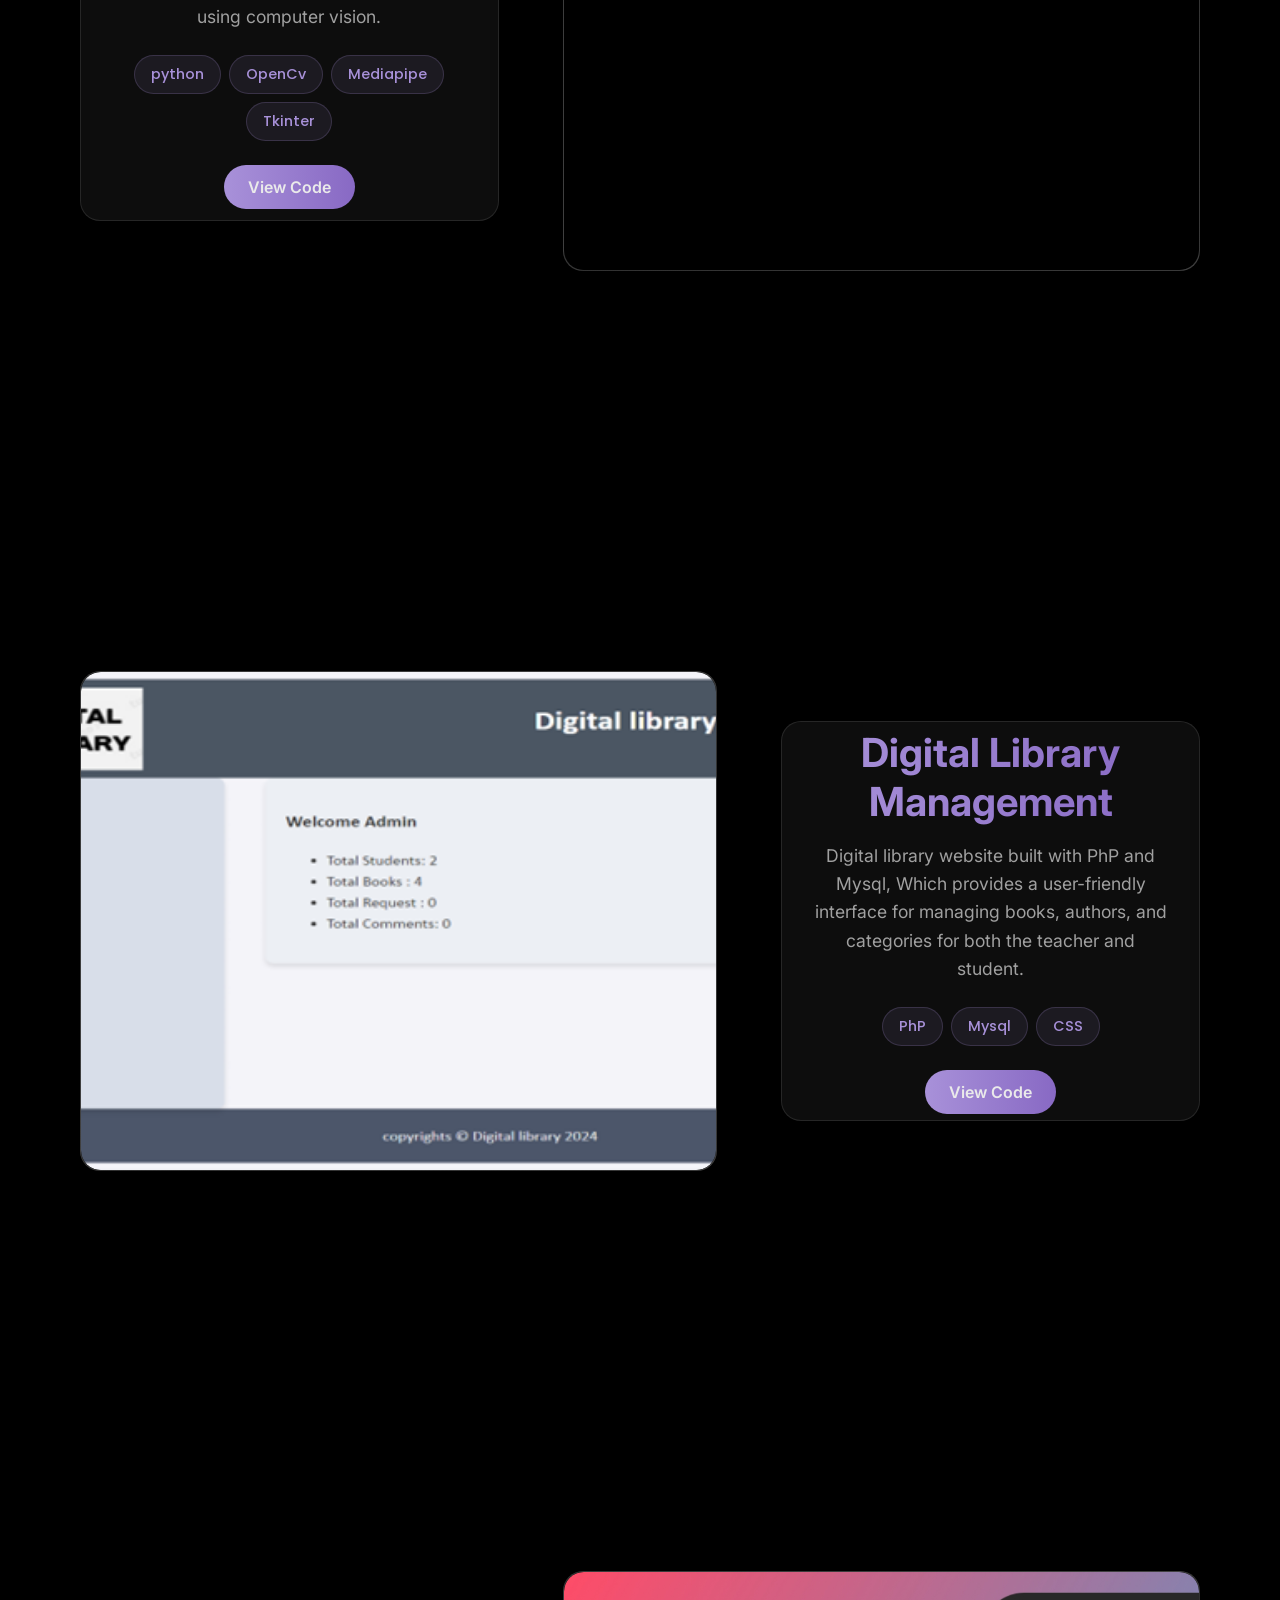
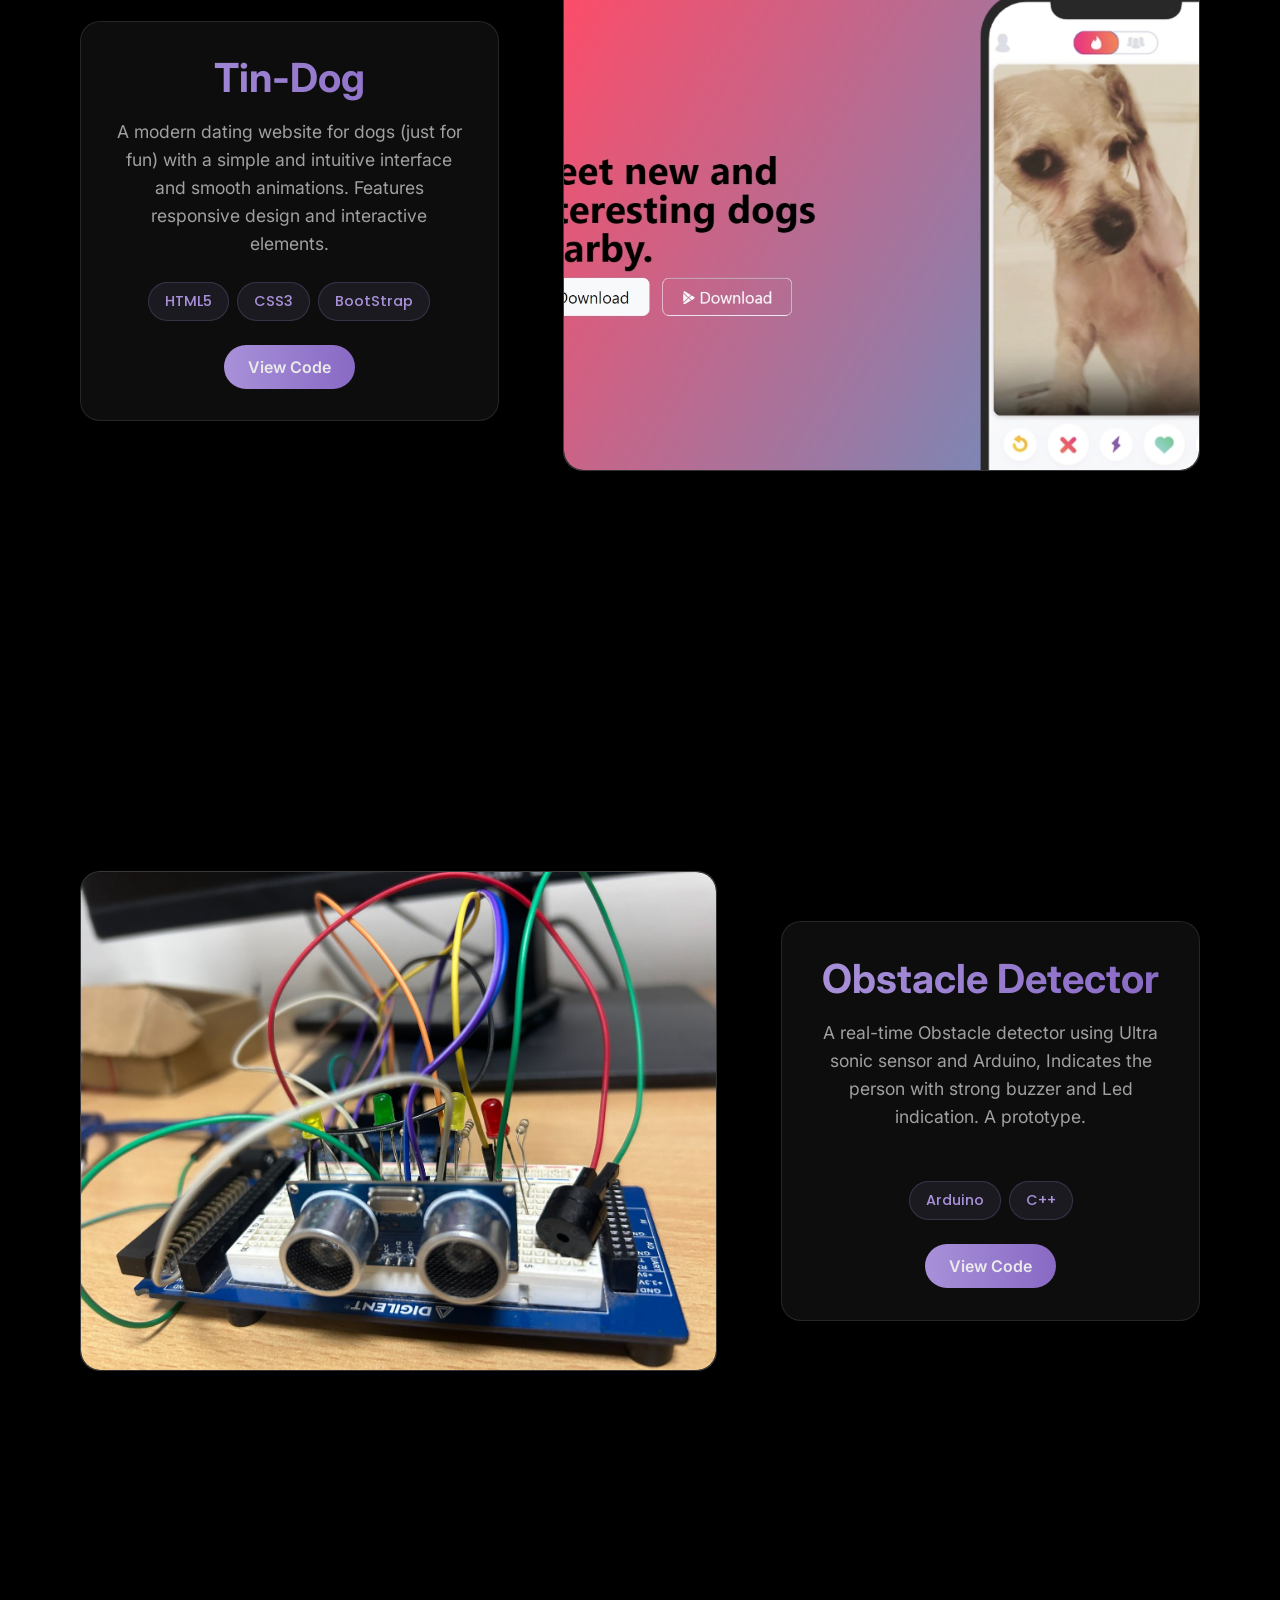
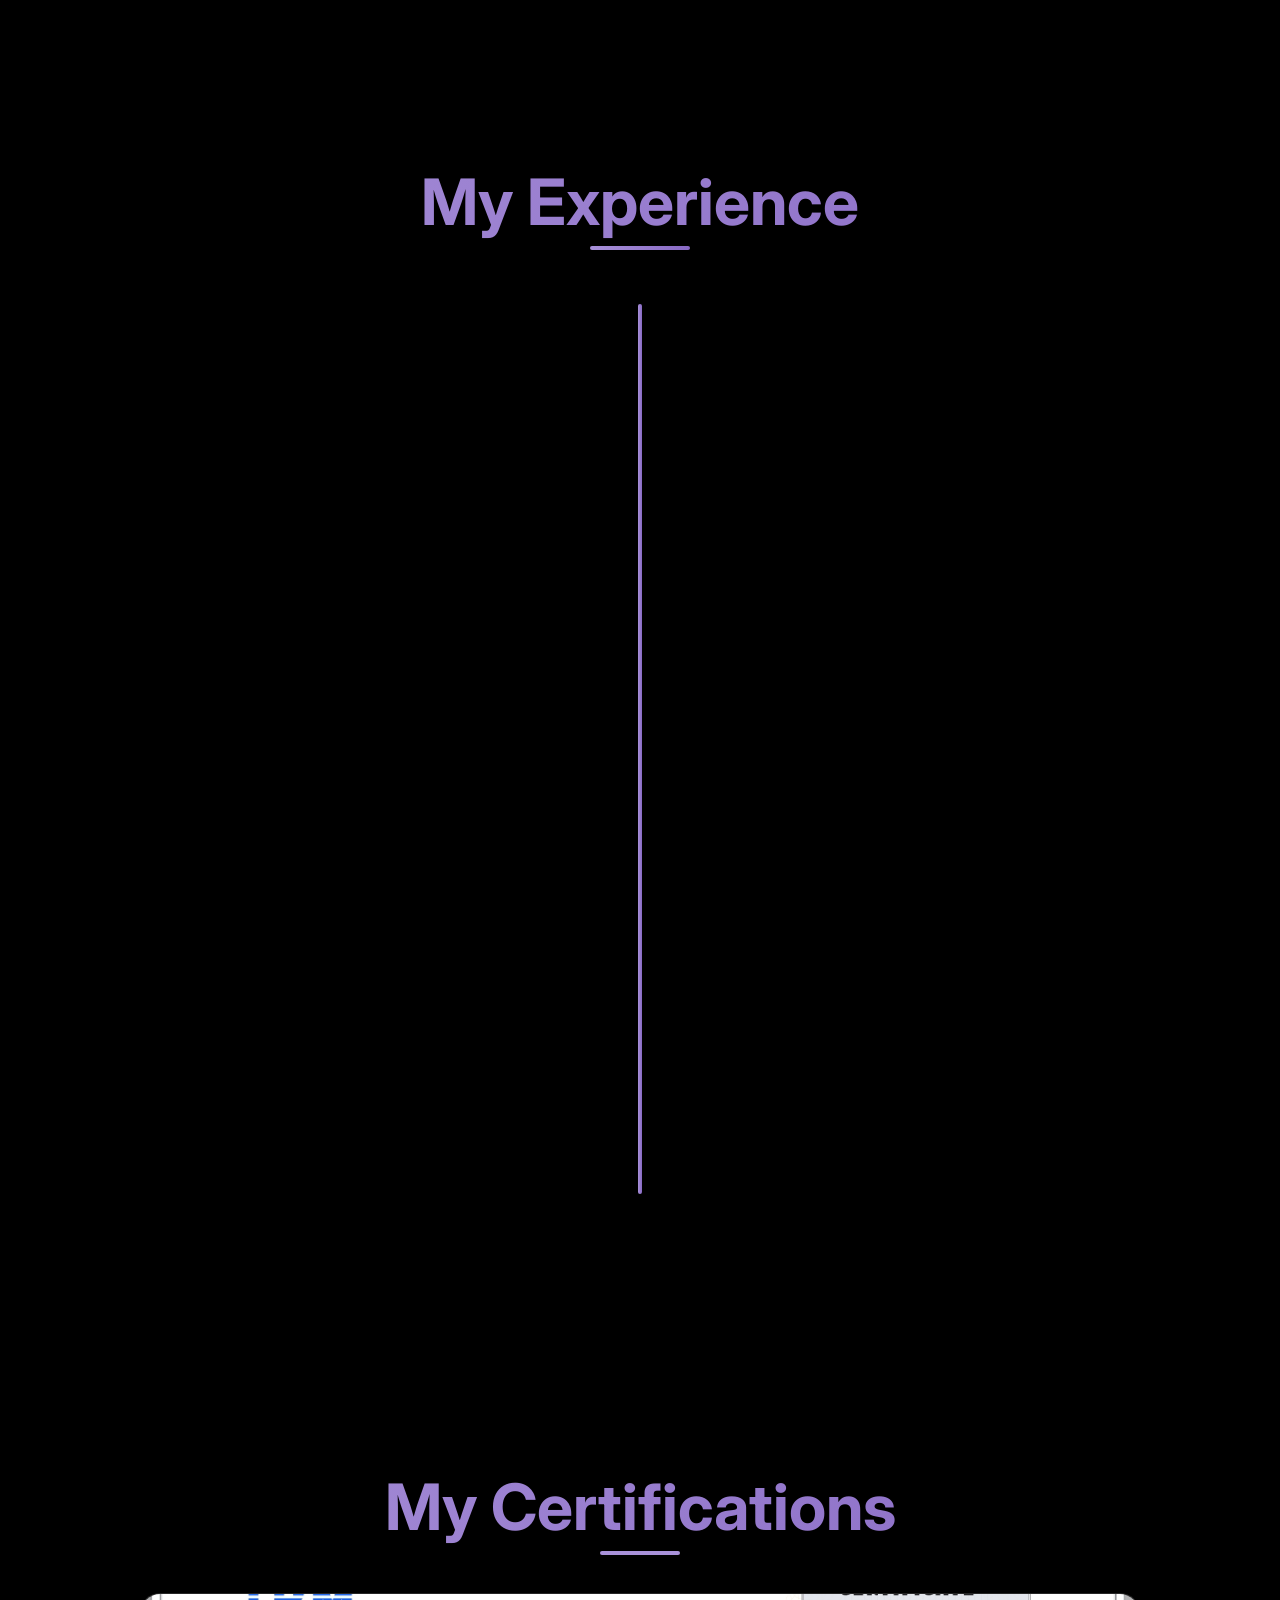
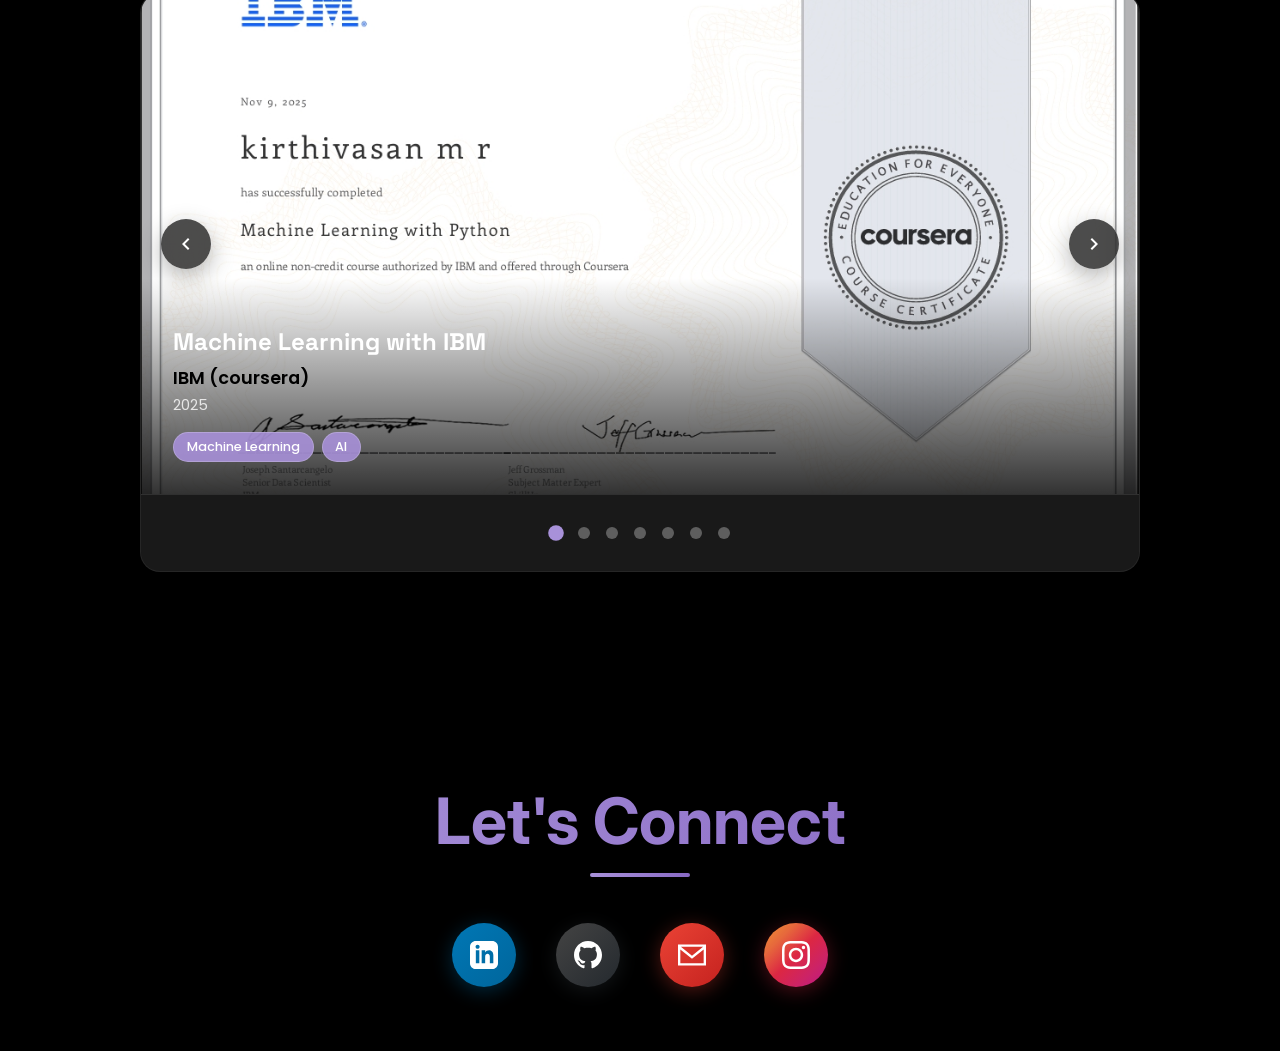
==== commit 7cd3ed2e: "update" ====
--- a/index.html
+++ b/index.html
@@ -189,7 +189,7 @@
                         </div>
                         <div class="project-info">`
                             <h3 class="project-name">Invadr</h3>
-                            <p class="project-desc">AI-powered telemedicine app where users can type or speak their symptoms, get an instant health check with risk level, find nearby doctors, and book appointments. Built in 24hrs for VIT Hackathon.</p>
+                            <p class="project-desc">Invadr is a wildlife intrusion detection system that identifies animal species from captured images using computer vision. Sightings are automatically geotagged and stored through a backend system. An admin dashboard visualizes wildlife activity on an interactive map to help monitor movement and identify potential threat zones near human settlements.</p>
                             <div class="project-tech">
                                 <span class="tech-tag">HTML</span>
                                 <span class="tech-tag">TailWindCSS</span>
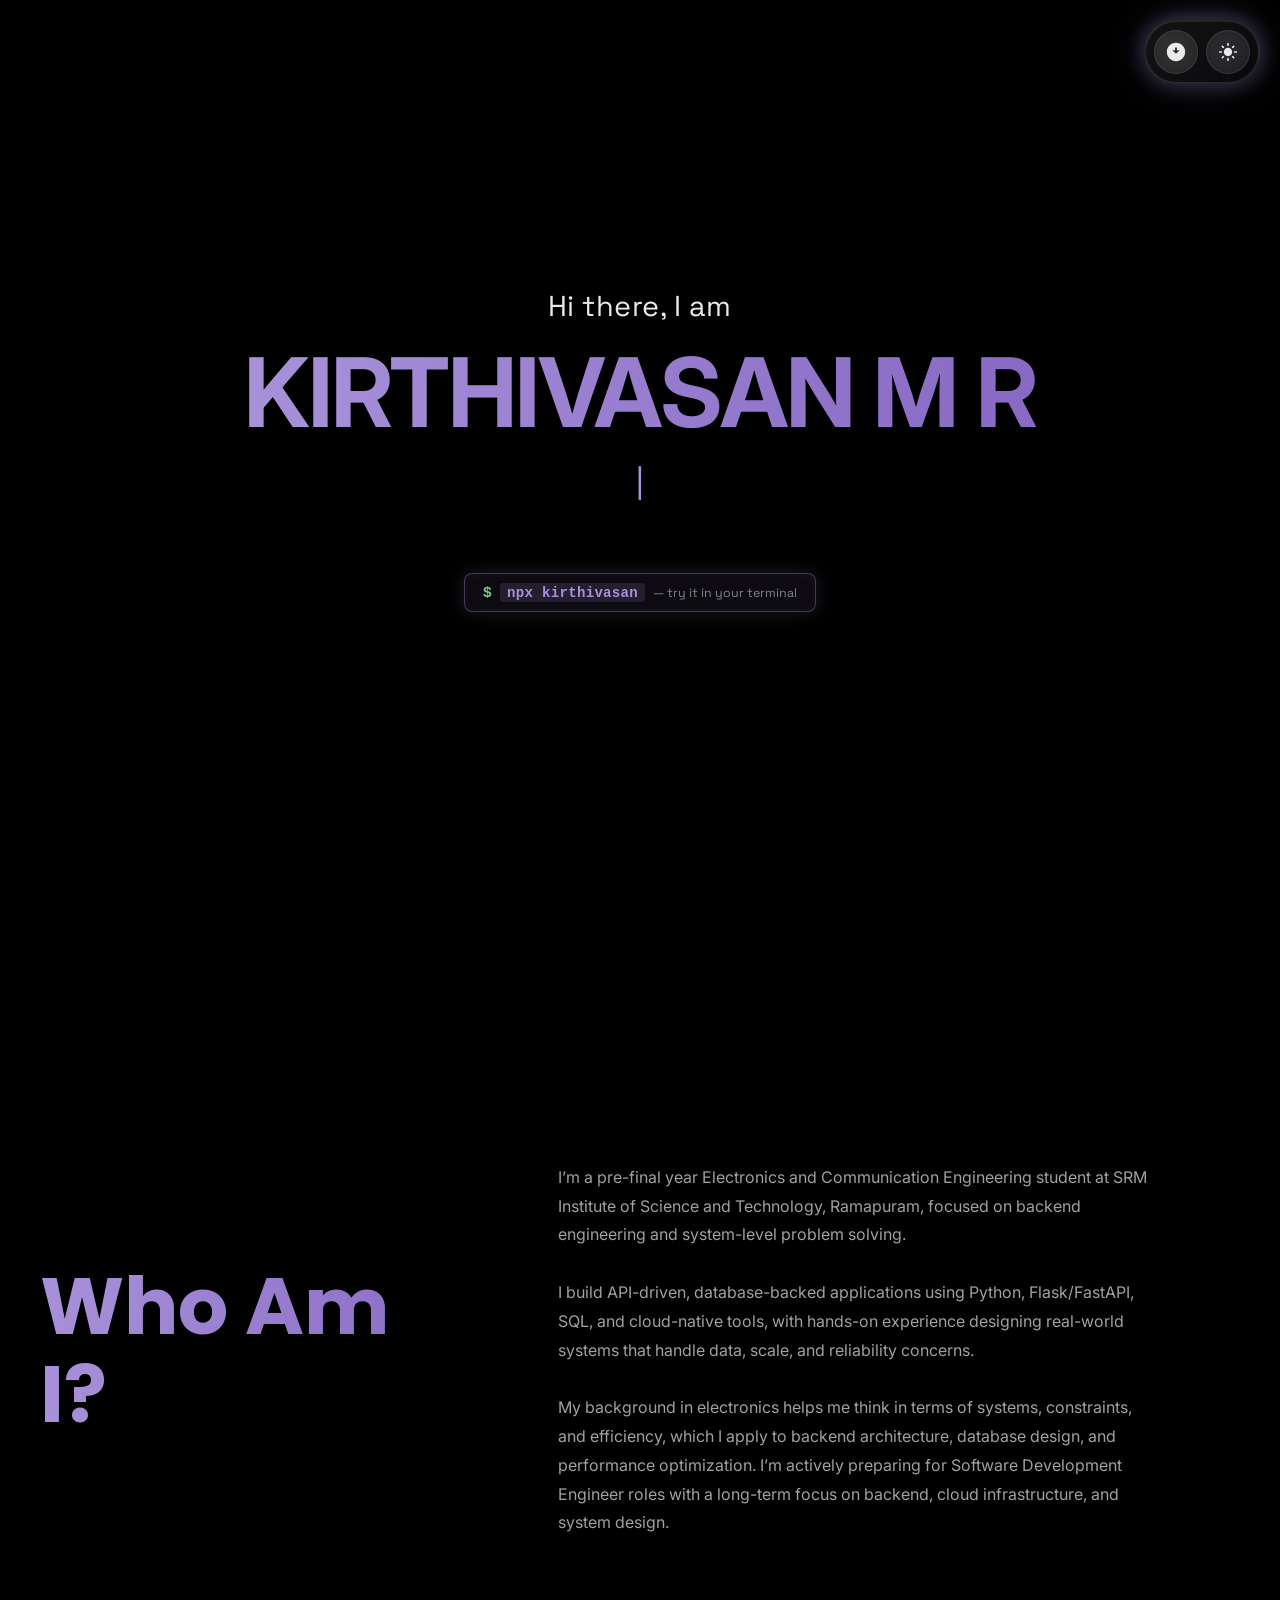
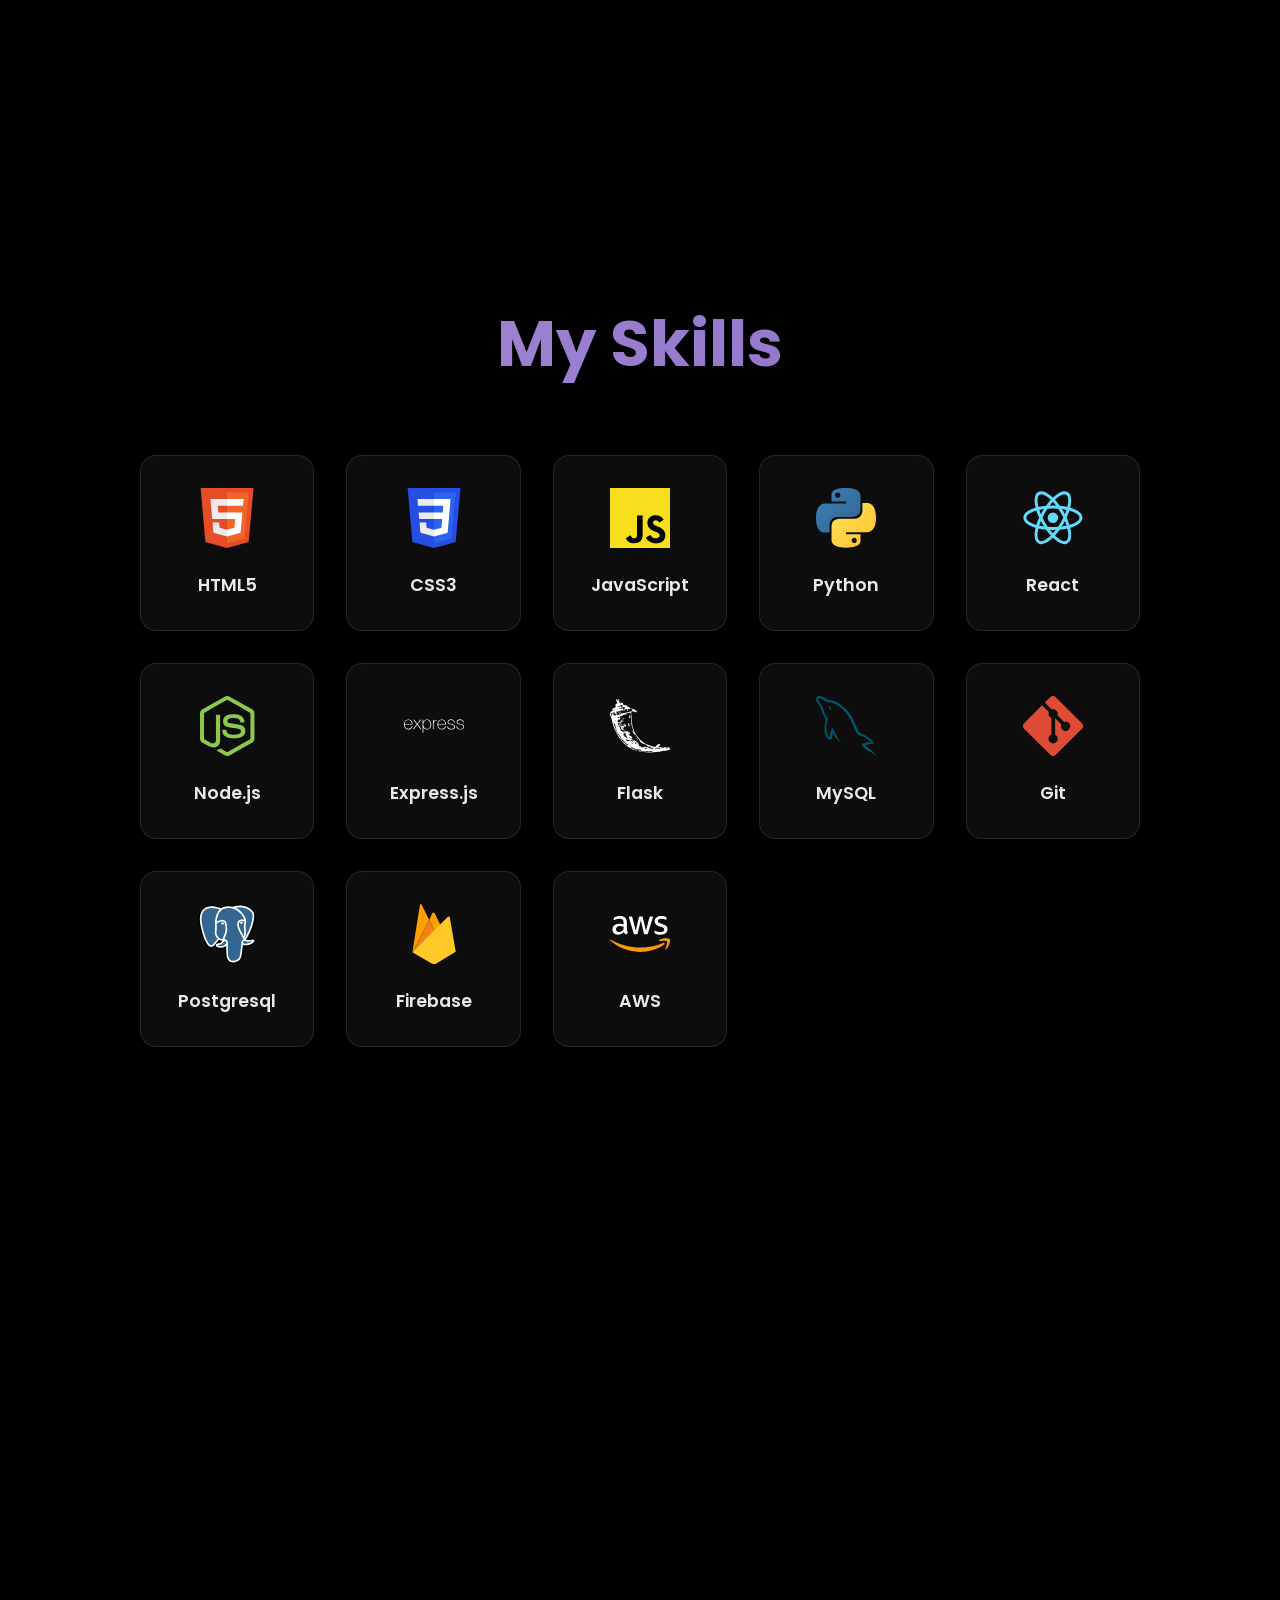
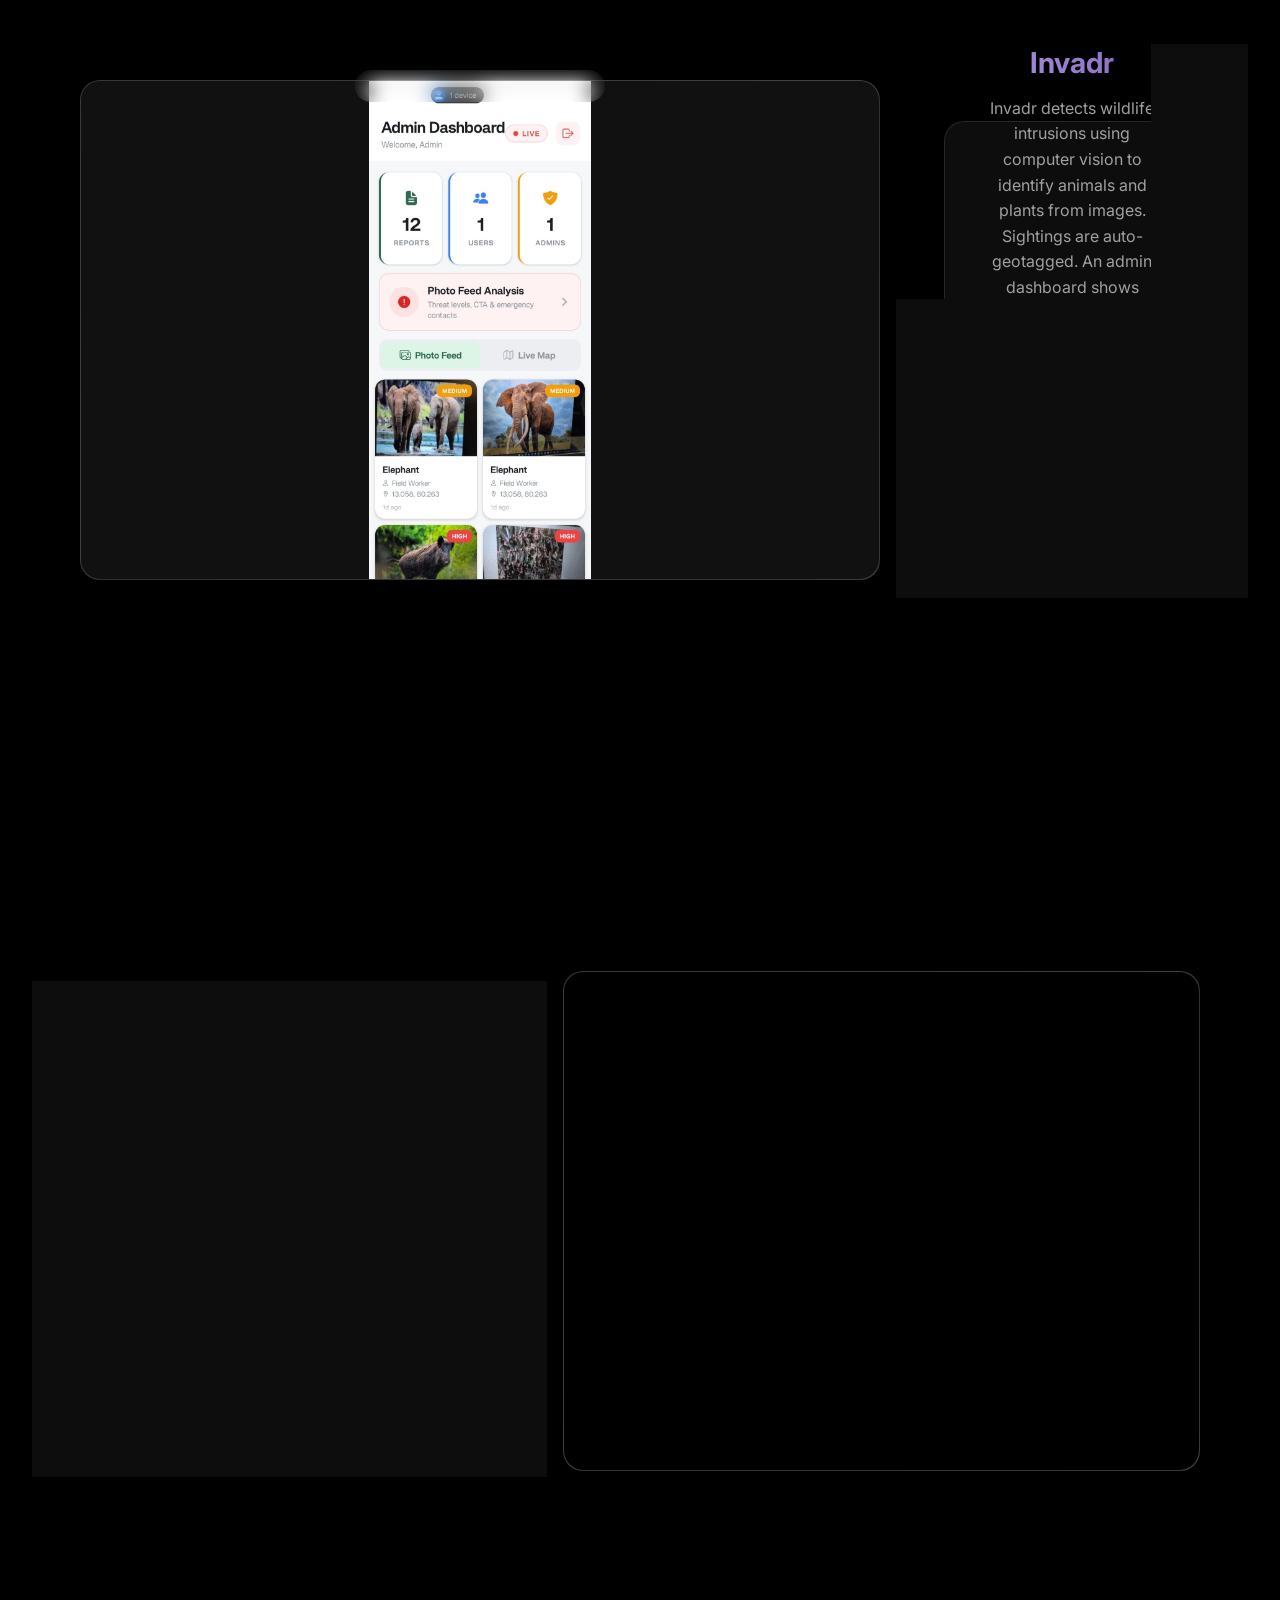
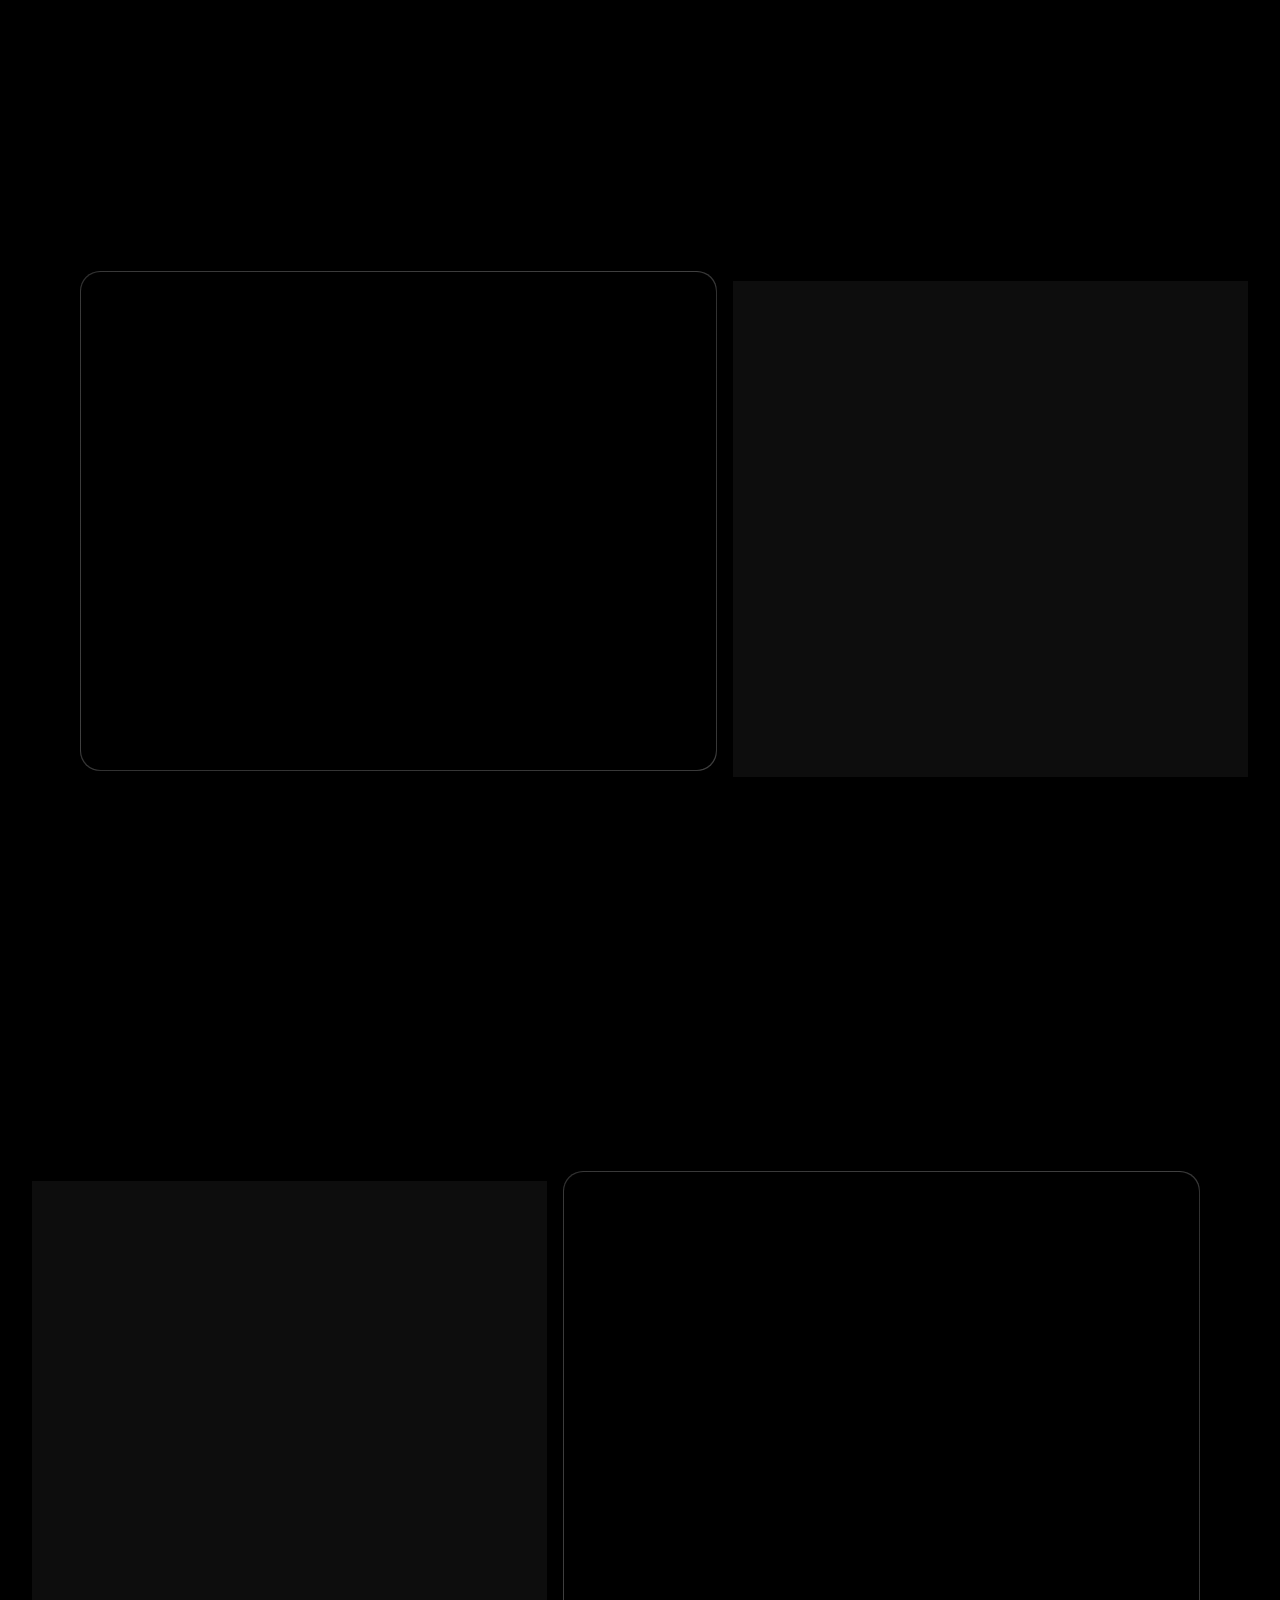
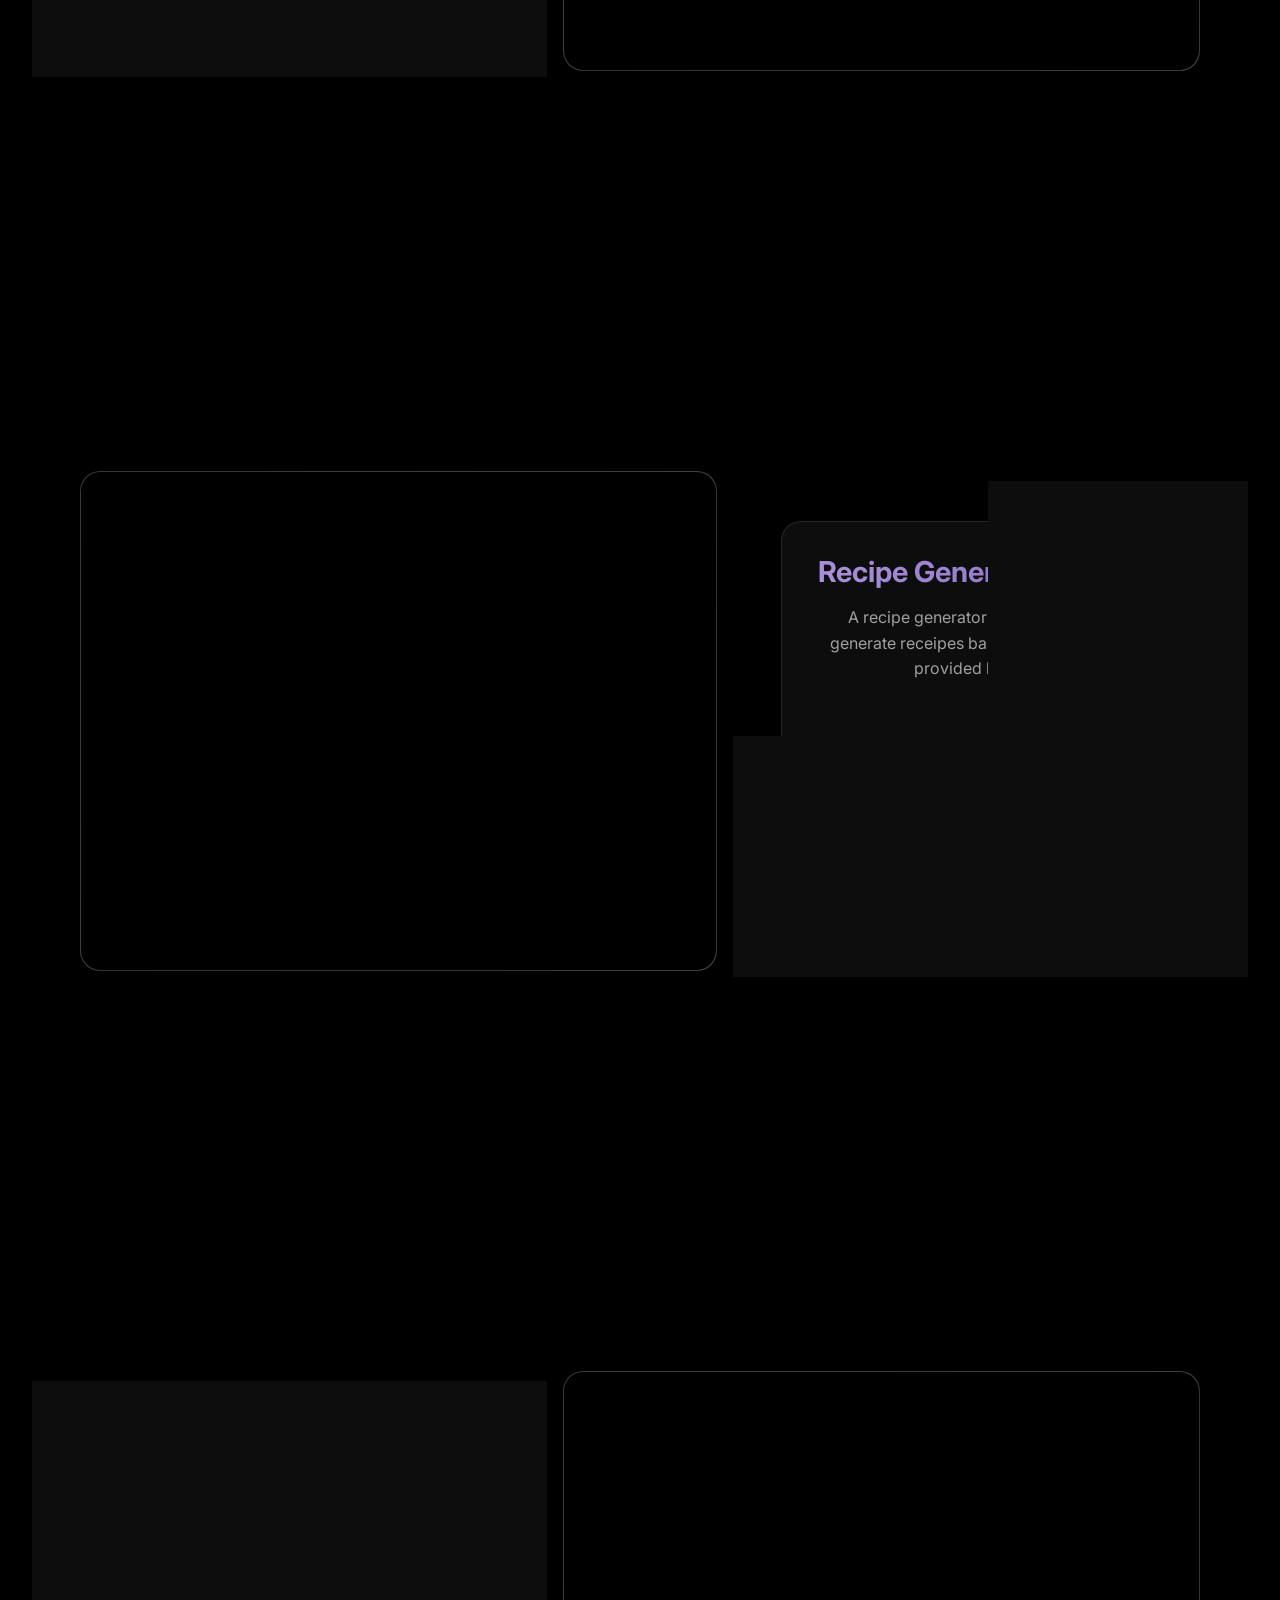
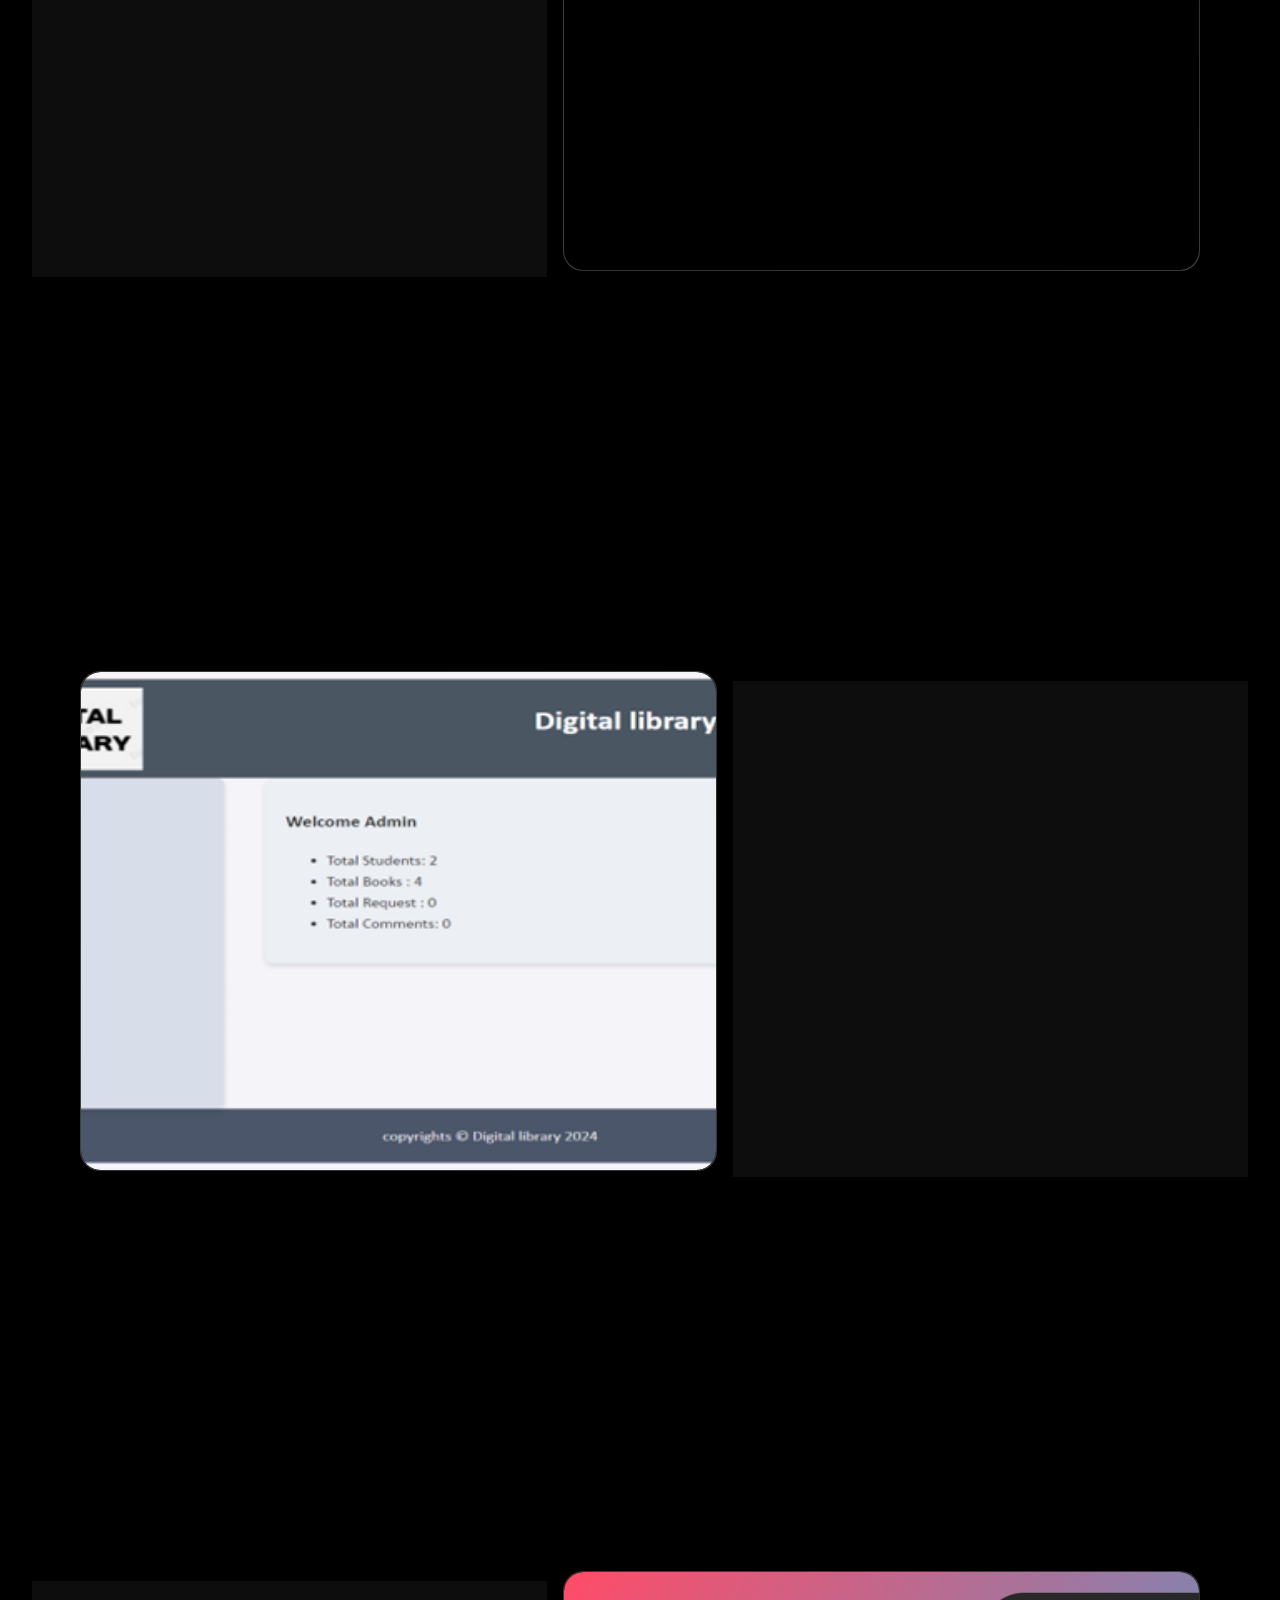
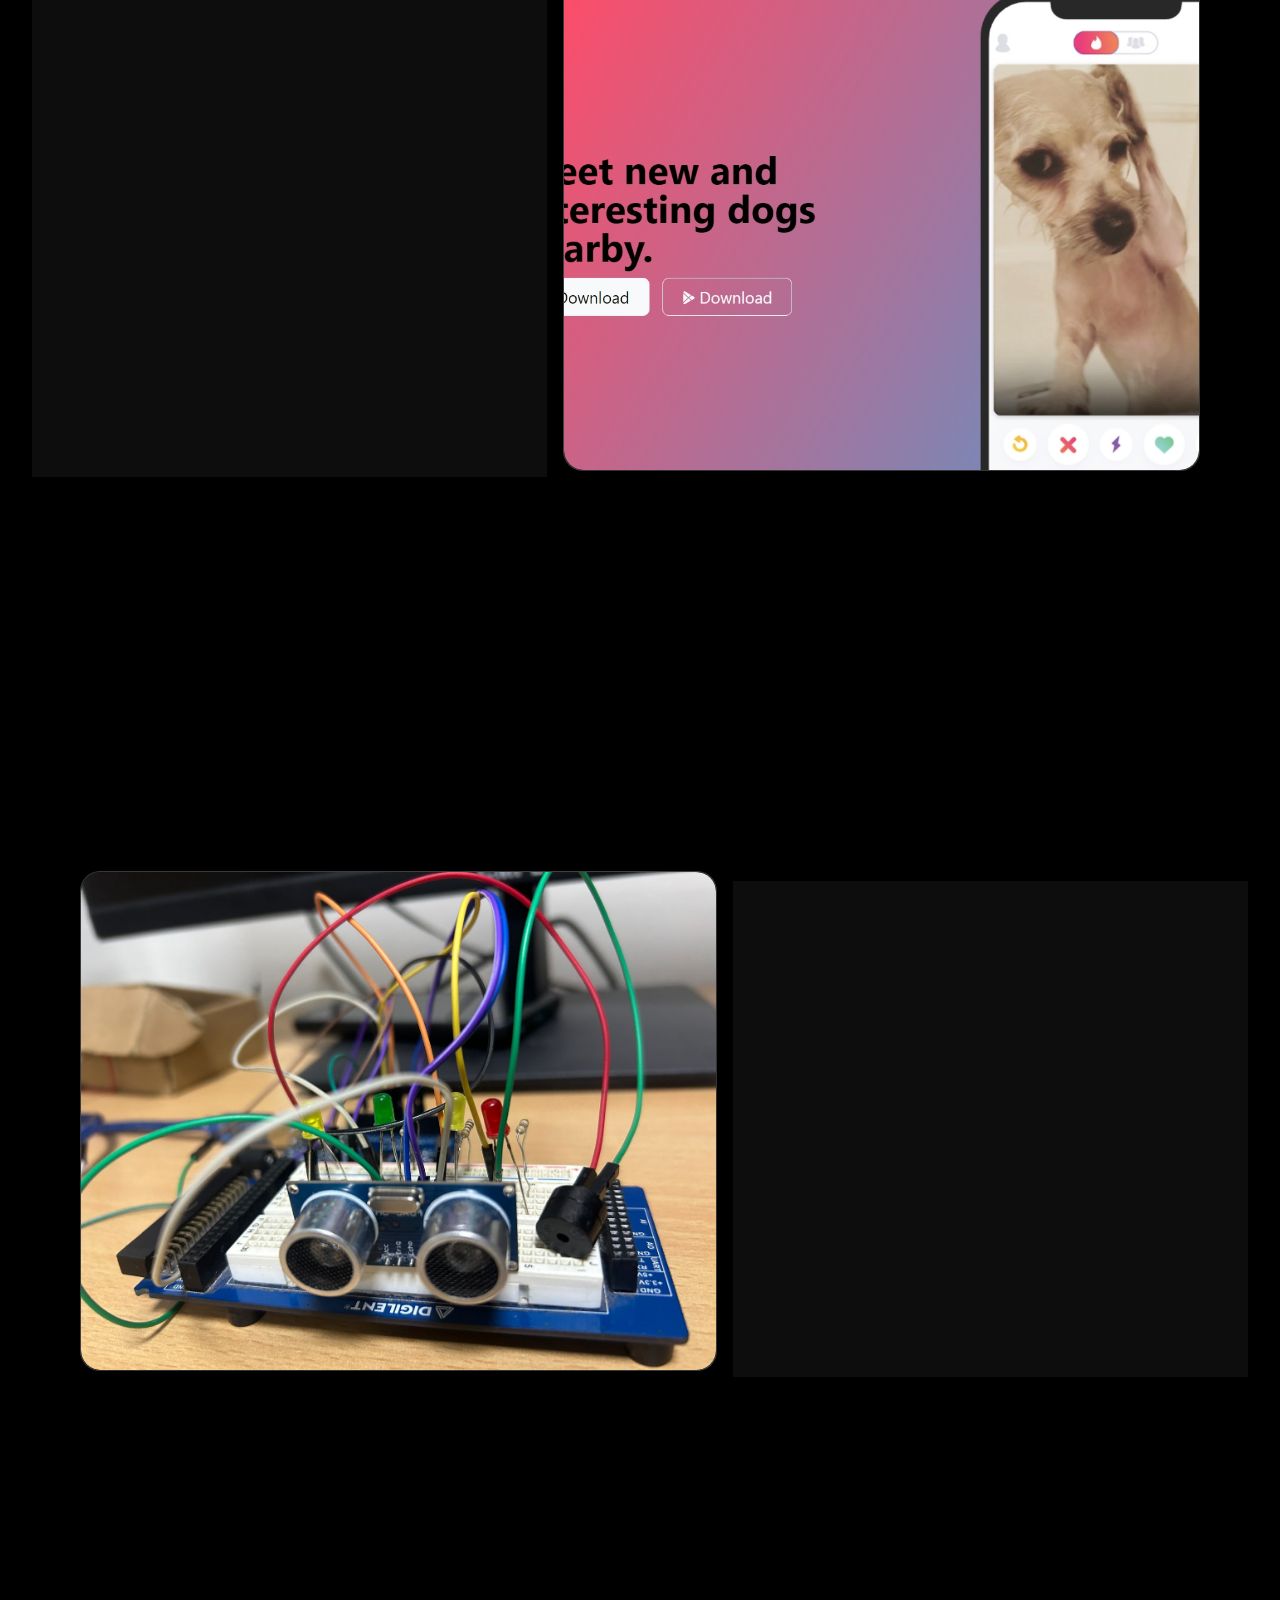
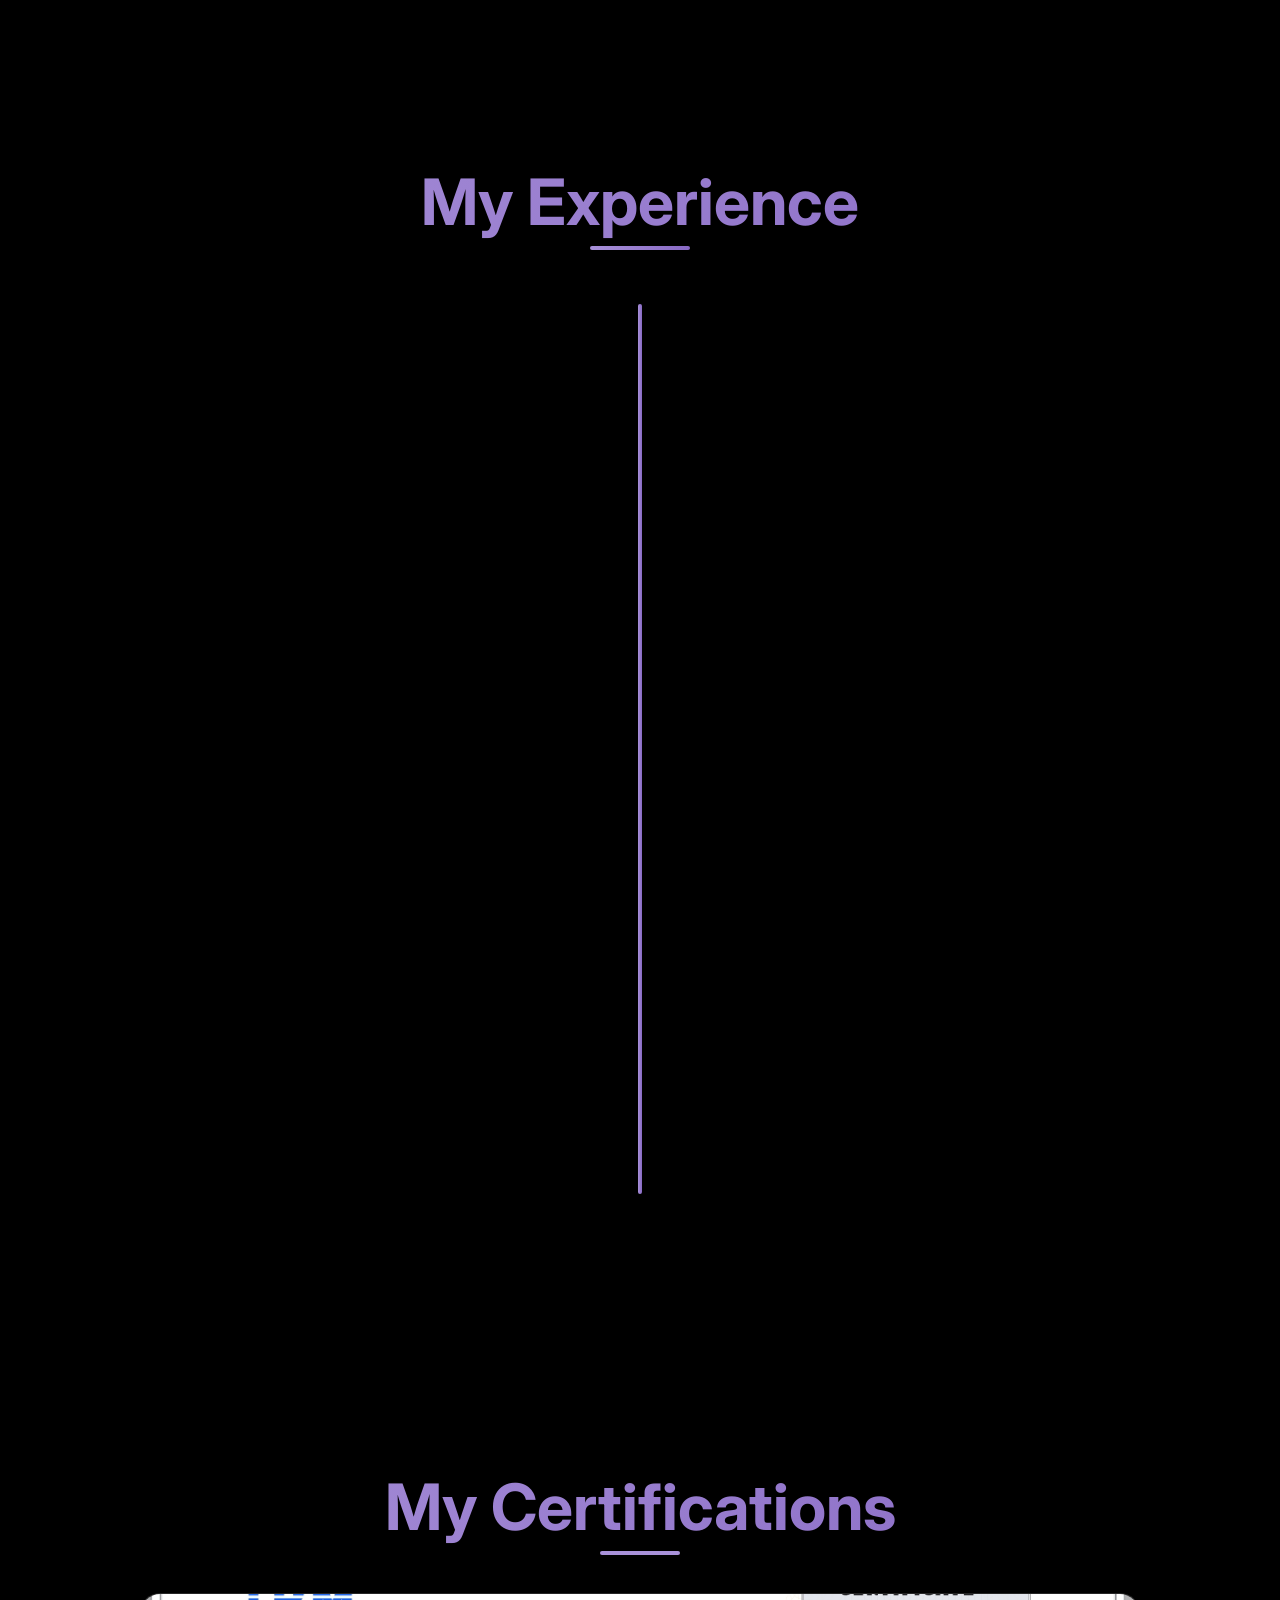
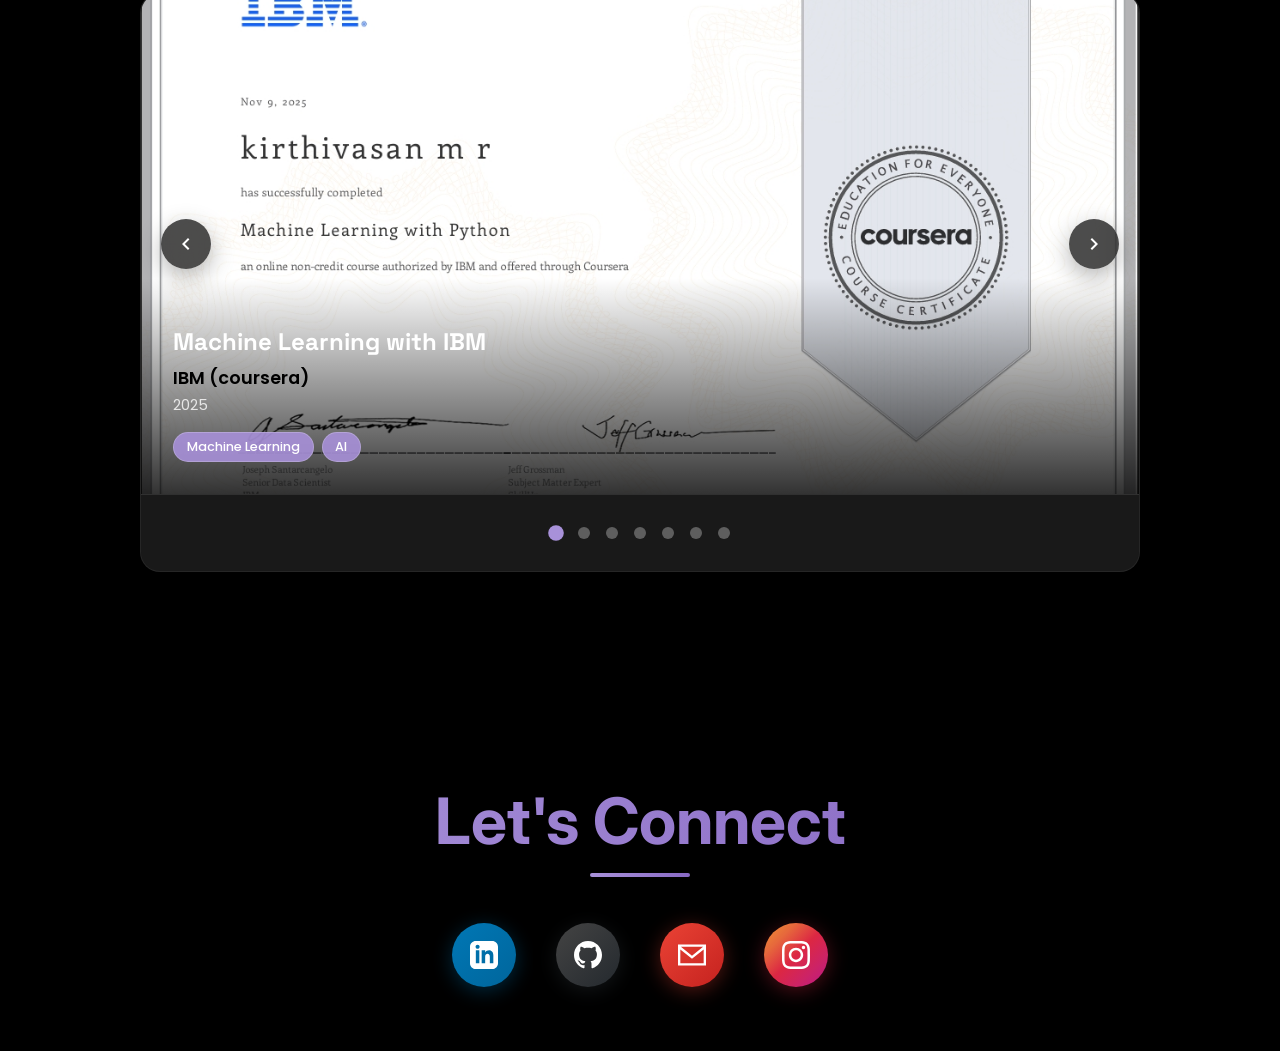
==== commit 5ad50250: "project & ui update" ====
--- a/index.html
+++ b/index.html
@@ -59,11 +59,11 @@
                 <p class="greeting">Hi there, I am</p>              
                 <h1 class="name">KIRTHIVASAN M R</h1>
                 <p class="tagline"><span id="tagline-text"></span></p>
-            </div>
-            <div class="npx-hint">
-                <span class="npx-hint-prompt">$</span>
-                <span class="npx-hint-cmd">npx kirthivasan</span>
-                <span class="npx-hint-label">— try it in your terminal</span>
+                <div class="npx-hint">
+                    <span class="npx-hint-prompt">$</span>
+                    <span class="npx-hint-cmd">npx kirthivasan</span>
+                    <span class="npx-hint-label">— try it in your terminal</span>
+                </div>
             </div>
         </section>        
 
@@ -180,22 +180,31 @@
                 <h2 class="projects-title">My Projects</h2>
                 <div class="projects-container">
                      <div class="project-item">
-                        <div class="project-media">
-                  
-                            <video muted loop playsinline class="project-video">
-                                <source src="./assets/videos/MediConnect.mp4" type="video/mp4">
-                                <img src="" alt="New Project Fallback" class="video-fallback">
-                            </video>
-                        </div>
-                        <div class="project-info">`
+                        <div class="project-media-wrapper">
+                            <div class="hackathon-badge">
+                                <span class="hackathon-badge-icon">🏆</span>
+                                <span class="hackathon-badge-text">Hackathon Winning Project</span>
+                            </div>
+                            <div class="project-media">
+                                <div class="invadr-slider">
+                                    <div class="invadr-slides">
+                                        <img src="assets/images/splash.jpeg" alt="Invadr splash" class="invadr-slide">
+                                        <img src="assets/images/admin-dashboard.jpeg" alt="Invadr detector" class="invadr-slide">
+                                        <img src="assets/images/threat-map.jpeg" alt="Invadr threat map" class="invadr-slide">
+                                        <img src="assets/images/user-dashboard.jpeg" alt="Invadr user dashboard" class="invadr-slide">
+                                    </div>
+                                </div>
+                            </div>
+                        </div>
+                        <div class="project-info">
                             <h3 class="project-name">Invadr</h3>
-                            <p class="project-desc">Invadr is a wildlife intrusion detection system that identifies animal species from captured images using computer vision. Sightings are automatically geotagged and stored through a backend system. An admin dashboard visualizes wildlife activity on an interactive map to help monitor movement and identify potential threat zones near human settlements.</p>
+                            <p class="project-desc">Invadr detects wildlife intrusions using computer vision to identify animals and plants from images. Sightings are auto-geotagged. An admin dashboard shows activity on an interactive map to track movement and spot potential conflict zones near settlements.</p>
                             <div class="project-tech">
-                                <span class="tech-tag">HTML</span>
-                                <span class="tech-tag">TailWindCSS</span>
-                                <span class="tech-tag">JavaScript</span>
-                            </div>
-                            <a href="https://github.com/kirthivasanr/VIT-hack-mediconnect" target="_blank" class="view-code-btn">View Code</a>
+                                <span class="tech-tag">Python</span>
+                                <span class="tech-tag">ML</span>
+                                <span class="tech-tag">React Native</span>
+                            </div>
+                            <a href="https://github.com/kirthivasanr/Invadr" target="_blank" class="view-code-btn">View Code</a>
                         </div>
                     </div>
                     <div class="project-item">
@@ -205,9 +214,7 @@
                                 <img src="assets/images/your-project-fallback.jpg" alt="Your Project Fallback" class="video-fallback">
                             </video>
           
-                            <div class="media-placeholder">
-                                <span>📁 Add your video or image here</span>
-                            </div>
+                            
                         </div>
                         <div class="project-info">
                             <h3 class="project-name">RightsPath</h3>
--- a/style.css
+++ b/style.css
@@ -608,12 +608,9 @@
 
 /* NPX Hint Box */
 .npx-hint {
-    position: absolute;
-    bottom: 2.5rem;
-    left: 50%;
-    transform: translateX(-50%);
     display: flex;
     align-items: center;
+    justify-content: center;
     gap: 0.5rem;
     background: rgba(168, 145, 217, 0.08);
     border: 1px solid rgba(168, 145, 217, 0.35);
@@ -626,12 +623,88 @@
     box-shadow: 0 0 18px rgba(168, 145, 217, 0.18), inset 0 0 12px rgba(168, 145, 217, 0.05);
     cursor: default;
     transition: box-shadow 0.3s ease, border-color 0.3s ease;
+    margin-top: 2rem;
+    width: fit-content;
+    margin-left: auto;
+    margin-right: auto;
     z-index: 2;
 }
 
 .npx-hint:hover {
     border-color: rgba(168, 145, 217, 0.7);
     box-shadow: 0 0 28px rgba(168, 145, 217, 0.35), inset 0 0 16px rgba(168, 145, 217, 0.08);
+}
+
+/* Hackathon Badge */
+.project-media-wrapper {
+    position: relative;
+    flex: 1.8;
+    max-width: 800px;
+    padding-top: 18px;
+}
+
+.project-media-wrapper .project-media {
+    flex: unset !important;
+    max-width: unset !important;
+    width: 100%;
+    height: 500px !important;
+}
+
+.hackathon-badge {
+    display: inline-flex;
+    align-items: center;
+    gap: 0.45rem;
+    background: linear-gradient(135deg, rgba(30, 20, 0, 0.88), rgba(55, 38, 0, 0.85));
+    border: 1px solid rgba(255, 193, 7, 0.6);
+    border-radius: 20px;
+    padding: 0.45rem 1.1rem;
+    position: absolute;
+    top: 8px;
+    left: 50%;
+    transform: translateX(-50%);
+    z-index: 10;
+    backdrop-filter: blur(10px);
+    box-shadow: 0 2px 18px rgba(255, 193, 7, 0.25), 0 0 0 1px rgba(255,193,7,0.1);
+    white-space: nowrap;
+}
+
+.hackathon-badge-icon {
+    font-size: 0.9rem;
+    line-height: 1;
+}
+
+.hackathon-badge-text {
+    font-size: 0.75rem;
+    font-weight: 600;
+    color: #f5c842;
+    letter-spacing: 0.04em;
+    font-family: 'Space Grotesk', sans-serif;
+    text-transform: uppercase;
+}
+
+/* Invadr Image Slider */
+.invadr-slider {
+    width: 100%;
+    height: 100%;
+    overflow: hidden;
+    position: relative;
+    border-radius: 20px;
+}
+
+.invadr-slides {
+    display: flex;
+    height: 100%;
+    transition: transform 0.7s cubic-bezier(0.77, 0, 0.175, 1);
+    will-change: transform;
+}
+
+.invadr-slide {
+    min-width: 100%;
+    height: 100%;
+    object-fit: contain;
+    object-position: center;
+    flex-shrink: 0;
+    background: #111;
 }
 
 .npx-hint-prompt {
@@ -1515,8 +1588,19 @@
         margin-bottom: 1.5rem;
         border-radius: 15px;
     }
-    
-    .project-info {
+
+    .project-media-wrapper {
+        flex: none !important;
+        max-width: 100% !important;
+        width: 100% !important;
+        padding-top: 22px;
+    }
+
+    .project-media-wrapper .project-media {
+        height: 250px !important;
+        margin-bottom: 1.5rem;
+        border-radius: 15px;
+    }
         flex: none !important;
         max-width: 100% !important;
         width: 100% !important;
@@ -1583,10 +1667,13 @@
         height: 220px !important;
         border-radius: 12px;
     }
-    
-    .project-info {
-        padding: 1.2rem !important;
-        min-height: 250px;
+
+    .project-media-wrapper {
+        padding-top: 20px;
+    }
+
+    .project-media-wrapper .project-media {
+        height: 220px !important;
         border-radius: 12px;
     }
     
@@ -1629,10 +1716,13 @@
     .project-media {
         height: 200px !important;
     }
-    
-    .project-info {
-        padding: 1rem !important;
-        min-height: 220px;
+
+    .project-media-wrapper {
+        padding-top: 18px;
+    }
+
+    .project-media-wrapper .project-media {
+        height: 200px !important;
     }
     
     .project-name {
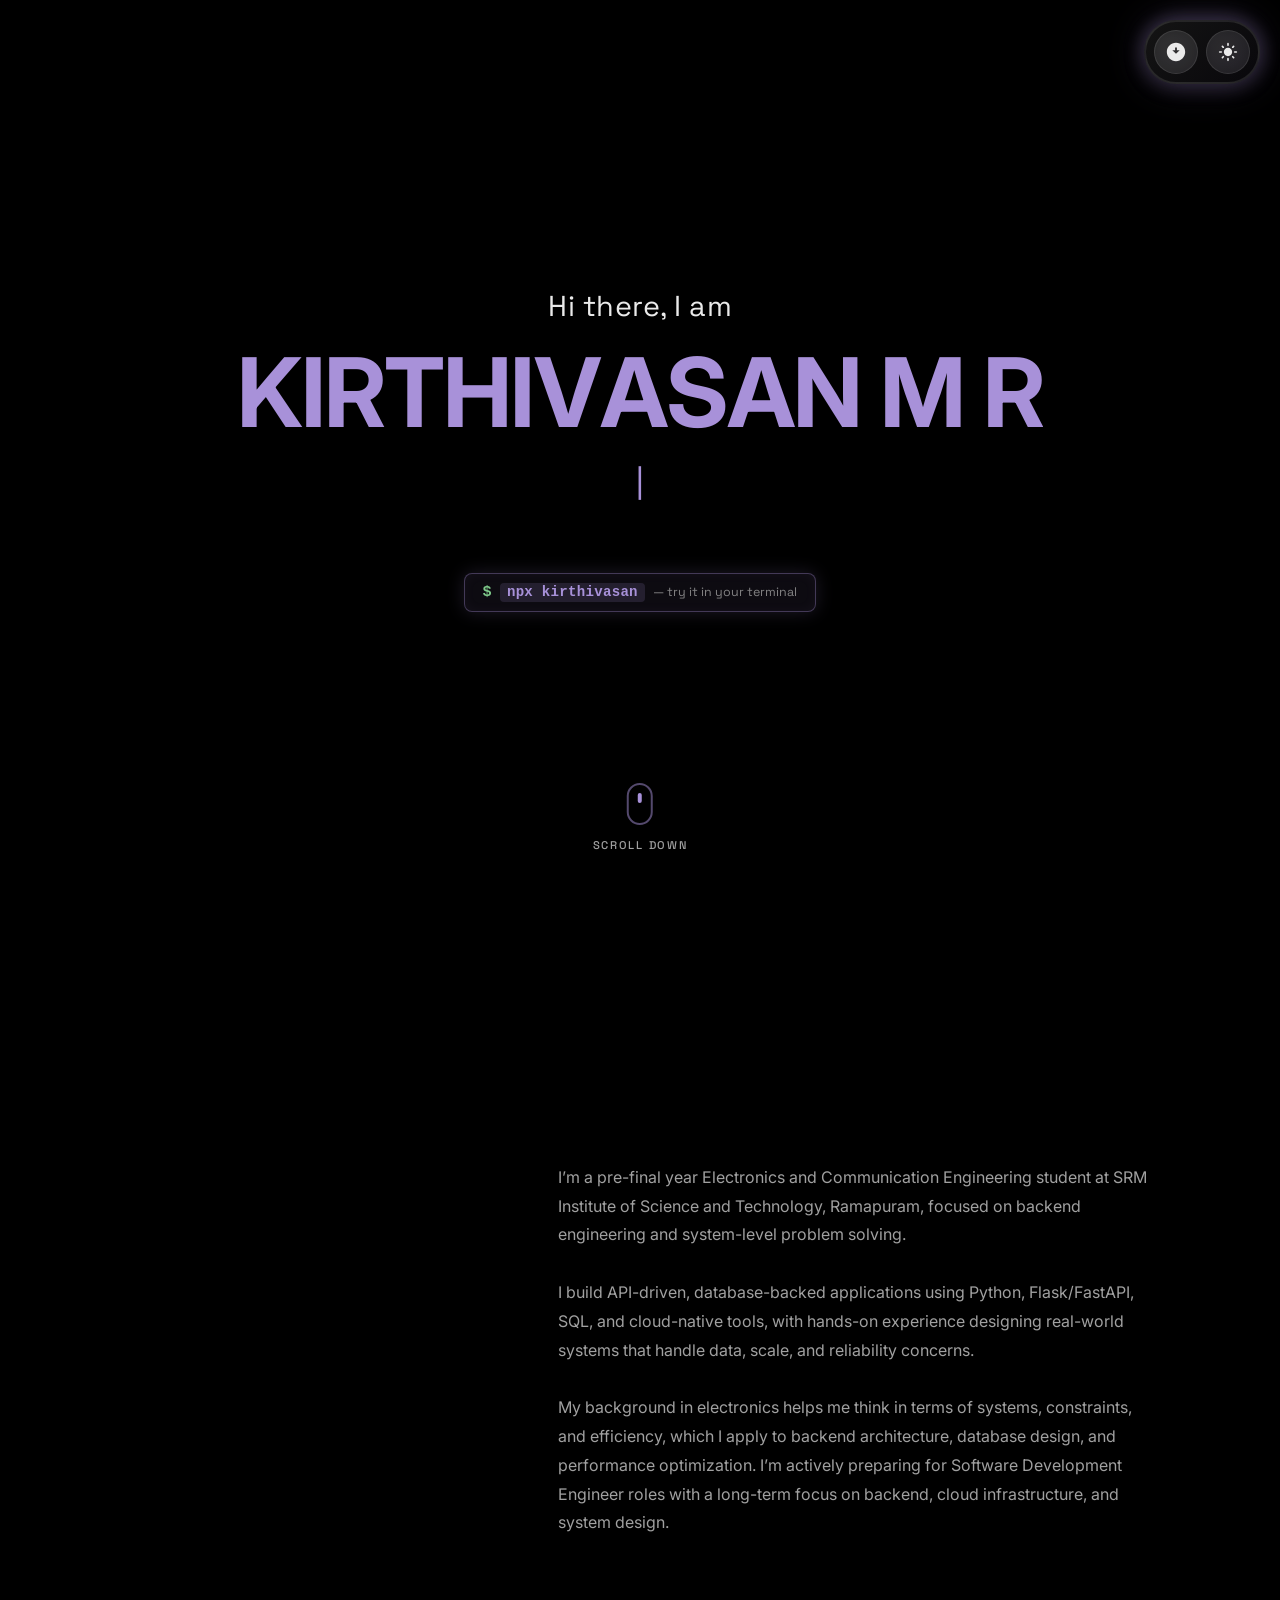
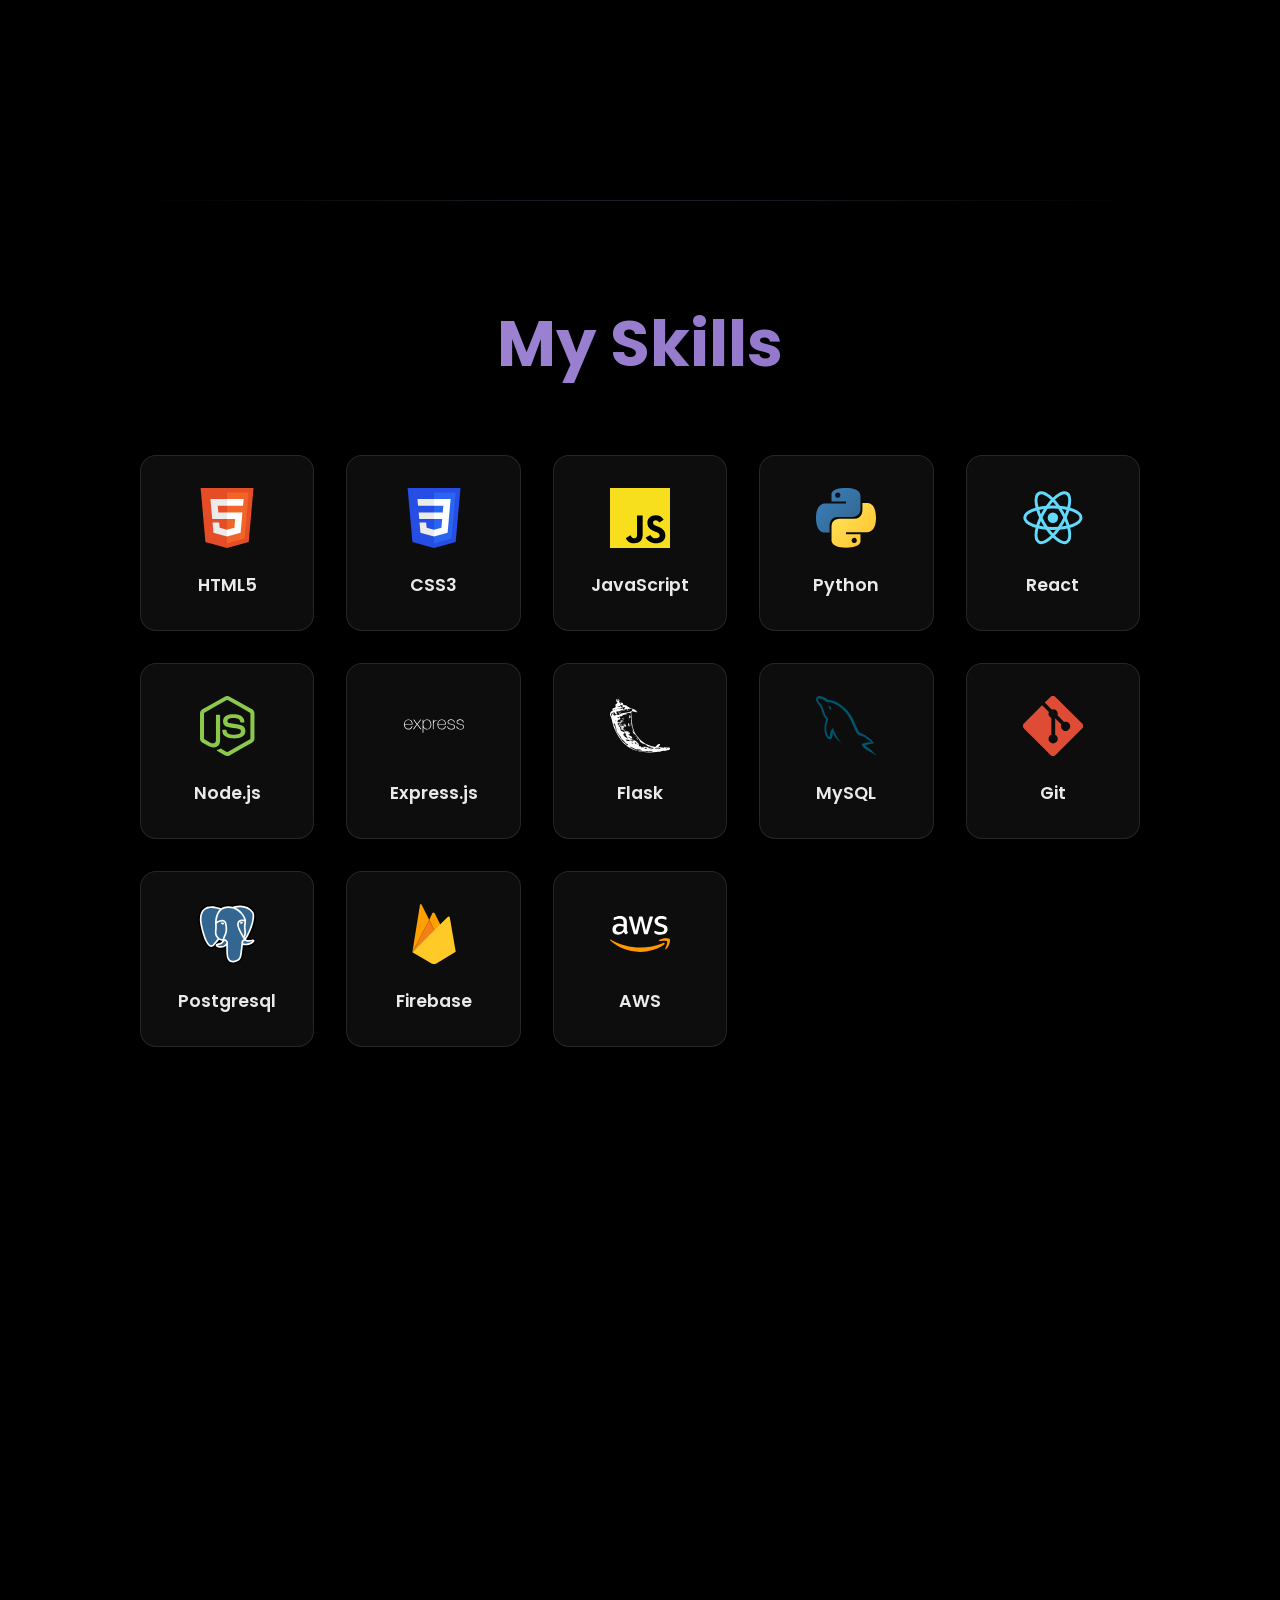
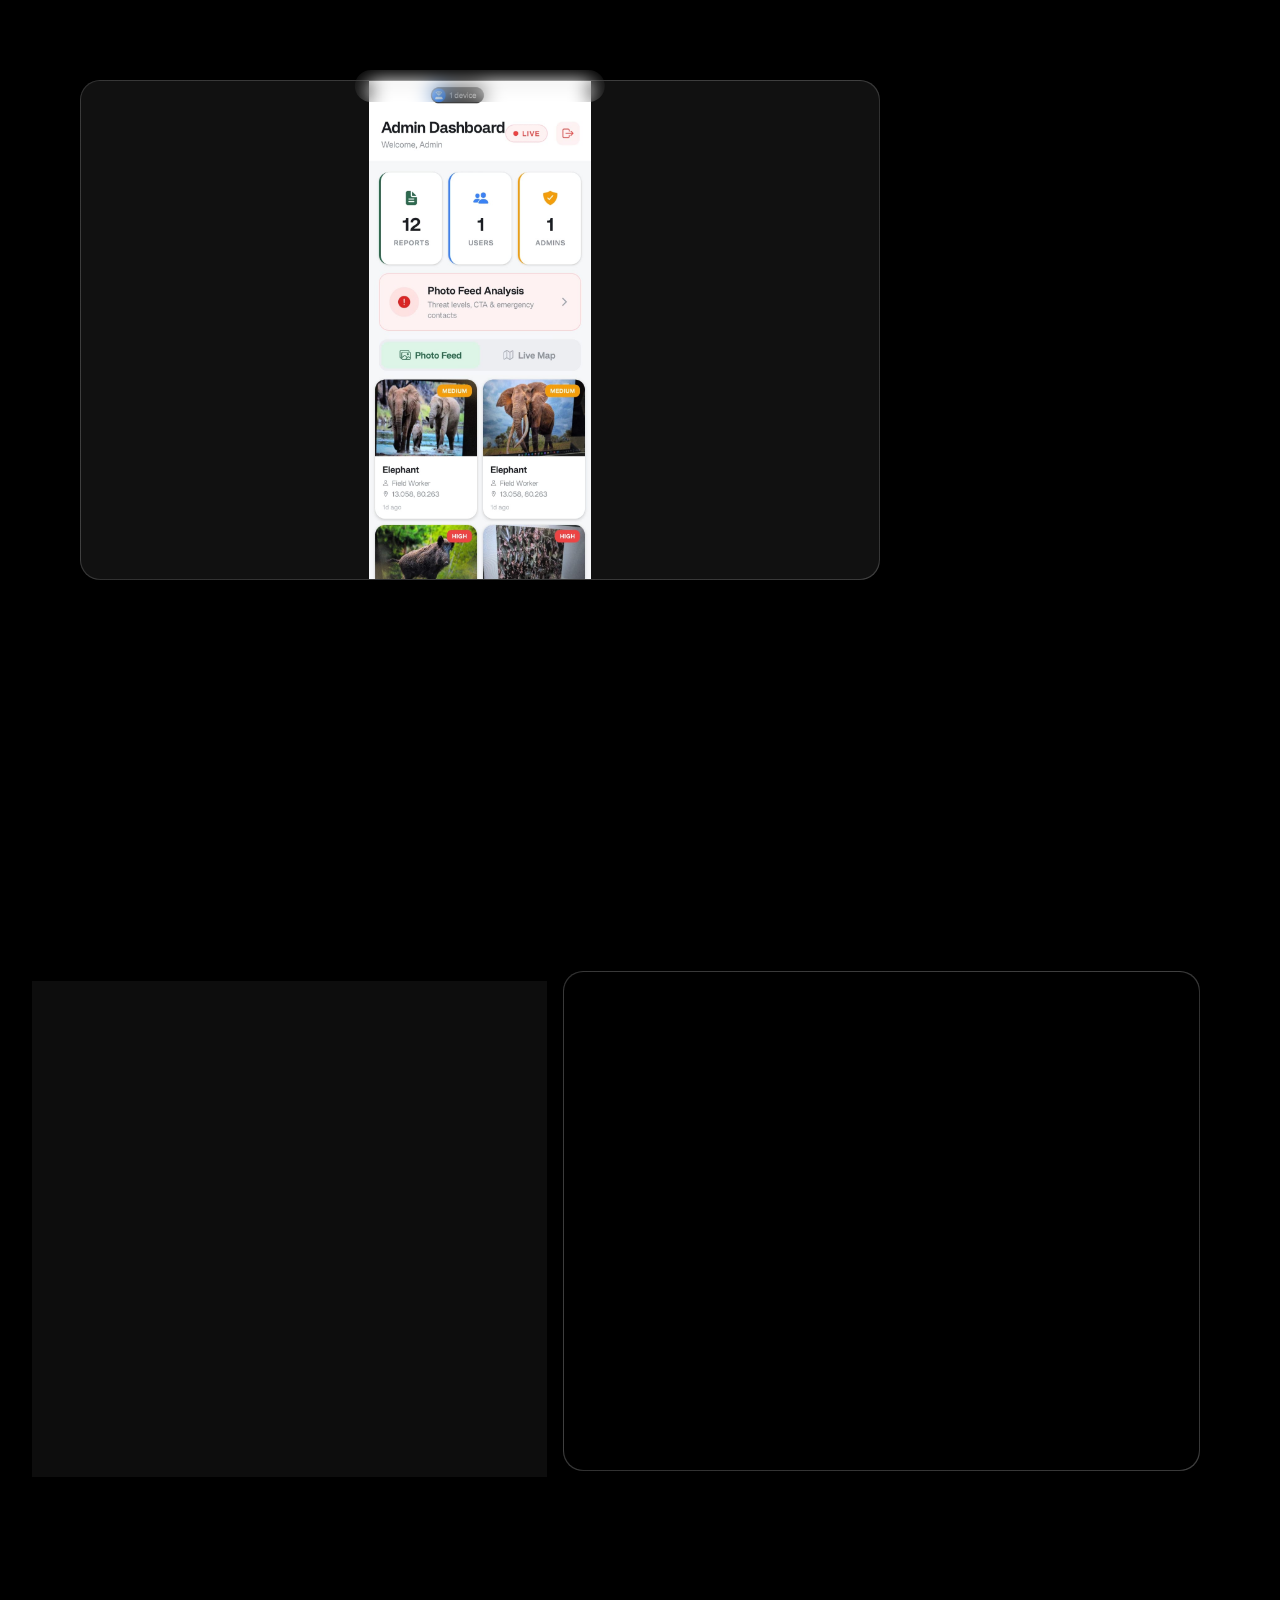
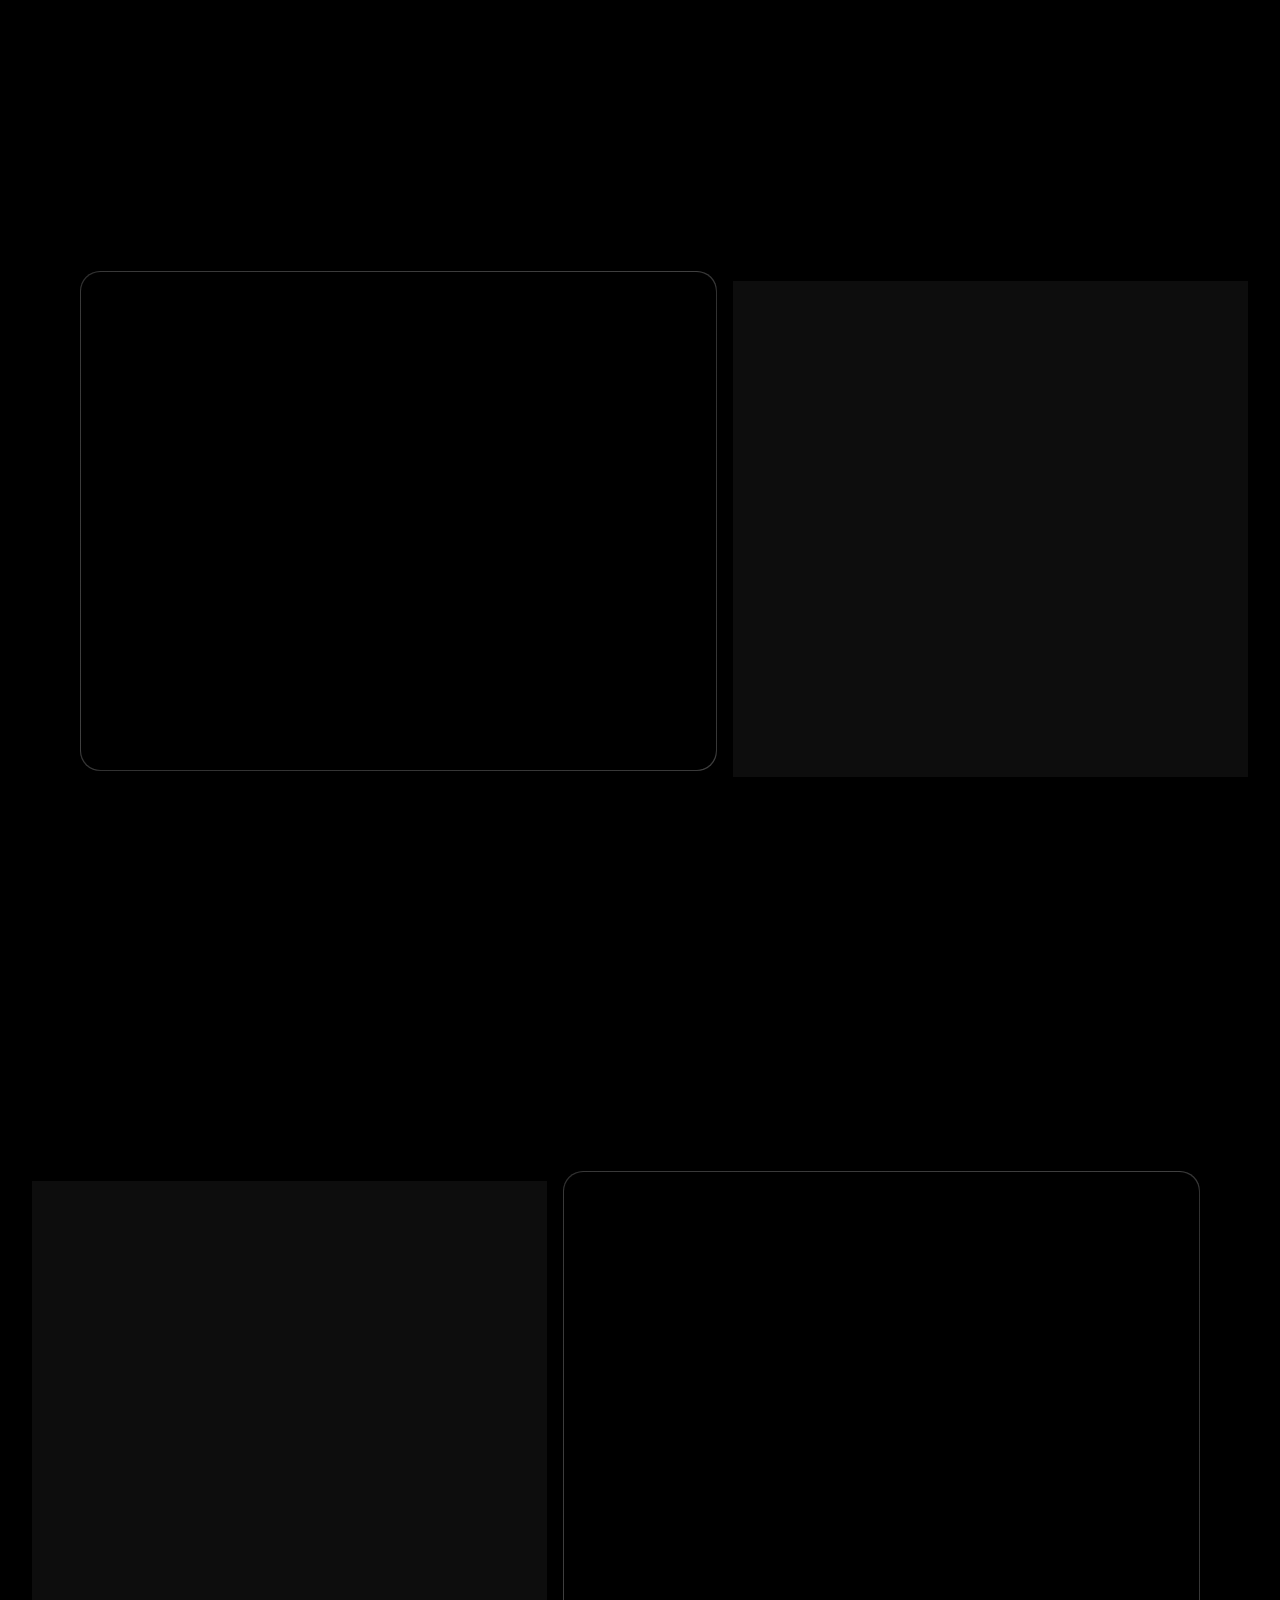
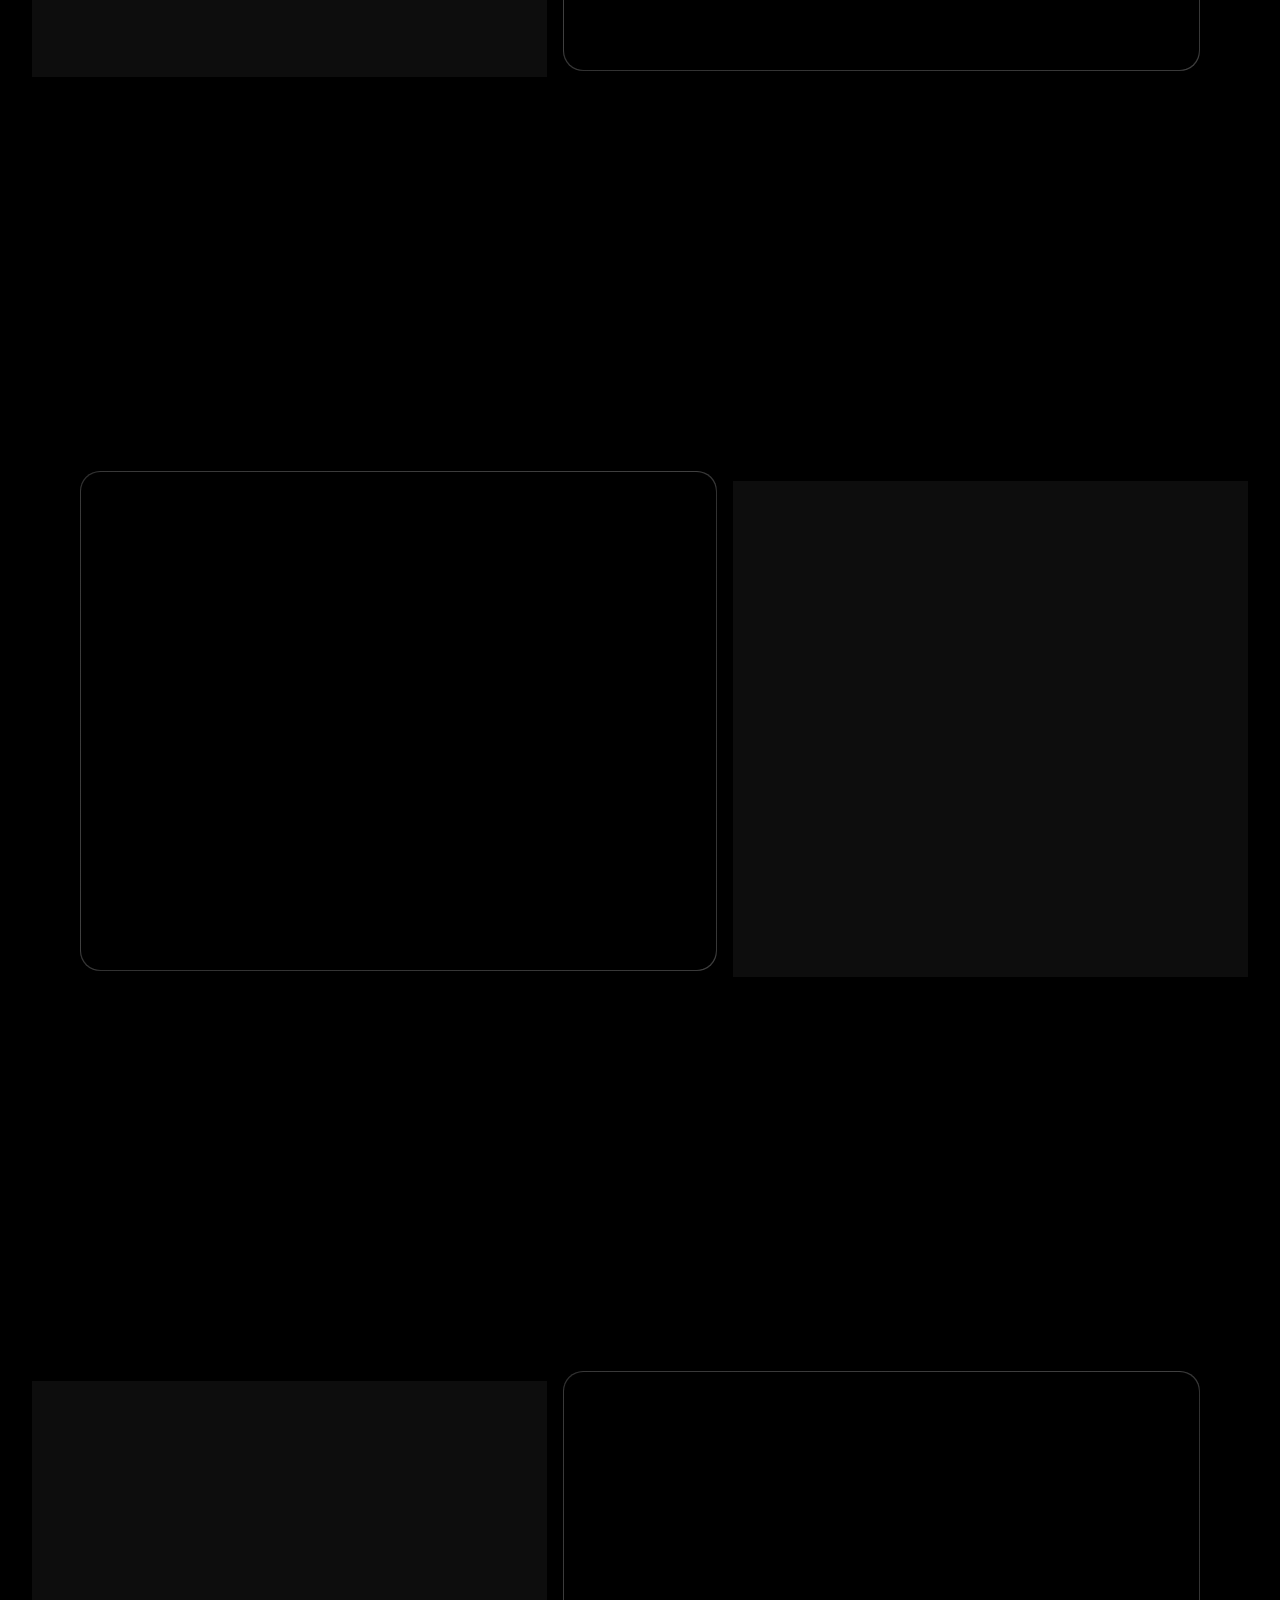
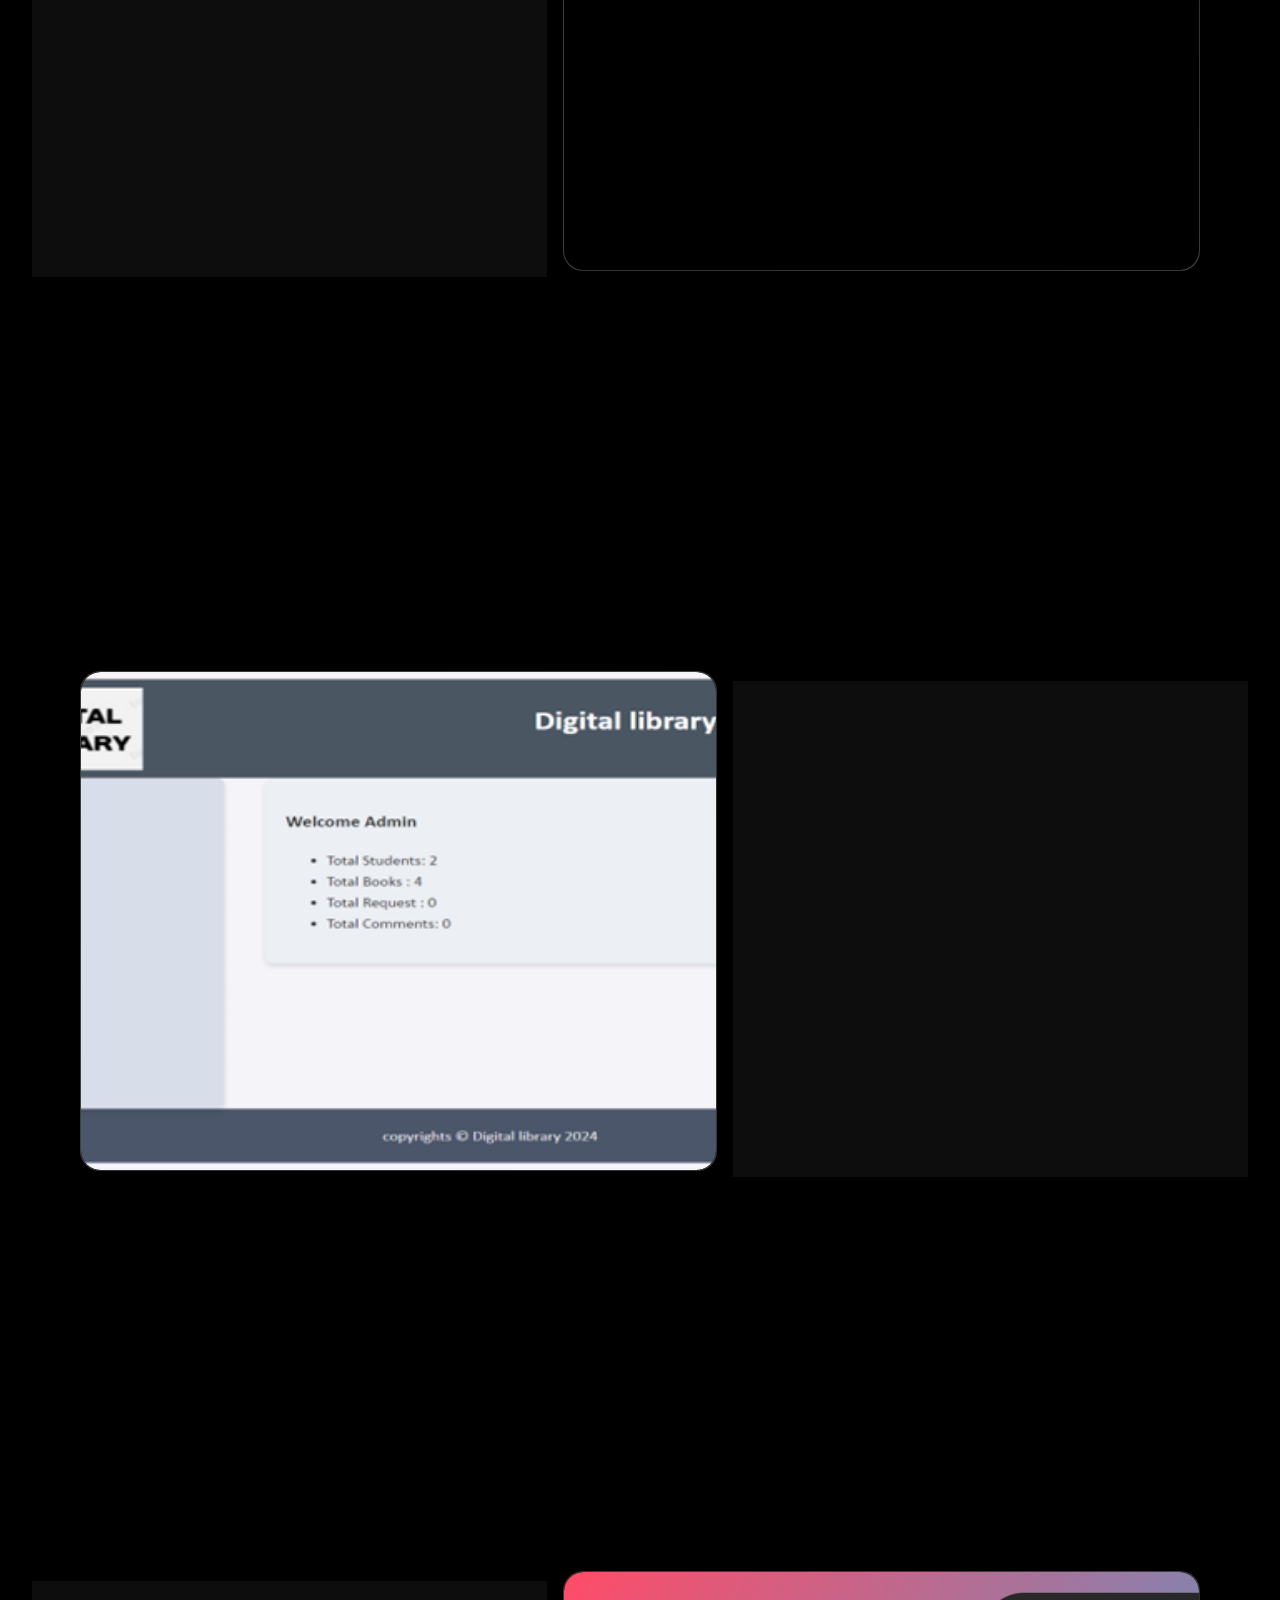
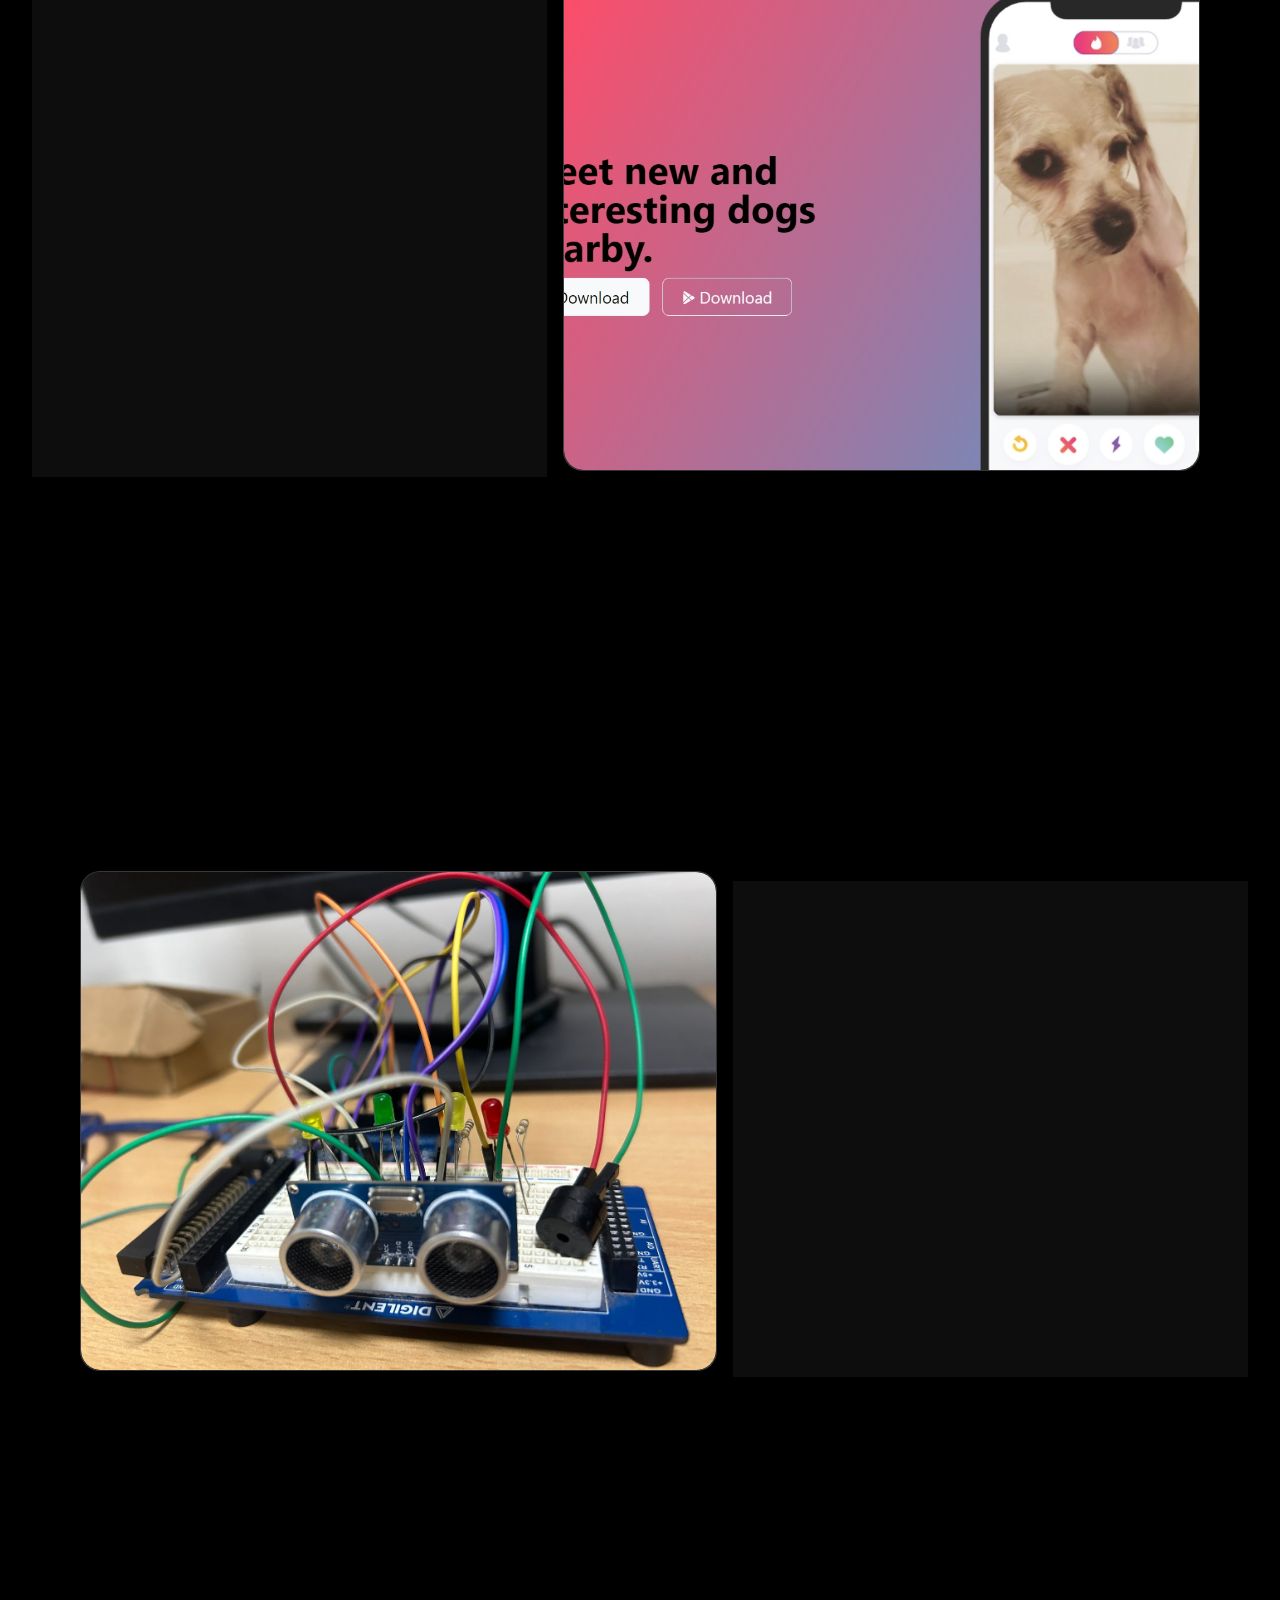
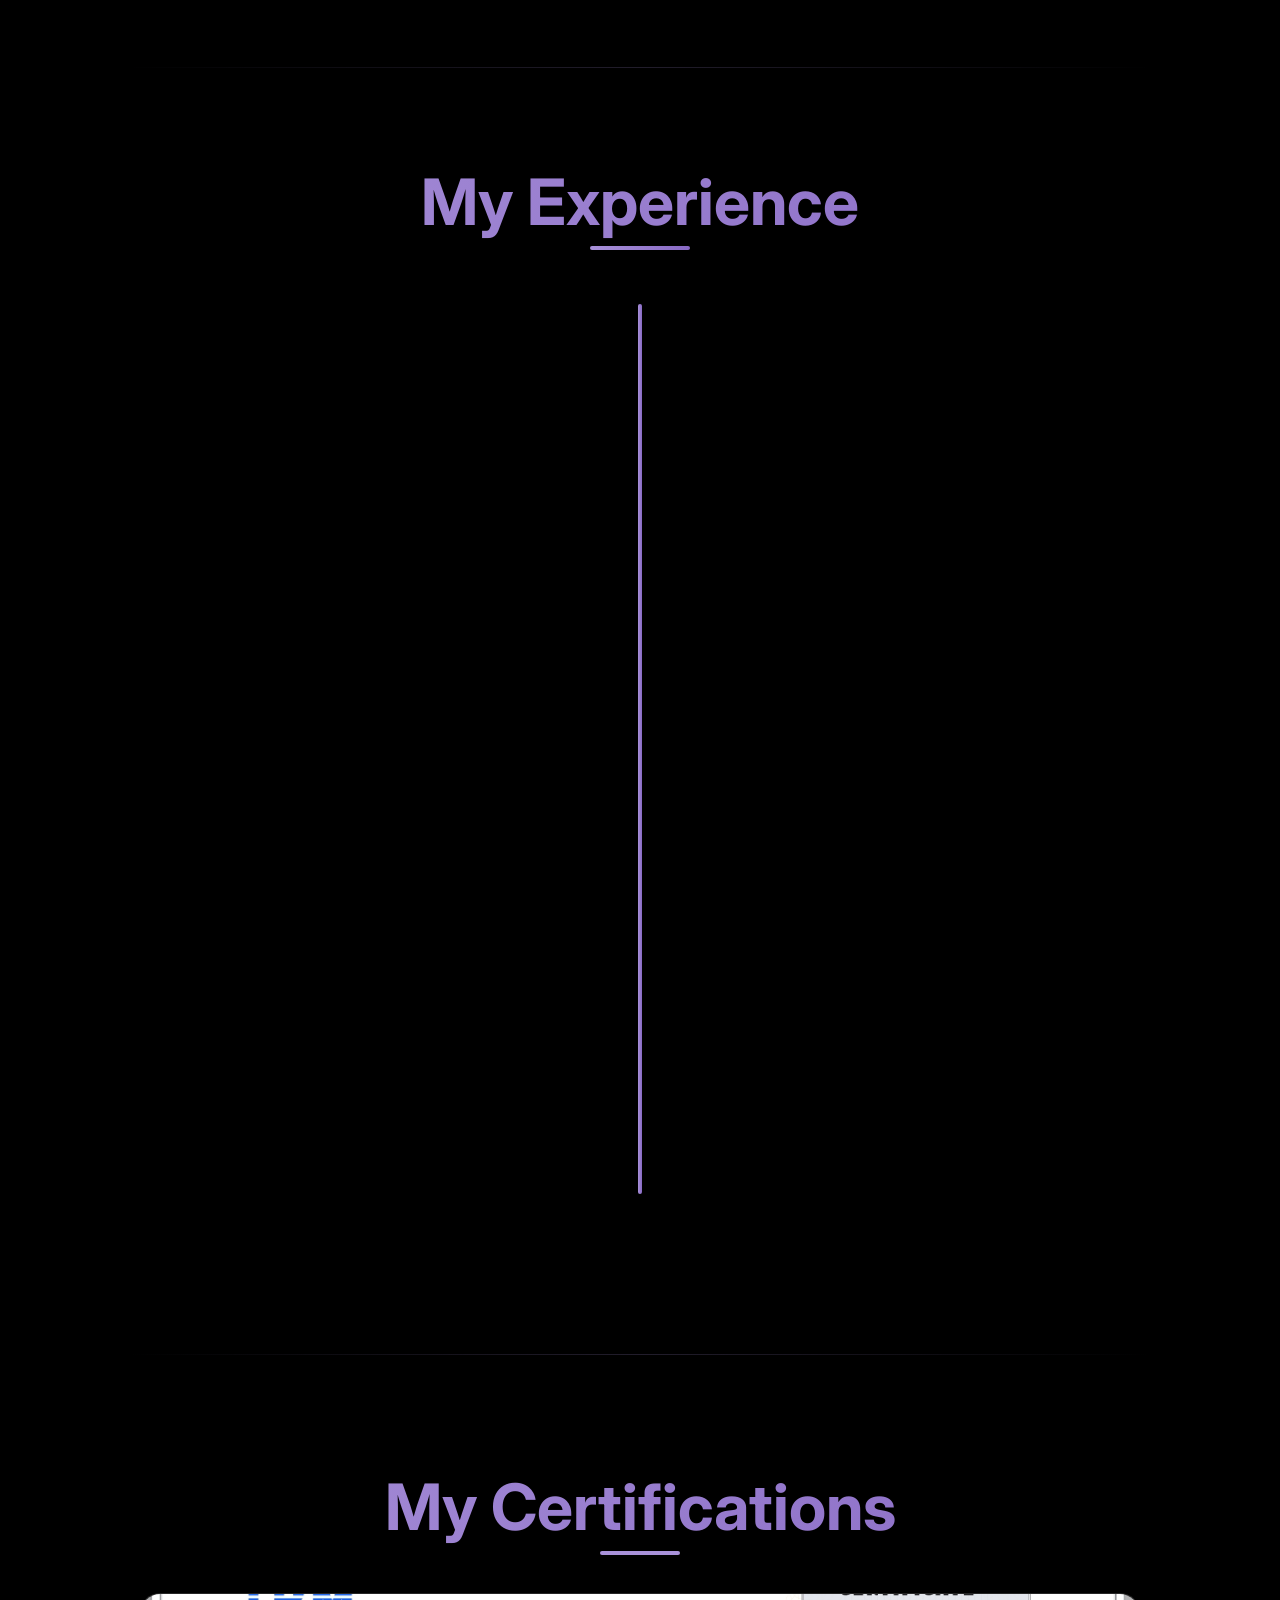
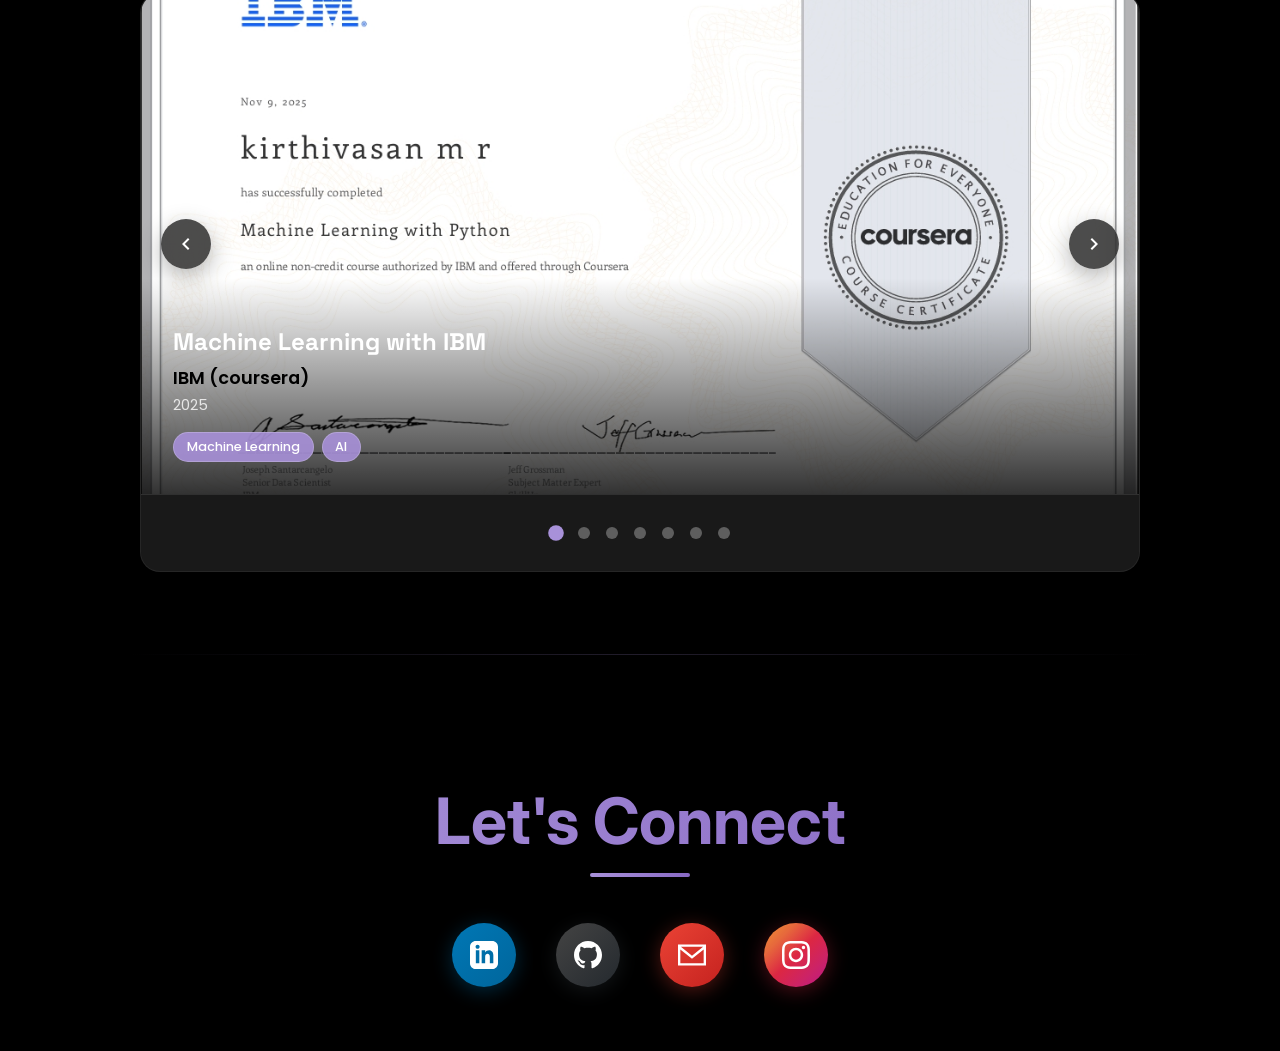
==== commit 5e9b7dff: "feat: implement Lenis smooth scrolling, scroll progress bar, and enhanced hero section animations" ====
--- a/index.html
+++ b/index.html
@@ -23,11 +23,17 @@
     <link rel="manifest" href="assets/favicon/manifest.json">
     <meta name="theme-color" content="#0a0a0a">
     
-    <!-- GSAP Animation Library -->
-    <script src="https://cdnjs.cloudflare.com/ajax/libs/gsap/3.12.2/gsap.min.js"></script>
-    <script src="https://cdnjs.cloudflare.com/ajax/libs/gsap/3.12.2/ScrollTrigger.min.js"></script>
+    <!-- Lenis Smooth Scroll -->
+    <script src="https://unpkg.com/lenis@1.1.18/dist/lenis.min.js"></script>
+    
+    <!-- GSAP Animation Library (Latest) -->
+    <script src="https://cdnjs.cloudflare.com/ajax/libs/gsap/3.12.5/gsap.min.js"></script>
+    <script src="https://cdnjs.cloudflare.com/ajax/libs/gsap/3.12.5/ScrollTrigger.min.js"></script>
 </head>
 <body>
+    <!-- Scroll Progress Bar -->
+    <div class="scroll-progress" id="scroll-progress"></div>
+    
     <div class="glowing-ball"></div>
     <div class="top-right-controls">
         <div class="controls-container">
@@ -54,23 +60,32 @@
     </div>
     <div class="container">
         <!-- Hero Section -->
-        <section class="hero">
-            <div class="hero-content">
-                <p class="greeting">Hi there, I am</p>              
-                <h1 class="name">KIRTHIVASAN M R</h1>
-                <p class="tagline"><span id="tagline-text"></span></p>
-                <div class="npx-hint">
+        <section class="hero" data-scroll-section>
+            <div class="hero-bg-layer"></div>
+            <div class="hero-content" data-scroll data-scroll-speed="-2">
+                <p class="greeting" data-scroll-reveal>Hi there, I am</p>              
+                <h1 class="name" data-scroll-reveal>
+                    <span class="char-wrap">K</span><span class="char-wrap">I</span><span class="char-wrap">R</span><span class="char-wrap">T</span><span class="char-wrap">H</span><span class="char-wrap">I</span><span class="char-wrap">V</span><span class="char-wrap">A</span><span class="char-wrap">S</span><span class="char-wrap">A</span><span class="char-wrap">N</span> <span class="char-wrap">M</span> <span class="char-wrap">R</span>
+                </h1>
+                <p class="tagline" data-scroll-reveal><span id="tagline-text"></span></p>
+                <div class="npx-hint" data-scroll-reveal>
                     <span class="npx-hint-prompt">$</span>
                     <span class="npx-hint-cmd">npx kirthivasan</span>
                     <span class="npx-hint-label">— try it in your terminal</span>
                 </div>
             </div>
+            <div class="scroll-indicator">
+                <div class="scroll-indicator-mouse">
+                    <div class="scroll-indicator-wheel"></div>
+                </div>
+                <span class="scroll-indicator-text">Scroll Down</span>
+            </div>
         </section>        
 
     <!-- About Section -->
-    <section class="about" id="about">
+    <section class="about" id="about" data-scroll-section>
         <div class="about-content">
-            <h2 class="about-title">Who Am I?</h2>
+            <h2 class="about-title" data-scroll-reveal data-scroll-word-reveal>Who Am I?</h2>
             <div class="about-text">
                 <div class="about-text-content">
                     <p class="about-detail">I’m a pre-final year Electronics and Communication Engineering student at SRM Institute of Science and Technology, Ramapuram, focused on backend engineering and system-level problem solving. <br> <br>
@@ -85,9 +100,9 @@
     </section>
 
         <!-- Skills Section -->
-        <section class="skills" id="skills">
+        <section class="skills" id="skills" data-scroll-section>
             <div class="skills-content">
-                <h2 class="skills-title">My Skills</h2>
+                <h2 class="skills-title" data-scroll-reveal>My Skills</h2>
                 <div class="skills-grid">
                     <div class="skill-card">
                         <div class="skill-icon">
@@ -175,9 +190,9 @@
         </section>
       
           <!-- Projects Section -->
-        <section class="projects">
+        <section class="projects" data-scroll-section>
             <div class="projects-content">
-                <h2 class="projects-title">My Projects</h2>
+                <h2 class="projects-title" data-scroll-reveal>My Projects</h2>
                 <div class="projects-container">
                      <div class="project-item">
                         <div class="project-media-wrapper">
@@ -375,9 +390,9 @@
         </section>
         
         <!-- Experience Section -->
-        <section class="experience">
+        <section class="experience" data-scroll-section>
             <div class="experience-content">
-                <h2 class="experience-title">My Experience</h2>                
+                <h2 class="experience-title" data-scroll-reveal>My Experience</h2>                
                 <div class="timeline">
                     <!-- Timeline Line -->
                     <div class="timeline-line"></div>
@@ -428,9 +443,9 @@
         </section>
         
         <!-- Certifications Section -->
-        <section class="certifications">
+        <section class="certifications" data-scroll-section>
             <div class="certifications-content">
-                <h2 class="certifications-title">My Certifications</h2>
+                <h2 class="certifications-title" data-scroll-reveal>My Certifications</h2>
                 <div class="certifications-slider">
                     <div class="slider-container">
                         <div class="slider-track">
@@ -575,9 +590,9 @@
         </section>
         
         <!-- Contact Section -->
-        <section class="contact">
+        <section class="contact" data-scroll-section>
             <div class="contact-content">
-                <h2 class="contact-title">Let's Connect</h2>
+                <h2 class="contact-title" data-scroll-reveal>Let's Connect</h2>
                 <div class="social-icons-row">
                     <!-- LinkedIn -->
                     <a href="https://www.linkedin.com/in/kirthivasan-m-r-2b7a6932a/" target="_blank" rel="noopener noreferrer" class="social-icon-link linkedin" aria-label="LinkedIn">
--- a/style.css
+++ b/style.css
@@ -581,10 +581,7 @@
     word-break: break-word;
     hyphens: auto;
     max-width: 100%;
-    background: var(--primary-gradient);
-    -webkit-background-clip: text;
-    -webkit-text-fill-color: transparent;
-    background-clip: text;
+    color: var(--primary-color);
 }
 
 .tagline {
@@ -635,6 +632,36 @@
     box-shadow: 0 0 28px rgba(168, 145, 217, 0.35), inset 0 0 16px rgba(168, 145, 217, 0.08);
 }
 
+@media (max-width: 768px) {
+    .npx-hint {
+        white-space: normal;
+        text-align: center;
+        flex-wrap: wrap;
+        justify-content: center;
+        font-size: 0.8rem;
+        padding: 0.5rem 0.9rem;
+        gap: 0.35rem;
+        max-width: calc(100vw - 3rem);
+        box-sizing: border-box;
+    }
+    .npx-hint-label {
+        width: 100%;
+        text-align: center;
+        font-size: 0.72rem;
+    }
+}
+
+@media (max-width: 480px) {
+    .npx-hint {
+        font-size: 0.75rem;
+        padding: 0.45rem 0.8rem;
+        max-width: calc(100vw - 2rem);
+    }
+    .npx-hint-cmd {
+        font-size: 0.75rem;
+    }
+}
+
 /* Hackathon Badge */
 .project-media-wrapper {
     position: relative;
@@ -1601,6 +1628,8 @@
         margin-bottom: 1.5rem;
         border-radius: 15px;
     }
+
+    .project-info {
         flex: none !important;
         max-width: 100% !important;
         width: 100% !important;
@@ -2800,28 +2829,28 @@
     display: none;
 }
 
-/* Mobile-specific overrides to disable animations and transitions */
+/* Mobile-specific overrides for performance */
 @media (max-width: 768px) {
-    /* Disable smooth scrolling */
+    /* Keep smooth scrolling disabled for performance on mobile */
     html {
         scroll-behavior: auto !important;
     }
 
-    /* Disable all transitions and animations */
-    * {
+    /* Only disable CSS hover transitions, not all transitions */
+    .skill-card,
+    .social-card,
+    .experience-card,
+    .project-info {
         transition: none !important;
-        animation: none !important;
-    }
-
-    /* Reset transforms */
+    }
+
+    /* Reset hover transforms */
     .skill-card:hover,
     .social-card:hover,
     .experience-card:hover,
     .project-info:hover,
     .view-code-btn:active,
-    .social-btn:active,
-    .about.in-view .about-content,
-    .about-content {
+    .social-btn:active {
         transform: none !important;
     }
 
@@ -2851,11 +2880,6 @@
     .experience-title,
     .contact-title {
         filter: none !important;
-    }
-
-    /* Ensure the cursor is not blinking */
-    .cursor {
-        display: none;
     }
 }
 
@@ -3443,4 +3467,246 @@
 .cert-skill-animate {
     opacity: 0;
     transform: translateY(20px);
+}
+
+/* ============================================
+   LENIS SMOOTH SCROLL BASE STYLES
+   ============================================ */
+
+html.lenis, html.lenis body {
+    height: auto;
+}
+
+.lenis.lenis-smooth {
+    scroll-behavior: auto !important;
+}
+
+.lenis.lenis-smooth [data-lenis-prevent] {
+    overscroll-behavior: contain;
+}
+
+.lenis.lenis-stopped {
+    overflow: hidden;
+}
+
+.lenis.lenis-scrolling iframe {
+    pointer-events: none;
+}
+
+/* ============================================
+   SCROLL PROGRESS BAR
+   ============================================ */
+
+.scroll-progress {
+    position: fixed;
+    top: 0;
+    left: 0;
+    width: 100%;
+    height: 3px;
+    background: var(--primary-gradient);
+    transform-origin: left center;
+    transform: scaleX(0);
+    z-index: 9999;
+    pointer-events: none;
+    box-shadow:
+        0 0 10px rgba(168, 145, 217, 0.6),
+        0 0 20px rgba(168, 145, 217, 0.3);
+}
+
+.light-theme .scroll-progress {
+    box-shadow:
+        0 0 10px rgba(168, 145, 217, 0.4),
+        0 0 20px rgba(168, 145, 217, 0.2);
+}
+
+/* ============================================
+   SCROLL DOWN INDICATOR
+   ============================================ */
+
+.scroll-indicator {
+    position: absolute;
+    bottom: 3rem;
+    left: 50%;
+    transform: translateX(-50%);
+    display: flex;
+    flex-direction: column;
+    align-items: center;
+    gap: 0.8rem;
+    z-index: 5;
+}
+
+.scroll-indicator-mouse {
+    width: 26px;
+    height: 42px;
+    border: 2px solid rgba(168, 145, 217, 0.5);
+    border-radius: 20px;
+    position: relative;
+    display: flex;
+    justify-content: center;
+}
+
+.scroll-indicator-wheel {
+    width: 4px;
+    height: 10px;
+    background: var(--primary-color);
+    border-radius: 4px;
+    margin-top: 8px;
+    animation: scrollWheel 2s ease-in-out infinite;
+}
+
+@keyframes scrollWheel {
+    0% { opacity: 1; transform: translateY(0); }
+    50% { opacity: 0.5; transform: translateY(12px); }
+    100% { opacity: 1; transform: translateY(0); }
+}
+
+.scroll-indicator-text {
+    font-size: 0.7rem;
+    color: var(--subtle-text);
+    text-transform: uppercase;
+    letter-spacing: 0.15em;
+    font-family: 'Space Grotesk', sans-serif;
+    font-weight: 500;
+}
+
+.light-theme .scroll-indicator-mouse {
+    border-color: rgba(168, 145, 217, 0.6);
+}
+
+@media (max-width: 768px) {
+    .scroll-indicator {
+        bottom: 2rem;
+    }
+    .scroll-indicator-mouse {
+        width: 22px;
+        height: 36px;
+    }
+    .scroll-indicator-wheel {
+        width: 3px;
+        height: 8px;
+        margin-top: 6px;
+    }
+    .scroll-indicator-text {
+        font-size: 0.6rem;
+    }
+}
+
+/* ============================================
+   HERO BACKGROUND PARALLAX LAYER
+   ============================================ */
+
+.hero {
+    position: relative;
+    overflow: hidden;
+}
+
+.hero-bg-layer {
+    position: absolute;
+    top: -20%;
+    left: -10%;
+    right: -10%;
+    bottom: -20%;
+    background: transparent;
+    pointer-events: none;
+    z-index: 0;
+    will-change: transform;
+}
+
+.light-theme .hero-bg-layer {
+    background: transparent;
+}
+
+/* ============================================
+   CHARACTER-BY-CHARACTER NAME ANIMATION
+   Professional clip-mask text reveal
+   ============================================ */
+
+.name {
+    overflow: hidden; /* clip boundary for the reveal */
+}
+
+.char-wrap {
+    display: inline-block;
+    will-change: transform, opacity;
+    color: #A891D9;
+    position: relative;
+    transition: transform 0.35s cubic-bezier(0.25, 0.46, 0.45, 0.94),
+                color 0.3s ease,
+                text-shadow 0.3s ease;
+}
+
+.char-wrap:hover {
+    color: #CBBBF6;
+    transform: translateY(-3px) !important;
+    text-shadow: 0 0 25px rgba(168, 145, 217, 0.4);
+}
+
+/* ============================================
+   ENHANCED SECTION TRANSITIONS
+   ============================================ */
+
+[data-scroll-section] {
+    position: relative;
+}
+
+[data-scroll-reveal] {
+    will-change: transform, opacity;
+}
+
+/* Smooth section separators */
+.about::before,
+.skills::before,
+.projects::before,
+.experience::before,
+.certifications::before,
+.contact::before {
+    content: '';
+    position: absolute;
+    top: 0;
+    left: 10%;
+    right: 10%;
+    height: 1px;
+    background: linear-gradient(90deg, transparent, rgba(168, 145, 217, 0.2), transparent);
+    pointer-events: none;
+}
+
+.hero::before {
+    display: none !important;
+}
+
+.light-theme .about::before,
+.light-theme .skills::before,
+.light-theme .projects::before,
+.light-theme .experience::before,
+.light-theme .certifications::before,
+.light-theme .contact::before {
+    background: linear-gradient(90deg, transparent, rgba(168, 145, 217, 0.3), transparent);
+}
+
+/* ============================================
+   CUSTOM SCROLLBAR (Desktop)
+   ============================================ */
+
+@media (min-width: 769px) {
+    ::-webkit-scrollbar {
+        width: 6px;
+    }
+
+    ::-webkit-scrollbar-track {
+        background: transparent;
+    }
+
+    ::-webkit-scrollbar-thumb {
+        background: rgba(168, 145, 217, 0.3);
+        border-radius: 10px;
+    }
+
+    ::-webkit-scrollbar-thumb:hover {
+        background: rgba(168, 145, 217, 0.6);
+    }
+
+    html {
+        scrollbar-width: thin;
+        scrollbar-color: rgba(168, 145, 217, 0.3) transparent;
+    }
 }
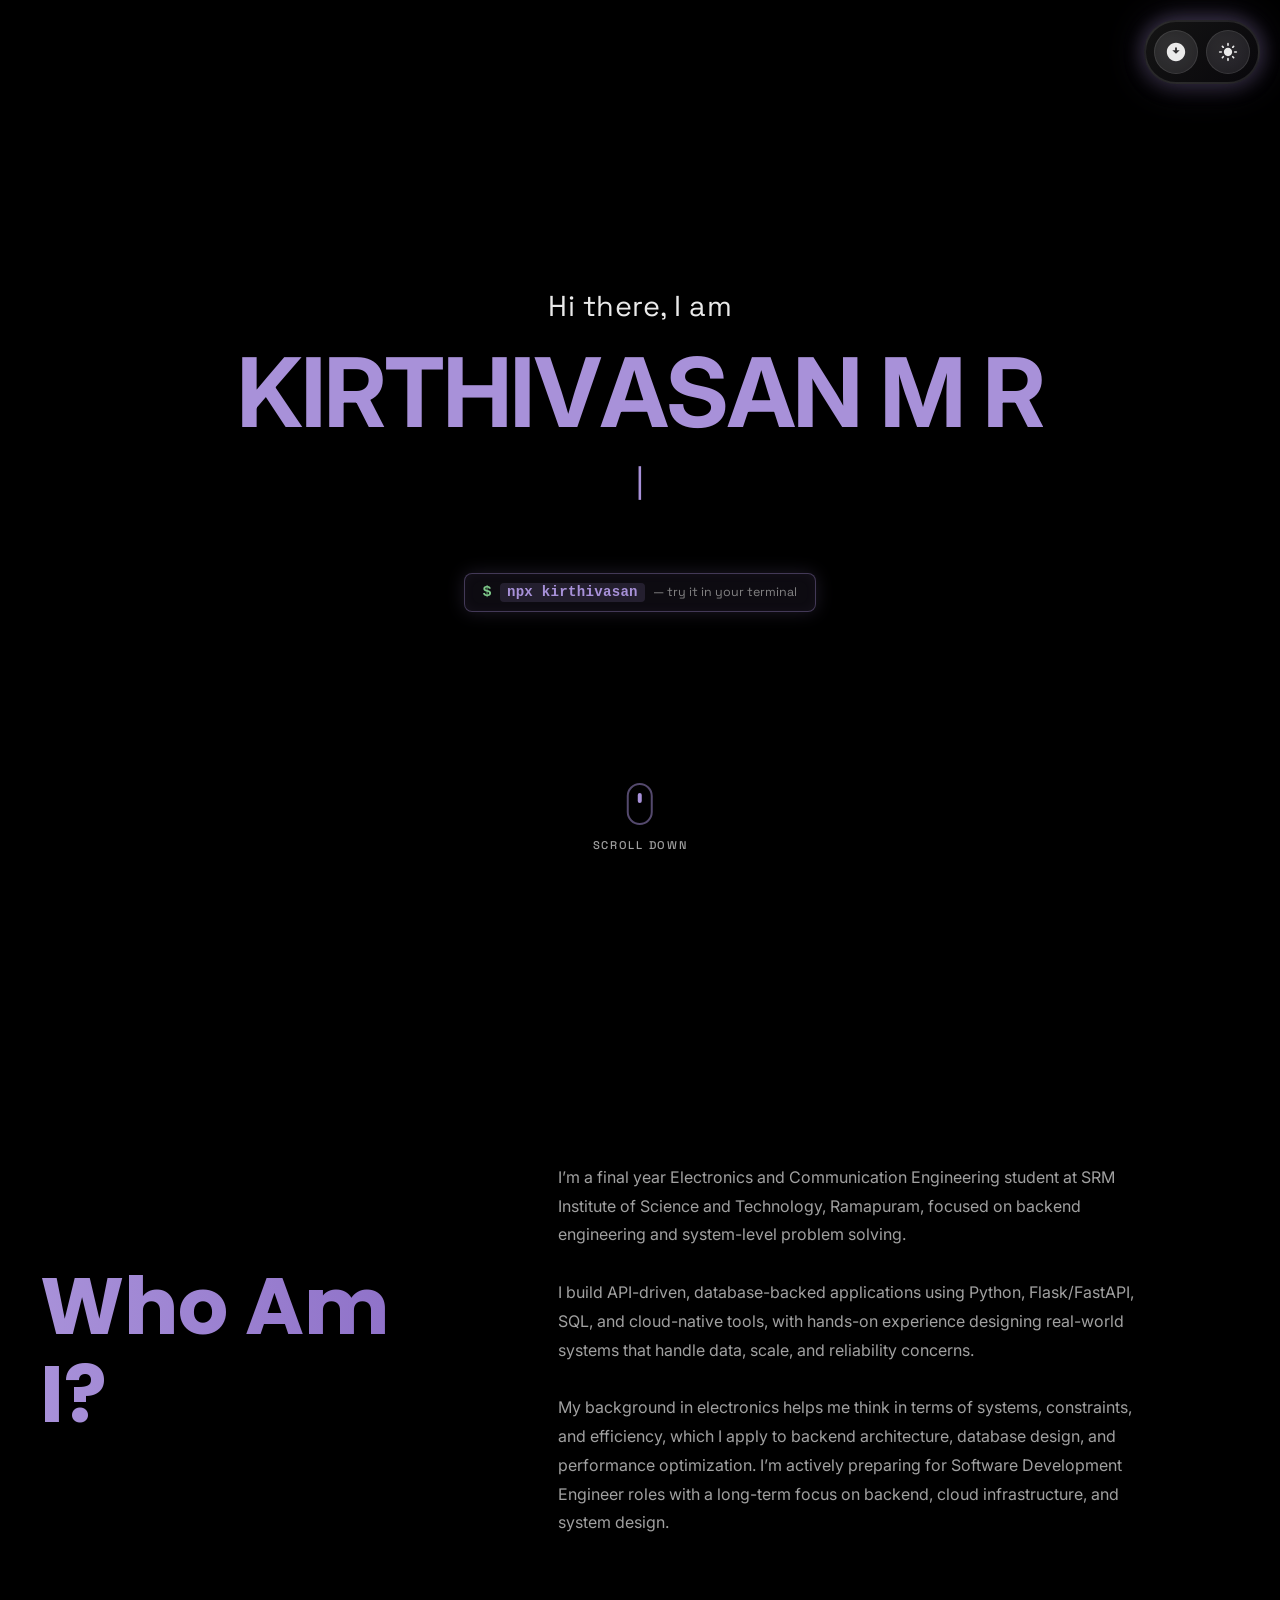
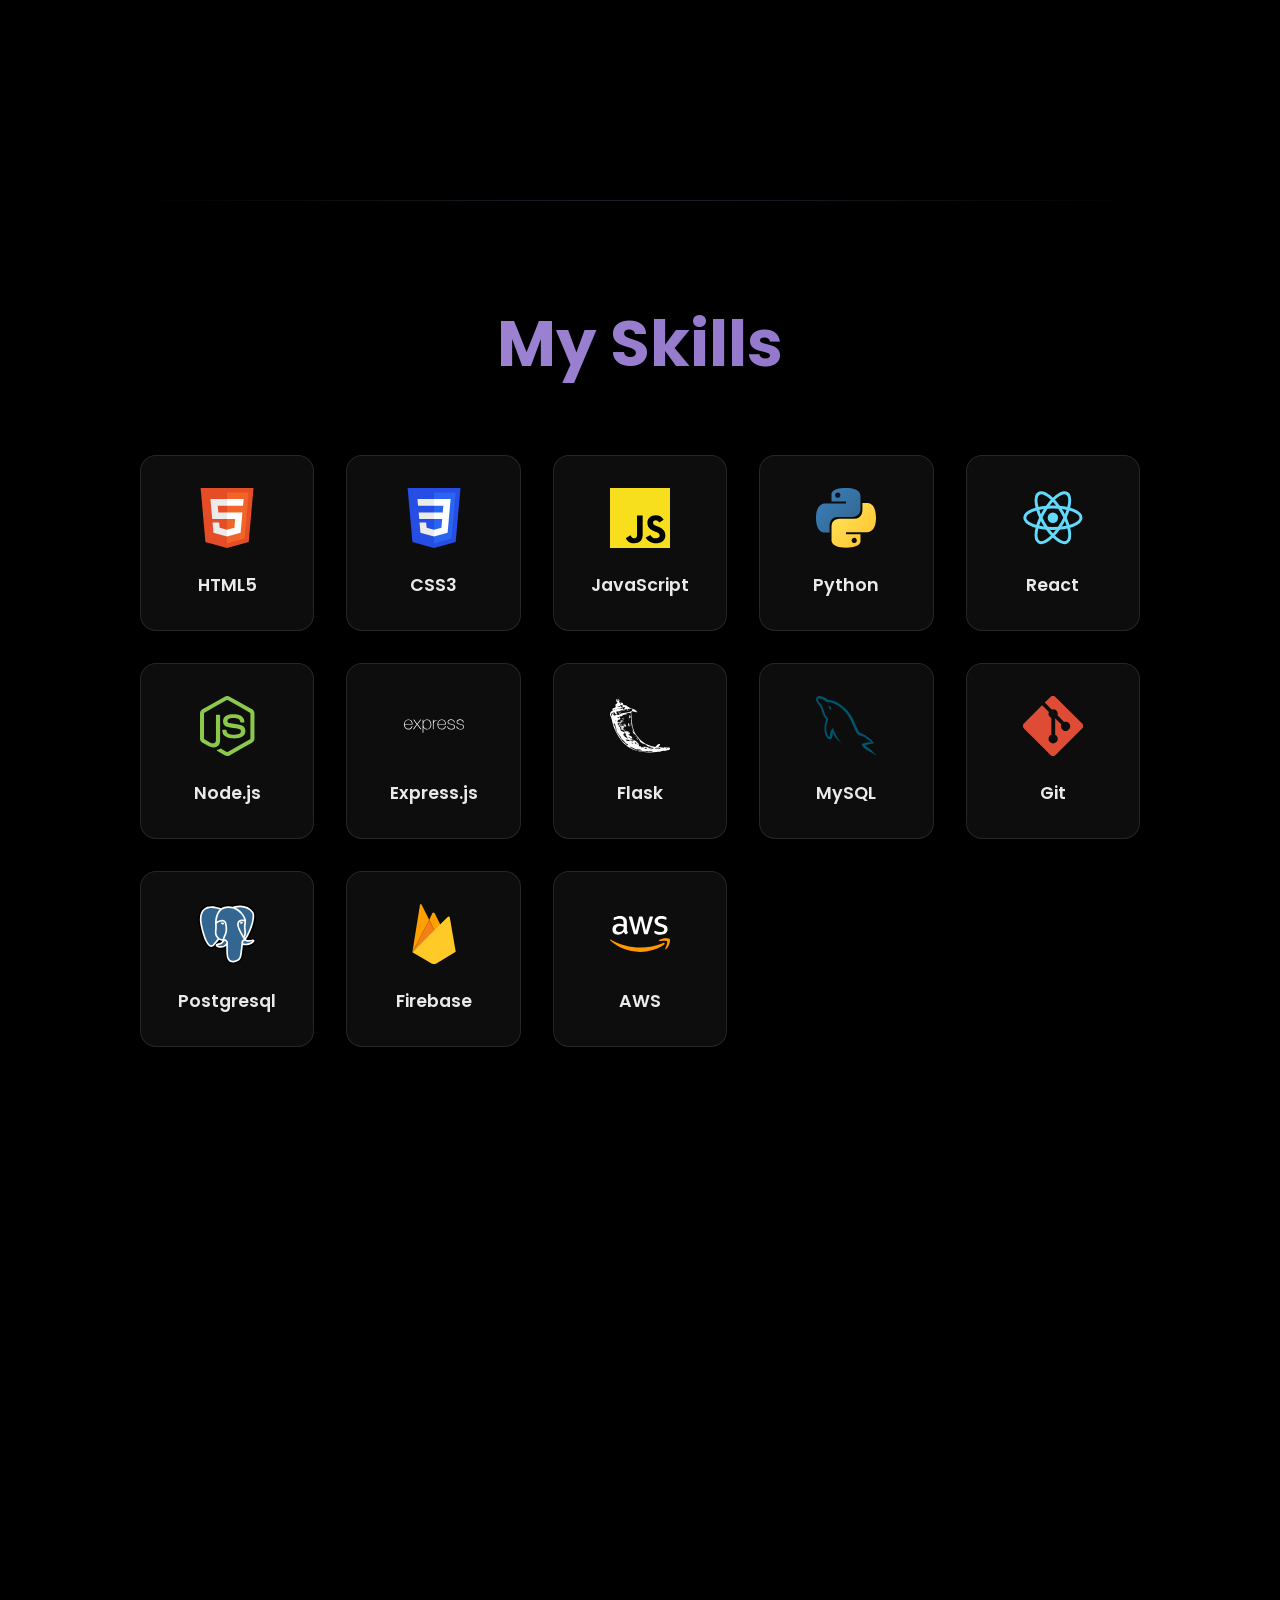
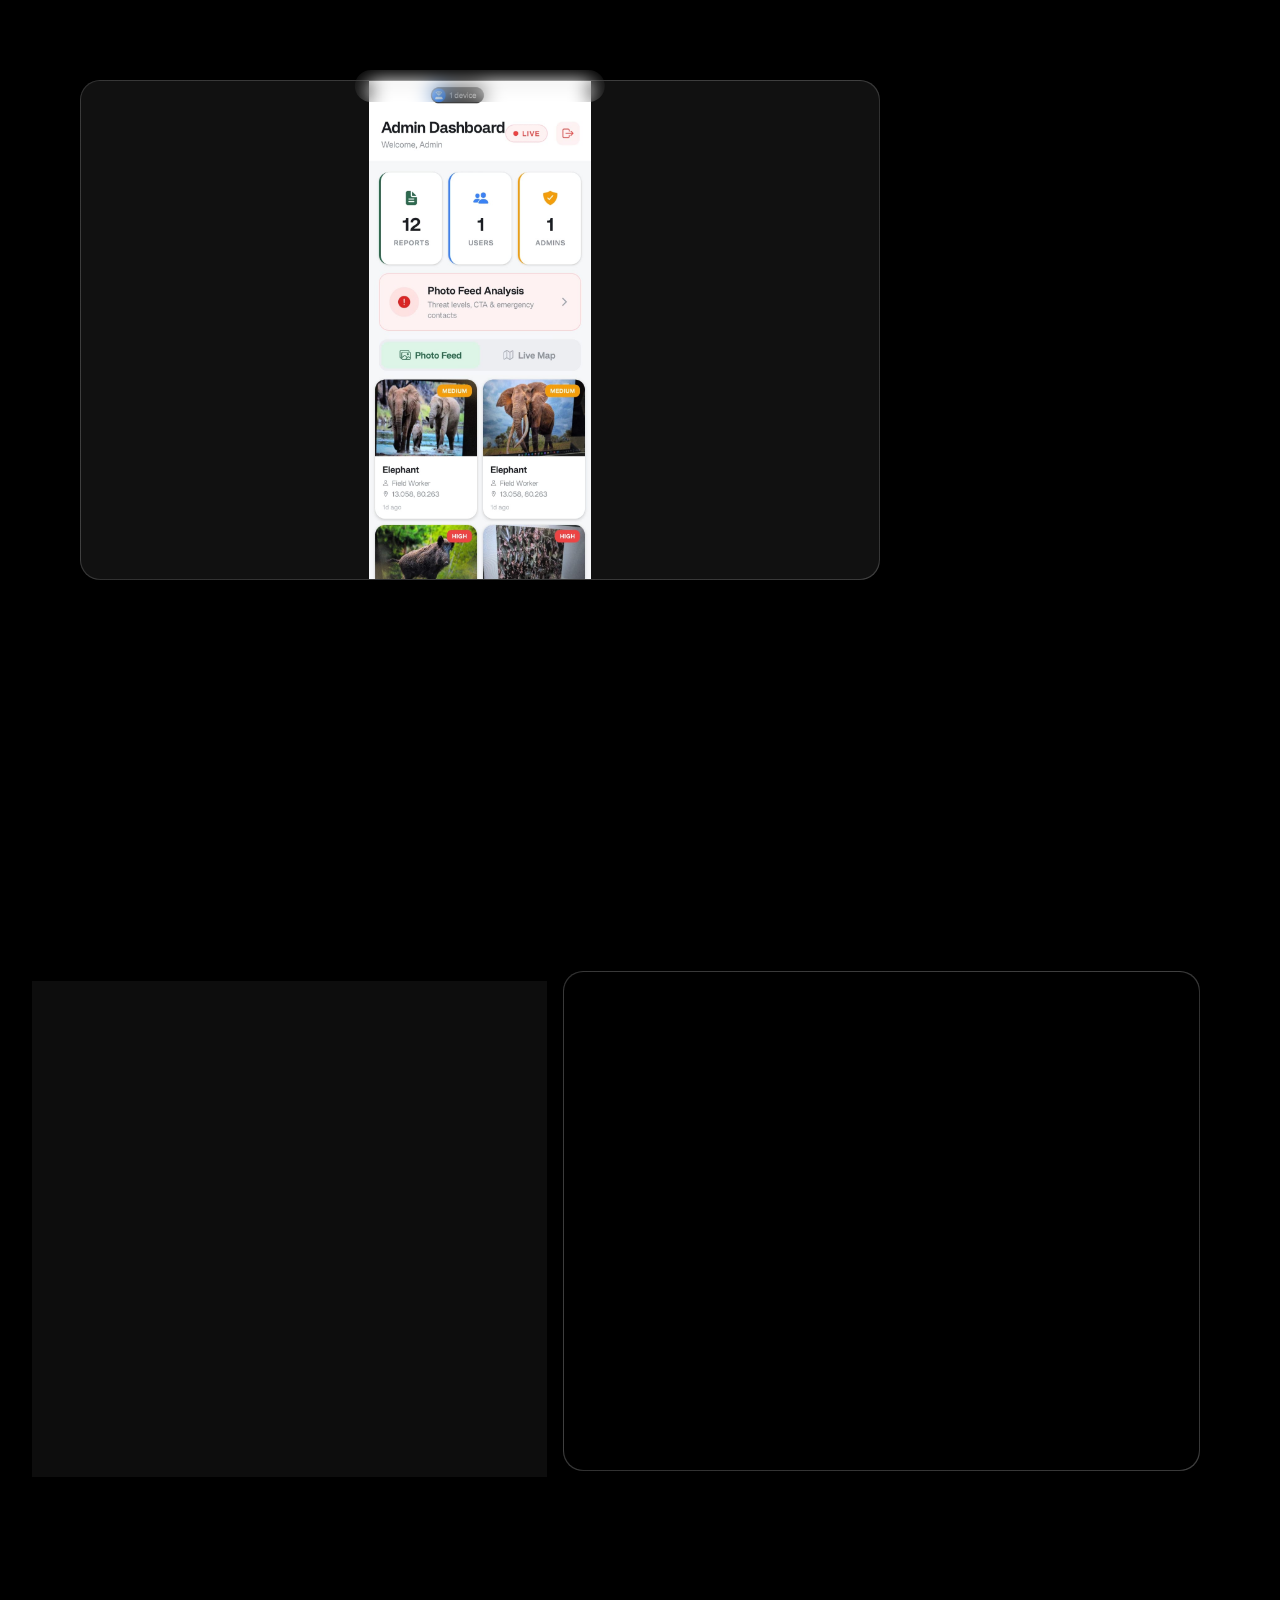
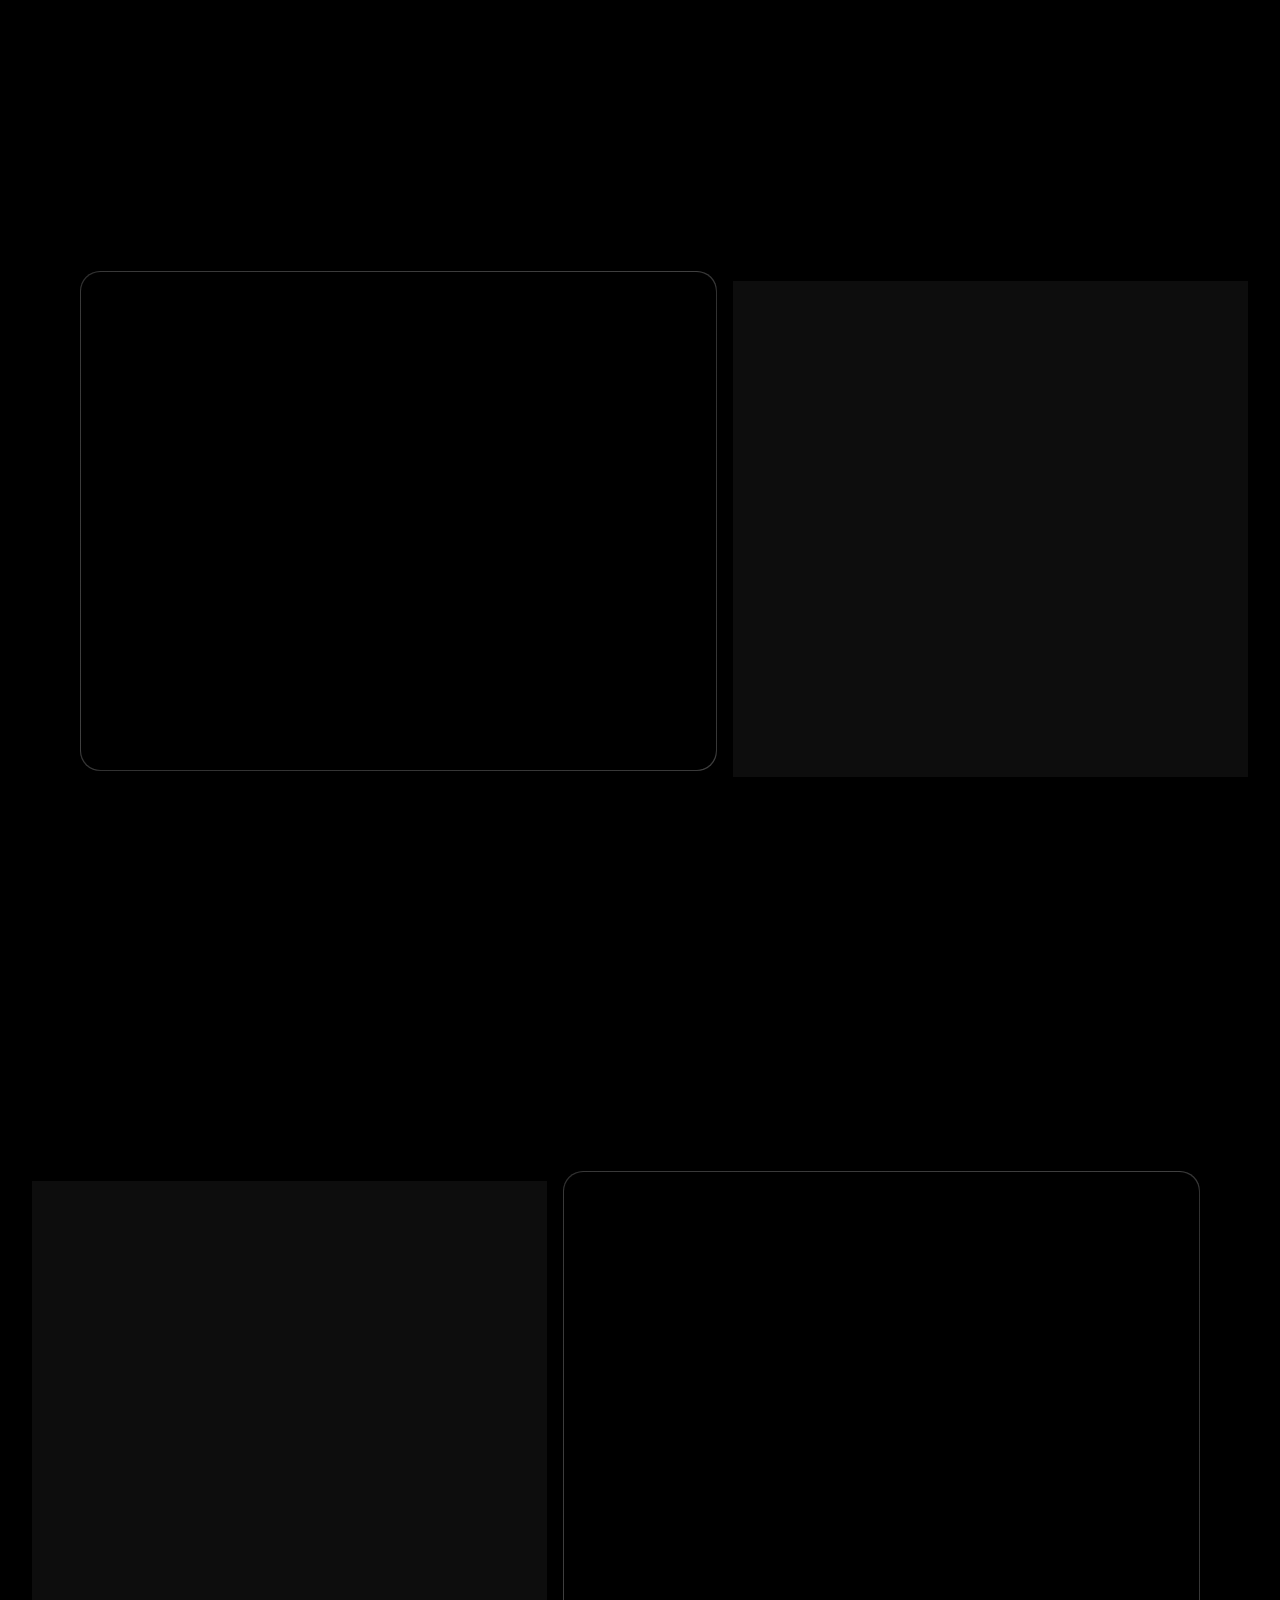
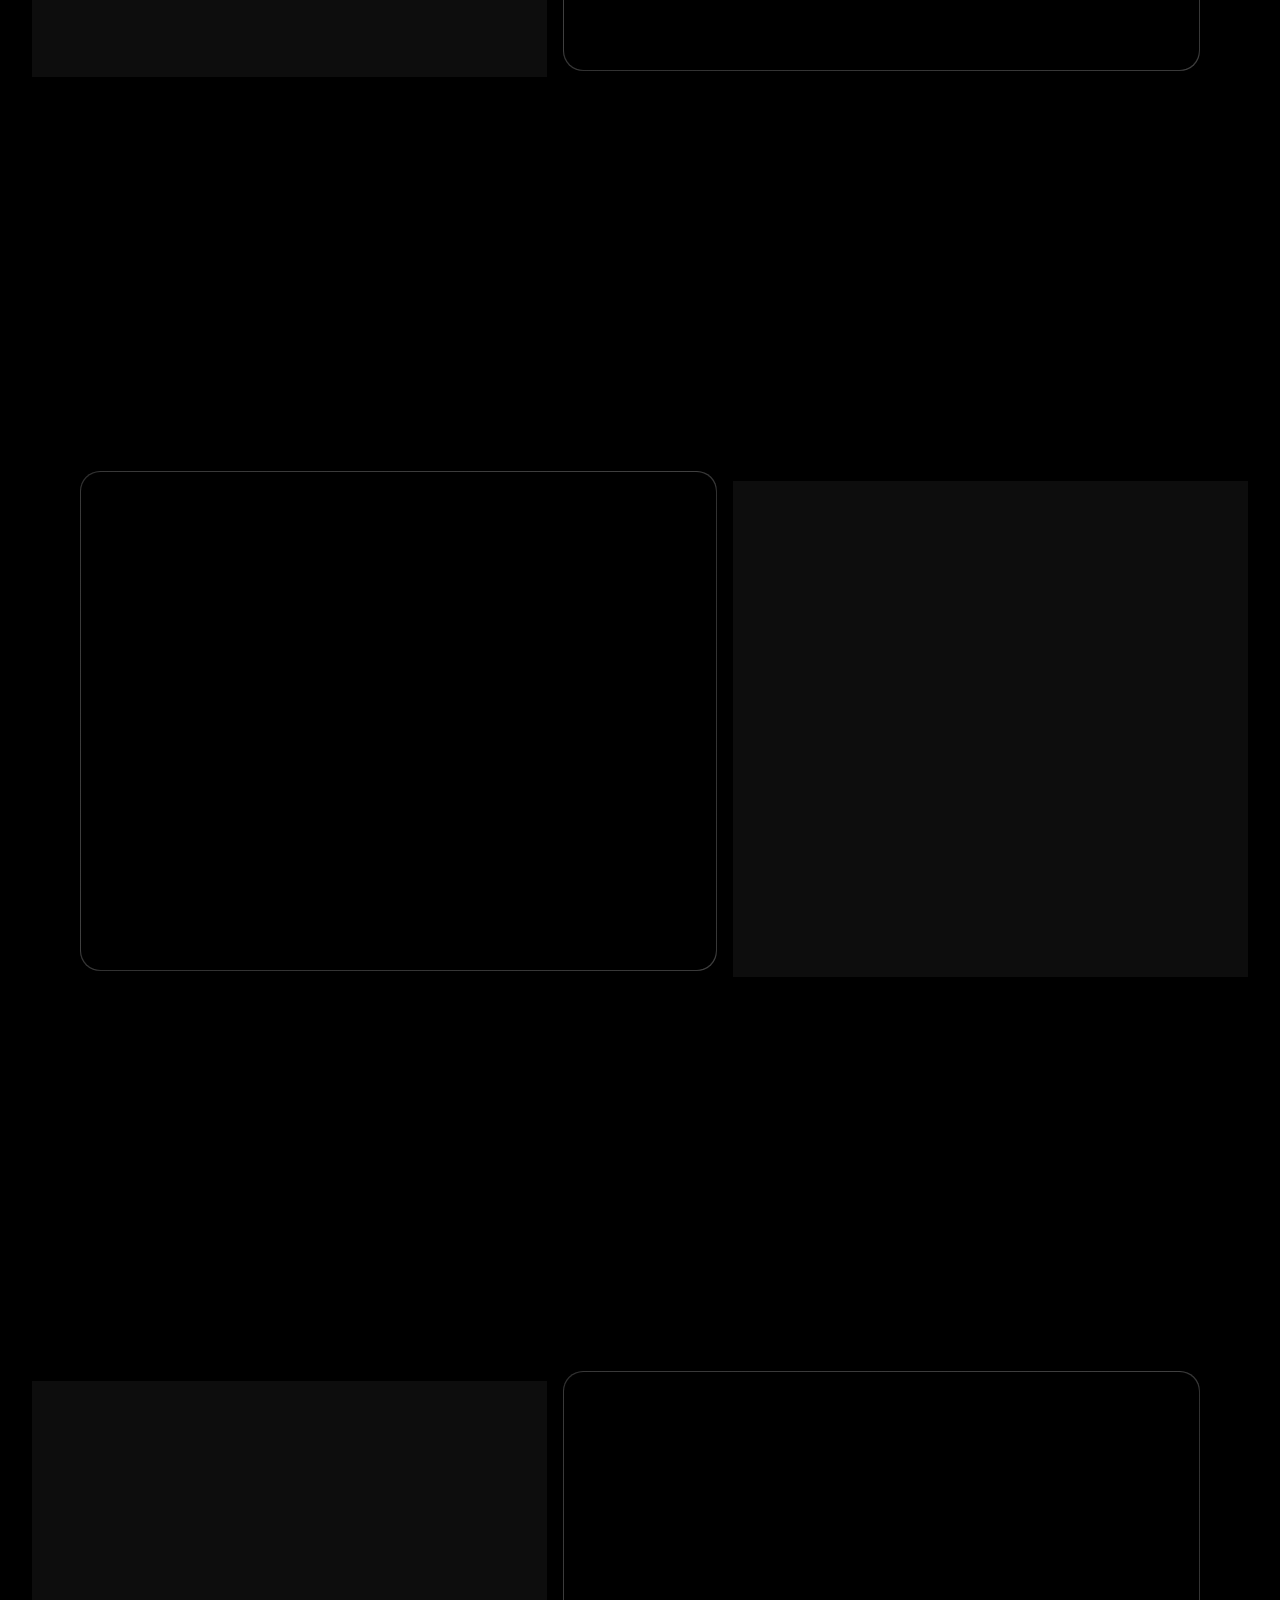
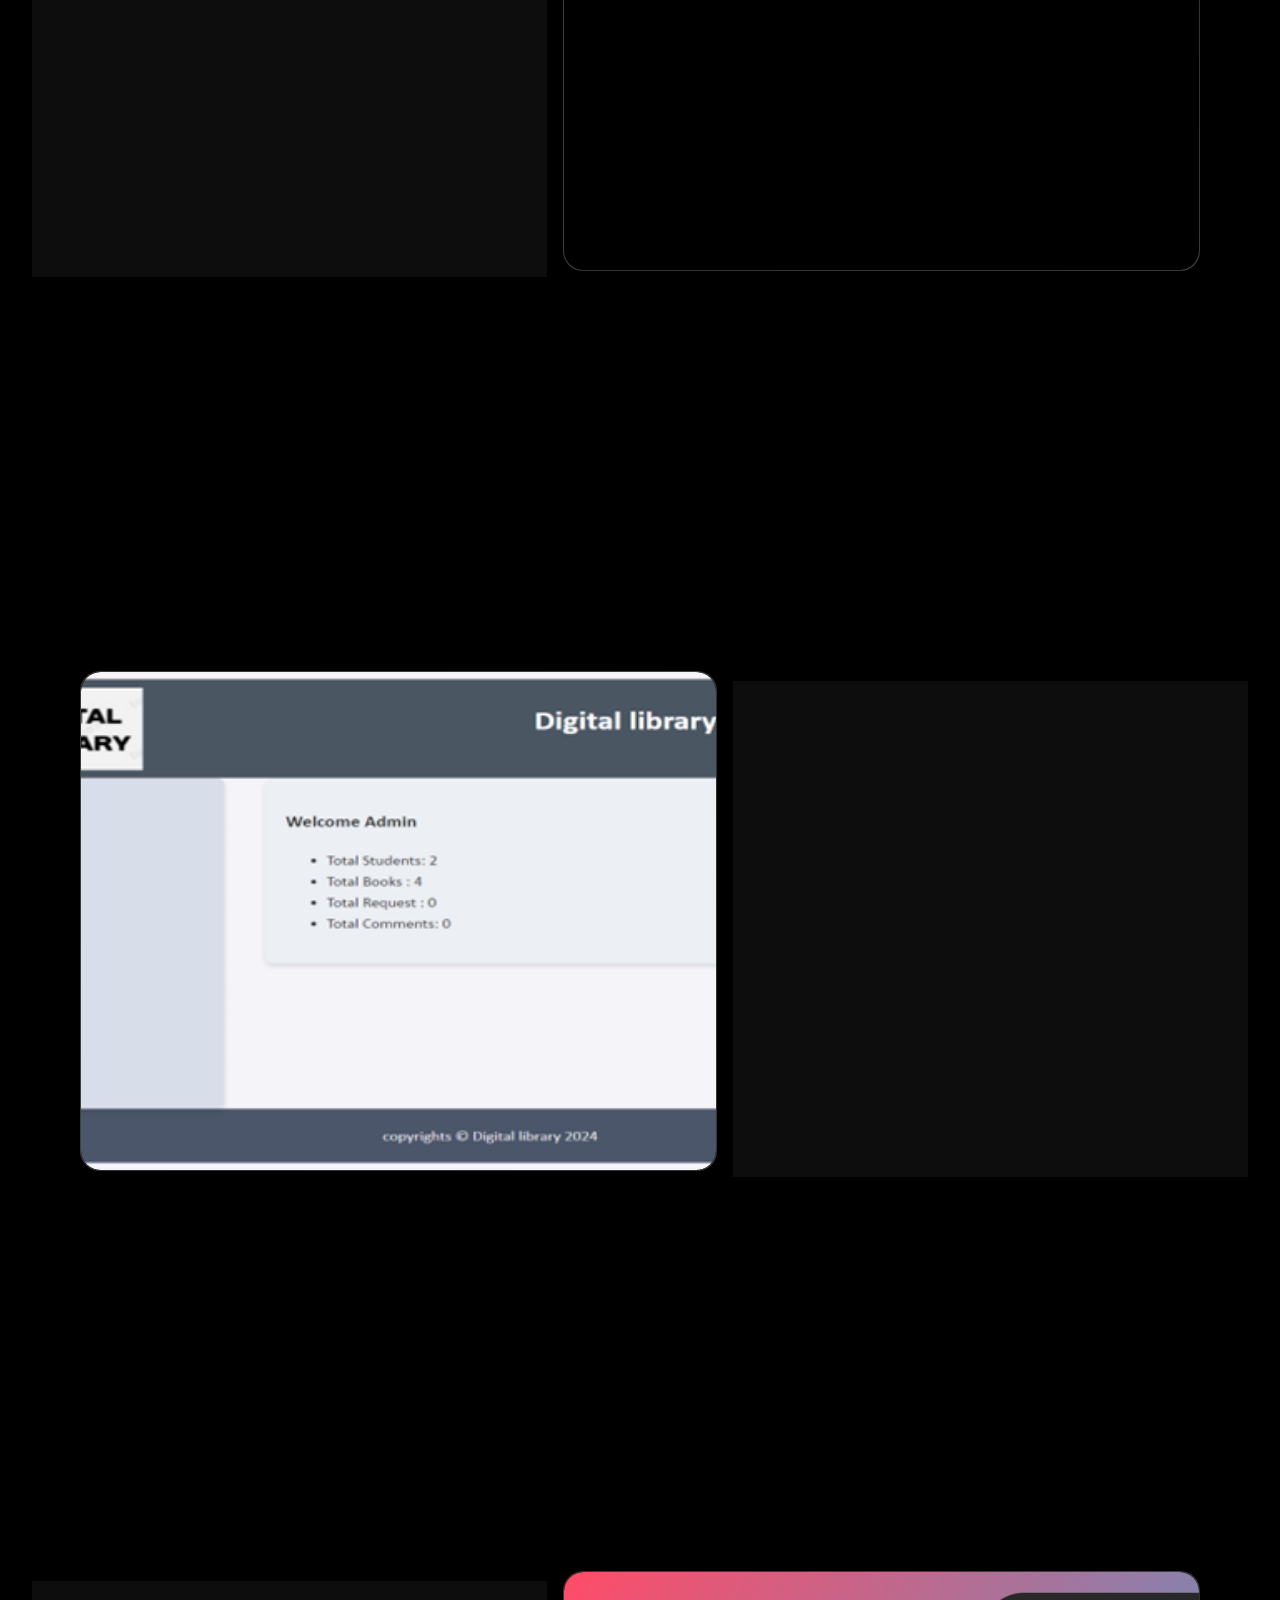
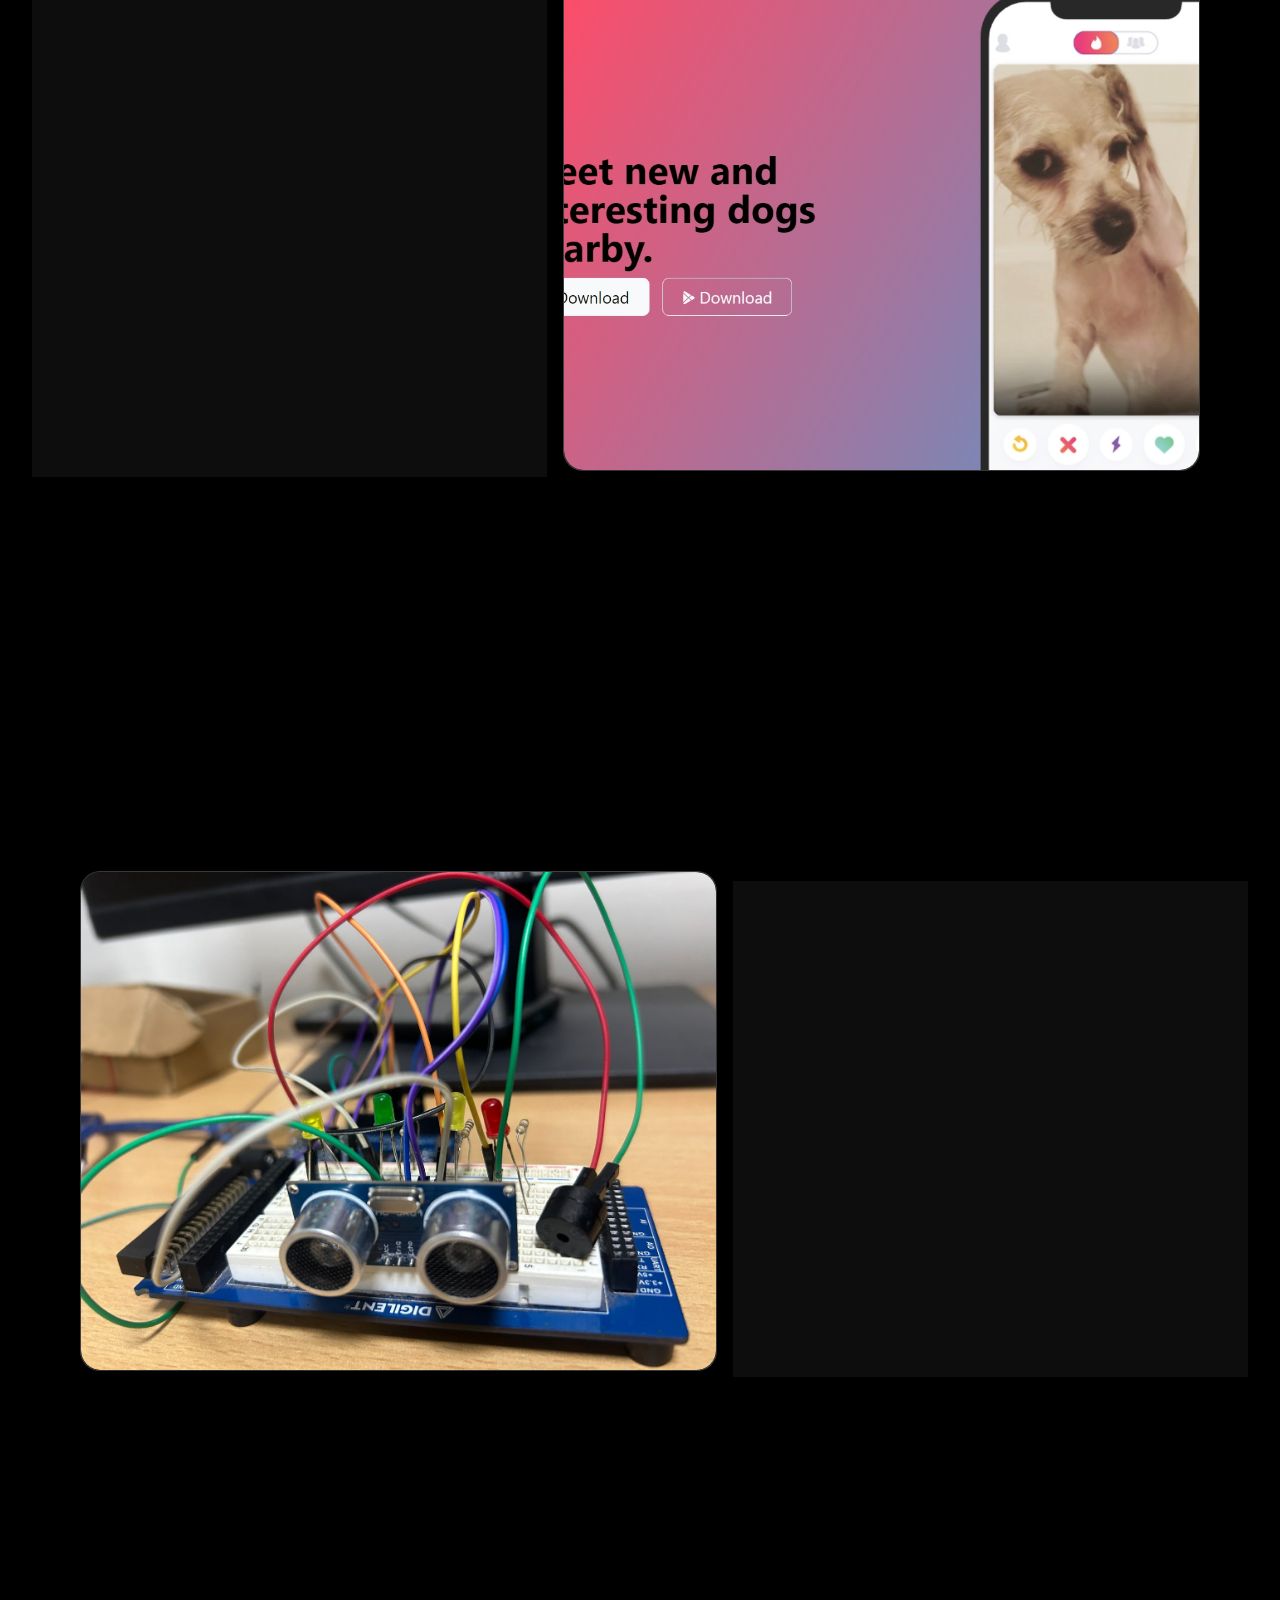
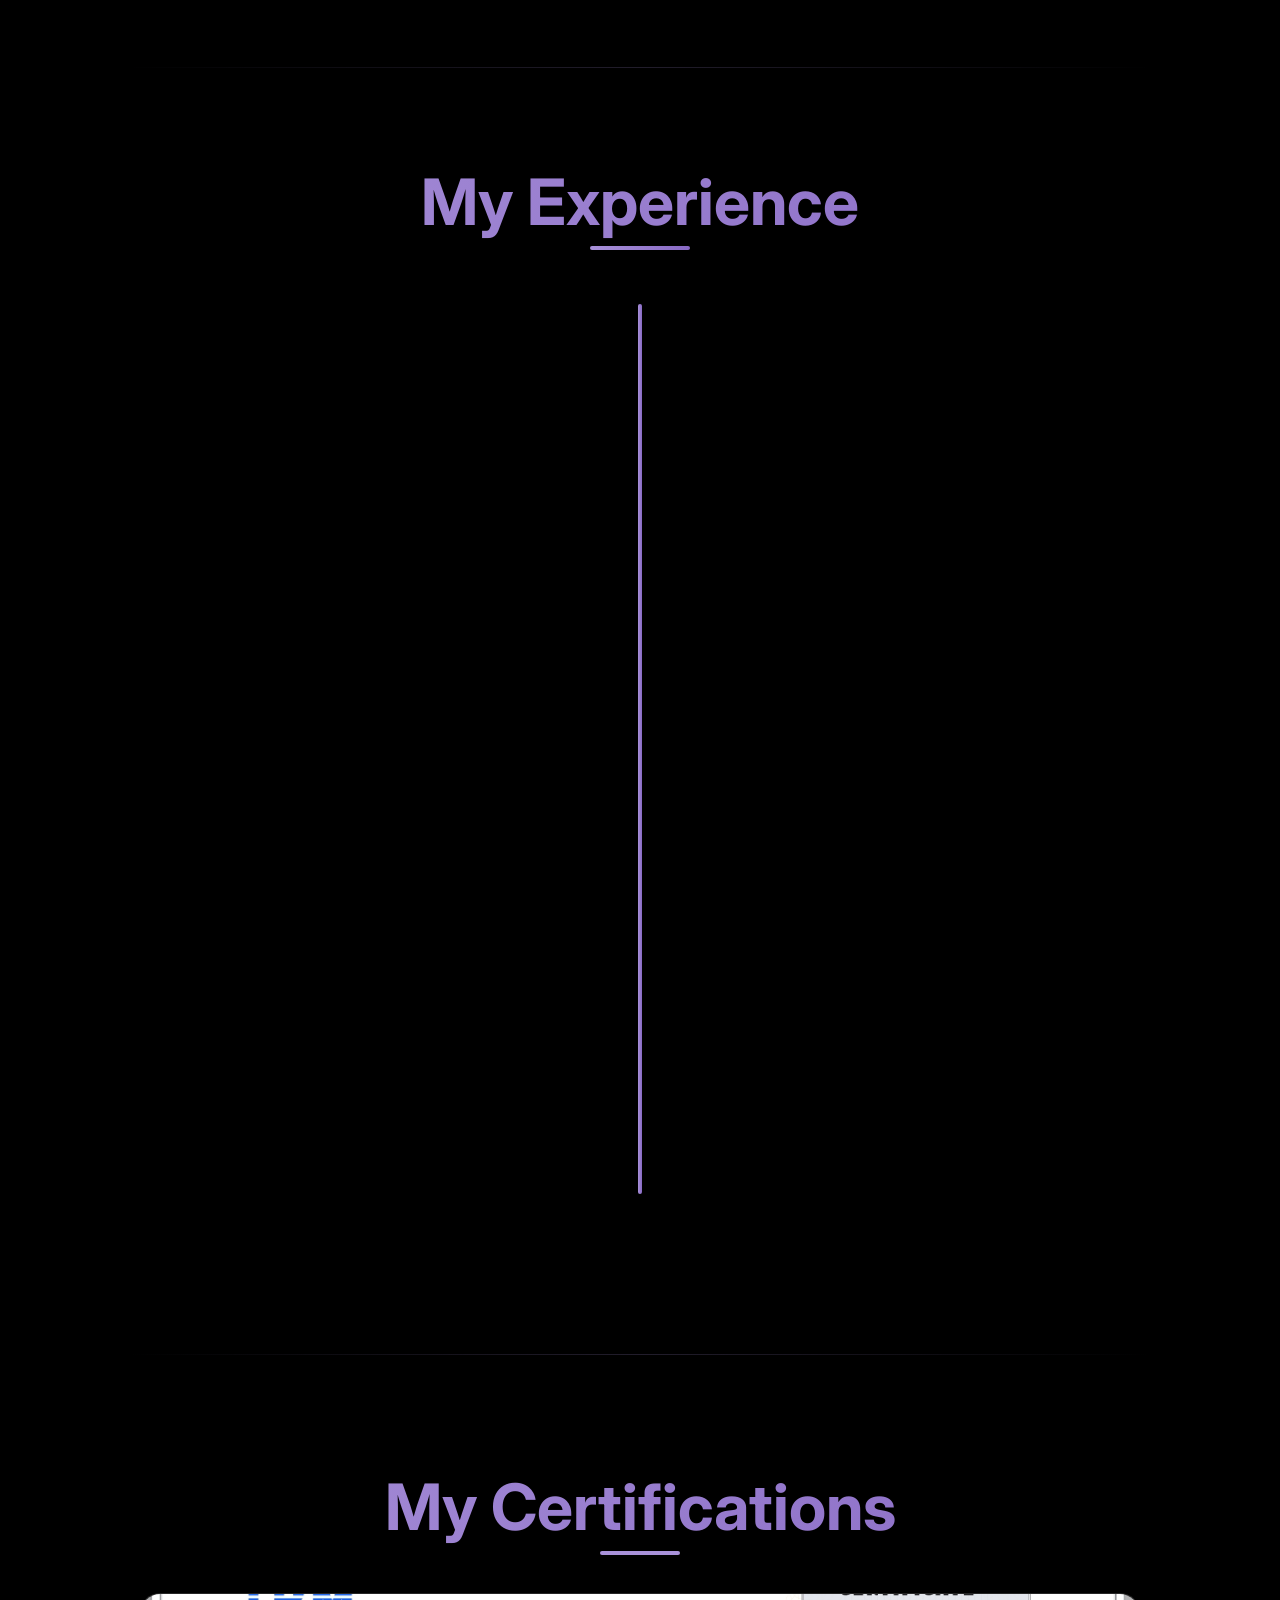
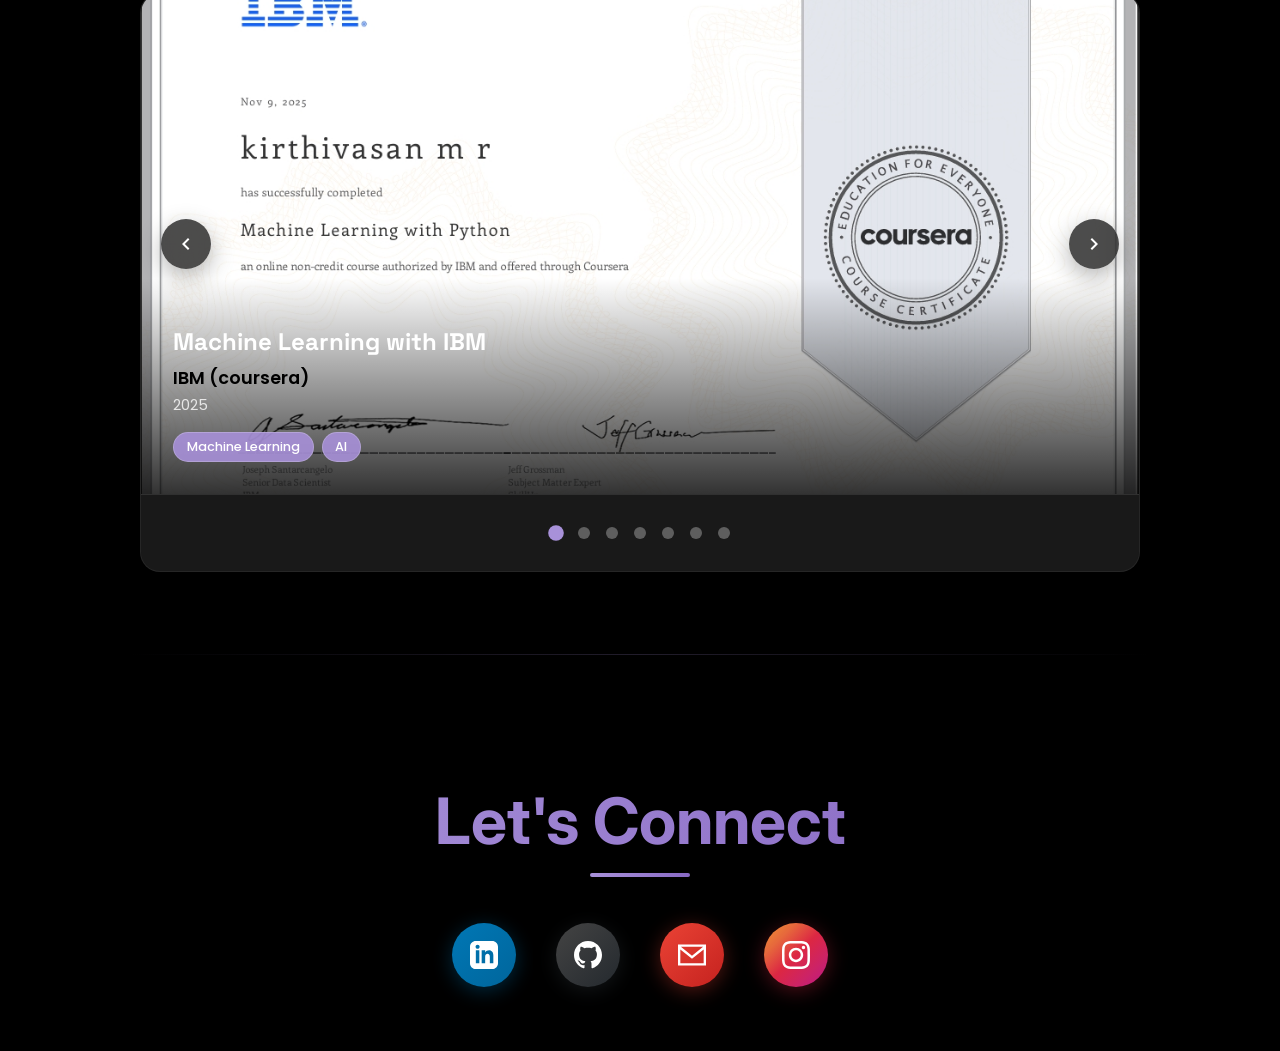
==== commit 6f2a165a: "update" ====
--- a/index.html
+++ b/index.html
@@ -88,7 +88,7 @@
             <h2 class="about-title" data-scroll-reveal data-scroll-word-reveal>Who Am I?</h2>
             <div class="about-text">
                 <div class="about-text-content">
-                    <p class="about-detail">I’m a pre-final year Electronics and Communication Engineering student at SRM Institute of Science and Technology, Ramapuram, focused on backend engineering and system-level problem solving. <br> <br>
+                    <p class="about-detail">I’m a final year Electronics and Communication Engineering student at SRM Institute of Science and Technology, Ramapuram, focused on backend engineering and system-level problem solving. <br> <br>
 
                     I build API-driven, database-backed applications using Python, Flask/FastAPI, SQL, and cloud-native tools, with hands-on experience designing real-world systems that handle data, scale, and reliability concerns.
                     <br><br>
